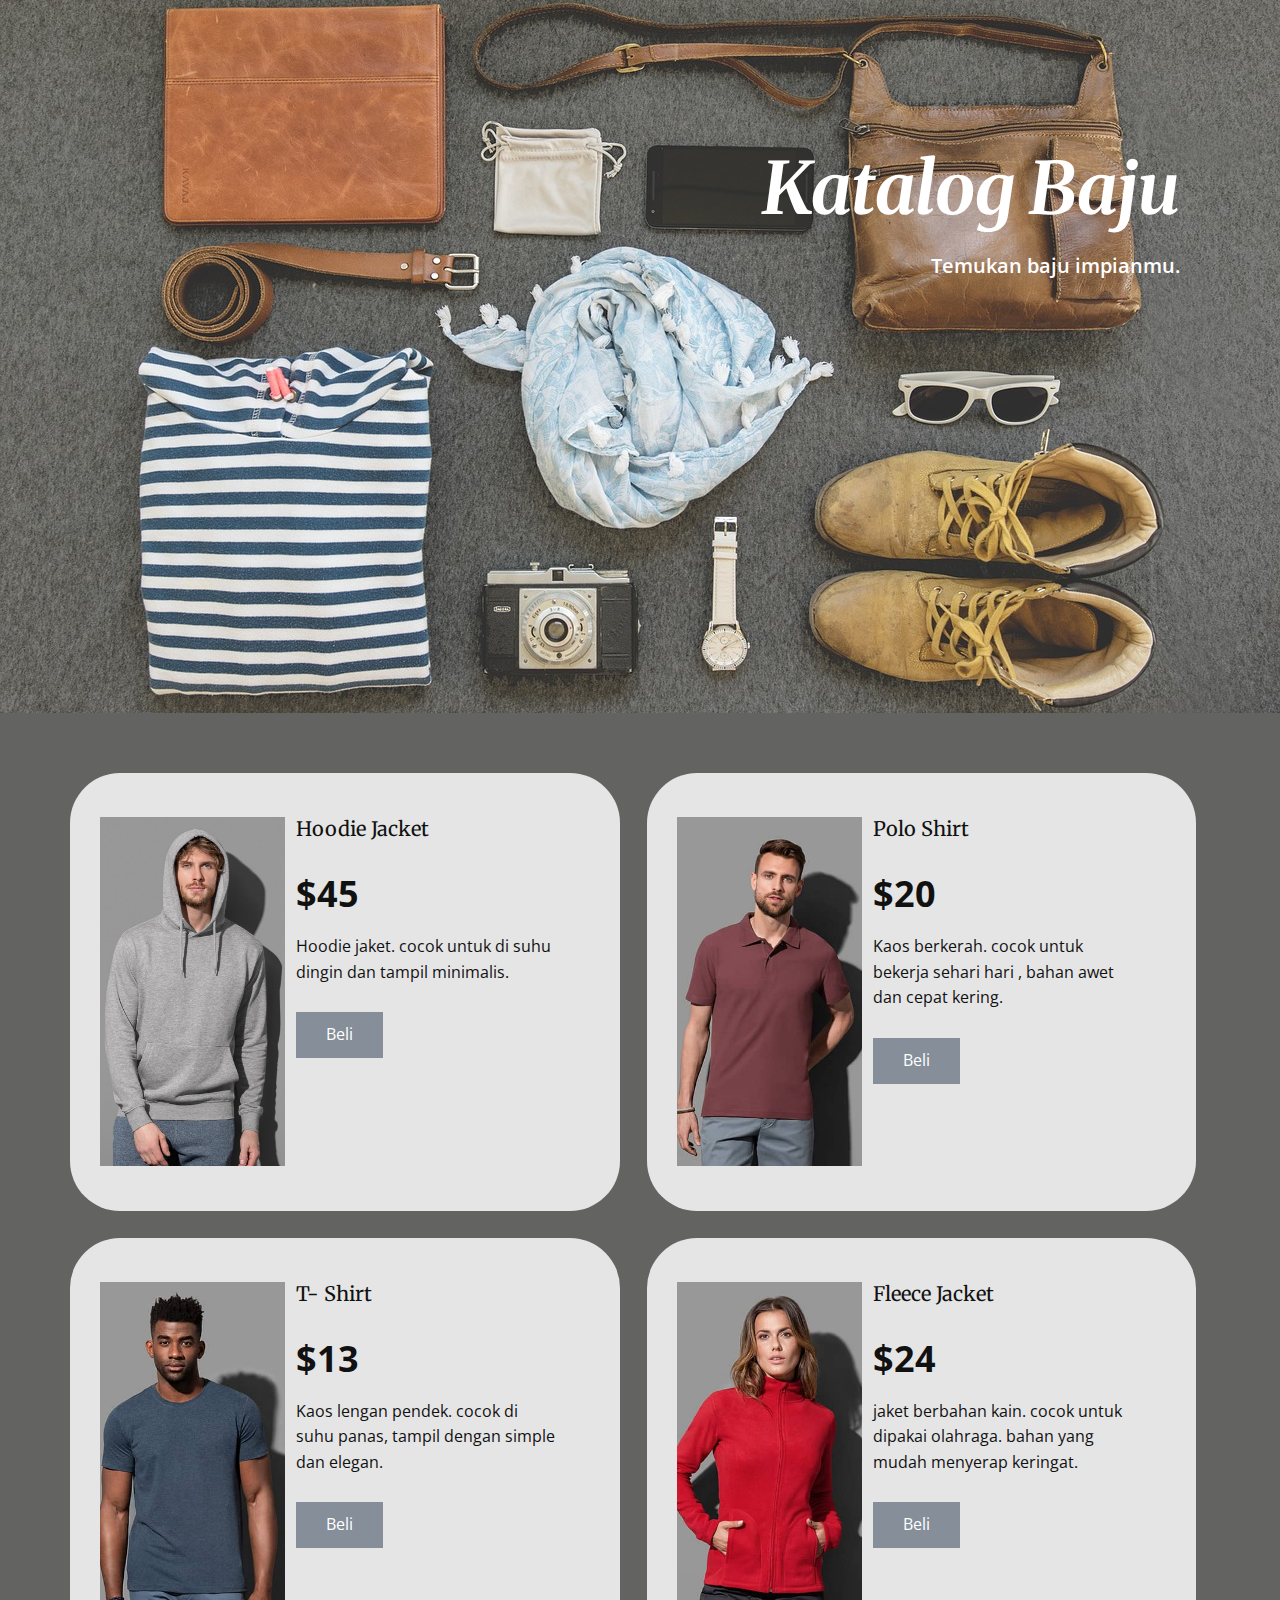
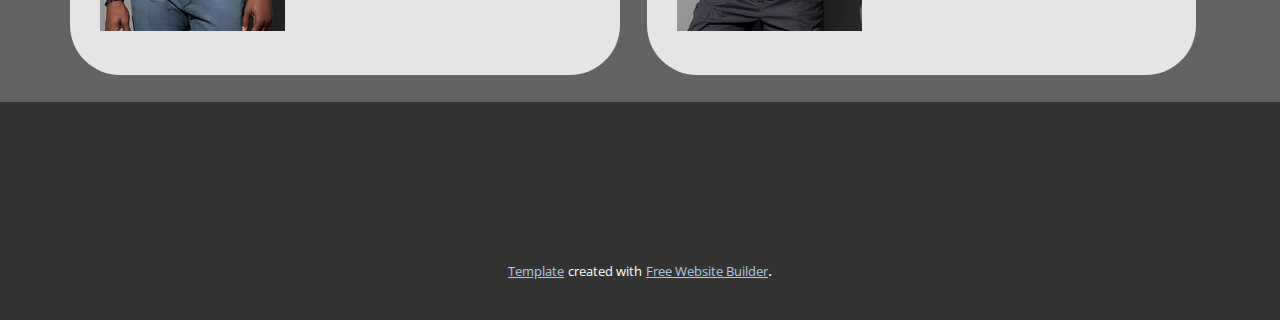
==== Site1/index.html @ a23b6764 "commit" ====
<!DOCTYPE html>
<html style="font-size: 16px;">
  <head>
    <meta name="viewport" content="width=device-width, initial-scale=1.0">
    <meta charset="utf-8">
    <meta name="keywords" content="Natural Food, Healthy Evening, Learn&nbsp;Cooking&nbsp;Online, Our Ice Cream, 30%off, ​100% Organic Goodness, Subscribe And Follow Us">
    <meta name="description" content="">
    <meta name="page_type" content="np-template-header-footer-from-plugin">
    <title>Home</title>
    <link rel="stylesheet" href="nicepage.css" media="screen">
<link rel="stylesheet" href="Home.css" media="screen">
    <script class="u-script" type="text/javascript" src="jquery.js" defer=""></script>
    <script class="u-script" type="text/javascript" src="nicepage.js" defer=""></script>
    <meta name="generator" content="Nicepage 3.30.2, nicepage.com">
    <link id="u-theme-google-font" rel="stylesheet" href="https://fonts.googleapis.com/css?family=Roboto:100,100i,300,300i,400,400i,500,500i,700,700i,900,900i|Open+Sans:300,300i,400,400i,600,600i,700,700i,800,800i">
    <link id="u-page-google-font" rel="stylesheet" href="https://fonts.googleapis.com/css?family=Merriweather:300,300i,400,400i,700,700i,900,900i">
    
    
    
    <script type="application/ld+json">{
		"@context": "http://schema.org",
		"@type": "Organization",
		"name": ""
}</script>
    <meta name="theme-color" content="#478ac9">
    <meta property="og:title" content="Home">
    <meta property="og:type" content="website">
  </head>
  <body data-home-page="Home.html" data-home-page-title="Home" class="u-body u-gradient u-overlap" style="background-image: linear-gradient(#478ac9, #e5b837);"><header class="u-align-center-xs u-clearfix u-header u-header" id="sec-68ea"><div class="u-clearfix u-sheet u-sheet-1">
        <nav class="u-align-left u-menu u-menu-dropdown u-nav-spacing-25 u-offcanvas u-menu-1" data-responsive-from="XL">
          <div class="menu-collapse">
            <a class="u-button-style u-nav-link u-text-body-alt-color" href="#" style="padding: 4px 0px; font-size: calc(1em + 8px);">
              <svg class="u-svg-link" preserveAspectRatio="xMidYMin slice" viewBox="0 0 302 302" style=""><use xmlns:xlink="http://www.w3.org/1999/xlink" xlink:href="#svg-7b92"></use></svg>
              <svg xmlns="http://www.w3.org/2000/svg" xmlns:xlink="http://www.w3.org/1999/xlink" version="1.1" id="svg-7b92" x="0px" y="0px" viewBox="0 0 302 302" style="enable-background:new 0 0 302 302;" xml:space="preserve" class="u-svg-content"><g><rect y="36" width="302" height="30"></rect><rect y="236" width="302" height="30"></rect><rect y="136" width="302" height="30"></rect>
</g><g></g><g></g><g></g><g></g><g></g><g></g><g></g><g></g><g></g><g></g><g></g><g></g><g></g><g></g><g></g></svg>
            </a>
          </div>
          <div class="u-nav-container">
            <ul class="u-nav u-unstyled u-nav-1"><li class="u-nav-item"><a class="u-button-style u-nav-link u-text-active-palette-1-base u-text-hover-palette-2-base" href="Home.html" style="padding: 10px 20px;">Home</a>
</li><li class="u-nav-item"><a class="u-button-style u-nav-link u-text-active-palette-1-base u-text-hover-palette-2-base" href="About.html" style="padding: 10px 20px;">About</a>
</li><li class="u-nav-item"><a class="u-button-style u-nav-link u-text-active-palette-1-base u-text-hover-palette-2-base" href="Contact.html" style="padding: 10px 20px;">Contact</a>
</li></ul>
          </div>
          <div class="u-custom-menu u-nav-container-collapse">
            <div class="u-align-center u-black u-container-style u-inner-container-layout u-opacity u-opacity-95 u-sidenav">
              <div class="u-inner-container-layout u-sidenav-overflow">
                <div class="u-menu-close"></div>
                <ul class="u-align-center u-nav u-popupmenu-items u-unstyled u-nav-2"><li class="u-nav-item"><a class="u-button-style u-nav-link" href="Home.html">Home</a>
</li><li class="u-nav-item"><a class="u-button-style u-nav-link" href="About.html">About</a>
</li><li class="u-nav-item"><a class="u-button-style u-nav-link" href="Contact.html">Contact</a>
</li><li class="u-nav-item"><a class="u-button-style u-nav-link" href="Home.html">Home</a>
</li></ul>
              </div>
            </div>
            <div class="u-black u-menu-overlay u-opacity u-opacity-70"></div>
          </div>
        </nav>
      </div></header>
    <section class="u-align-center u-clearfix u-image u-section-1" id="carousel_6a40" data-image-width="150" data-image-height="99">
      <div class="u-clearfix u-sheet u-sheet-1">
        <div class="u-align-right u-container-style u-expanded-width-xs u-group u-group-1">
          <div class="u-container-layout u-valign-middle u-container-layout-1">
            <h1 class="u-custom-font u-font-merriweather u-text u-text-body-alt-color u-text-1">Katalog Baju</h1>
            <p class="u-text u-text-body-alt-color u-text-2">Temukan baju impianmu.</p>
          </div>
        </div>
      </div>
    </section>
    <section class="u-align-center u-clearfix u-custom-color-1 u-section-2" id="carousel_4df5">
      <div class="u-clearfix u-sheet u-sheet-1">
        <div class="u-list u-list-1">
          <div class="u-repeater u-repeater-1">
            <div class="u-container-style u-grey-10 u-list-item u-radius-50 u-repeater-item u-shape-round u-list-item-1">
              <div class="u-container-layout u-similar-container u-container-layout-1">
                <h5 class="u-align-left u-custom-font u-font-merriweather u-text u-text-1">Hoodie Jacket</h5>
                <img class="u-image u-image-default u-image-1" src="images/ST4100_model.jpg" alt="" data-image-width="800" data-image-height="1200">
                <h6 class="u-align-center u-custom-font u-text u-text-default u-text-font u-text-2">$45</h6>
                <p class="u-align-left u-text u-text-3">Hoodie jaket. cocok untuk di suhu dingin dan tampil minimalis.</p>
                <a href="https://api.whatsapp.com/send/?phone=123456789" class="u-border-none u-btn u-button-style u-palette-5-dark-1 u-btn-1">Beli</a>
              </div>
            </div>
            <div class="u-container-style u-grey-10 u-list-item u-radius-50 u-repeater-item u-shape-round u-list-item-2">
              <div class="u-container-layout u-similar-container u-container-layout-2">
                <h5 class="u-align-left u-custom-font u-font-merriweather u-text u-text-4">Polo Shirt</h5>
                <img class="u-image u-image-default u-image-2" src="images/ST3000_model.jpg" alt="" data-image-width="390" data-image-height="585">
                <h6 class="u-align-center u-custom-font u-text u-text-default u-text-font u-text-5">$20</h6>
                <p class="u-align-left u-text u-text-6">Kaos berkerah. cocok untuk bekerja sehari hari , bahan awet dan cepat kering.</p>
                <a href="https://nicepage.com/k/offer-html-templates" class="u-border-none u-btn u-button-style u-palette-5-dark-1 u-btn-2">Beli</a>
              </div>
            </div>
            <div class="u-container-style u-grey-10 u-list-item u-radius-50 u-repeater-item u-shape-round u-list-item-3">
              <div class="u-container-layout u-similar-container u-container-layout-3">
                <h5 class="u-align-left u-custom-font u-font-merriweather u-text u-text-7"> T- Shirt</h5>
                <img class="u-image u-image-default u-image-3" src="images/ST9800_model.jpg" alt="" data-image-width="390" data-image-height="585">
                <h6 class="u-align-center u-custom-font u-text u-text-default u-text-font u-text-8">$13</h6>
                <p class="u-align-left u-text u-text-9">Kaos lengan pendek. cocok di suhu panas, tampil dengan simple dan elegan.</p>
                <a href="https://api.whatsapp.com/send/?phone=123456789" class="u-border-none u-btn u-button-style u-palette-5-dark-1 u-btn-3">Beli</a>
              </div>
            </div>
            <div class="u-container-style u-grey-10 u-list-item u-radius-50 u-repeater-item u-shape-round u-list-item-4">
              <div class="u-container-layout u-similar-container u-container-layout-4">
                <h5 class="u-align-left u-custom-font u-font-merriweather u-text u-text-10">Fleece Jacket</h5>
                <img class="u-image u-image-default u-image-4" src="images/ST5100_model.jpg" alt="" data-image-width="390" data-image-height="585">
                <h6 class="u-align-center u-custom-font u-text u-text-default u-text-font u-text-11">$24</h6>
                <p class="u-align-left u-text u-text-12">jaket berbahan kain. cocok untuk dipakai olahraga. bahan yang mudah menyerap keringat.</p>
                <a href="https://nicepage.com/k/offer-html-templates" class="u-border-none u-btn u-button-style u-palette-5-dark-1 u-btn-4">Beli</a>
              </div>
            </div>
          </div>
        </div>
      </div>
    </section>
    
    
    <footer class="u-align-center u-clearfix u-footer u-grey-80 u-footer" id="sec-aee1"><div class="u-align-left u-clearfix u-sheet u-sheet-1"></div></footer>
    <section class="u-backlink u-clearfix u-grey-80">
      <a class="u-link" href="https://nicepage.com/templates" target="_blank">
        <span>Template</span>
      </a>
      <p class="u-text">
        <span>created with</span>
      </p>
      <a class="u-link" href="https://nicepage.com/website-builder" target="_blank">
        <span>Free Website Builder</span>
      </a>. 
    </section>
  </body>
</html>
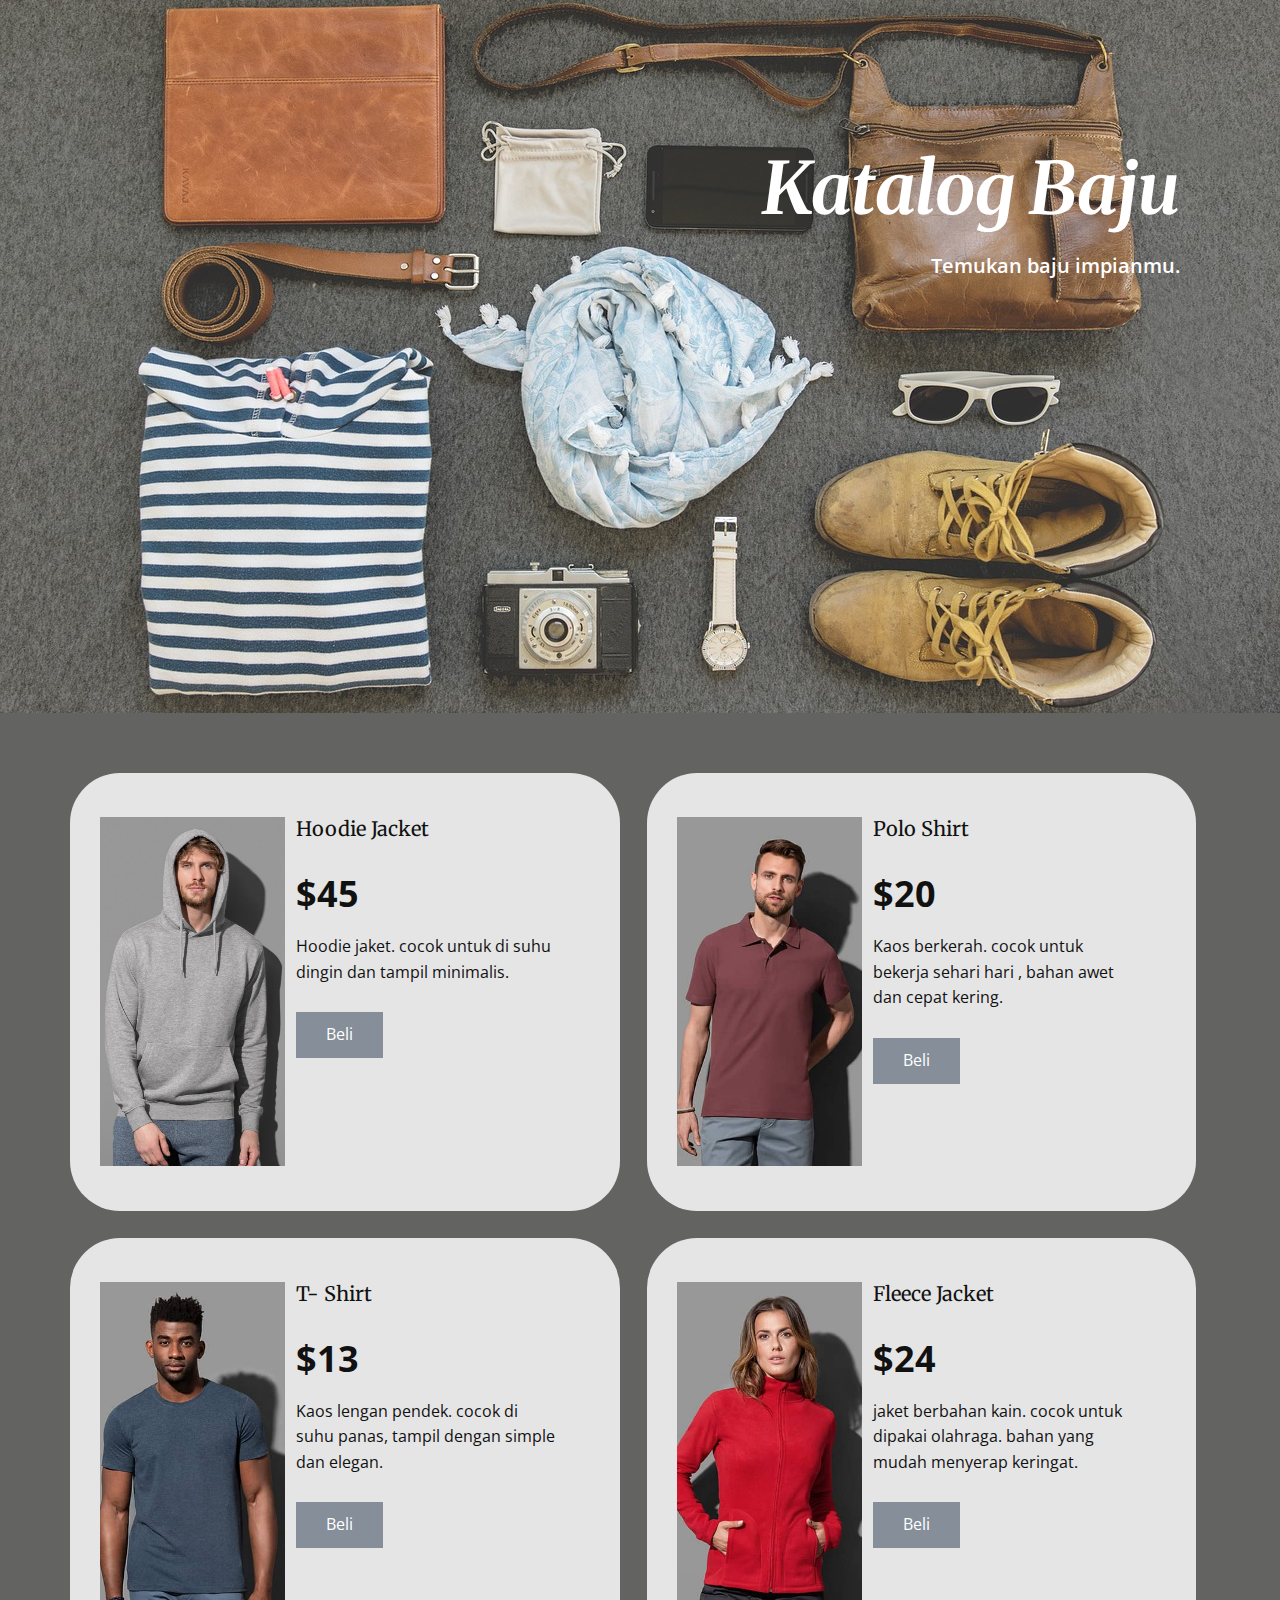
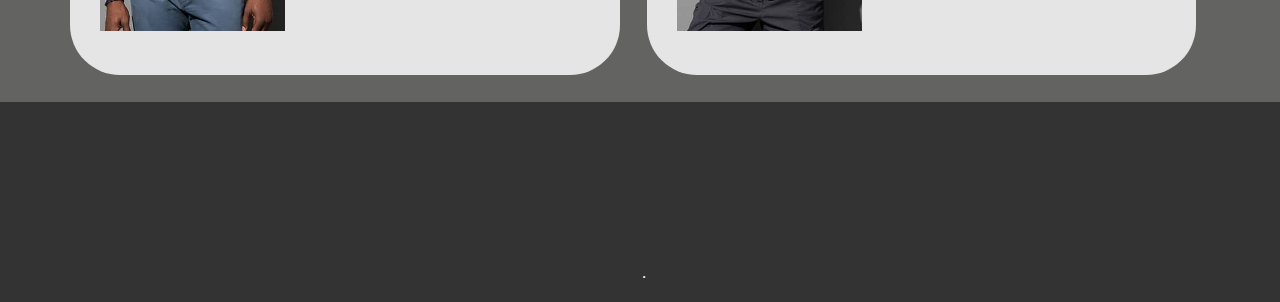
==== commit 67f9ed07: "update" ====
--- a/Site1/index.html
+++ b/Site1/index.html
@@ -3,25 +3,18 @@
   <head>
     <meta name="viewport" content="width=device-width, initial-scale=1.0">
     <meta charset="utf-8">
-    <meta name="keywords" content="Natural Food, Healthy Evening, Learn&nbsp;Cooking&nbsp;Online, Our Ice Cream, 30%off, ​100% Organic Goodness, Subscribe And Follow Us">
+    <meta name="keywords" content="">
     <meta name="description" content="">
     <meta name="page_type" content="np-template-header-footer-from-plugin">
     <title>Home</title>
-    <link rel="stylesheet" href="nicepage.css" media="screen">
+    <link rel="stylesheet" href="style.css" media="screen">
 <link rel="stylesheet" href="Home.css" media="screen">
-    <script class="u-script" type="text/javascript" src="jquery.js" defer=""></script>
-    <script class="u-script" type="text/javascript" src="nicepage.js" defer=""></script>
-    <meta name="generator" content="Nicepage 3.30.2, nicepage.com">
     <link id="u-theme-google-font" rel="stylesheet" href="https://fonts.googleapis.com/css?family=Roboto:100,100i,300,300i,400,400i,500,500i,700,700i,900,900i|Open+Sans:300,300i,400,400i,600,600i,700,700i,800,800i">
     <link id="u-page-google-font" rel="stylesheet" href="https://fonts.googleapis.com/css?family=Merriweather:300,300i,400,400i,700,700i,900,900i">
     
     
     
-    <script type="application/ld+json">{
-		"@context": "http://schema.org",
-		"@type": "Organization",
-		"name": ""
-}</script>
+
     <meta name="theme-color" content="#478ac9">
     <meta property="og:title" content="Home">
     <meta property="og:type" content="website">
@@ -37,8 +30,8 @@
           </div>
           <div class="u-nav-container">
             <ul class="u-nav u-unstyled u-nav-1"><li class="u-nav-item"><a class="u-button-style u-nav-link u-text-active-palette-1-base u-text-hover-palette-2-base" href="Home.html" style="padding: 10px 20px;">Home</a>
-</li><li class="u-nav-item"><a class="u-button-style u-nav-link u-text-active-palette-1-base u-text-hover-palette-2-base" href="About.html" style="padding: 10px 20px;">About</a>
-</li><li class="u-nav-item"><a class="u-button-style u-nav-link u-text-active-palette-1-base u-text-hover-palette-2-base" href="Contact.html" style="padding: 10px 20px;">Contact</a>
+</li><li class="u-nav-item"><a class="u-button-style u-nav-link u-text-active-palette-1-base u-text-hover-palette-2-base" href="" style="padding: 10px 20px;">About</a>
+</li><li class="u-nav-item"><a class="u-button-style u-nav-link u-text-active-palette-1-base u-text-hover-palette-2-base" href="" style="padding: 10px 20px;">Contact</a>
 </li></ul>
           </div>
           <div class="u-custom-menu u-nav-container-collapse">
@@ -46,9 +39,7 @@
               <div class="u-inner-container-layout u-sidenav-overflow">
                 <div class="u-menu-close"></div>
                 <ul class="u-align-center u-nav u-popupmenu-items u-unstyled u-nav-2"><li class="u-nav-item"><a class="u-button-style u-nav-link" href="Home.html">Home</a>
-</li><li class="u-nav-item"><a class="u-button-style u-nav-link" href="About.html">About</a>
-</li><li class="u-nav-item"><a class="u-button-style u-nav-link" href="Contact.html">Contact</a>
-</li><li class="u-nav-item"><a class="u-button-style u-nav-link" href="Home.html">Home</a>
+
 </li></ul>
               </div>
             </div>
@@ -85,7 +76,7 @@
                 <img class="u-image u-image-default u-image-2" src="images/ST3000_model.jpg" alt="" data-image-width="390" data-image-height="585">
                 <h6 class="u-align-center u-custom-font u-text u-text-default u-text-font u-text-5">$20</h6>
                 <p class="u-align-left u-text u-text-6">Kaos berkerah. cocok untuk bekerja sehari hari , bahan awet dan cepat kering.</p>
-                <a href="https://nicepage.com/k/offer-html-templates" class="u-border-none u-btn u-button-style u-palette-5-dark-1 u-btn-2">Beli</a>
+                <a href="https://api.whatsapp.com/send/?phone=123456789" class="u-border-none u-btn u-button-style u-palette-5-dark-1 u-btn-2">Beli</a>
               </div>
             </div>
             <div class="u-container-style u-grey-10 u-list-item u-radius-50 u-repeater-item u-shape-round u-list-item-3">
@@ -103,7 +94,7 @@
                 <img class="u-image u-image-default u-image-4" src="images/ST5100_model.jpg" alt="" data-image-width="390" data-image-height="585">
                 <h6 class="u-align-center u-custom-font u-text u-text-default u-text-font u-text-11">$24</h6>
                 <p class="u-align-left u-text u-text-12">jaket berbahan kain. cocok untuk dipakai olahraga. bahan yang mudah menyerap keringat.</p>
-                <a href="https://nicepage.com/k/offer-html-templates" class="u-border-none u-btn u-button-style u-palette-5-dark-1 u-btn-4">Beli</a>
+                <a href="https://api.whatsapp.com/send/?phone=123456789" class="u-border-none u-btn u-button-style u-palette-5-dark-1 u-btn-4">Beli</a>
               </div>
             </div>
           </div>
@@ -114,14 +105,14 @@
     
     <footer class="u-align-center u-clearfix u-footer u-grey-80 u-footer" id="sec-aee1"><div class="u-align-left u-clearfix u-sheet u-sheet-1"></div></footer>
     <section class="u-backlink u-clearfix u-grey-80">
-      <a class="u-link" href="https://nicepage.com/templates" target="_blank">
-        <span>Template</span>
+      <a class="u-link" href="" target="_blank">
+        <span></span>
       </a>
       <p class="u-text">
-        <span>created with</span>
+        <span></span>
       </p>
-      <a class="u-link" href="https://nicepage.com/website-builder" target="_blank">
-        <span>Free Website Builder</span>
+      <a class="u-link" href="" target="_blank">
+        <span></span>
       </a>. 
     </section>
   </body>
--- a/Site1/style.css
+++ b/Site1/style.css
@@ -0,0 +1,34861 @@
+/*begin-commonstyles library*//*!
+ * froala_editor v3.2.3 (https://www.froala.com/wysiwyg-editor)
+ * License https://froala.com/wysiwyg-editor/terms/
+ * Copyright 2014-2020 Froala Labs
+ */
+
+.fr-clearfix::after {
+  clear: both;
+  display: block;
+  content: "";
+  height: 0; }
+
+.fr-hide-by-clipping {
+  position: absolute;
+  width: 1px;
+  height: 1px;
+  padding: 0;
+  margin: -1px;
+  overflow: hidden;
+  clip: rect(0, 0, 0, 0);
+  border: 0; }
+
+.fr-view img.fr-rounded, .fr-view .fr-img-caption.fr-rounded img {
+  border-radius: 10px;
+  -moz-border-radius: 10px;
+  -webkit-border-radius: 10px;
+  -moz-background-clip: padding;
+  -webkit-background-clip: padding-box;
+  background-clip: padding-box; }
+
+.fr-view img.fr-shadow, .fr-view .fr-img-caption.fr-shadow img {
+  -webkit-box-shadow: 10px 10px 5px 0px #cccccc;
+  -moz-box-shadow: 10px 10px 5px 0px #cccccc;
+  box-shadow: 10px 10px 5px 0px #cccccc; }
+
+.fr-view img.fr-bordered, .fr-view .fr-img-caption.fr-bordered img {
+  border: solid 5px #CCC; }
+
+.fr-view img.fr-bordered {
+  -webkit-box-sizing: content-box;
+  -moz-box-sizing: content-box;
+  box-sizing: content-box; }
+
+.fr-view .fr-img-caption.fr-bordered img {
+  -webkit-box-sizing: border-box;
+  -moz-box-sizing: border-box;
+  box-sizing: border-box; }
+
+.fr-view {
+  word-wrap: break-word; }
+  .fr-view span[style~="color:"] a {
+    color: inherit; }
+  .fr-view strong {
+    font-weight: 700; }
+  .fr-view table {
+    border: none;
+    border-collapse: collapse;
+    empty-cells: show;
+    max-width: 100%; }
+    .fr-view table td {
+      min-width: 5px; }
+    .fr-view table.fr-dashed-borders td, .fr-view table.fr-dashed-borders th {
+      border-style: dashed; }
+    .fr-view table.fr-alternate-rows tbody tr:nth-child(2n) {
+      background: whitesmoke; }
+    .fr-view table td, .fr-view table th {
+      border: 1px solid #DDD; }
+      .fr-view table td:empty, .fr-view table th:empty {
+        height: 20px; }
+      .fr-view table td.fr-highlighted, .fr-view table th.fr-highlighted {
+        border: 1px double red; }
+      .fr-view table td.fr-thick, .fr-view table th.fr-thick {
+        border-width: 2px; }
+    .fr-view table th {
+      background: #ececec; }
+  .fr-view hr {
+    clear: both;
+    user-select: none;
+    -o-user-select: none;
+    -moz-user-select: none;
+    -khtml-user-select: none;
+    -webkit-user-select: none;
+    -ms-user-select: none;
+    break-after: always;
+    page-break-after: always; }
+  .fr-view .fr-file {
+    position: relative; }
+    .fr-view .fr-file::after {
+      position: relative;
+      content: "\1F4CE";
+      font-weight: normal; }
+  .fr-view pre {
+    white-space: pre-wrap;
+    word-wrap: break-word;
+    overflow: visible; }
+/*.fr-view[dir="rtl"] blockquote {
+  border-left: none;
+  border-right: solid 2px #5E35B1;
+  margin-right: 0;
+  padding-right: 5px;
+  padding-left: 0; }
+  .fr-view[dir="rtl"] blockquote blockquote {
+    border-color: #00BCD4; }
+    .fr-view[dir="rtl"] blockquote blockquote blockquote {
+      border-color: #43A047; }
+.fr-view blockquote {
+  border-left: solid 2px #5E35B1;
+  margin-left: 0;
+  padding-left: 5px;
+  color: #5E35B1; }
+  .fr-view blockquote blockquote {
+    border-color: #00BCD4;
+    color: #00BCD4; }
+    .fr-view blockquote blockquote blockquote {
+      border-color: #43A047;
+      color: #43A047; }*/
+  .fr-view span.fr-emoticon {
+    font-weight: normal;
+    font-family: "Apple Color Emoji","Segoe UI Emoji","NotoColorEmoji","Segoe UI Symbol","Android Emoji","EmojiSymbols";
+    display: inline;
+    line-height: 0; }
+    .fr-view span.fr-emoticon.fr-emoticon-img {
+      background-repeat: no-repeat !important;
+      font-size: inherit;
+      height: 1em;
+      width: 1em;
+      min-height: 20px;
+      min-width: 20px;
+      display: inline-block;
+      margin: -.1em .1em .1em;
+      line-height: 1;
+      vertical-align: middle; }
+  .fr-view .fr-text-gray {
+    color: #AAA !important; }
+  .fr-view .fr-text-bordered {
+    border-top: solid 1px #222;
+    border-bottom: solid 1px #222;
+    padding: 10px 0; }
+  .fr-view .fr-text-spaced {
+    letter-spacing: 1px; }
+  .fr-view .fr-text-uppercase {
+    text-transform: uppercase; }
+  .fr-view .fr-class-highlighted {
+    background-color: #ffff00; }
+  .fr-view .fr-class-code {
+    border-color: #cccccc;
+    border-radius: 2px;
+    -moz-border-radius: 2px;
+    -webkit-border-radius: 2px;
+    -moz-background-clip: padding;
+    -webkit-background-clip: padding-box;
+    background-clip: padding-box;
+    background: #f5f5f5;
+    padding: 10px;
+    font-family: "Courier New", Courier, monospace; }
+  .fr-view .fr-class-transparency {
+    opacity: 0.5; }
+  .fr-view img {
+    position: relative;
+    max-width: 100%; }
+    .fr-view img.fr-dib {
+      margin: 10px auto;
+      display: block;
+      float: none;
+      vertical-align: top; }
+      .fr-view img.fr-dib.fr-fil {
+        margin-left: 0;
+        text-align: left; }
+      .fr-view img.fr-dib.fr-fir {
+        margin-right: 0;
+        text-align: right; }
+    .fr-view img.fr-dii {
+      display: inline-block;
+      float: none;
+      vertical-align: bottom;
+      margin-left: 5px;
+      margin-right: 5px;
+      max-width: calc(100% - (2 * 5px)); }
+      .fr-view img.fr-dii.fr-fil {
+        float: left;
+        margin: 10px 15px 10px 0;
+        max-width: calc(100% - 5px); }
+      .fr-view img.fr-dii.fr-fir {
+        float: right;
+        margin: 10px 0 10px 15px;
+        max-width: calc(100% - 5px); }
+  .fr-view span.fr-img-caption {
+    position: relative;
+    max-width: 100%; }
+    .fr-view span.fr-img-caption.fr-dib {
+      margin: 5px auto;
+      display: block;
+      float: none;
+      vertical-align: top; }
+      .fr-view span.fr-img-caption.fr-dib.fr-fil {
+        margin-left: 0;
+        text-align: left; }
+      .fr-view span.fr-img-caption.fr-dib.fr-fir {
+        margin-right: 0;
+        text-align: right; }
+    .fr-view span.fr-img-caption.fr-dii {
+      display: inline-block;
+      float: none;
+      vertical-align: bottom;
+      margin-left: 5px;
+      margin-right: 5px;
+      max-width: calc(100% - (2 * 5px)); }
+      .fr-view span.fr-img-caption.fr-dii.fr-fil {
+        float: left;
+        margin: 5px 5px 5px 0;
+        max-width: calc(100% - 5px); }
+      .fr-view span.fr-img-caption.fr-dii.fr-fir {
+        float: right;
+        margin: 5px 0 5px 5px;
+        max-width: calc(100% - 5px); }
+  .fr-view .fr-video {
+    text-align: center;
+    position: relative; }
+    .fr-view .fr-video.fr-rv {
+      padding-bottom: 56.25%;
+      padding-top: 30px;
+      height: 0;
+      overflow: hidden; }
+      .fr-view .fr-video.fr-rv > iframe, .fr-view .fr-video.fr-rv object, .fr-view .fr-video.fr-rv embed {
+        position: absolute !important;
+        top: 0;
+        left: 0;
+        width: 100%;
+        height: 100%; }
+    .fr-view .fr-video > * {
+      -webkit-box-sizing: content-box;
+      -moz-box-sizing: content-box;
+      box-sizing: content-box;
+      max-width: 100%;
+      border: none; }
+    .fr-view .fr-video.fr-dvb {
+      display: block;
+      clear: both; }
+      .fr-view .fr-video.fr-dvb.fr-fvl {
+        text-align: left; }
+      .fr-view .fr-video.fr-dvb.fr-fvr {
+        text-align: right; }
+    .fr-view .fr-video.fr-dvi {
+      display: inline-block; }
+      .fr-view .fr-video.fr-dvi.fr-fvl {
+        float: left; }
+      .fr-view .fr-video.fr-dvi.fr-fvr {
+        float: right; }
+  .fr-view a.fr-strong {
+    font-weight: 700; }
+  .fr-view a.fr-green {
+    color: green; }
+  .fr-view .fr-img-caption {
+    text-align: center; }
+    .fr-view .fr-img-caption .fr-img-wrap {
+      padding: 0;
+      margin: auto;
+      text-align: center;
+      width: 100%; }
+      .fr-view .fr-img-caption .fr-img-wrap a {
+        display: block; }
+      .fr-view .fr-img-caption .fr-img-wrap img {
+        display: block;
+        margin: auto;
+        width: 100%; }
+      .fr-view .fr-img-caption .fr-img-wrap > span {
+        margin: auto;
+        display: block;
+        padding: 5px 5px 10px;
+        font-size: 14px;
+        font-weight: initial;
+        -webkit-box-sizing: border-box;
+        -moz-box-sizing: border-box;
+        box-sizing: border-box;
+        -webkit-opacity: 0.9;
+        -moz-opacity: 0.9;
+        opacity: 0.9;
+        -ms-filter: "progid:DXImageTransform.Microsoft.Alpha(Opacity=0)";
+        width: 100%;
+        text-align: center; }
+  .fr-view button.fr-rounded, .fr-view input.fr-rounded, .fr-view textarea.fr-rounded {
+    border-radius: 10px;
+    -moz-border-radius: 10px;
+    -webkit-border-radius: 10px;
+    -moz-background-clip: padding;
+    -webkit-background-clip: padding-box;
+    background-clip: padding-box; }
+  .fr-view button.fr-large, .fr-view input.fr-large, .fr-view textarea.fr-large {
+    font-size: 24px; }
+  .fr-view ul, .fr-view ol {
+    list-style-position: inside; }
+
+/**
+ * Image style.
+ */
+a.fr-view.fr-strong {
+  font-weight: 700; }
+a.fr-view.fr-green {
+  color: green; }
+
+/**
+ * Link style.
+ */
+img.fr-view {
+  position: relative;
+  max-width: 100%; }
+  img.fr-view.fr-dib {
+    margin: 5px auto;
+    display: block;
+    float: none;
+    vertical-align: top; }
+    img.fr-view.fr-dib.fr-fil {
+      margin-left: 0;
+      text-align: left; }
+    img.fr-view.fr-dib.fr-fir {
+      margin-right: 0;
+      text-align: right; }
+  img.fr-view.fr-dii {
+    display: inline-block;
+    float: none;
+    vertical-align: bottom;
+    margin-left: 5px;
+    margin-right: 5px;
+    max-width: calc(100% - (2 * 5px)); }
+    img.fr-view.fr-dii.fr-fil {
+      float: left;
+      margin: 5px 5px 5px 0;
+      max-width: calc(100% - 5px); }
+    img.fr-view.fr-dii.fr-fir {
+      float: right;
+      margin: 5px 0 5px 5px;
+      max-width: calc(100% - 5px); }
+
+span.fr-img-caption.fr-view {
+  position: relative;
+  max-width: 100%; }
+  span.fr-img-caption.fr-view.fr-dib {
+    margin: 5px auto;
+    display: block;
+    float: none;
+    vertical-align: top; }
+    span.fr-img-caption.fr-view.fr-dib.fr-fil {
+      margin-left: 0;
+      text-align: left; }
+    span.fr-img-caption.fr-view.fr-dib.fr-fir {
+      margin-right: 0;
+      text-align: right; }
+  span.fr-img-caption.fr-view.fr-dii {
+    display: inline-block;
+    float: none;
+    vertical-align: bottom;
+    margin-left: 5px;
+    margin-right: 5px;
+    max-width: calc(100% - (2 * 5px)); }
+    span.fr-img-caption.fr-view.fr-dii.fr-fil {
+      float: left;
+      margin: 5px 5px 5px 0;
+      max-width: calc(100% - 5px); }
+    span.fr-img-caption.fr-view.fr-dii.fr-fir {
+      float: right;
+      margin: 5px 0 5px 5px;
+      max-width: calc(100% - 5px); }
+/*end-commonstyles library*//*begin-commonstyles library*/@charset "UTF-8";
+
+/*!
+ * animate.css -https://daneden.github.io/animate.css/
+ * Version - 3.7.2
+ * Licensed under the MIT license - http://opensource.org/licenses/MIT
+ *
+ * Copyright (c) 2019 Daniel Eden
+ */
+
+@-webkit-keyframes bounce {
+  from,
+  20%,
+  53%,
+  80%,
+  to {
+    -webkit-animation-timing-function: cubic-bezier(0.215, 0.61, 0.355, 1);
+    animation-timing-function: cubic-bezier(0.215, 0.61, 0.355, 1);
+    -webkit-transform: translate3d(0, 0, 0);
+    transform: translate3d(0, 0, 0);
+  }
+
+  40%,
+  43% {
+    -webkit-animation-timing-function: cubic-bezier(0.755, 0.05, 0.855, 0.06);
+    animation-timing-function: cubic-bezier(0.755, 0.05, 0.855, 0.06);
+    -webkit-transform: translate3d(0, -30px, 0);
+    transform: translate3d(0, -30px, 0);
+  }
+
+  70% {
+    -webkit-animation-timing-function: cubic-bezier(0.755, 0.05, 0.855, 0.06);
+    animation-timing-function: cubic-bezier(0.755, 0.05, 0.855, 0.06);
+    -webkit-transform: translate3d(0, -15px, 0);
+    transform: translate3d(0, -15px, 0);
+  }
+
+  90% {
+    -webkit-transform: translate3d(0, -4px, 0);
+    transform: translate3d(0, -4px, 0);
+  }
+}
+
+@keyframes bounce {
+  from,
+  20%,
+  53%,
+  80%,
+  to {
+    -webkit-animation-timing-function: cubic-bezier(0.215, 0.61, 0.355, 1);
+    animation-timing-function: cubic-bezier(0.215, 0.61, 0.355, 1);
+    -webkit-transform: translate3d(0, 0, 0);
+    transform: translate3d(0, 0, 0);
+  }
+
+  40%,
+  43% {
+    -webkit-animation-timing-function: cubic-bezier(0.755, 0.05, 0.855, 0.06);
+    animation-timing-function: cubic-bezier(0.755, 0.05, 0.855, 0.06);
+    -webkit-transform: translate3d(0, -30px, 0);
+    transform: translate3d(0, -30px, 0);
+  }
+
+  70% {
+    -webkit-animation-timing-function: cubic-bezier(0.755, 0.05, 0.855, 0.06);
+    animation-timing-function: cubic-bezier(0.755, 0.05, 0.855, 0.06);
+    -webkit-transform: translate3d(0, -15px, 0);
+    transform: translate3d(0, -15px, 0);
+  }
+
+  90% {
+    -webkit-transform: translate3d(0, -4px, 0);
+    transform: translate3d(0, -4px, 0);
+  }
+}
+
+.bounce {
+  -webkit-animation-name: bounce;
+  animation-name: bounce;
+  -webkit-transform-origin: center bottom;
+  transform-origin: center bottom;
+}
+
+@-webkit-keyframes flash {
+  from,
+  50%,
+  to {
+    opacity: 1;
+  }
+
+  25%,
+  75% {
+    opacity: 0;
+  }
+}
+
+@keyframes flash {
+  from,
+  50%,
+  to {
+    opacity: 1;
+  }
+
+  25%,
+  75% {
+    opacity: 0;
+  }
+}
+
+.flash {
+  -webkit-animation-name: flash;
+  animation-name: flash;
+}
+
+
+
+@-webkit-keyframes pulse {
+  from {
+    -webkit-transform: scale3d(1, 1, 1);
+    transform: scale3d(1, 1, 1);
+  }
+
+  50% {
+    -webkit-transform: scale3d(1.05, 1.05, 1.05);
+    transform: scale3d(1.05, 1.05, 1.05);
+  }
+
+  to {
+    -webkit-transform: scale3d(1, 1, 1);
+    transform: scale3d(1, 1, 1);
+  }
+}
+
+@keyframes pulse {
+  from {
+    -webkit-transform: scale3d(1, 1, 1);
+    transform: scale3d(1, 1, 1);
+  }
+
+  50% {
+    -webkit-transform: scale3d(1.05, 1.05, 1.05);
+    transform: scale3d(1.05, 1.05, 1.05);
+  }
+
+  to {
+    -webkit-transform: scale3d(1, 1, 1);
+    transform: scale3d(1, 1, 1);
+  }
+}
+
+.pulse {
+  -webkit-animation-name: pulse;
+  animation-name: pulse;
+}
+
+@-webkit-keyframes rubberBand {
+  from {
+    -webkit-transform: scale3d(1, 1, 1);
+    transform: scale3d(1, 1, 1);
+  }
+
+  30% {
+    -webkit-transform: scale3d(1.25, 0.75, 1);
+    transform: scale3d(1.25, 0.75, 1);
+  }
+
+  40% {
+    -webkit-transform: scale3d(0.75, 1.25, 1);
+    transform: scale3d(0.75, 1.25, 1);
+  }
+
+  50% {
+    -webkit-transform: scale3d(1.15, 0.85, 1);
+    transform: scale3d(1.15, 0.85, 1);
+  }
+
+  65% {
+    -webkit-transform: scale3d(0.95, 1.05, 1);
+    transform: scale3d(0.95, 1.05, 1);
+  }
+
+  75% {
+    -webkit-transform: scale3d(1.05, 0.95, 1);
+    transform: scale3d(1.05, 0.95, 1);
+  }
+
+  to {
+    -webkit-transform: scale3d(1, 1, 1);
+    transform: scale3d(1, 1, 1);
+  }
+}
+
+@keyframes rubberBand {
+  from {
+    -webkit-transform: scale3d(1, 1, 1);
+    transform: scale3d(1, 1, 1);
+  }
+
+  30% {
+    -webkit-transform: scale3d(1.25, 0.75, 1);
+    transform: scale3d(1.25, 0.75, 1);
+  }
+
+  40% {
+    -webkit-transform: scale3d(0.75, 1.25, 1);
+    transform: scale3d(0.75, 1.25, 1);
+  }
+
+  50% {
+    -webkit-transform: scale3d(1.15, 0.85, 1);
+    transform: scale3d(1.15, 0.85, 1);
+  }
+
+  65% {
+    -webkit-transform: scale3d(0.95, 1.05, 1);
+    transform: scale3d(0.95, 1.05, 1);
+  }
+
+  75% {
+    -webkit-transform: scale3d(1.05, 0.95, 1);
+    transform: scale3d(1.05, 0.95, 1);
+  }
+
+  to {
+    -webkit-transform: scale3d(1, 1, 1);
+    transform: scale3d(1, 1, 1);
+  }
+}
+
+.rubberBand {
+  -webkit-animation-name: rubberBand;
+  animation-name: rubberBand;
+}
+
+@-webkit-keyframes shake {
+  from,
+  to {
+    -webkit-transform: translate3d(0, 0, 0);
+    transform: translate3d(0, 0, 0);
+  }
+
+  10%,
+  30%,
+  50%,
+  70%,
+  90% {
+    -webkit-transform: translate3d(-10px, 0, 0);
+    transform: translate3d(-10px, 0, 0);
+  }
+
+  20%,
+  40%,
+  60%,
+  80% {
+    -webkit-transform: translate3d(10px, 0, 0);
+    transform: translate3d(10px, 0, 0);
+  }
+}
+
+@keyframes shake {
+  from,
+  to {
+    -webkit-transform: translate3d(0, 0, 0);
+    transform: translate3d(0, 0, 0);
+  }
+
+  10%,
+  30%,
+  50%,
+  70%,
+  90% {
+    -webkit-transform: translate3d(-10px, 0, 0);
+    transform: translate3d(-10px, 0, 0);
+  }
+
+  20%,
+  40%,
+  60%,
+  80% {
+    -webkit-transform: translate3d(10px, 0, 0);
+    transform: translate3d(10px, 0, 0);
+  }
+}
+
+.shake {
+  -webkit-animation-name: shake;
+  animation-name: shake;
+}
+
+@-webkit-keyframes headShake {
+  0% {
+    -webkit-transform: translateX(0);
+    transform: translateX(0);
+  }
+
+  6.5% {
+    -webkit-transform: translateX(-6px) rotateY(-9deg);
+    transform: translateX(-6px) rotateY(-9deg);
+  }
+
+  18.5% {
+    -webkit-transform: translateX(5px) rotateY(7deg);
+    transform: translateX(5px) rotateY(7deg);
+  }
+
+  31.5% {
+    -webkit-transform: translateX(-3px) rotateY(-5deg);
+    transform: translateX(-3px) rotateY(-5deg);
+  }
+
+  43.5% {
+    -webkit-transform: translateX(2px) rotateY(3deg);
+    transform: translateX(2px) rotateY(3deg);
+  }
+
+  50% {
+    -webkit-transform: translateX(0);
+    transform: translateX(0);
+  }
+}
+
+@keyframes headShake {
+  0% {
+    -webkit-transform: translateX(0);
+    transform: translateX(0);
+  }
+
+  6.5% {
+    -webkit-transform: translateX(-6px) rotateY(-9deg);
+    transform: translateX(-6px) rotateY(-9deg);
+  }
+
+  18.5% {
+    -webkit-transform: translateX(5px) rotateY(7deg);
+    transform: translateX(5px) rotateY(7deg);
+  }
+
+  31.5% {
+    -webkit-transform: translateX(-3px) rotateY(-5deg);
+    transform: translateX(-3px) rotateY(-5deg);
+  }
+
+  43.5% {
+    -webkit-transform: translateX(2px) rotateY(3deg);
+    transform: translateX(2px) rotateY(3deg);
+  }
+
+  50% {
+    -webkit-transform: translateX(0);
+    transform: translateX(0);
+  }
+}
+
+.headShake {
+  -webkit-animation-timing-function: ease-in-out;
+  animation-timing-function: ease-in-out;
+  -webkit-animation-name: headShake;
+  animation-name: headShake;
+}
+
+@-webkit-keyframes swing {
+  20% {
+    -webkit-transform: rotate3d(0, 0, 1, 15deg);
+    transform: rotate3d(0, 0, 1, 15deg);
+  }
+
+  40% {
+    -webkit-transform: rotate3d(0, 0, 1, -10deg);
+    transform: rotate3d(0, 0, 1, -10deg);
+  }
+
+  60% {
+    -webkit-transform: rotate3d(0, 0, 1, 5deg);
+    transform: rotate3d(0, 0, 1, 5deg);
+  }
+
+  80% {
+    -webkit-transform: rotate3d(0, 0, 1, -5deg);
+    transform: rotate3d(0, 0, 1, -5deg);
+  }
+
+  to {
+    -webkit-transform: rotate3d(0, 0, 1, 0deg);
+    transform: rotate3d(0, 0, 1, 0deg);
+  }
+}
+
+@keyframes swing {
+  20% {
+    -webkit-transform: rotate3d(0, 0, 1, 15deg);
+    transform: rotate3d(0, 0, 1, 15deg);
+  }
+
+  40% {
+    -webkit-transform: rotate3d(0, 0, 1, -10deg);
+    transform: rotate3d(0, 0, 1, -10deg);
+  }
+
+  60% {
+    -webkit-transform: rotate3d(0, 0, 1, 5deg);
+    transform: rotate3d(0, 0, 1, 5deg);
+  }
+
+  80% {
+    -webkit-transform: rotate3d(0, 0, 1, -5deg);
+    transform: rotate3d(0, 0, 1, -5deg);
+  }
+
+  to {
+    -webkit-transform: rotate3d(0, 0, 1, 0deg);
+    transform: rotate3d(0, 0, 1, 0deg);
+  }
+}
+
+.swing {
+  -webkit-transform-origin: top center;
+  transform-origin: top center;
+  -webkit-animation-name: swing;
+  animation-name: swing;
+}
+
+@-webkit-keyframes tada {
+  from {
+    -webkit-transform: scale3d(1, 1, 1);
+    transform: scale3d(1, 1, 1);
+  }
+
+  10%,
+  20% {
+    -webkit-transform: scale3d(0.9, 0.9, 0.9) rotate3d(0, 0, 1, -3deg);
+    transform: scale3d(0.9, 0.9, 0.9) rotate3d(0, 0, 1, -3deg);
+  }
+
+  30%,
+  50%,
+  70%,
+  90% {
+    -webkit-transform: scale3d(1.1, 1.1, 1.1) rotate3d(0, 0, 1, 3deg);
+    transform: scale3d(1.1, 1.1, 1.1) rotate3d(0, 0, 1, 3deg);
+  }
+
+  40%,
+  60%,
+  80% {
+    -webkit-transform: scale3d(1.1, 1.1, 1.1) rotate3d(0, 0, 1, -3deg);
+    transform: scale3d(1.1, 1.1, 1.1) rotate3d(0, 0, 1, -3deg);
+  }
+
+  to {
+    -webkit-transform: scale3d(1, 1, 1);
+    transform: scale3d(1, 1, 1);
+  }
+}
+
+@keyframes tada {
+  from {
+    -webkit-transform: scale3d(1, 1, 1);
+    transform: scale3d(1, 1, 1);
+  }
+
+  10%,
+  20% {
+    -webkit-transform: scale3d(0.9, 0.9, 0.9) rotate3d(0, 0, 1, -3deg);
+    transform: scale3d(0.9, 0.9, 0.9) rotate3d(0, 0, 1, -3deg);
+  }
+
+  30%,
+  50%,
+  70%,
+  90% {
+    -webkit-transform: scale3d(1.1, 1.1, 1.1) rotate3d(0, 0, 1, 3deg);
+    transform: scale3d(1.1, 1.1, 1.1) rotate3d(0, 0, 1, 3deg);
+  }
+
+  40%,
+  60%,
+  80% {
+    -webkit-transform: scale3d(1.1, 1.1, 1.1) rotate3d(0, 0, 1, -3deg);
+    transform: scale3d(1.1, 1.1, 1.1) rotate3d(0, 0, 1, -3deg);
+  }
+
+  to {
+    -webkit-transform: scale3d(1, 1, 1);
+    transform: scale3d(1, 1, 1);
+  }
+}
+
+.tada {
+  -webkit-animation-name: tada;
+  animation-name: tada;
+}
+
+/* originally authored by Nick Pettit - https://github.com/nickpettit/glide */
+
+@-webkit-keyframes wobble {
+  from {
+    -webkit-transform: translate3d(0, 0, 0);
+    transform: translate3d(0, 0, 0);
+  }
+
+  15% {
+    -webkit-transform: translate3d(-25%, 0, 0) rotate3d(0, 0, 1, -5deg);
+    transform: translate3d(-25%, 0, 0) rotate3d(0, 0, 1, -5deg);
+  }
+
+  30% {
+    -webkit-transform: translate3d(20%, 0, 0) rotate3d(0, 0, 1, 3deg);
+    transform: translate3d(20%, 0, 0) rotate3d(0, 0, 1, 3deg);
+  }
+
+  45% {
+    -webkit-transform: translate3d(-15%, 0, 0) rotate3d(0, 0, 1, -3deg);
+    transform: translate3d(-15%, 0, 0) rotate3d(0, 0, 1, -3deg);
+  }
+
+  60% {
+    -webkit-transform: translate3d(10%, 0, 0) rotate3d(0, 0, 1, 2deg);
+    transform: translate3d(10%, 0, 0) rotate3d(0, 0, 1, 2deg);
+  }
+
+  75% {
+    -webkit-transform: translate3d(-5%, 0, 0) rotate3d(0, 0, 1, -1deg);
+    transform: translate3d(-5%, 0, 0) rotate3d(0, 0, 1, -1deg);
+  }
+
+  to {
+    -webkit-transform: translate3d(0, 0, 0);
+    transform: translate3d(0, 0, 0);
+  }
+}
+
+@keyframes wobble {
+  from {
+    -webkit-transform: translate3d(0, 0, 0);
+    transform: translate3d(0, 0, 0);
+  }
+
+  15% {
+    -webkit-transform: translate3d(-25%, 0, 0) rotate3d(0, 0, 1, -5deg);
+    transform: translate3d(-25%, 0, 0) rotate3d(0, 0, 1, -5deg);
+  }
+
+  30% {
+    -webkit-transform: translate3d(20%, 0, 0) rotate3d(0, 0, 1, 3deg);
+    transform: translate3d(20%, 0, 0) rotate3d(0, 0, 1, 3deg);
+  }
+
+  45% {
+    -webkit-transform: translate3d(-15%, 0, 0) rotate3d(0, 0, 1, -3deg);
+    transform: translate3d(-15%, 0, 0) rotate3d(0, 0, 1, -3deg);
+  }
+
+  60% {
+    -webkit-transform: translate3d(10%, 0, 0) rotate3d(0, 0, 1, 2deg);
+    transform: translate3d(10%, 0, 0) rotate3d(0, 0, 1, 2deg);
+  }
+
+  75% {
+    -webkit-transform: translate3d(-5%, 0, 0) rotate3d(0, 0, 1, -1deg);
+    transform: translate3d(-5%, 0, 0) rotate3d(0, 0, 1, -1deg);
+  }
+
+  to {
+    -webkit-transform: translate3d(0, 0, 0);
+    transform: translate3d(0, 0, 0);
+  }
+}
+
+.wobble {
+  -webkit-animation-name: wobble;
+  animation-name: wobble;
+}
+
+@-webkit-keyframes jello {
+  from,
+  11.1%,
+  to {
+    -webkit-transform: translate3d(0, 0, 0);
+    transform: translate3d(0, 0, 0);
+  }
+
+  22.2% {
+    -webkit-transform: skewX(-12.5deg) skewY(-12.5deg);
+    transform: skewX(-12.5deg) skewY(-12.5deg);
+  }
+
+  33.3% {
+    -webkit-transform: skewX(6.25deg) skewY(6.25deg);
+    transform: skewX(6.25deg) skewY(6.25deg);
+  }
+
+  44.4% {
+    -webkit-transform: skewX(-3.125deg) skewY(-3.125deg);
+    transform: skewX(-3.125deg) skewY(-3.125deg);
+  }
+
+  55.5% {
+    -webkit-transform: skewX(1.5625deg) skewY(1.5625deg);
+    transform: skewX(1.5625deg) skewY(1.5625deg);
+  }
+
+  66.6% {
+    -webkit-transform: skewX(-0.78125deg) skewY(-0.78125deg);
+    transform: skewX(-0.78125deg) skewY(-0.78125deg);
+  }
+
+  77.7% {
+    -webkit-transform: skewX(0.390625deg) skewY(0.390625deg);
+    transform: skewX(0.390625deg) skewY(0.390625deg);
+  }
+
+  88.8% {
+    -webkit-transform: skewX(-0.1953125deg) skewY(-0.1953125deg);
+    transform: skewX(-0.1953125deg) skewY(-0.1953125deg);
+  }
+}
+
+@keyframes jello {
+  from,
+  11.1%,
+  to {
+    -webkit-transform: translate3d(0, 0, 0);
+    transform: translate3d(0, 0, 0);
+  }
+
+  22.2% {
+    -webkit-transform: skewX(-12.5deg) skewY(-12.5deg);
+    transform: skewX(-12.5deg) skewY(-12.5deg);
+  }
+
+  33.3% {
+    -webkit-transform: skewX(6.25deg) skewY(6.25deg);
+    transform: skewX(6.25deg) skewY(6.25deg);
+  }
+
+  44.4% {
+    -webkit-transform: skewX(-3.125deg) skewY(-3.125deg);
+    transform: skewX(-3.125deg) skewY(-3.125deg);
+  }
+
+  55.5% {
+    -webkit-transform: skewX(1.5625deg) skewY(1.5625deg);
+    transform: skewX(1.5625deg) skewY(1.5625deg);
+  }
+
+  66.6% {
+    -webkit-transform: skewX(-0.78125deg) skewY(-0.78125deg);
+    transform: skewX(-0.78125deg) skewY(-0.78125deg);
+  }
+
+  77.7% {
+    -webkit-transform: skewX(0.390625deg) skewY(0.390625deg);
+    transform: skewX(0.390625deg) skewY(0.390625deg);
+  }
+
+  88.8% {
+    -webkit-transform: skewX(-0.1953125deg) skewY(-0.1953125deg);
+    transform: skewX(-0.1953125deg) skewY(-0.1953125deg);
+  }
+}
+
+.jello {
+  -webkit-animation-name: jello;
+  animation-name: jello;
+  -webkit-transform-origin: center;
+  transform-origin: center;
+}
+
+@-webkit-keyframes heartBeat {
+  0% {
+    -webkit-transform: scale(1);
+    transform: scale(1);
+  }
+
+  14% {
+    -webkit-transform: scale(1.3);
+    transform: scale(1.3);
+  }
+
+  28% {
+    -webkit-transform: scale(1);
+    transform: scale(1);
+  }
+
+  42% {
+    -webkit-transform: scale(1.3);
+    transform: scale(1.3);
+  }
+
+  70% {
+    -webkit-transform: scale(1);
+    transform: scale(1);
+  }
+}
+
+@keyframes heartBeat {
+  0% {
+    -webkit-transform: scale(1);
+    transform: scale(1);
+  }
+
+  14% {
+    -webkit-transform: scale(1.3);
+    transform: scale(1.3);
+  }
+
+  28% {
+    -webkit-transform: scale(1);
+    transform: scale(1);
+  }
+
+  42% {
+    -webkit-transform: scale(1.3);
+    transform: scale(1.3);
+  }
+
+  70% {
+    -webkit-transform: scale(1);
+    transform: scale(1);
+  }
+}
+
+.heartBeat {
+  -webkit-animation-name: heartBeat;
+  animation-name: heartBeat;
+  -webkit-animation-duration: 1.3s;
+  animation-duration: 1.3s;
+  -webkit-animation-timing-function: ease-in-out;
+  animation-timing-function: ease-in-out;
+}
+
+@-webkit-keyframes bounceIn {
+  from,
+  20%,
+  40%,
+  60%,
+  80%,
+  to {
+    -webkit-animation-timing-function: cubic-bezier(0.215, 0.61, 0.355, 1);
+    animation-timing-function: cubic-bezier(0.215, 0.61, 0.355, 1);
+  }
+
+  0% {
+    opacity: 0;
+    -webkit-transform: scale3d(0.3, 0.3, 0.3);
+    transform: scale3d(0.3, 0.3, 0.3);
+  }
+
+  20% {
+    -webkit-transform: scale3d(1.1, 1.1, 1.1);
+    transform: scale3d(1.1, 1.1, 1.1);
+  }
+
+  40% {
+    -webkit-transform: scale3d(0.9, 0.9, 0.9);
+    transform: scale3d(0.9, 0.9, 0.9);
+  }
+
+  60% {
+    opacity: 1;
+    -webkit-transform: scale3d(1.03, 1.03, 1.03);
+    transform: scale3d(1.03, 1.03, 1.03);
+  }
+
+  80% {
+    -webkit-transform: scale3d(0.97, 0.97, 0.97);
+    transform: scale3d(0.97, 0.97, 0.97);
+  }
+
+  to {
+    opacity: 1;
+    -webkit-transform: scale3d(1, 1, 1);
+    transform: scale3d(1, 1, 1);
+  }
+}
+
+@keyframes bounceIn {
+  from,
+  20%,
+  40%,
+  60%,
+  80%,
+  to {
+    -webkit-animation-timing-function: cubic-bezier(0.215, 0.61, 0.355, 1);
+    animation-timing-function: cubic-bezier(0.215, 0.61, 0.355, 1);
+  }
+
+  0% {
+    opacity: 0;
+    -webkit-transform: scale3d(0.3, 0.3, 0.3);
+    transform: scale3d(0.3, 0.3, 0.3);
+  }
+
+  20% {
+    -webkit-transform: scale3d(1.1, 1.1, 1.1);
+    transform: scale3d(1.1, 1.1, 1.1);
+  }
+
+  40% {
+    -webkit-transform: scale3d(0.9, 0.9, 0.9);
+    transform: scale3d(0.9, 0.9, 0.9);
+  }
+
+  60% {
+    opacity: 1;
+    -webkit-transform: scale3d(1.03, 1.03, 1.03);
+    transform: scale3d(1.03, 1.03, 1.03);
+  }
+
+  80% {
+    -webkit-transform: scale3d(0.97, 0.97, 0.97);
+    transform: scale3d(0.97, 0.97, 0.97);
+  }
+
+  to {
+    opacity: 1;
+    -webkit-transform: scale3d(1, 1, 1);
+    transform: scale3d(1, 1, 1);
+  }
+}
+
+.bounceIn {
+  -webkit-animation-duration: 0.75s;
+  animation-duration: 0.75s;
+  -webkit-animation-name: bounceIn;
+  animation-name: bounceIn;
+}
+
+@-webkit-keyframes bounceInDown {
+  from,
+  60%,
+  75%,
+  90%,
+  to {
+    -webkit-animation-timing-function: cubic-bezier(0.215, 0.61, 0.355, 1);
+    animation-timing-function: cubic-bezier(0.215, 0.61, 0.355, 1);
+  }
+
+  0% {
+    opacity: 0;
+    -webkit-transform: translate3d(0, -3000px, 0);
+    transform: translate3d(0, -3000px, 0);
+  }
+
+  60% {
+    opacity: 1;
+    -webkit-transform: translate3d(0, 25px, 0);
+    transform: translate3d(0, 25px, 0);
+  }
+
+  75% {
+    -webkit-transform: translate3d(0, -10px, 0);
+    transform: translate3d(0, -10px, 0);
+  }
+
+  90% {
+    -webkit-transform: translate3d(0, 5px, 0);
+    transform: translate3d(0, 5px, 0);
+  }
+
+  to {
+    -webkit-transform: translate3d(0, 0, 0);
+    transform: translate3d(0, 0, 0);
+  }
+}
+
+@keyframes bounceInDown {
+  from,
+  60%,
+  75%,
+  90%,
+  to {
+    -webkit-animation-timing-function: cubic-bezier(0.215, 0.61, 0.355, 1);
+    animation-timing-function: cubic-bezier(0.215, 0.61, 0.355, 1);
+  }
+
+  0% {
+    opacity: 0;
+    -webkit-transform: translate3d(0, -3000px, 0);
+    transform: translate3d(0, -3000px, 0);
+  }
+
+  60% {
+    opacity: 1;
+    -webkit-transform: translate3d(0, 25px, 0);
+    transform: translate3d(0, 25px, 0);
+  }
+
+  75% {
+    -webkit-transform: translate3d(0, -10px, 0);
+    transform: translate3d(0, -10px, 0);
+  }
+
+  90% {
+    -webkit-transform: translate3d(0, 5px, 0);
+    transform: translate3d(0, 5px, 0);
+  }
+
+  to {
+    -webkit-transform: translate3d(0, 0, 0);
+    transform: translate3d(0, 0, 0);
+  }
+}
+
+.bounceInDown {
+  -webkit-animation-name: bounceInDown;
+  animation-name: bounceInDown;
+}
+
+@-webkit-keyframes bounceInLeft {
+  from,
+  60%,
+  75%,
+  90%,
+  to {
+    -webkit-animation-timing-function: cubic-bezier(0.215, 0.61, 0.355, 1);
+    animation-timing-function: cubic-bezier(0.215, 0.61, 0.355, 1);
+  }
+
+  0% {
+    opacity: 0;
+    -webkit-transform: translate3d(-3000px, 0, 0);
+    transform: translate3d(-3000px, 0, 0);
+  }
+
+  60% {
+    opacity: 1;
+    -webkit-transform: translate3d(25px, 0, 0);
+    transform: translate3d(25px, 0, 0);
+  }
+
+  75% {
+    -webkit-transform: translate3d(-10px, 0, 0);
+    transform: translate3d(-10px, 0, 0);
+  }
+
+  90% {
+    -webkit-transform: translate3d(5px, 0, 0);
+    transform: translate3d(5px, 0, 0);
+  }
+
+  to {
+    -webkit-transform: translate3d(0, 0, 0);
+    transform: translate3d(0, 0, 0);
+  }
+}
+
+@keyframes bounceInLeft {
+  from,
+  60%,
+  75%,
+  90%,
+  to {
+    -webkit-animation-timing-function: cubic-bezier(0.215, 0.61, 0.355, 1);
+    animation-timing-function: cubic-bezier(0.215, 0.61, 0.355, 1);
+  }
+
+  0% {
+    opacity: 0;
+    -webkit-transform: translate3d(-3000px, 0, 0);
+    transform: translate3d(-3000px, 0, 0);
+  }
+
+  60% {
+    opacity: 1;
+    -webkit-transform: translate3d(25px, 0, 0);
+    transform: translate3d(25px, 0, 0);
+  }
+
+  75% {
+    -webkit-transform: translate3d(-10px, 0, 0);
+    transform: translate3d(-10px, 0, 0);
+  }
+
+  90% {
+    -webkit-transform: translate3d(5px, 0, 0);
+    transform: translate3d(5px, 0, 0);
+  }
+
+  to {
+    -webkit-transform: translate3d(0, 0, 0);
+    transform: translate3d(0, 0, 0);
+  }
+}
+
+.bounceInLeft {
+  -webkit-animation-name: bounceInLeft;
+  animation-name: bounceInLeft;
+}
+
+@-webkit-keyframes bounceInRight {
+  from,
+  60%,
+  75%,
+  90%,
+  to {
+    -webkit-animation-timing-function: cubic-bezier(0.215, 0.61, 0.355, 1);
+    animation-timing-function: cubic-bezier(0.215, 0.61, 0.355, 1);
+  }
+
+  from {
+    opacity: 0;
+    -webkit-transform: translate3d(3000px, 0, 0);
+    transform: translate3d(3000px, 0, 0);
+  }
+
+  60% {
+    opacity: 1;
+    -webkit-transform: translate3d(-25px, 0, 0);
+    transform: translate3d(-25px, 0, 0);
+  }
+
+  75% {
+    -webkit-transform: translate3d(10px, 0, 0);
+    transform: translate3d(10px, 0, 0);
+  }
+
+  90% {
+    -webkit-transform: translate3d(-5px, 0, 0);
+    transform: translate3d(-5px, 0, 0);
+  }
+
+  to {
+    -webkit-transform: translate3d(0, 0, 0);
+    transform: translate3d(0, 0, 0);
+  }
+}
+
+@keyframes bounceInRight {
+  from,
+  60%,
+  75%,
+  90%,
+  to {
+    -webkit-animation-timing-function: cubic-bezier(0.215, 0.61, 0.355, 1);
+    animation-timing-function: cubic-bezier(0.215, 0.61, 0.355, 1);
+  }
+
+  from {
+    opacity: 0;
+    -webkit-transform: translate3d(3000px, 0, 0);
+    transform: translate3d(3000px, 0, 0);
+  }
+
+  60% {
+    opacity: 1;
+    -webkit-transform: translate3d(-25px, 0, 0);
+    transform: translate3d(-25px, 0, 0);
+  }
+
+  75% {
+    -webkit-transform: translate3d(10px, 0, 0);
+    transform: translate3d(10px, 0, 0);
+  }
+
+  90% {
+    -webkit-transform: translate3d(-5px, 0, 0);
+    transform: translate3d(-5px, 0, 0);
+  }
+
+  to {
+    -webkit-transform: translate3d(0, 0, 0);
+    transform: translate3d(0, 0, 0);
+  }
+}
+
+.bounceInRight {
+  -webkit-animation-name: bounceInRight;
+  animation-name: bounceInRight;
+}
+
+@-webkit-keyframes bounceInUp {
+  from,
+  60%,
+  75%,
+  90%,
+  to {
+    -webkit-animation-timing-function: cubic-bezier(0.215, 0.61, 0.355, 1);
+    animation-timing-function: cubic-bezier(0.215, 0.61, 0.355, 1);
+  }
+
+  from {
+    opacity: 0;
+    -webkit-transform: translate3d(0, 3000px, 0);
+    transform: translate3d(0, 3000px, 0);
+  }
+
+  60% {
+    opacity: 1;
+    -webkit-transform: translate3d(0, -20px, 0);
+    transform: translate3d(0, -20px, 0);
+  }
+
+  75% {
+    -webkit-transform: translate3d(0, 10px, 0);
+    transform: translate3d(0, 10px, 0);
+  }
+
+  90% {
+    -webkit-transform: translate3d(0, -5px, 0);
+    transform: translate3d(0, -5px, 0);
+  }
+
+  to {
+    -webkit-transform: translate3d(0, 0, 0);
+    transform: translate3d(0, 0, 0);
+  }
+}
+
+@keyframes bounceInUp {
+  from,
+  60%,
+  75%,
+  90%,
+  to {
+    -webkit-animation-timing-function: cubic-bezier(0.215, 0.61, 0.355, 1);
+    animation-timing-function: cubic-bezier(0.215, 0.61, 0.355, 1);
+  }
+
+  from {
+    opacity: 0;
+    -webkit-transform: translate3d(0, 3000px, 0);
+    transform: translate3d(0, 3000px, 0);
+  }
+
+  60% {
+    opacity: 1;
+    -webkit-transform: translate3d(0, -20px, 0);
+    transform: translate3d(0, -20px, 0);
+  }
+
+  75% {
+    -webkit-transform: translate3d(0, 10px, 0);
+    transform: translate3d(0, 10px, 0);
+  }
+
+  90% {
+    -webkit-transform: translate3d(0, -5px, 0);
+    transform: translate3d(0, -5px, 0);
+  }
+
+  to {
+    -webkit-transform: translate3d(0, 0, 0);
+    transform: translate3d(0, 0, 0);
+  }
+}
+
+.bounceInUp {
+  -webkit-animation-name: bounceInUp;
+  animation-name: bounceInUp;
+}
+
+@-webkit-keyframes bounceOut {
+  20% {
+    -webkit-transform: scale3d(0.9, 0.9, 0.9);
+    transform: scale3d(0.9, 0.9, 0.9);
+  }
+
+  50%,
+  55% {
+    opacity: 1;
+    -webkit-transform: scale3d(1.1, 1.1, 1.1);
+    transform: scale3d(1.1, 1.1, 1.1);
+  }
+
+  to {
+    opacity: 0;
+    -webkit-transform: scale3d(0.3, 0.3, 0.3);
+    transform: scale3d(0.3, 0.3, 0.3);
+  }
+}
+
+@keyframes bounceOut {
+  20% {
+    -webkit-transform: scale3d(0.9, 0.9, 0.9);
+    transform: scale3d(0.9, 0.9, 0.9);
+  }
+
+  50%,
+  55% {
+    opacity: 1;
+    -webkit-transform: scale3d(1.1, 1.1, 1.1);
+    transform: scale3d(1.1, 1.1, 1.1);
+  }
+
+  to {
+    opacity: 0;
+    -webkit-transform: scale3d(0.3, 0.3, 0.3);
+    transform: scale3d(0.3, 0.3, 0.3);
+  }
+}
+
+.bounceOut {
+  -webkit-animation-duration: 0.75s;
+  animation-duration: 0.75s;
+  -webkit-animation-name: bounceOut;
+  animation-name: bounceOut;
+}
+
+@-webkit-keyframes bounceOutDown {
+  20% {
+    -webkit-transform: translate3d(0, 10px, 0);
+    transform: translate3d(0, 10px, 0);
+  }
+
+  40%,
+  45% {
+    opacity: 1;
+    -webkit-transform: translate3d(0, -20px, 0);
+    transform: translate3d(0, -20px, 0);
+  }
+
+  to {
+    opacity: 0;
+    -webkit-transform: translate3d(0, 2000px, 0);
+    transform: translate3d(0, 2000px, 0);
+  }
+}
+
+@keyframes bounceOutDown {
+  20% {
+    -webkit-transform: translate3d(0, 10px, 0);
+    transform: translate3d(0, 10px, 0);
+  }
+
+  40%,
+  45% {
+    opacity: 1;
+    -webkit-transform: translate3d(0, -20px, 0);
+    transform: translate3d(0, -20px, 0);
+  }
+
+  to {
+    opacity: 0;
+    -webkit-transform: translate3d(0, 2000px, 0);
+    transform: translate3d(0, 2000px, 0);
+  }
+}
+
+.bounceOutDown {
+  -webkit-animation-name: bounceOutDown;
+  animation-name: bounceOutDown;
+}
+
+@-webkit-keyframes bounceOutLeft {
+  20% {
+    opacity: 1;
+    -webkit-transform: translate3d(20px, 0, 0);
+    transform: translate3d(20px, 0, 0);
+  }
+
+  to {
+    opacity: 0;
+    -webkit-transform: translate3d(-2000px, 0, 0);
+    transform: translate3d(-2000px, 0, 0);
+  }
+}
+
+@keyframes bounceOutLeft {
+  20% {
+    opacity: 1;
+    -webkit-transform: translate3d(20px, 0, 0);
+    transform: translate3d(20px, 0, 0);
+  }
+
+  to {
+    opacity: 0;
+    -webkit-transform: translate3d(-2000px, 0, 0);
+    transform: translate3d(-2000px, 0, 0);
+  }
+}
+
+.bounceOutLeft {
+  -webkit-animation-name: bounceOutLeft;
+  animation-name: bounceOutLeft;
+}
+
+@-webkit-keyframes bounceOutRight {
+  20% {
+    opacity: 1;
+    -webkit-transform: translate3d(-20px, 0, 0);
+    transform: translate3d(-20px, 0, 0);
+  }
+
+  to {
+    opacity: 0;
+    -webkit-transform: translate3d(2000px, 0, 0);
+    transform: translate3d(2000px, 0, 0);
+  }
+}
+
+@keyframes bounceOutRight {
+  20% {
+    opacity: 1;
+    -webkit-transform: translate3d(-20px, 0, 0);
+    transform: translate3d(-20px, 0, 0);
+  }
+
+  to {
+    opacity: 0;
+    -webkit-transform: translate3d(2000px, 0, 0);
+    transform: translate3d(2000px, 0, 0);
+  }
+}
+
+.bounceOutRight {
+  -webkit-animation-name: bounceOutRight;
+  animation-name: bounceOutRight;
+}
+
+@-webkit-keyframes bounceOutUp {
+  20% {
+    -webkit-transform: translate3d(0, -10px, 0);
+    transform: translate3d(0, -10px, 0);
+  }
+
+  40%,
+  45% {
+    opacity: 1;
+    -webkit-transform: translate3d(0, 20px, 0);
+    transform: translate3d(0, 20px, 0);
+  }
+
+  to {
+    opacity: 0;
+    -webkit-transform: translate3d(0, -2000px, 0);
+    transform: translate3d(0, -2000px, 0);
+  }
+}
+
+@keyframes bounceOutUp {
+  20% {
+    -webkit-transform: translate3d(0, -10px, 0);
+    transform: translate3d(0, -10px, 0);
+  }
+
+  40%,
+  45% {
+    opacity: 1;
+    -webkit-transform: translate3d(0, 20px, 0);
+    transform: translate3d(0, 20px, 0);
+  }
+
+  to {
+    opacity: 0;
+    -webkit-transform: translate3d(0, -2000px, 0);
+    transform: translate3d(0, -2000px, 0);
+  }
+}
+
+.bounceOutUp {
+  -webkit-animation-name: bounceOutUp;
+  animation-name: bounceOutUp;
+}
+
+@-webkit-keyframes fadeIn {
+  from {
+    opacity: 0;
+  }
+
+  to {
+    opacity: 1;
+  }
+}
+
+@keyframes fadeIn {
+  from {
+    opacity: 0;
+  }
+
+  to {
+    opacity: 1;
+  }
+}
+
+.fadeIn {
+  -webkit-animation-name: fadeIn;
+  animation-name: fadeIn;
+}
+
+@-webkit-keyframes fadeInDown {
+  from {
+    opacity: 0;
+    -webkit-transform: translate3d(0, -100%, 0);
+    transform: translate3d(0, -100%, 0);
+  }
+
+  to {
+    opacity: 1;
+    -webkit-transform: translate3d(0, 0, 0);
+    transform: translate3d(0, 0, 0);
+  }
+}
+
+@keyframes fadeInDown {
+  from {
+    opacity: 0;
+    -webkit-transform: translate3d(0, -100%, 0);
+    transform: translate3d(0, -100%, 0);
+  }
+
+  to {
+    opacity: 1;
+    -webkit-transform: translate3d(0, 0, 0);
+    transform: translate3d(0, 0, 0);
+  }
+}
+
+.fadeInDown {
+  -webkit-animation-name: fadeInDown;
+  animation-name: fadeInDown;
+}
+
+@-webkit-keyframes fadeInDownBig {
+  from {
+    opacity: 0;
+    -webkit-transform: translate3d(0, -2000px, 0);
+    transform: translate3d(0, -2000px, 0);
+  }
+
+  to {
+    opacity: 1;
+    -webkit-transform: translate3d(0, 0, 0);
+    transform: translate3d(0, 0, 0);
+  }
+}
+
+@keyframes fadeInDownBig {
+  from {
+    opacity: 0;
+    -webkit-transform: translate3d(0, -2000px, 0);
+    transform: translate3d(0, -2000px, 0);
+  }
+
+  to {
+    opacity: 1;
+    -webkit-transform: translate3d(0, 0, 0);
+    transform: translate3d(0, 0, 0);
+  }
+}
+
+.fadeInDownBig {
+  -webkit-animation-name: fadeInDownBig;
+  animation-name: fadeInDownBig;
+}
+
+@-webkit-keyframes fadeInLeft {
+  from {
+    opacity: 0;
+    -webkit-transform: translate3d(-100%, 0, 0);
+    transform: translate3d(-100%, 0, 0);
+  }
+
+  to {
+    opacity: 1;
+    -webkit-transform: translate3d(0, 0, 0);
+    transform: translate3d(0, 0, 0);
+  }
+}
+
+@keyframes fadeInLeft {
+  from {
+    opacity: 0;
+    -webkit-transform: translate3d(-100%, 0, 0);
+    transform: translate3d(-100%, 0, 0);
+  }
+
+  to {
+    opacity: 1;
+    -webkit-transform: translate3d(0, 0, 0);
+    transform: translate3d(0, 0, 0);
+  }
+}
+
+.fadeInLeft {
+  -webkit-animation-name: fadeInLeft;
+  animation-name: fadeInLeft;
+}
+
+@-webkit-keyframes fadeInLeftBig {
+  from {
+    opacity: 0;
+    -webkit-transform: translate3d(-2000px, 0, 0);
+    transform: translate3d(-2000px, 0, 0);
+  }
+
+  to {
+    opacity: 1;
+    -webkit-transform: translate3d(0, 0, 0);
+    transform: translate3d(0, 0, 0);
+  }
+}
+
+@keyframes fadeInLeftBig {
+  from {
+    opacity: 0;
+    -webkit-transform: translate3d(-2000px, 0, 0);
+    transform: translate3d(-2000px, 0, 0);
+  }
+
+  to {
+    opacity: 1;
+    -webkit-transform: translate3d(0, 0, 0);
+    transform: translate3d(0, 0, 0);
+  }
+}
+
+.fadeInLeftBig {
+  -webkit-animation-name: fadeInLeftBig;
+  animation-name: fadeInLeftBig;
+}
+
+@-webkit-keyframes fadeInRight {
+  from {
+    opacity: 0;
+    -webkit-transform: translate3d(100%, 0, 0);
+    transform: translate3d(100%, 0, 0);
+  }
+
+  to {
+    opacity: 1;
+    -webkit-transform: translate3d(0, 0, 0);
+    transform: translate3d(0, 0, 0);
+  }
+}
+
+@keyframes fadeInRight {
+  from {
+    opacity: 0;
+    -webkit-transform: translate3d(100%, 0, 0);
+    transform: translate3d(100%, 0, 0);
+  }
+
+  to {
+    opacity: 1;
+    -webkit-transform: translate3d(0, 0, 0);
+    transform: translate3d(0, 0, 0);
+  }
+}
+
+.fadeInRight {
+  -webkit-animation-name: fadeInRight;
+  animation-name: fadeInRight;
+}
+
+@-webkit-keyframes fadeInRightBig {
+  from {
+    opacity: 0;
+    -webkit-transform: translate3d(2000px, 0, 0);
+    transform: translate3d(2000px, 0, 0);
+  }
+
+  to {
+    opacity: 1;
+    -webkit-transform: translate3d(0, 0, 0);
+    transform: translate3d(0, 0, 0);
+  }
+}
+
+@keyframes fadeInRightBig {
+  from {
+    opacity: 0;
+    -webkit-transform: translate3d(2000px, 0, 0);
+    transform: translate3d(2000px, 0, 0);
+  }
+
+  to {
+    opacity: 1;
+    -webkit-transform: translate3d(0, 0, 0);
+    transform: translate3d(0, 0, 0);
+  }
+}
+
+.fadeInRightBig {
+  -webkit-animation-name: fadeInRightBig;
+  animation-name: fadeInRightBig;
+}
+
+@-webkit-keyframes fadeInUp {
+  from {
+    opacity: 0;
+    -webkit-transform: translate3d(0, 100%, 0);
+    transform: translate3d(0, 100%, 0);
+  }
+
+  to {
+    opacity: 1;
+    -webkit-transform: translate3d(0, 0, 0);
+    transform: translate3d(0, 0, 0);
+  }
+}
+
+@keyframes fadeInUp {
+  from {
+    opacity: 0;
+    -webkit-transform: translate3d(0, 100%, 0);
+    transform: translate3d(0, 100%, 0);
+  }
+
+  to {
+    opacity: 1;
+    -webkit-transform: translate3d(0, 0, 0);
+    transform: translate3d(0, 0, 0);
+  }
+}
+
+.fadeInUp {
+  -webkit-animation-name: fadeInUp;
+  animation-name: fadeInUp;
+}
+
+@-webkit-keyframes fadeInUpBig {
+  from {
+    opacity: 0;
+    -webkit-transform: translate3d(0, 2000px, 0);
+    transform: translate3d(0, 2000px, 0);
+  }
+
+  to {
+    opacity: 1;
+    -webkit-transform: translate3d(0, 0, 0);
+    transform: translate3d(0, 0, 0);
+  }
+}
+
+@keyframes fadeInUpBig {
+  from {
+    opacity: 0;
+    -webkit-transform: translate3d(0, 2000px, 0);
+    transform: translate3d(0, 2000px, 0);
+  }
+
+  to {
+    opacity: 1;
+    -webkit-transform: translate3d(0, 0, 0);
+    transform: translate3d(0, 0, 0);
+  }
+}
+
+.fadeInUpBig {
+  -webkit-animation-name: fadeInUpBig;
+  animation-name: fadeInUpBig;
+}
+
+@-webkit-keyframes fadeOut {
+  from {
+    opacity: 1;
+  }
+
+  to {
+    opacity: 0;
+  }
+}
+
+@keyframes fadeOut {
+  from {
+    opacity: 1;
+  }
+
+  to {
+    opacity: 0;
+  }
+}
+
+.fadeOut {
+  -webkit-animation-name: fadeOut;
+  animation-name: fadeOut;
+}
+
+@-webkit-keyframes fadeOutDown {
+  from {
+    opacity: 1;
+  }
+
+  to {
+    opacity: 0;
+    -webkit-transform: translate3d(0, 100%, 0);
+    transform: translate3d(0, 100%, 0);
+  }
+}
+
+@keyframes fadeOutDown {
+  from {
+    opacity: 1;
+  }
+
+  to {
+    opacity: 0;
+    -webkit-transform: translate3d(0, 100%, 0);
+    transform: translate3d(0, 100%, 0);
+  }
+}
+
+.fadeOutDown {
+  -webkit-animation-name: fadeOutDown;
+  animation-name: fadeOutDown;
+}
+
+@-webkit-keyframes fadeOutDownBig {
+  from {
+    opacity: 1;
+  }
+
+  to {
+    opacity: 0;
+    -webkit-transform: translate3d(0, 2000px, 0);
+    transform: translate3d(0, 2000px, 0);
+  }
+}
+
+@keyframes fadeOutDownBig {
+  from {
+    opacity: 1;
+  }
+
+  to {
+    opacity: 0;
+    -webkit-transform: translate3d(0, 2000px, 0);
+    transform: translate3d(0, 2000px, 0);
+  }
+}
+
+.fadeOutDownBig {
+  -webkit-animation-name: fadeOutDownBig;
+  animation-name: fadeOutDownBig;
+}
+
+@-webkit-keyframes fadeOutLeft {
+  from {
+    opacity: 1;
+  }
+
+  to {
+    opacity: 0;
+    -webkit-transform: translate3d(-100%, 0, 0);
+    transform: translate3d(-100%, 0, 0);
+  }
+}
+
+@keyframes fadeOutLeft {
+  from {
+    opacity: 1;
+  }
+
+  to {
+    opacity: 0;
+    -webkit-transform: translate3d(-100%, 0, 0);
+    transform: translate3d(-100%, 0, 0);
+  }
+}
+
+.fadeOutLeft {
+  -webkit-animation-name: fadeOutLeft;
+  animation-name: fadeOutLeft;
+}
+
+@-webkit-keyframes fadeOutLeftBig {
+  from {
+    opacity: 1;
+  }
+
+  to {
+    opacity: 0;
+    -webkit-transform: translate3d(-2000px, 0, 0);
+    transform: translate3d(-2000px, 0, 0);
+  }
+}
+
+@keyframes fadeOutLeftBig {
+  from {
+    opacity: 1;
+  }
+
+  to {
+    opacity: 0;
+    -webkit-transform: translate3d(-2000px, 0, 0);
+    transform: translate3d(-2000px, 0, 0);
+  }
+}
+
+.fadeOutLeftBig {
+  -webkit-animation-name: fadeOutLeftBig;
+  animation-name: fadeOutLeftBig;
+}
+
+@-webkit-keyframes fadeOutRight {
+  from {
+    opacity: 1;
+  }
+
+  to {
+    opacity: 0;
+    -webkit-transform: translate3d(100%, 0, 0);
+    transform: translate3d(100%, 0, 0);
+  }
+}
+
+@keyframes fadeOutRight {
+  from {
+    opacity: 1;
+  }
+
+  to {
+    opacity: 0;
+    -webkit-transform: translate3d(100%, 0, 0);
+    transform: translate3d(100%, 0, 0);
+  }
+}
+
+.fadeOutRight {
+  -webkit-animation-name: fadeOutRight;
+  animation-name: fadeOutRight;
+}
+
+@-webkit-keyframes fadeOutRightBig {
+  from {
+    opacity: 1;
+  }
+
+  to {
+    opacity: 0;
+    -webkit-transform: translate3d(2000px, 0, 0);
+    transform: translate3d(2000px, 0, 0);
+  }
+}
+
+@keyframes fadeOutRightBig {
+  from {
+    opacity: 1;
+  }
+
+  to {
+    opacity: 0;
+    -webkit-transform: translate3d(2000px, 0, 0);
+    transform: translate3d(2000px, 0, 0);
+  }
+}
+
+.fadeOutRightBig {
+  -webkit-animation-name: fadeOutRightBig;
+  animation-name: fadeOutRightBig;
+}
+
+@-webkit-keyframes fadeOutUp {
+  from {
+    opacity: 1;
+  }
+
+  to {
+    opacity: 0;
+    -webkit-transform: translate3d(0, -100%, 0);
+    transform: translate3d(0, -100%, 0);
+  }
+}
+
+@keyframes fadeOutUp {
+  from {
+    opacity: 1;
+  }
+
+  to {
+    opacity: 0;
+    -webkit-transform: translate3d(0, -100%, 0);
+    transform: translate3d(0, -100%, 0);
+  }
+}
+
+.fadeOutUp {
+  -webkit-animation-name: fadeOutUp;
+  animation-name: fadeOutUp;
+}
+
+@-webkit-keyframes fadeOutUpBig {
+  from {
+    opacity: 1;
+  }
+
+  to {
+    opacity: 0;
+    -webkit-transform: translate3d(0, -2000px, 0);
+    transform: translate3d(0, -2000px, 0);
+  }
+}
+
+@keyframes fadeOutUpBig {
+  from {
+    opacity: 1;
+  }
+
+  to {
+    opacity: 0;
+    -webkit-transform: translate3d(0, -2000px, 0);
+    transform: translate3d(0, -2000px, 0);
+  }
+}
+
+.fadeOutUpBig {
+  -webkit-animation-name: fadeOutUpBig;
+  animation-name: fadeOutUpBig;
+}
+
+@-webkit-keyframes flip {
+  from {
+    -webkit-transform: perspective(400px) scale3d(1, 1, 1) translate3d(0, 0, 0)
+      rotate3d(0, 1, 0, -360deg);
+    transform: perspective(400px) scale3d(1, 1, 1) translate3d(0, 0, 0) rotate3d(0, 1, 0, -360deg);
+    -webkit-animation-timing-function: ease-out;
+    animation-timing-function: ease-out;
+  }
+
+  40% {
+    -webkit-transform: perspective(400px) scale3d(1, 1, 1) translate3d(0, 0, 150px)
+      rotate3d(0, 1, 0, -190deg);
+    transform: perspective(400px) scale3d(1, 1, 1) translate3d(0, 0, 150px)
+      rotate3d(0, 1, 0, -190deg);
+    -webkit-animation-timing-function: ease-out;
+    animation-timing-function: ease-out;
+  }
+
+  50% {
+    -webkit-transform: perspective(400px) scale3d(1, 1, 1) translate3d(0, 0, 150px)
+      rotate3d(0, 1, 0, -170deg);
+    transform: perspective(400px) scale3d(1, 1, 1) translate3d(0, 0, 150px)
+      rotate3d(0, 1, 0, -170deg);
+    -webkit-animation-timing-function: ease-in;
+    animation-timing-function: ease-in;
+  }
+
+  80% {
+    -webkit-transform: perspective(400px) scale3d(0.95, 0.95, 0.95) translate3d(0, 0, 0)
+      rotate3d(0, 1, 0, 0deg);
+    transform: perspective(400px) scale3d(0.95, 0.95, 0.95) translate3d(0, 0, 0)
+      rotate3d(0, 1, 0, 0deg);
+    -webkit-animation-timing-function: ease-in;
+    animation-timing-function: ease-in;
+  }
+
+  to {
+    -webkit-transform: perspective(400px) scale3d(1, 1, 1) translate3d(0, 0, 0)
+      rotate3d(0, 1, 0, 0deg);
+    transform: perspective(400px) scale3d(1, 1, 1) translate3d(0, 0, 0) rotate3d(0, 1, 0, 0deg);
+    -webkit-animation-timing-function: ease-in;
+    animation-timing-function: ease-in;
+  }
+}
+
+@keyframes flip {
+  from {
+    -webkit-transform: perspective(400px) scale3d(1, 1, 1) translate3d(0, 0, 0)
+      rotate3d(0, 1, 0, -360deg);
+    transform: perspective(400px) scale3d(1, 1, 1) translate3d(0, 0, 0) rotate3d(0, 1, 0, -360deg);
+    -webkit-animation-timing-function: ease-out;
+    animation-timing-function: ease-out;
+  }
+
+  40% {
+    -webkit-transform: perspective(400px) scale3d(1, 1, 1) translate3d(0, 0, 150px)
+      rotate3d(0, 1, 0, -190deg);
+    transform: perspective(400px) scale3d(1, 1, 1) translate3d(0, 0, 150px)
+      rotate3d(0, 1, 0, -190deg);
+    -webkit-animation-timing-function: ease-out;
+    animation-timing-function: ease-out;
+  }
+
+  50% {
+    -webkit-transform: perspective(400px) scale3d(1, 1, 1) translate3d(0, 0, 150px)
+      rotate3d(0, 1, 0, -170deg);
+    transform: perspective(400px) scale3d(1, 1, 1) translate3d(0, 0, 150px)
+      rotate3d(0, 1, 0, -170deg);
+    -webkit-animation-timing-function: ease-in;
+    animation-timing-function: ease-in;
+  }
+
+  80% {
+    -webkit-transform: perspective(400px) scale3d(0.95, 0.95, 0.95) translate3d(0, 0, 0)
+      rotate3d(0, 1, 0, 0deg);
+    transform: perspective(400px) scale3d(0.95, 0.95, 0.95) translate3d(0, 0, 0)
+      rotate3d(0, 1, 0, 0deg);
+    -webkit-animation-timing-function: ease-in;
+    animation-timing-function: ease-in;
+  }
+
+  to {
+    -webkit-transform: perspective(400px) scale3d(1, 1, 1) translate3d(0, 0, 0)
+      rotate3d(0, 1, 0, 0deg);
+    transform: perspective(400px) scale3d(1, 1, 1) translate3d(0, 0, 0) rotate3d(0, 1, 0, 0deg);
+    -webkit-animation-timing-function: ease-in;
+    animation-timing-function: ease-in;
+  }
+}
+
+.animated.flip {
+  -webkit-backface-visibility: visible;
+  backface-visibility: visible;
+  -webkit-animation-name: flip;
+  animation-name: flip;
+}
+
+@-webkit-keyframes flipInX {
+  from {
+    -webkit-transform: perspective(400px) rotate3d(1, 0, 0, 90deg);
+    transform: perspective(400px) rotate3d(1, 0, 0, 90deg);
+    -webkit-animation-timing-function: ease-in;
+    animation-timing-function: ease-in;
+    opacity: 0;
+  }
+
+  40% {
+    -webkit-transform: perspective(400px) rotate3d(1, 0, 0, -20deg);
+    transform: perspective(400px) rotate3d(1, 0, 0, -20deg);
+    -webkit-animation-timing-function: ease-in;
+    animation-timing-function: ease-in;
+  }
+
+  60% {
+    -webkit-transform: perspective(400px) rotate3d(1, 0, 0, 10deg);
+    transform: perspective(400px) rotate3d(1, 0, 0, 10deg);
+    opacity: 1;
+  }
+
+  80% {
+    -webkit-transform: perspective(400px) rotate3d(1, 0, 0, -5deg);
+    transform: perspective(400px) rotate3d(1, 0, 0, -5deg);
+  }
+
+  to {
+    -webkit-transform: perspective(400px);
+    transform: perspective(400px);
+  }
+}
+
+@keyframes flipInX {
+  from {
+    -webkit-transform: perspective(400px) rotate3d(1, 0, 0, 90deg);
+    transform: perspective(400px) rotate3d(1, 0, 0, 90deg);
+    -webkit-animation-timing-function: ease-in;
+    animation-timing-function: ease-in;
+    opacity: 0;
+  }
+
+  40% {
+    -webkit-transform: perspective(400px) rotate3d(1, 0, 0, -20deg);
+    transform: perspective(400px) rotate3d(1, 0, 0, -20deg);
+    -webkit-animation-timing-function: ease-in;
+    animation-timing-function: ease-in;
+  }
+
+  60% {
+    -webkit-transform: perspective(400px) rotate3d(1, 0, 0, 10deg);
+    transform: perspective(400px) rotate3d(1, 0, 0, 10deg);
+    opacity: 1;
+  }
+
+  80% {
+    -webkit-transform: perspective(400px) rotate3d(1, 0, 0, -5deg);
+    transform: perspective(400px) rotate3d(1, 0, 0, -5deg);
+  }
+
+  to {
+    -webkit-transform: perspective(400px);
+    transform: perspective(400px);
+  }
+}
+
+.flipInX {
+  -webkit-backface-visibility: visible !important;
+  backface-visibility: visible !important;
+  -webkit-animation-name: flipInX;
+  animation-name: flipInX;
+}
+
+@-webkit-keyframes flipInY {
+  from {
+    -webkit-transform: perspective(400px) rotate3d(0, 1, 0, 90deg);
+    transform: perspective(400px) rotate3d(0, 1, 0, 90deg);
+    -webkit-animation-timing-function: ease-in;
+    animation-timing-function: ease-in;
+    opacity: 0;
+  }
+
+  40% {
+    -webkit-transform: perspective(400px) rotate3d(0, 1, 0, -20deg);
+    transform: perspective(400px) rotate3d(0, 1, 0, -20deg);
+    -webkit-animation-timing-function: ease-in;
+    animation-timing-function: ease-in;
+  }
+
+  60% {
+    -webkit-transform: perspective(400px) rotate3d(0, 1, 0, 10deg);
+    transform: perspective(400px) rotate3d(0, 1, 0, 10deg);
+    opacity: 1;
+  }
+
+  80% {
+    -webkit-transform: perspective(400px) rotate3d(0, 1, 0, -5deg);
+    transform: perspective(400px) rotate3d(0, 1, 0, -5deg);
+  }
+
+  to {
+    -webkit-transform: perspective(400px);
+    transform: perspective(400px);
+  }
+}
+
+@keyframes flipInY {
+  from {
+    -webkit-transform: perspective(400px) rotate3d(0, 1, 0, 90deg);
+    transform: perspective(400px) rotate3d(0, 1, 0, 90deg);
+    -webkit-animation-timing-function: ease-in;
+    animation-timing-function: ease-in;
+    opacity: 0;
+  }
+
+  40% {
+    -webkit-transform: perspective(400px) rotate3d(0, 1, 0, -20deg);
+    transform: perspective(400px) rotate3d(0, 1, 0, -20deg);
+    -webkit-animation-timing-function: ease-in;
+    animation-timing-function: ease-in;
+  }
+
+  60% {
+    -webkit-transform: perspective(400px) rotate3d(0, 1, 0, 10deg);
+    transform: perspective(400px) rotate3d(0, 1, 0, 10deg);
+    opacity: 1;
+  }
+
+  80% {
+    -webkit-transform: perspective(400px) rotate3d(0, 1, 0, -5deg);
+    transform: perspective(400px) rotate3d(0, 1, 0, -5deg);
+  }
+
+  to {
+    -webkit-transform: perspective(400px);
+    transform: perspective(400px);
+  }
+}
+
+.flipInY {
+  -webkit-backface-visibility: visible !important;
+  backface-visibility: visible !important;
+  -webkit-animation-name: flipInY;
+  animation-name: flipInY;
+}
+
+@-webkit-keyframes flipOutX {
+  from {
+    -webkit-transform: perspective(400px);
+    transform: perspective(400px);
+  }
+
+  30% {
+    -webkit-transform: perspective(400px) rotate3d(1, 0, 0, -20deg);
+    transform: perspective(400px) rotate3d(1, 0, 0, -20deg);
+    opacity: 1;
+  }
+
+  to {
+    -webkit-transform: perspective(400px) rotate3d(1, 0, 0, 90deg);
+    transform: perspective(400px) rotate3d(1, 0, 0, 90deg);
+    opacity: 0;
+  }
+}
+
+@keyframes flipOutX {
+  from {
+    -webkit-transform: perspective(400px);
+    transform: perspective(400px);
+  }
+
+  30% {
+    -webkit-transform: perspective(400px) rotate3d(1, 0, 0, -20deg);
+    transform: perspective(400px) rotate3d(1, 0, 0, -20deg);
+    opacity: 1;
+  }
+
+  to {
+    -webkit-transform: perspective(400px) rotate3d(1, 0, 0, 90deg);
+    transform: perspective(400px) rotate3d(1, 0, 0, 90deg);
+    opacity: 0;
+  }
+}
+
+.flipOutX {
+  -webkit-animation-duration: 0.75s;
+  animation-duration: 0.75s;
+  -webkit-animation-name: flipOutX;
+  animation-name: flipOutX;
+  -webkit-backface-visibility: visible !important;
+  backface-visibility: visible !important;
+}
+
+@-webkit-keyframes flipOutY {
+  from {
+    -webkit-transform: perspective(400px);
+    transform: perspective(400px);
+  }
+
+  30% {
+    -webkit-transform: perspective(400px) rotate3d(0, 1, 0, -15deg);
+    transform: perspective(400px) rotate3d(0, 1, 0, -15deg);
+    opacity: 1;
+  }
+
+  to {
+    -webkit-transform: perspective(400px) rotate3d(0, 1, 0, 90deg);
+    transform: perspective(400px) rotate3d(0, 1, 0, 90deg);
+    opacity: 0;
+  }
+}
+
+@keyframes flipOutY {
+  from {
+    -webkit-transform: perspective(400px);
+    transform: perspective(400px);
+  }
+
+  30% {
+    -webkit-transform: perspective(400px) rotate3d(0, 1, 0, -15deg);
+    transform: perspective(400px) rotate3d(0, 1, 0, -15deg);
+    opacity: 1;
+  }
+
+  to {
+    -webkit-transform: perspective(400px) rotate3d(0, 1, 0, 90deg);
+    transform: perspective(400px) rotate3d(0, 1, 0, 90deg);
+    opacity: 0;
+  }
+}
+
+.flipOutY {
+  -webkit-animation-duration: 0.75s;
+  animation-duration: 0.75s;
+  -webkit-backface-visibility: visible !important;
+  backface-visibility: visible !important;
+  -webkit-animation-name: flipOutY;
+  animation-name: flipOutY;
+}
+
+@-webkit-keyframes lightSpeedIn {
+  from {
+    -webkit-transform: translate3d(100%, 0, 0) skewX(-30deg);
+    transform: translate3d(100%, 0, 0) skewX(-30deg);
+    opacity: 0;
+  }
+
+  60% {
+    -webkit-transform: skewX(20deg);
+    transform: skewX(20deg);
+    opacity: 1;
+  }
+
+  80% {
+    -webkit-transform: skewX(-5deg);
+    transform: skewX(-5deg);
+  }
+
+  to {
+    -webkit-transform: translate3d(0, 0, 0);
+    transform: translate3d(0, 0, 0);
+  }
+}
+
+@keyframes lightSpeedIn {
+  from {
+    -webkit-transform: translate3d(100%, 0, 0) skewX(-30deg);
+    transform: translate3d(100%, 0, 0) skewX(-30deg);
+    opacity: 0;
+  }
+
+  60% {
+    -webkit-transform: skewX(20deg);
+    transform: skewX(20deg);
+    opacity: 1;
+  }
+
+  80% {
+    -webkit-transform: skewX(-5deg);
+    transform: skewX(-5deg);
+  }
+
+  to {
+    -webkit-transform: translate3d(0, 0, 0);
+    transform: translate3d(0, 0, 0);
+  }
+}
+
+.lightSpeedIn {
+  -webkit-animation-name: lightSpeedIn;
+  animation-name: lightSpeedIn;
+  -webkit-animation-timing-function: ease-out;
+  animation-timing-function: ease-out;
+}
+
+@-webkit-keyframes lightSpeedOut {
+  from {
+    opacity: 1;
+  }
+
+  to {
+    -webkit-transform: translate3d(100%, 0, 0) skewX(30deg);
+    transform: translate3d(100%, 0, 0) skewX(30deg);
+    opacity: 0;
+  }
+}
+
+@keyframes lightSpeedOut {
+  from {
+    opacity: 1;
+  }
+
+  to {
+    -webkit-transform: translate3d(100%, 0, 0) skewX(30deg);
+    transform: translate3d(100%, 0, 0) skewX(30deg);
+    opacity: 0;
+  }
+}
+
+.lightSpeedOut {
+  -webkit-animation-name: lightSpeedOut;
+  animation-name: lightSpeedOut;
+  -webkit-animation-timing-function: ease-in;
+  animation-timing-function: ease-in;
+}
+
+@-webkit-keyframes rotateIn {
+  from {
+    -webkit-transform-origin: center;
+    transform-origin: center;
+    -webkit-transform: rotate3d(0, 0, 1, -200deg);
+    transform: rotate3d(0, 0, 1, -200deg);
+    opacity: 0;
+  }
+
+  to {
+    -webkit-transform-origin: center;
+    transform-origin: center;
+    -webkit-transform: translate3d(0, 0, 0);
+    transform: translate3d(0, 0, 0);
+    opacity: 1;
+  }
+}
+
+@keyframes rotateIn {
+  from {
+    -webkit-transform-origin: center;
+    transform-origin: center;
+    -webkit-transform: rotate3d(0, 0, 1, -200deg);
+    transform: rotate3d(0, 0, 1, -200deg);
+    opacity: 0;
+  }
+
+  to {
+    -webkit-transform-origin: center;
+    transform-origin: center;
+    -webkit-transform: translate3d(0, 0, 0);
+    transform: translate3d(0, 0, 0);
+    opacity: 1;
+  }
+}
+
+.rotateIn {
+  -webkit-animation-name: rotateIn;
+  animation-name: rotateIn;
+}
+
+@-webkit-keyframes rotateInDownLeft {
+  from {
+    -webkit-transform-origin: left bottom;
+    transform-origin: left bottom;
+    -webkit-transform: rotate3d(0, 0, 1, -45deg);
+    transform: rotate3d(0, 0, 1, -45deg);
+    opacity: 0;
+  }
+
+  to {
+    -webkit-transform-origin: left bottom;
+    transform-origin: left bottom;
+    -webkit-transform: translate3d(0, 0, 0);
+    transform: translate3d(0, 0, 0);
+    opacity: 1;
+  }
+}
+
+@keyframes rotateInDownLeft {
+  from {
+    -webkit-transform-origin: left bottom;
+    transform-origin: left bottom;
+    -webkit-transform: rotate3d(0, 0, 1, -45deg);
+    transform: rotate3d(0, 0, 1, -45deg);
+    opacity: 0;
+  }
+
+  to {
+    -webkit-transform-origin: left bottom;
+    transform-origin: left bottom;
+    -webkit-transform: translate3d(0, 0, 0);
+    transform: translate3d(0, 0, 0);
+    opacity: 1;
+  }
+}
+
+.rotateInDownLeft {
+  -webkit-animation-name: rotateInDownLeft;
+  animation-name: rotateInDownLeft;
+}
+
+@-webkit-keyframes rotateInDownRight {
+  from {
+    -webkit-transform-origin: right bottom;
+    transform-origin: right bottom;
+    -webkit-transform: rotate3d(0, 0, 1, 45deg);
+    transform: rotate3d(0, 0, 1, 45deg);
+    opacity: 0;
+  }
+
+  to {
+    -webkit-transform-origin: right bottom;
+    transform-origin: right bottom;
+    -webkit-transform: translate3d(0, 0, 0);
+    transform: translate3d(0, 0, 0);
+    opacity: 1;
+  }
+}
+
+@keyframes rotateInDownRight {
+  from {
+    -webkit-transform-origin: right bottom;
+    transform-origin: right bottom;
+    -webkit-transform: rotate3d(0, 0, 1, 45deg);
+    transform: rotate3d(0, 0, 1, 45deg);
+    opacity: 0;
+  }
+
+  to {
+    -webkit-transform-origin: right bottom;
+    transform-origin: right bottom;
+    -webkit-transform: translate3d(0, 0, 0);
+    transform: translate3d(0, 0, 0);
+    opacity: 1;
+  }
+}
+
+.rotateInDownRight {
+  -webkit-animation-name: rotateInDownRight;
+  animation-name: rotateInDownRight;
+}
+
+@-webkit-keyframes rotateInUpLeft {
+  from {
+    -webkit-transform-origin: left bottom;
+    transform-origin: left bottom;
+    -webkit-transform: rotate3d(0, 0, 1, 45deg);
+    transform: rotate3d(0, 0, 1, 45deg);
+    opacity: 0;
+  }
+
+  to {
+    -webkit-transform-origin: left bottom;
+    transform-origin: left bottom;
+    -webkit-transform: translate3d(0, 0, 0);
+    transform: translate3d(0, 0, 0);
+    opacity: 1;
+  }
+}
+
+@keyframes rotateInUpLeft {
+  from {
+    -webkit-transform-origin: left bottom;
+    transform-origin: left bottom;
+    -webkit-transform: rotate3d(0, 0, 1, 45deg);
+    transform: rotate3d(0, 0, 1, 45deg);
+    opacity: 0;
+  }
+
+  to {
+    -webkit-transform-origin: left bottom;
+    transform-origin: left bottom;
+    -webkit-transform: translate3d(0, 0, 0);
+    transform: translate3d(0, 0, 0);
+    opacity: 1;
+  }
+}
+
+.rotateInUpLeft {
+  -webkit-animation-name: rotateInUpLeft;
+  animation-name: rotateInUpLeft;
+}
+
+@-webkit-keyframes rotateInUpRight {
+  from {
+    -webkit-transform-origin: right bottom;
+    transform-origin: right bottom;
+    -webkit-transform: rotate3d(0, 0, 1, -90deg);
+    transform: rotate3d(0, 0, 1, -90deg);
+    opacity: 0;
+  }
+
+  to {
+    -webkit-transform-origin: right bottom;
+    transform-origin: right bottom;
+    -webkit-transform: translate3d(0, 0, 0);
+    transform: translate3d(0, 0, 0);
+    opacity: 1;
+  }
+}
+
+@keyframes rotateInUpRight {
+  from {
+    -webkit-transform-origin: right bottom;
+    transform-origin: right bottom;
+    -webkit-transform: rotate3d(0, 0, 1, -90deg);
+    transform: rotate3d(0, 0, 1, -90deg);
+    opacity: 0;
+  }
+
+  to {
+    -webkit-transform-origin: right bottom;
+    transform-origin: right bottom;
+    -webkit-transform: translate3d(0, 0, 0);
+    transform: translate3d(0, 0, 0);
+    opacity: 1;
+  }
+}
+
+.rotateInUpRight {
+  -webkit-animation-name: rotateInUpRight;
+  animation-name: rotateInUpRight;
+}
+
+@-webkit-keyframes rotateOut {
+  from {
+    -webkit-transform-origin: center;
+    transform-origin: center;
+    opacity: 1;
+  }
+
+  to {
+    -webkit-transform-origin: center;
+    transform-origin: center;
+    -webkit-transform: rotate3d(0, 0, 1, 200deg);
+    transform: rotate3d(0, 0, 1, 200deg);
+    opacity: 0;
+  }
+}
+
+@keyframes rotateOut {
+  from {
+    -webkit-transform-origin: center;
+    transform-origin: center;
+    opacity: 1;
+  }
+
+  to {
+    -webkit-transform-origin: center;
+    transform-origin: center;
+    -webkit-transform: rotate3d(0, 0, 1, 200deg);
+    transform: rotate3d(0, 0, 1, 200deg);
+    opacity: 0;
+  }
+}
+
+.rotateOut {
+  -webkit-animation-name: rotateOut;
+  animation-name: rotateOut;
+}
+
+@-webkit-keyframes rotateOutDownLeft {
+  from {
+    -webkit-transform-origin: left bottom;
+    transform-origin: left bottom;
+    opacity: 1;
+  }
+
+  to {
+    -webkit-transform-origin: left bottom;
+    transform-origin: left bottom;
+    -webkit-transform: rotate3d(0, 0, 1, 45deg);
+    transform: rotate3d(0, 0, 1, 45deg);
+    opacity: 0;
+  }
+}
+
+@keyframes rotateOutDownLeft {
+  from {
+    -webkit-transform-origin: left bottom;
+    transform-origin: left bottom;
+    opacity: 1;
+  }
+
+  to {
+    -webkit-transform-origin: left bottom;
+    transform-origin: left bottom;
+    -webkit-transform: rotate3d(0, 0, 1, 45deg);
+    transform: rotate3d(0, 0, 1, 45deg);
+    opacity: 0;
+  }
+}
+
+.rotateOutDownLeft {
+  -webkit-animation-name: rotateOutDownLeft;
+  animation-name: rotateOutDownLeft;
+}
+
+@-webkit-keyframes rotateOutDownRight {
+  from {
+    -webkit-transform-origin: right bottom;
+    transform-origin: right bottom;
+    opacity: 1;
+  }
+
+  to {
+    -webkit-transform-origin: right bottom;
+    transform-origin: right bottom;
+    -webkit-transform: rotate3d(0, 0, 1, -45deg);
+    transform: rotate3d(0, 0, 1, -45deg);
+    opacity: 0;
+  }
+}
+
+@keyframes rotateOutDownRight {
+  from {
+    -webkit-transform-origin: right bottom;
+    transform-origin: right bottom;
+    opacity: 1;
+  }
+
+  to {
+    -webkit-transform-origin: right bottom;
+    transform-origin: right bottom;
+    -webkit-transform: rotate3d(0, 0, 1, -45deg);
+    transform: rotate3d(0, 0, 1, -45deg);
+    opacity: 0;
+  }
+}
+
+.rotateOutDownRight {
+  -webkit-animation-name: rotateOutDownRight;
+  animation-name: rotateOutDownRight;
+}
+
+@-webkit-keyframes rotateOutUpLeft {
+  from {
+    -webkit-transform-origin: left bottom;
+    transform-origin: left bottom;
+    opacity: 1;
+  }
+
+  to {
+    -webkit-transform-origin: left bottom;
+    transform-origin: left bottom;
+    -webkit-transform: rotate3d(0, 0, 1, -45deg);
+    transform: rotate3d(0, 0, 1, -45deg);
+    opacity: 0;
+  }
+}
+
+@keyframes rotateOutUpLeft {
+  from {
+    -webkit-transform-origin: left bottom;
+    transform-origin: left bottom;
+    opacity: 1;
+  }
+
+  to {
+    -webkit-transform-origin: left bottom;
+    transform-origin: left bottom;
+    -webkit-transform: rotate3d(0, 0, 1, -45deg);
+    transform: rotate3d(0, 0, 1, -45deg);
+    opacity: 0;
+  }
+}
+
+.rotateOutUpLeft {
+  -webkit-animation-name: rotateOutUpLeft;
+  animation-name: rotateOutUpLeft;
+}
+
+@-webkit-keyframes rotateOutUpRight {
+  from {
+    -webkit-transform-origin: right bottom;
+    transform-origin: right bottom;
+    opacity: 1;
+  }
+
+  to {
+    -webkit-transform-origin: right bottom;
+    transform-origin: right bottom;
+    -webkit-transform: rotate3d(0, 0, 1, 90deg);
+    transform: rotate3d(0, 0, 1, 90deg);
+    opacity: 0;
+  }
+}
+
+@keyframes rotateOutUpRight {
+  from {
+    -webkit-transform-origin: right bottom;
+    transform-origin: right bottom;
+    opacity: 1;
+  }
+
+  to {
+    -webkit-transform-origin: right bottom;
+    transform-origin: right bottom;
+    -webkit-transform: rotate3d(0, 0, 1, 90deg);
+    transform: rotate3d(0, 0, 1, 90deg);
+    opacity: 0;
+  }
+}
+
+.rotateOutUpRight {
+  -webkit-animation-name: rotateOutUpRight;
+  animation-name: rotateOutUpRight;
+}
+
+@-webkit-keyframes hinge {
+  0% {
+    -webkit-transform-origin: top left;
+    transform-origin: top left;
+    -webkit-animation-timing-function: ease-in-out;
+    animation-timing-function: ease-in-out;
+  }
+
+  20%,
+  60% {
+    -webkit-transform: rotate3d(0, 0, 1, 80deg);
+    transform: rotate3d(0, 0, 1, 80deg);
+    -webkit-transform-origin: top left;
+    transform-origin: top left;
+    -webkit-animation-timing-function: ease-in-out;
+    animation-timing-function: ease-in-out;
+  }
+
+  40%,
+  80% {
+    -webkit-transform: rotate3d(0, 0, 1, 60deg);
+    transform: rotate3d(0, 0, 1, 60deg);
+    -webkit-transform-origin: top left;
+    transform-origin: top left;
+    -webkit-animation-timing-function: ease-in-out;
+    animation-timing-function: ease-in-out;
+    opacity: 1;
+  }
+
+  to {
+    -webkit-transform: translate3d(0, 700px, 0);
+    transform: translate3d(0, 700px, 0);
+    opacity: 0;
+  }
+}
+
+@keyframes hinge {
+  0% {
+    -webkit-transform-origin: top left;
+    transform-origin: top left;
+    -webkit-animation-timing-function: ease-in-out;
+    animation-timing-function: ease-in-out;
+  }
+
+  20%,
+  60% {
+    -webkit-transform: rotate3d(0, 0, 1, 80deg);
+    transform: rotate3d(0, 0, 1, 80deg);
+    -webkit-transform-origin: top left;
+    transform-origin: top left;
+    -webkit-animation-timing-function: ease-in-out;
+    animation-timing-function: ease-in-out;
+  }
+
+  40%,
+  80% {
+    -webkit-transform: rotate3d(0, 0, 1, 60deg);
+    transform: rotate3d(0, 0, 1, 60deg);
+    -webkit-transform-origin: top left;
+    transform-origin: top left;
+    -webkit-animation-timing-function: ease-in-out;
+    animation-timing-function: ease-in-out;
+    opacity: 1;
+  }
+
+  to {
+    -webkit-transform: translate3d(0, 700px, 0);
+    transform: translate3d(0, 700px, 0);
+    opacity: 0;
+  }
+}
+
+.hinge {
+  -webkit-animation-duration: 2s;
+  animation-duration: 2s;
+  -webkit-animation-name: hinge;
+  animation-name: hinge;
+}
+
+@-webkit-keyframes jackInTheBox {
+  from {
+    opacity: 0;
+    -webkit-transform: scale(0.1) rotate(30deg);
+    transform: scale(0.1) rotate(30deg);
+    -webkit-transform-origin: center bottom;
+    transform-origin: center bottom;
+  }
+
+  50% {
+    -webkit-transform: rotate(-10deg);
+    transform: rotate(-10deg);
+  }
+
+  70% {
+    -webkit-transform: rotate(3deg);
+    transform: rotate(3deg);
+  }
+
+  to {
+    opacity: 1;
+    -webkit-transform: scale(1);
+    transform: scale(1);
+  }
+}
+
+@keyframes jackInTheBox {
+  from {
+    opacity: 0;
+    -webkit-transform: scale(0.1) rotate(30deg);
+    transform: scale(0.1) rotate(30deg);
+    -webkit-transform-origin: center bottom;
+    transform-origin: center bottom;
+  }
+
+  50% {
+    -webkit-transform: rotate(-10deg);
+    transform: rotate(-10deg);
+  }
+
+  70% {
+    -webkit-transform: rotate(3deg);
+    transform: rotate(3deg);
+  }
+
+  to {
+    opacity: 1;
+    -webkit-transform: scale(1);
+    transform: scale(1);
+  }
+}
+
+.jackInTheBox {
+  -webkit-animation-name: jackInTheBox;
+  animation-name: jackInTheBox;
+}
+
+/* originally authored by Nick Pettit - https://github.com/nickpettit/glide */
+
+@-webkit-keyframes rollIn {
+  from {
+    opacity: 0;
+    -webkit-transform: translate3d(-100%, 0, 0) rotate3d(0, 0, 1, -120deg);
+    transform: translate3d(-100%, 0, 0) rotate3d(0, 0, 1, -120deg);
+  }
+
+  to {
+    opacity: 1;
+    -webkit-transform: translate3d(0, 0, 0);
+    transform: translate3d(0, 0, 0);
+  }
+}
+
+@keyframes rollIn {
+  from {
+    opacity: 0;
+    -webkit-transform: translate3d(-100%, 0, 0) rotate3d(0, 0, 1, -120deg);
+    transform: translate3d(-100%, 0, 0) rotate3d(0, 0, 1, -120deg);
+  }
+
+  to {
+    opacity: 1;
+    -webkit-transform: translate3d(0, 0, 0);
+    transform: translate3d(0, 0, 0);
+  }
+}
+
+.rollIn {
+  -webkit-animation-name: rollIn;
+  animation-name: rollIn;
+}
+
+/* originally authored by Nick Pettit - https://github.com/nickpettit/glide */
+
+@-webkit-keyframes rollOut {
+  from {
+    opacity: 1;
+  }
+
+  to {
+    opacity: 0;
+    -webkit-transform: translate3d(100%, 0, 0) rotate3d(0, 0, 1, 120deg);
+    transform: translate3d(100%, 0, 0) rotate3d(0, 0, 1, 120deg);
+  }
+}
+
+@keyframes rollOut {
+  from {
+    opacity: 1;
+  }
+
+  to {
+    opacity: 0;
+    -webkit-transform: translate3d(100%, 0, 0) rotate3d(0, 0, 1, 120deg);
+    transform: translate3d(100%, 0, 0) rotate3d(0, 0, 1, 120deg);
+  }
+}
+
+.rollOut {
+  -webkit-animation-name: rollOut;
+  animation-name: rollOut;
+}
+
+@-webkit-keyframes zoomIn {
+  from {
+    opacity: 0;
+    -webkit-transform: scale3d(0.3, 0.3, 0.3);
+    transform: scale3d(0.3, 0.3, 0.3);
+  }
+
+  50% {
+    opacity: 1;
+  }
+}
+
+@keyframes zoomIn {
+  from {
+    opacity: 0;
+    -webkit-transform: scale3d(0.3, 0.3, 0.3);
+    transform: scale3d(0.3, 0.3, 0.3);
+  }
+
+  50% {
+    opacity: 1;
+  }
+}
+
+.zoomIn {
+  -webkit-animation-name: zoomIn;
+  animation-name: zoomIn;
+}
+
+@-webkit-keyframes zoomInDown {
+  from {
+    opacity: 0;
+    -webkit-transform: scale3d(0.1, 0.1, 0.1) translate3d(0, -1000px, 0);
+    transform: scale3d(0.1, 0.1, 0.1) translate3d(0, -1000px, 0);
+    -webkit-animation-timing-function: cubic-bezier(0.55, 0.055, 0.675, 0.19);
+    animation-timing-function: cubic-bezier(0.55, 0.055, 0.675, 0.19);
+  }
+
+  60% {
+    opacity: 1;
+    -webkit-transform: scale3d(0.475, 0.475, 0.475) translate3d(0, 60px, 0);
+    transform: scale3d(0.475, 0.475, 0.475) translate3d(0, 60px, 0);
+    -webkit-animation-timing-function: cubic-bezier(0.175, 0.885, 0.32, 1);
+    animation-timing-function: cubic-bezier(0.175, 0.885, 0.32, 1);
+  }
+}
+
+@keyframes zoomInDown {
+  from {
+    opacity: 0;
+    -webkit-transform: scale3d(0.1, 0.1, 0.1) translate3d(0, -1000px, 0);
+    transform: scale3d(0.1, 0.1, 0.1) translate3d(0, -1000px, 0);
+    -webkit-animation-timing-function: cubic-bezier(0.55, 0.055, 0.675, 0.19);
+    animation-timing-function: cubic-bezier(0.55, 0.055, 0.675, 0.19);
+  }
+
+  60% {
+    opacity: 1;
+    -webkit-transform: scale3d(0.475, 0.475, 0.475) translate3d(0, 60px, 0);
+    transform: scale3d(0.475, 0.475, 0.475) translate3d(0, 60px, 0);
+    -webkit-animation-timing-function: cubic-bezier(0.175, 0.885, 0.32, 1);
+    animation-timing-function: cubic-bezier(0.175, 0.885, 0.32, 1);
+  }
+}
+
+.zoomInDown {
+  -webkit-animation-name: zoomInDown;
+  animation-name: zoomInDown;
+}
+
+@-webkit-keyframes zoomInLeft {
+  from {
+    opacity: 0;
+    -webkit-transform: scale3d(0.1, 0.1, 0.1) translate3d(-1000px, 0, 0);
+    transform: scale3d(0.1, 0.1, 0.1) translate3d(-1000px, 0, 0);
+    -webkit-animation-timing-function: cubic-bezier(0.55, 0.055, 0.675, 0.19);
+    animation-timing-function: cubic-bezier(0.55, 0.055, 0.675, 0.19);
+  }
+
+  60% {
+    opacity: 1;
+    -webkit-transform: scale3d(0.475, 0.475, 0.475) translate3d(10px, 0, 0);
+    transform: scale3d(0.475, 0.475, 0.475) translate3d(10px, 0, 0);
+    -webkit-animation-timing-function: cubic-bezier(0.175, 0.885, 0.32, 1);
+    animation-timing-function: cubic-bezier(0.175, 0.885, 0.32, 1);
+  }
+}
+
+@keyframes zoomInLeft {
+  from {
+    opacity: 0;
+    -webkit-transform: scale3d(0.1, 0.1, 0.1) translate3d(-1000px, 0, 0);
+    transform: scale3d(0.1, 0.1, 0.1) translate3d(-1000px, 0, 0);
+    -webkit-animation-timing-function: cubic-bezier(0.55, 0.055, 0.675, 0.19);
+    animation-timing-function: cubic-bezier(0.55, 0.055, 0.675, 0.19);
+  }
+
+  60% {
+    opacity: 1;
+    -webkit-transform: scale3d(0.475, 0.475, 0.475) translate3d(10px, 0, 0);
+    transform: scale3d(0.475, 0.475, 0.475) translate3d(10px, 0, 0);
+    -webkit-animation-timing-function: cubic-bezier(0.175, 0.885, 0.32, 1);
+    animation-timing-function: cubic-bezier(0.175, 0.885, 0.32, 1);
+  }
+}
+
+.zoomInLeft {
+  -webkit-animation-name: zoomInLeft;
+  animation-name: zoomInLeft;
+}
+
+@-webkit-keyframes zoomInRight {
+  from {
+    opacity: 0;
+    -webkit-transform: scale3d(0.1, 0.1, 0.1) translate3d(1000px, 0, 0);
+    transform: scale3d(0.1, 0.1, 0.1) translate3d(1000px, 0, 0);
+    -webkit-animation-timing-function: cubic-bezier(0.55, 0.055, 0.675, 0.19);
+    animation-timing-function: cubic-bezier(0.55, 0.055, 0.675, 0.19);
+  }
+
+  60% {
+    opacity: 1;
+    -webkit-transform: scale3d(0.475, 0.475, 0.475) translate3d(-10px, 0, 0);
+    transform: scale3d(0.475, 0.475, 0.475) translate3d(-10px, 0, 0);
+    -webkit-animation-timing-function: cubic-bezier(0.175, 0.885, 0.32, 1);
+    animation-timing-function: cubic-bezier(0.175, 0.885, 0.32, 1);
+  }
+}
+
+@keyframes zoomInRight {
+  from {
+    opacity: 0;
+    -webkit-transform: scale3d(0.1, 0.1, 0.1) translate3d(1000px, 0, 0);
+    transform: scale3d(0.1, 0.1, 0.1) translate3d(1000px, 0, 0);
+    -webkit-animation-timing-function: cubic-bezier(0.55, 0.055, 0.675, 0.19);
+    animation-timing-function: cubic-bezier(0.55, 0.055, 0.675, 0.19);
+  }
+
+  60% {
+    opacity: 1;
+    -webkit-transform: scale3d(0.475, 0.475, 0.475) translate3d(-10px, 0, 0);
+    transform: scale3d(0.475, 0.475, 0.475) translate3d(-10px, 0, 0);
+    -webkit-animation-timing-function: cubic-bezier(0.175, 0.885, 0.32, 1);
+    animation-timing-function: cubic-bezier(0.175, 0.885, 0.32, 1);
+  }
+}
+
+.zoomInRight {
+  -webkit-animation-name: zoomInRight;
+  animation-name: zoomInRight;
+}
+
+@-webkit-keyframes zoomInUp {
+  from {
+    opacity: 0;
+    -webkit-transform: scale3d(0.1, 0.1, 0.1) translate3d(0, 1000px, 0);
+    transform: scale3d(0.1, 0.1, 0.1) translate3d(0, 1000px, 0);
+    -webkit-animation-timing-function: cubic-bezier(0.55, 0.055, 0.675, 0.19);
+    animation-timing-function: cubic-bezier(0.55, 0.055, 0.675, 0.19);
+  }
+
+  60% {
+    opacity: 1;
+    -webkit-transform: scale3d(0.475, 0.475, 0.475) translate3d(0, -60px, 0);
+    transform: scale3d(0.475, 0.475, 0.475) translate3d(0, -60px, 0);
+    -webkit-animation-timing-function: cubic-bezier(0.175, 0.885, 0.32, 1);
+    animation-timing-function: cubic-bezier(0.175, 0.885, 0.32, 1);
+  }
+}
+
+@keyframes zoomInUp {
+  from {
+    opacity: 0;
+    -webkit-transform: scale3d(0.1, 0.1, 0.1) translate3d(0, 1000px, 0);
+    transform: scale3d(0.1, 0.1, 0.1) translate3d(0, 1000px, 0);
+    -webkit-animation-timing-function: cubic-bezier(0.55, 0.055, 0.675, 0.19);
+    animation-timing-function: cubic-bezier(0.55, 0.055, 0.675, 0.19);
+  }
+
+  60% {
+    opacity: 1;
+    -webkit-transform: scale3d(0.475, 0.475, 0.475) translate3d(0, -60px, 0);
+    transform: scale3d(0.475, 0.475, 0.475) translate3d(0, -60px, 0);
+    -webkit-animation-timing-function: cubic-bezier(0.175, 0.885, 0.32, 1);
+    animation-timing-function: cubic-bezier(0.175, 0.885, 0.32, 1);
+  }
+}
+
+.zoomInUp {
+  -webkit-animation-name: zoomInUp;
+  animation-name: zoomInUp;
+}
+
+@-webkit-keyframes zoomOut {
+  from {
+    opacity: 1;
+  }
+
+  50% {
+    opacity: 0;
+    -webkit-transform: scale3d(0.3, 0.3, 0.3);
+    transform: scale3d(0.3, 0.3, 0.3);
+  }
+
+  to {
+    opacity: 0;
+  }
+}
+
+@keyframes zoomOut {
+  from {
+    opacity: 1;
+  }
+
+  50% {
+    opacity: 0;
+    -webkit-transform: scale3d(0.3, 0.3, 0.3);
+    transform: scale3d(0.3, 0.3, 0.3);
+  }
+
+  to {
+    opacity: 0;
+  }
+}
+
+.zoomOut {
+  -webkit-animation-name: zoomOut;
+  animation-name: zoomOut;
+}
+
+@-webkit-keyframes zoomOutDown {
+  40% {
+    opacity: 1;
+    -webkit-transform: scale3d(0.475, 0.475, 0.475) translate3d(0, -60px, 0);
+    transform: scale3d(0.475, 0.475, 0.475) translate3d(0, -60px, 0);
+    -webkit-animation-timing-function: cubic-bezier(0.55, 0.055, 0.675, 0.19);
+    animation-timing-function: cubic-bezier(0.55, 0.055, 0.675, 0.19);
+  }
+
+  to {
+    opacity: 0;
+    -webkit-transform: scale3d(0.1, 0.1, 0.1) translate3d(0, 2000px, 0);
+    transform: scale3d(0.1, 0.1, 0.1) translate3d(0, 2000px, 0);
+    -webkit-transform-origin: center bottom;
+    transform-origin: center bottom;
+    -webkit-animation-timing-function: cubic-bezier(0.175, 0.885, 0.32, 1);
+    animation-timing-function: cubic-bezier(0.175, 0.885, 0.32, 1);
+  }
+}
+
+@keyframes zoomOutDown {
+  40% {
+    opacity: 1;
+    -webkit-transform: scale3d(0.475, 0.475, 0.475) translate3d(0, -60px, 0);
+    transform: scale3d(0.475, 0.475, 0.475) translate3d(0, -60px, 0);
+    -webkit-animation-timing-function: cubic-bezier(0.55, 0.055, 0.675, 0.19);
+    animation-timing-function: cubic-bezier(0.55, 0.055, 0.675, 0.19);
+  }
+
+  to {
+    opacity: 0;
+    -webkit-transform: scale3d(0.1, 0.1, 0.1) translate3d(0, 2000px, 0);
+    transform: scale3d(0.1, 0.1, 0.1) translate3d(0, 2000px, 0);
+    -webkit-transform-origin: center bottom;
+    transform-origin: center bottom;
+    -webkit-animation-timing-function: cubic-bezier(0.175, 0.885, 0.32, 1);
+    animation-timing-function: cubic-bezier(0.175, 0.885, 0.32, 1);
+  }
+}
+
+.zoomOutDown {
+  -webkit-animation-name: zoomOutDown;
+  animation-name: zoomOutDown;
+}
+
+@-webkit-keyframes zoomOutLeft {
+  40% {
+    opacity: 1;
+    -webkit-transform: scale3d(0.475, 0.475, 0.475) translate3d(42px, 0, 0);
+    transform: scale3d(0.475, 0.475, 0.475) translate3d(42px, 0, 0);
+  }
+
+  to {
+    opacity: 0;
+    -webkit-transform: scale(0.1) translate3d(-2000px, 0, 0);
+    transform: scale(0.1) translate3d(-2000px, 0, 0);
+    -webkit-transform-origin: left center;
+    transform-origin: left center;
+  }
+}
+
+@keyframes zoomOutLeft {
+  40% {
+    opacity: 1;
+    -webkit-transform: scale3d(0.475, 0.475, 0.475) translate3d(42px, 0, 0);
+    transform: scale3d(0.475, 0.475, 0.475) translate3d(42px, 0, 0);
+  }
+
+  to {
+    opacity: 0;
+    -webkit-transform: scale(0.1) translate3d(-2000px, 0, 0);
+    transform: scale(0.1) translate3d(-2000px, 0, 0);
+    -webkit-transform-origin: left center;
+    transform-origin: left center;
+  }
+}
+
+.zoomOutLeft {
+  -webkit-animation-name: zoomOutLeft;
+  animation-name: zoomOutLeft;
+}
+
+@-webkit-keyframes zoomOutRight {
+  40% {
+    opacity: 1;
+    -webkit-transform: scale3d(0.475, 0.475, 0.475) translate3d(-42px, 0, 0);
+    transform: scale3d(0.475, 0.475, 0.475) translate3d(-42px, 0, 0);
+  }
+
+  to {
+    opacity: 0;
+    -webkit-transform: scale(0.1) translate3d(2000px, 0, 0);
+    transform: scale(0.1) translate3d(2000px, 0, 0);
+    -webkit-transform-origin: right center;
+    transform-origin: right center;
+  }
+}
+
+@keyframes zoomOutRight {
+  40% {
+    opacity: 1;
+    -webkit-transform: scale3d(0.475, 0.475, 0.475) translate3d(-42px, 0, 0);
+    transform: scale3d(0.475, 0.475, 0.475) translate3d(-42px, 0, 0);
+  }
+
+  to {
+    opacity: 0;
+    -webkit-transform: scale(0.1) translate3d(2000px, 0, 0);
+    transform: scale(0.1) translate3d(2000px, 0, 0);
+    -webkit-transform-origin: right center;
+    transform-origin: right center;
+  }
+}
+
+.zoomOutRight {
+  -webkit-animation-name: zoomOutRight;
+  animation-name: zoomOutRight;
+}
+
+@-webkit-keyframes zoomOutUp {
+  40% {
+    opacity: 1;
+    -webkit-transform: scale3d(0.475, 0.475, 0.475) translate3d(0, 60px, 0);
+    transform: scale3d(0.475, 0.475, 0.475) translate3d(0, 60px, 0);
+    -webkit-animation-timing-function: cubic-bezier(0.55, 0.055, 0.675, 0.19);
+    animation-timing-function: cubic-bezier(0.55, 0.055, 0.675, 0.19);
+  }
+
+  to {
+    opacity: 0;
+    -webkit-transform: scale3d(0.1, 0.1, 0.1) translate3d(0, -2000px, 0);
+    transform: scale3d(0.1, 0.1, 0.1) translate3d(0, -2000px, 0);
+    -webkit-transform-origin: center bottom;
+    transform-origin: center bottom;
+    -webkit-animation-timing-function: cubic-bezier(0.175, 0.885, 0.32, 1);
+    animation-timing-function: cubic-bezier(0.175, 0.885, 0.32, 1);
+  }
+}
+
+@keyframes zoomOutUp {
+  40% {
+    opacity: 1;
+    -webkit-transform: scale3d(0.475, 0.475, 0.475) translate3d(0, 60px, 0);
+    transform: scale3d(0.475, 0.475, 0.475) translate3d(0, 60px, 0);
+    -webkit-animation-timing-function: cubic-bezier(0.55, 0.055, 0.675, 0.19);
+    animation-timing-function: cubic-bezier(0.55, 0.055, 0.675, 0.19);
+  }
+
+  to {
+    opacity: 0;
+    -webkit-transform: scale3d(0.1, 0.1, 0.1) translate3d(0, -2000px, 0);
+    transform: scale3d(0.1, 0.1, 0.1) translate3d(0, -2000px, 0);
+    -webkit-transform-origin: center bottom;
+    transform-origin: center bottom;
+    -webkit-animation-timing-function: cubic-bezier(0.175, 0.885, 0.32, 1);
+    animation-timing-function: cubic-bezier(0.175, 0.885, 0.32, 1);
+  }
+}
+
+.zoomOutUp {
+  -webkit-animation-name: zoomOutUp;
+  animation-name: zoomOutUp;
+}
+
+@-webkit-keyframes slideInDown {
+  from {
+    -webkit-transform: translate3d(0, -100%, 0);
+    transform: translate3d(0, -100%, 0);
+    visibility: visible;
+  }
+
+  to {
+    -webkit-transform: translate3d(0, 0, 0);
+    transform: translate3d(0, 0, 0);
+  }
+}
+
+@keyframes slideInDown {
+  from {
+    -webkit-transform: translate3d(0, -100%, 0);
+    transform: translate3d(0, -100%, 0);
+    visibility: visible;
+  }
+
+  to {
+    -webkit-transform: translate3d(0, 0, 0);
+    transform: translate3d(0, 0, 0);
+  }
+}
+
+.slideInDown {
+  -webkit-animation-name: slideInDown;
+  animation-name: slideInDown;
+}
+
+@-webkit-keyframes slideInLeft {
+  from {
+    -webkit-transform: translate3d(-100%, 0, 0);
+    transform: translate3d(-100%, 0, 0);
+    visibility: visible;
+  }
+
+  to {
+    -webkit-transform: translate3d(0, 0, 0);
+    transform: translate3d(0, 0, 0);
+  }
+}
+
+@keyframes slideInLeft {
+  from {
+    -webkit-transform: translate3d(-100%, 0, 0);
+    transform: translate3d(-100%, 0, 0);
+    visibility: visible;
+  }
+
+  to {
+    -webkit-transform: translate3d(0, 0, 0);
+    transform: translate3d(0, 0, 0);
+  }
+}
+
+.slideInLeft {
+  -webkit-animation-name: slideInLeft;
+  animation-name: slideInLeft;
+}
+
+@-webkit-keyframes slideInRight {
+  from {
+    -webkit-transform: translate3d(100%, 0, 0);
+    transform: translate3d(100%, 0, 0);
+    visibility: visible;
+  }
+
+  to {
+    -webkit-transform: translate3d(0, 0, 0);
+    transform: translate3d(0, 0, 0);
+  }
+}
+
+@keyframes slideInRight {
+  from {
+    -webkit-transform: translate3d(100%, 0, 0);
+    transform: translate3d(100%, 0, 0);
+    visibility: visible;
+  }
+
+  to {
+    -webkit-transform: translate3d(0, 0, 0);
+    transform: translate3d(0, 0, 0);
+  }
+}
+
+.slideInRight {
+  -webkit-animation-name: slideInRight;
+  animation-name: slideInRight;
+}
+
+@-webkit-keyframes slideInUp {
+  from {
+    -webkit-transform: translate3d(0, 100%, 0);
+    transform: translate3d(0, 100%, 0);
+    visibility: visible;
+  }
+
+  to {
+    -webkit-transform: translate3d(0, 0, 0);
+    transform: translate3d(0, 0, 0);
+  }
+}
+
+@keyframes slideInUp {
+  from {
+    -webkit-transform: translate3d(0, 100%, 0);
+    transform: translate3d(0, 100%, 0);
+    visibility: visible;
+  }
+
+  to {
+    -webkit-transform: translate3d(0, 0, 0);
+    transform: translate3d(0, 0, 0);
+  }
+}
+
+.slideInUp {
+  -webkit-animation-name: slideInUp;
+  animation-name: slideInUp;
+}
+
+@-webkit-keyframes slideOutDown {
+  from {
+    -webkit-transform: translate3d(0, 0, 0);
+    transform: translate3d(0, 0, 0);
+  }
+
+  to {
+    visibility: hidden;
+    -webkit-transform: translate3d(0, 100%, 0);
+    transform: translate3d(0, 100%, 0);
+  }
+}
+
+@keyframes slideOutDown {
+  from {
+    -webkit-transform: translate3d(0, 0, 0);
+    transform: translate3d(0, 0, 0);
+  }
+
+  to {
+    visibility: hidden;
+    -webkit-transform: translate3d(0, 100%, 0);
+    transform: translate3d(0, 100%, 0);
+  }
+}
+
+.slideOutDown {
+  -webkit-animation-name: slideOutDown;
+  animation-name: slideOutDown;
+}
+
+@-webkit-keyframes slideOutLeft {
+  from {
+    -webkit-transform: translate3d(0, 0, 0);
+    transform: translate3d(0, 0, 0);
+  }
+
+  to {
+    visibility: hidden;
+    -webkit-transform: translate3d(-100%, 0, 0);
+    transform: translate3d(-100%, 0, 0);
+  }
+}
+
+@keyframes slideOutLeft {
+  from {
+    -webkit-transform: translate3d(0, 0, 0);
+    transform: translate3d(0, 0, 0);
+  }
+
+  to {
+    visibility: hidden;
+    -webkit-transform: translate3d(-100%, 0, 0);
+    transform: translate3d(-100%, 0, 0);
+  }
+}
+
+.slideOutLeft {
+  -webkit-animation-name: slideOutLeft;
+  animation-name: slideOutLeft;
+}
+
+@-webkit-keyframes slideOutRight {
+  from {
+    -webkit-transform: translate3d(0, 0, 0);
+    transform: translate3d(0, 0, 0);
+  }
+
+  to {
+    visibility: hidden;
+    -webkit-transform: translate3d(100%, 0, 0);
+    transform: translate3d(100%, 0, 0);
+  }
+}
+
+@keyframes slideOutRight {
+  from {
+    -webkit-transform: translate3d(0, 0, 0);
+    transform: translate3d(0, 0, 0);
+  }
+
+  to {
+    visibility: hidden;
+    -webkit-transform: translate3d(100%, 0, 0);
+    transform: translate3d(100%, 0, 0);
+  }
+}
+
+.slideOutRight {
+  -webkit-animation-name: slideOutRight;
+  animation-name: slideOutRight;
+}
+
+@-webkit-keyframes slideOutUp {
+  from {
+    -webkit-transform: translate3d(0, 0, 0);
+    transform: translate3d(0, 0, 0);
+  }
+
+  to {
+    visibility: hidden;
+    -webkit-transform: translate3d(0, -100%, 0);
+    transform: translate3d(0, -100%, 0);
+  }
+}
+
+@keyframes slideOutUp {
+  from {
+    -webkit-transform: translate3d(0, 0, 0);
+    transform: translate3d(0, 0, 0);
+  }
+
+  to {
+    visibility: hidden;
+    -webkit-transform: translate3d(0, -100%, 0);
+    transform: translate3d(0, -100%, 0);
+  }
+}
+
+.slideOutUp {
+  -webkit-animation-name: slideOutUp;
+  animation-name: slideOutUp;
+}
+
+.animated {
+  -webkit-animation-duration: 1s;
+  animation-duration: 1s;
+  -webkit-animation-fill-mode: both;
+  animation-fill-mode: both;
+}
+
+.animated.infinite {
+  -webkit-animation-iteration-count: infinite;
+  animation-iteration-count: infinite;
+}
+
+.animated.delay-1s {
+  -webkit-animation-delay: 1s;
+  animation-delay: 1s;
+}
+
+.animated.delay-2s {
+  -webkit-animation-delay: 2s;
+  animation-delay: 2s;
+}
+
+.animated.delay-3s {
+  -webkit-animation-delay: 3s;
+  animation-delay: 3s;
+}
+
+.animated.delay-4s {
+  -webkit-animation-delay: 4s;
+  animation-delay: 4s;
+}
+
+.animated.delay-5s {
+  -webkit-animation-delay: 5s;
+  animation-delay: 5s;
+}
+
+.animated.fast {
+  -webkit-animation-duration: 800ms;
+  animation-duration: 800ms;
+}
+
+.animated.faster {
+  -webkit-animation-duration: 500ms;
+  animation-duration: 500ms;
+}
+
+.animated.slow {
+  -webkit-animation-duration: 2s;
+  animation-duration: 2s;
+}
+
+.animated.slower {
+  -webkit-animation-duration: 3s;
+  animation-duration: 3s;
+}
+
+@media (print), (prefers-reduced-motion: reduce) {
+  .animated {
+    -webkit-animation-duration: 1ms !important;
+    animation-duration: 1ms !important;
+    -webkit-transition-duration: 1ms !important;
+    transition-duration: 1ms !important;
+    -webkit-animation-iteration-count: 1 !important;
+    animation-iteration-count: 1 !important;
+  }
+}
+/*end-commonstyles library*//*! normalize.css v4.1.1 | MIT License | github.com/necolas/normalize.css */
+html {
+  font-family: sans-serif;
+  -ms-text-size-adjust: 100%;
+  -webkit-text-size-adjust: 100%;
+}
+body {
+  margin: 0;
+}
+article,
+aside,
+details,
+figcaption,
+figure,
+footer,
+header,
+main,
+menu,
+nav,
+section,
+summary {
+  display: block;
+}
+audio,
+canvas,
+progress,
+video {
+  display: inline-block;
+}
+audio:not([controls]) {
+  display: none;
+  height: 0;
+}
+progress {
+  vertical-align: baseline;
+}
+template,
+[hidden] {
+  display: none;
+}
+a {
+  background-color: transparent;
+  -webkit-text-decoration-skip: objects;
+}
+a:active,
+a:hover {
+  outline-width: 0;
+}
+abbr[title] {
+  border-bottom: none;
+  text-decoration: underline;
+}
+b,
+strong {
+  font-weight: inherit;
+  font-weight: bold;
+}
+dfn {
+  font-style: italic;
+}
+h1 {
+  font-size: 2em;
+  margin: 0.67em 0;
+}
+mark {
+  background-color: #ff0;
+  color: #000;
+}
+small {
+  font-size: 80%;
+}
+sub,
+sup {
+  font-size: 75%;
+  line-height: 0;
+  position: relative;
+  vertical-align: baseline;
+}
+sub {
+  bottom: -0.25em;
+}
+sup {
+  top: -0.5em;
+}
+img {
+  border-style: none;
+}
+svg:not(:root) {
+  overflow: hidden;
+}
+code,
+kbd,
+pre,
+samp {
+  font-family: monospace,monospace;
+  font-size: 1em;
+}
+hr {
+  box-sizing: content-box;
+  height: 0;
+  overflow: visible;
+}
+button,
+input,
+optgroup,
+select,
+textarea {
+  color: inherit;
+  font: inherit;
+  margin: 0;
+}
+optgroup {
+  font-weight: 700;
+}
+button,
+input {
+  overflow: visible;
+}
+button,
+select {
+  text-transform: none;
+}
+button,
+html [type="button"],
+[type="reset"],
+[type="submit"] {
+  -webkit-appearance: button;
+}
+button::-moz-focus-inner,
+[type="button"]::-moz-focus-inner,
+[type="reset"]::-moz-focus-inner,
+[type="submit"]::-moz-focus-inner {
+  border-style: none;
+  padding: 0;
+}
+button:-moz-focusring,
+[type="button"]:-moz-focusring,
+[type="reset"]:-moz-focusring,
+[type="submit"]:-moz-focusring {
+  outline: 1px dotted ButtonText;
+}
+fieldset {
+  border: 1px solid silver;
+  margin: 0 2px;
+  padding: 0.35em 0.625em 0.75em;
+}
+legend {
+  box-sizing: border-box;
+  color: inherit;
+  display: table;
+  max-width: 100%;
+  padding: 0;
+  white-space: normal;
+}
+textarea {
+  overflow: auto;
+}
+[type="checkbox"],
+[type="radio"] {
+  box-sizing: border-box;
+  padding: 0;
+}
+[type="number"]::-webkit-inner-spin-button,
+[type="number"]::-webkit-outer-spin-button {
+  height: auto;
+}
+[type="search"] {
+  -webkit-appearance: textfield;
+  outline-offset: -2px;
+}
+[type="search"]::-webkit-search-cancel-button,
+[type="search"]::-webkit-search-decoration {
+  -webkit-appearance: none;
+}
+::-webkit-input-placeholder {
+  color: inherit;
+  opacity: 0.54;
+}
+::-webkit-file-upload-button {
+  -webkit-appearance: button;
+  font: inherit;
+}
+ul,
+ol {
+  padding-left: 20px;
+}
+/* Fade effect */
+/* Over effect */
+/* Slide effect */
+/* Over and Slide effect */
+/* Flip Left effect */
+/* Flip Right effect */
+/* Flip Top effect */
+/* Flip Bottom effect */
+/* Wobble Left effect */
+/* Wobble Right effect */
+/* Wobble top effect */
+/* Wobble bottom effect */
+/* Zoom and Rotate Effects */
+/* Utility */
+.u-over-slide {
+  position: absolute;
+  left: 0;
+  top: 0;
+  width: 100%;
+  height: 100%;
+}
+.u-background-effect {
+  overflow: hidden;
+}
+.u-background-effect ~ .u-container-layout {
+  cursor: pointer;
+}
+/* Fade effect */
+.u-effect-fade .u-over-slide {
+  opacity: 0;
+  transition: all 500ms ease;
+}
+.u-effect-fade:hover .u-over-slide,
+.u-effect-fade.u-effect-active .u-over-slide {
+  opacity: 1;
+}
+/* Over effect */
+.u-effect-over-left .u-over-slide {
+  transform: translate(-100%, 0);
+  transition: all 500ms ease;
+}
+.u-effect-over-left:hover .u-over-slide,
+.u-effect-over-left.u-effect-active .u-over-slide {
+  transform: translate(0, 0);
+}
+.u-effect-over-right .u-over-slide {
+  transform: translate(100%, 0);
+  transition: all 500ms ease;
+}
+.u-effect-over-right:hover .u-over-slide,
+.u-effect-over-right.u-effect-active .u-over-slide {
+  transform: translate(0, 0);
+}
+.u-effect-over-top .u-over-slide {
+  transform: translate(0, -100%);
+  transition: all 500ms ease;
+}
+.u-effect-over-top:hover .u-over-slide,
+.u-effect-over-top.u-effect-active .u-over-slide {
+  transform: translate(0, 0);
+}
+.u-effect-over-bottom .u-over-slide {
+  transform: translate(0, 100%);
+  transition: all 500ms ease;
+}
+.u-effect-over-bottom:hover .u-over-slide,
+.u-effect-over-bottom.u-effect-active .u-over-slide {
+  transform: translate(0, 0);
+}
+.u-effect-over-topleft .u-over-slide {
+  transform: translate(-100%, -100%);
+  transition: all 500ms ease;
+}
+.u-effect-over-topleft:hover .u-over-slide,
+.u-effect-over-topleft.u-effect-active .u-over-slide {
+  transform: translate(0, 0);
+}
+.u-effect-over-topright .u-over-slide {
+  transform: translate(100%, -100%);
+  transition: all 500ms ease;
+}
+.u-effect-over-topright:hover .u-over-slide,
+.u-effect-over-topright.u-effect-active .u-over-slide {
+  transform: translate(0, 0);
+}
+.u-effect-over-bottomleft .u-over-slide {
+  transform: translate(-100%, 100%);
+  transition: all 500ms ease;
+}
+.u-effect-over-bottomleft:hover .u-over-slide,
+.u-effect-over-bottomleft.u-effect-active .u-over-slide {
+  transform: translate(0, 0);
+}
+.u-effect-over-bottomright .u-over-slide {
+  transform: translate(100%, 100%);
+  transition: all 500ms ease;
+}
+.u-effect-over-bottomright:hover .u-over-slide,
+.u-effect-over-bottomright.u-effect-active .u-over-slide {
+  transform: translate(0, 0);
+}
+/* Slide effect */
+.u-effect-slide-left .u-over-slide {
+  transform: translate(-100%, 0);
+  transition: all 500ms ease;
+}
+.u-effect-slide-left:hover .u-over-slide,
+.u-effect-slide-left.u-effect-active .u-over-slide {
+  transform: translate(0, 0);
+}
+.u-effect-slide-left .u-back-slide {
+  transition: all 500ms ease;
+}
+.u-effect-slide-left:hover .u-back-slide,
+.u-effect-slide-left.u-effect-active .u-back-slide {
+  transform: translate(100%, 0);
+}
+.u-effect-slide-right .u-over-slide {
+  transform: translate(100%, 0);
+  transition: all 500ms ease;
+}
+.u-effect-slide-right:hover .u-over-slide,
+.u-effect-slide-right.u-effect-active .u-over-slide {
+  transform: translate(0, 0);
+}
+.u-effect-slide-right .u-back-slide {
+  transition: all 500ms ease;
+}
+.u-effect-slide-right:hover .u-back-slide,
+.u-effect-slide-right.u-effect-active .u-back-slide {
+  transform: translate(-100%, 0);
+}
+.u-effect-slide-top .u-over-slide {
+  transform: translate(0, -100%);
+  transition: all 500ms ease;
+}
+.u-effect-slide-top:hover .u-over-slide,
+.u-effect-slide-top.u-effect-active .u-over-slide {
+  transform: translate(0, 0);
+}
+.u-effect-slide-top .u-back-slide {
+  transition: all 500ms ease;
+}
+.u-effect-slide-top:hover .u-back-slide,
+.u-effect-slide-top.u-effect-active .u-back-slide {
+  transform: translate(0, 100%);
+}
+.u-effect-slide-bottom .u-over-slide {
+  transform: translate(0, 100%);
+  transition: all 500ms ease;
+}
+.u-effect-slide-bottom:hover .u-over-slide,
+.u-effect-slide-bottom.u-effect-active .u-over-slide {
+  transform: translate(0, 0);
+}
+.u-effect-slide-bottom .u-back-slide {
+  transition: all 500ms ease;
+}
+.u-effect-slide-bottom:hover .u-back-slide,
+.u-effect-slide-bottom.u-effect-active .u-back-slide {
+  transform: translate(0, -100%);
+}
+.u-effect-slide-topleft .u-over-slide {
+  transform: translate(-100%, -100%);
+  transition: all 500ms ease;
+}
+.u-effect-slide-topleft:hover .u-over-slide,
+.u-effect-slide-topleft.u-effect-active .u-over-slide {
+  transform: translate(0, 0);
+}
+.u-effect-slide-topleft .u-back-slide {
+  transition: all 500ms ease;
+}
+.u-effect-slide-topleft:hover .u-back-slide,
+.u-effect-slide-topleft.u-effect-active .u-back-slide {
+  transform: translate(100%, 100%);
+}
+.u-effect-slide-topright .u-over-slide {
+  transform: translate(100%, -100%);
+  transition: all 500ms ease;
+}
+.u-effect-slide-topright:hover .u-over-slide,
+.u-effect-slide-topright.u-effect-active .u-over-slide {
+  transform: translate(0, 0);
+}
+.u-effect-slide-topright .u-back-slide {
+  transition: all 500ms ease;
+}
+.u-effect-slide-topright:hover .u-back-slide,
+.u-effect-slide-topright.u-effect-active .u-back-slide {
+  transform: translate(-100%, 100%);
+}
+.u-effect-slide-bottomleft .u-over-slide {
+  transform: translate(-100%, 100%);
+  transition: all 500ms ease;
+}
+.u-effect-slide-bottomleft:hover .u-over-slide,
+.u-effect-slide-bottomleft.u-effect-active .u-over-slide {
+  transform: translate(0, 0);
+}
+.u-effect-slide-bottomleft .u-back-slide {
+  transition: all 500ms ease;
+}
+.u-effect-slide-bottomleft:hover .u-back-slide,
+.u-effect-slide-bottomleft.u-effect-active .u-back-slide {
+  transform: translate(100%, -100%);
+}
+.u-effect-slide-bottomright .u-over-slide {
+  transform: translate(100%, 100%);
+  transition: all 500ms ease;
+}
+.u-effect-slide-bottomright:hover .u-over-slide,
+.u-effect-slide-bottomright.u-effect-active .u-over-slide {
+  transform: translate(0, 0);
+}
+.u-effect-slide-bottomright .u-back-slide {
+  transition: all 500ms ease;
+}
+.u-effect-slide-bottomright:hover .u-back-slide,
+.u-effect-slide-bottomright.u-effect-active .u-back-slide {
+  transform: translate(-100%, -100%);
+}
+/* Flip */
+.u-effect-flip-left,
+.u-effect-flip-left .u-slidesWrapper {
+  perspective: 300px;
+}
+.u-effect-flip-left .u-over-slide {
+  opacity: 0;
+  transform: rotateY(130deg);
+  transform-origin: center left;
+  transition: transform 500ms ease, transform-origin 500ms ease, opacity 0ms ease 500ms;
+}
+.u-effect-flip-left:hover .u-over-slide,
+.u-effect-flip-left.u-effect-active .u-over-slide {
+  opacity: 1;
+  transform: rotateY(0deg);
+  transition: transform 500ms ease, transform-origin 500ms ease;
+}
+.u-effect-flip-right,
+.u-effect-flip-right .u-slidesWrapper {
+  perspective: 300px;
+}
+.u-effect-flip-right .u-over-slide {
+  opacity: 0;
+  transform: rotateY(-130deg);
+  transform-origin: center right;
+  transition: transform 500ms ease, transform-origin 500ms ease, opacity 0ms ease 500ms;
+}
+.u-effect-flip-right:hover .u-over-slide,
+.u-effect-flip-right.u-effect-active .u-over-slide {
+  opacity: 1;
+  transform: rotateY(0deg);
+  transition: transform 500ms ease, transform-origin 500ms ease;
+}
+.u-effect-flip-top,
+.u-effect-flip-top .u-slidesWrapper {
+  perspective: 300px;
+}
+.u-effect-flip-top .u-over-slide {
+  opacity: 0;
+  transform: rotateX(-130deg);
+  transform-origin: center top;
+  transition: transform 500ms ease, transform-origin 500ms ease, opacity 0ms ease 500ms;
+}
+.u-effect-flip-top:hover .u-over-slide,
+.u-effect-flip-top.u-effect-active .u-over-slide {
+  opacity: 1;
+  transform: rotateX(0deg);
+  transition: transform 500ms ease, transform-origin 500ms ease;
+}
+.u-effect-flip-bottom,
+.u-effect-flip-bottom .u-slidesWrapper {
+  perspective: 300px;
+}
+.u-effect-flip-bottom .u-over-slide {
+  opacity: 0;
+  transform: rotateX(130deg);
+  transform-origin: center bottom;
+  transition: transform 500ms ease, transform-origin 500ms ease, opacity 0ms ease 500ms;
+}
+.u-effect-flip-bottom:hover .u-over-slide,
+.u-effect-flip-bottom.u-effect-active .u-over-slide {
+  opacity: 1;
+  transform: rotateX(0deg);
+  transition: transform 500ms ease, transform-origin 500ms ease;
+}
+/* Wooble */
+.u-effect-wobble-left,
+.u-effect-wobble-left .u-slidesWrapper {
+  perspective: 300px;
+}
+.u-effect-wobble-left .u-over-slide {
+  opacity: 0;
+  transform: rotateY(130deg);
+  transform-origin: center left;
+  transition: transform 500ms ease, transform-origin 500ms ease, opacity 0ms ease 500ms;
+}
+.u-effect-wobble-left:hover .u-over-slide,
+.u-effect-wobble-left.u-effect-active .u-over-slide {
+  opacity: 1;
+  transform: rotateY(0deg);
+  transform-origin: center right;
+  transition: transform 500ms ease, transform-origin 500ms ease;
+}
+.u-effect-wobble-right,
+.u-effect-wobble-right .u-slidesWrapper {
+  perspective: 300px;
+}
+.u-effect-wobble-right .u-over-slide {
+  opacity: 0;
+  transform: rotateY(-130deg);
+  transform-origin: center right;
+  transition: transform 500ms ease, transform-origin 500ms ease, opacity 0ms ease 500ms;
+}
+.u-effect-wobble-right:hover .u-over-slide,
+.u-effect-wobble-right.u-effect-active .u-over-slide {
+  opacity: 1;
+  transform: rotateY(0deg);
+  transform-origin: center left;
+  transition: transform 500ms ease, transform-origin 500ms ease;
+}
+.u-effect-wobble-top,
+.u-effect-wobble-top .u-slidesWrapper {
+  perspective: 300px;
+}
+.u-effect-wobble-top .u-over-slide {
+  opacity: 0;
+  transform: rotateX(-130deg);
+  transform-origin: center top;
+  transition: transform 500ms ease, transform-origin 500ms ease, opacity 0ms ease 500ms;
+}
+.u-effect-wobble-top:hover .u-over-slide,
+.u-effect-wobble-top.u-effect-active .u-over-slide {
+  opacity: 1;
+  transform: rotateX(0deg);
+  transform-origin: center bottom;
+  transition: transform 500ms ease, transform-origin 500ms ease;
+}
+.u-effect-wobble-bottom,
+.u-effect-wobble-bottom .u-slidesWrapper {
+  perspective: 300px;
+}
+.u-effect-wobble-bottom .u-over-slide {
+  opacity: 0;
+  transform: rotateX(130deg);
+  transform-origin: center bottom;
+  transition: transform 500ms ease, transform-origin 500ms ease, opacity 0ms ease 500ms;
+}
+.u-effect-wobble-bottom:hover .u-over-slide,
+.u-effect-wobble-bottom.u-effect-active .u-over-slide {
+  opacity: 1;
+  transform: rotateX(0deg);
+  transform-origin: center top;
+  transition: transform 500ms ease, transform-origin 500ms ease;
+}
+/* Zoom */
+.u-effect-zoom .u-over-slide {
+  transition: transform 500ms ease;
+  transform: scale(0, 0);
+}
+.u-effect-zoom:hover .u-over-slide,
+.u-effect-zoom.u-effect-active .u-over-slide {
+  transform: scale(1, 1);
+}
+.u-effect-hover-zoom .u-back-slide,
+.u-effect-hover-zoom .u-background-effect-image {
+  transition: transform 500ms ease;
+  transform: scale(1);
+}
+.u-effect-hover-zoom:hover .u-back-slide,
+.u-effect-hover-zoom:hover .u-background-effect-image,
+.u-effect-hover-zoom.u-effect-active .u-back-slide,
+.u-effect-hover-zoom.u-effect-active .u-background-effect-image {
+  transform: scale(1.1);
+}
+.u-effect-hover-zoomOut .u-back-slide,
+.u-effect-hover-zoomOut .u-background-effect-image {
+  transition: transform 500ms ease;
+  transform: scale(1.1);
+}
+.u-effect-hover-zoomOut:hover .u-back-slide,
+.u-effect-hover-zoomOut:hover .u-background-effect-image,
+.u-effect-hover-zoomOut.u-effect-active .u-back-slide,
+.u-effect-hover-zoomOut.u-effect-active .u-background-effect-image {
+  transform: scale(1);
+}
+.u-effect-hover-liftUp {
+  transition: transform 500ms ease;
+  transform: scale(1);
+}
+.u-effect-hover-liftUp:hover,
+.u-effect-hover-liftUp.u-effect-active {
+  transform: scale(1.03);
+  z-index: 1;
+}
+.u-effect-zoom-rotate .u-over-slide {
+  transition: transform 500ms ease;
+  transform: rotate(0deg) scale(0, 0);
+}
+.u-effect-zoom-rotate:hover .u-over-slide,
+.u-effect-zoom-rotate.u-effect-active .u-over-slide {
+  transform: rotate(360deg) scale(1, 1);
+}
+.u-effect-zoom-rotateX .u-over-slide {
+  transition: transform 500ms ease;
+  transform: rotateX(0deg) scale(0, 0);
+}
+.u-effect-zoom-rotateX:hover .u-over-slide,
+.u-effect-zoom-rotateX.u-effect-active .u-over-slide {
+  transform: rotateX(360deg) scale(1, 1);
+}
+.u-effect-zoom-rotateY .u-over-slide {
+  transition: transform 500ms ease;
+  transform: rotateY(0deg) scale(0, 0);
+}
+.u-effect-zoom-rotateY:hover .u-over-slide,
+.u-effect-zoom-rotateY.u-effect-active .u-over-slide {
+  transform: rotateY(360deg) scale(1, 1);
+}
+.u-btn {
+  /*display: inline-block;*/
+  display: table;
+  /*TODO maye need another solution for negative marin*/
+  cursor: pointer;
+  color: inherit;
+  font-size: inherit;
+  font-family: inherit;
+  line-height: inherit;
+  letter-spacing: inherit;
+  text-transform: inherit;
+  font-style: inherit;
+  font-weight: inherit;
+  text-decoration: none;
+  border: 0 none transparent;
+  outline-width: 0;
+  background-color: transparent;
+  margin: 0;
+  -webkit-text-decoration-skip: objects;
+  font-style: initial;
+  white-space: nowrap;
+  -webkit-user-select: none;
+      -ms-user-select: none;
+          user-select: none;
+  vertical-align: middle;
+  text-align: center;
+  padding: 10px 30px;
+  border-radius: 0;
+  align-self: flex-start;
+}
+.u-btn:focus,
+.u-btn:active:focus,
+.u-btn.active:focus {
+  outline: thin dotted;
+  outline: 5px auto -webkit-focus-ring-color;
+  outline-offset: -2px;
+}
+.u-btn:hover,
+.u-btn:focus {
+  text-decoration: none;
+}
+.u-btn:active,
+.u-btn.active {
+  outline: 0;
+  background-image: none;
+}
+.u-btn.disabled,
+.u-btn[disabled] {
+  opacity: 0.6;
+}
+.u-btn-circle {
+  border-radius: 50%;
+}
+.u-btn-round {
+  border-radius: 4px;
+}
+.u-btn-rectangle {
+  border-radius: 0 !important;
+}
+.u-text a,
+.u-post-content a,
+.u-tab-item a,
+.u-nav-item a {
+  font-size: inherit;
+  font-family: inherit;
+  line-height: inherit;
+  letter-spacing: inherit;
+  text-transform: inherit;
+}
+.u-text:not(ul):not(ol):not(p):not(.u-post-content):not(.u-block-content):not(.u-product-desc):not(.u-cart-block-content) a {
+  color: inherit;
+}
+.u-text:not(ul):not(ol):not(p):not(.u-post-content):not(.u-block-content):not(.u-product-desc):not(.u-cart-block-content) a,
+.u-text:not(ul):not(ol):not(p):not(.u-post-content):not(.u-block-content):not(.u-product-desc):not(.u-cart-block-content) a:hover {
+  text-decoration: none;
+}
+.u-link,
+a {
+  border-top-width: 0;
+  border-left-width: 0;
+  border-right-width: 0;
+}
+.u-link {
+  display: table;
+  border-style: solid;
+  border-bottom-width: 0;
+  white-space: nowrap;
+  align-self: flex-start;
+}
+.u-link,
+.u-link:hover,
+.u-link:focus {
+  text-decoration: none;
+}
+.u-link:focus,
+.u-link:active:focus,
+.u-link.active:focus {
+  outline: thin dotted;
+  outline: 5px auto -webkit-focus-ring-color;
+  outline-offset: -2px;
+}
+.u-underline,
+.u-underline:hover {
+  text-decoration: underline;
+  border-bottom-width: 0;
+}
+.u-no-underline,
+.u-no-underline:hover {
+  text-decoration: none;
+  border-bottom-width: 0;
+}
+.u-block-content > :first-child,
+.u-product-desc > :first-child,
+.u-product-tab-pane > :first-child,
+.u-post-content > :first-child {
+  margin-top: 0;
+}
+.u-block-content > :last-child,
+.u-product-desc > :last-child,
+.u-product-tab-pane > :last-child,
+.u-post-content > :last-child {
+  margin-bottom: 0;
+}
+.u-block-content p,
+.u-product-desc p,
+.u-product-tab-pane p,
+.u-post-content p {
+  text-decoration: inherit !important;
+  color: inherit !important;
+  font-style: inherit !important;
+  font-size: inherit !important;
+  font-weight: inherit !important;
+  font-family: inherit !important;
+  line-height: inherit !important;
+  letter-spacing: inherit !important;
+  text-transform: inherit !important;
+}
+.u-logo {
+  color: inherit;
+  font-size: inherit;
+  font-family: inherit;
+  line-height: inherit;
+  letter-spacing: inherit;
+  text-transform: inherit;
+  font-style: inherit;
+  font-weight: inherit;
+  text-decoration: none;
+  border: 0 none transparent;
+  outline-width: 0;
+  background-color: transparent;
+  margin: 0;
+  -webkit-text-decoration-skip: objects;
+}
+.u-image.u-logo {
+  display: table;
+  white-space: nowrap;
+}
+.u-image.u-logo img {
+  display: block;
+}
+.u-form-horizontal {
+  display: flex;
+  flex-flow: row;
+  align-items: center;
+  flex-grow: 1;
+}
+.u-input {
+  display: block;
+  width: 100%;
+  padding: 10px 12px;
+  background-image: none;
+  background-clip: padding-box;
+  border: none;
+  border-radius: 3px;
+  transition: border-color ease-in-out 0.15s, box-shadow ease-in-out 0.15s;
+  background-color: transparent;
+  color: inherit;
+  height: auto;
+}
+.u-form-horizontal label,
+.u-form-horizontal input,
+.u-form-horizontal .u-form-select-wrapper,
+.u-form-horizontal .u-form-radio-button-wrapper {
+  display: flex;
+  align-items: center;
+  justify-content: center;
+  margin-bottom: 0;
+  flex-grow: 1;
+}
+.u-form-vertical {
+  display: flex;
+  flex-wrap: wrap;
+  align-items: flex-end;
+}
+.u-form-vertical.u-form-spacing-50 {
+  margin-left: -50px;
+  width: calc(100% +  50px);
+}
+.u-form-vertical.u-form-spacing-50 .u-form-group {
+  margin-bottom: 50px;
+  padding-left: 50px;
+}
+.u-form-vertical.u-form-spacing-49 {
+  margin-left: -49px;
+  width: calc(100% +  49px);
+}
+.u-form-vertical.u-form-spacing-49 .u-form-group {
+  margin-bottom: 49px;
+  padding-left: 49px;
+}
+.u-form-vertical.u-form-spacing-48 {
+  margin-left: -48px;
+  width: calc(100% +  48px);
+}
+.u-form-vertical.u-form-spacing-48 .u-form-group {
+  margin-bottom: 48px;
+  padding-left: 48px;
+}
+.u-form-vertical.u-form-spacing-47 {
+  margin-left: -47px;
+  width: calc(100% +  47px);
+}
+.u-form-vertical.u-form-spacing-47 .u-form-group {
+  margin-bottom: 47px;
+  padding-left: 47px;
+}
+.u-form-vertical.u-form-spacing-46 {
+  margin-left: -46px;
+  width: calc(100% +  46px);
+}
+.u-form-vertical.u-form-spacing-46 .u-form-group {
+  margin-bottom: 46px;
+  padding-left: 46px;
+}
+.u-form-vertical.u-form-spacing-45 {
+  margin-left: -45px;
+  width: calc(100% +  45px);
+}
+.u-form-vertical.u-form-spacing-45 .u-form-group {
+  margin-bottom: 45px;
+  padding-left: 45px;
+}
+.u-form-vertical.u-form-spacing-44 {
+  margin-left: -44px;
+  width: calc(100% +  44px);
+}
+.u-form-vertical.u-form-spacing-44 .u-form-group {
+  margin-bottom: 44px;
+  padding-left: 44px;
+}
+.u-form-vertical.u-form-spacing-43 {
+  margin-left: -43px;
+  width: calc(100% +  43px);
+}
+.u-form-vertical.u-form-spacing-43 .u-form-group {
+  margin-bottom: 43px;
+  padding-left: 43px;
+}
+.u-form-vertical.u-form-spacing-42 {
+  margin-left: -42px;
+  width: calc(100% +  42px);
+}
+.u-form-vertical.u-form-spacing-42 .u-form-group {
+  margin-bottom: 42px;
+  padding-left: 42px;
+}
+.u-form-vertical.u-form-spacing-41 {
+  margin-left: -41px;
+  width: calc(100% +  41px);
+}
+.u-form-vertical.u-form-spacing-41 .u-form-group {
+  margin-bottom: 41px;
+  padding-left: 41px;
+}
+.u-form-vertical.u-form-spacing-40 {
+  margin-left: -40px;
+  width: calc(100% +  40px);
+}
+.u-form-vertical.u-form-spacing-40 .u-form-group {
+  margin-bottom: 40px;
+  padding-left: 40px;
+}
+.u-form-vertical.u-form-spacing-39 {
+  margin-left: -39px;
+  width: calc(100% +  39px);
+}
+.u-form-vertical.u-form-spacing-39 .u-form-group {
+  margin-bottom: 39px;
+  padding-left: 39px;
+}
+.u-form-vertical.u-form-spacing-38 {
+  margin-left: -38px;
+  width: calc(100% +  38px);
+}
+.u-form-vertical.u-form-spacing-38 .u-form-group {
+  margin-bottom: 38px;
+  padding-left: 38px;
+}
+.u-form-vertical.u-form-spacing-37 {
+  margin-left: -37px;
+  width: calc(100% +  37px);
+}
+.u-form-vertical.u-form-spacing-37 .u-form-group {
+  margin-bottom: 37px;
+  padding-left: 37px;
+}
+.u-form-vertical.u-form-spacing-36 {
+  margin-left: -36px;
+  width: calc(100% +  36px);
+}
+.u-form-vertical.u-form-spacing-36 .u-form-group {
+  margin-bottom: 36px;
+  padding-left: 36px;
+}
+.u-form-vertical.u-form-spacing-35 {
+  margin-left: -35px;
+  width: calc(100% +  35px);
+}
+.u-form-vertical.u-form-spacing-35 .u-form-group {
+  margin-bottom: 35px;
+  padding-left: 35px;
+}
+.u-form-vertical.u-form-spacing-34 {
+  margin-left: -34px;
+  width: calc(100% +  34px);
+}
+.u-form-vertical.u-form-spacing-34 .u-form-group {
+  margin-bottom: 34px;
+  padding-left: 34px;
+}
+.u-form-vertical.u-form-spacing-33 {
+  margin-left: -33px;
+  width: calc(100% +  33px);
+}
+.u-form-vertical.u-form-spacing-33 .u-form-group {
+  margin-bottom: 33px;
+  padding-left: 33px;
+}
+.u-form-vertical.u-form-spacing-32 {
+  margin-left: -32px;
+  width: calc(100% +  32px);
+}
+.u-form-vertical.u-form-spacing-32 .u-form-group {
+  margin-bottom: 32px;
+  padding-left: 32px;
+}
+.u-form-vertical.u-form-spacing-31 {
+  margin-left: -31px;
+  width: calc(100% +  31px);
+}
+.u-form-vertical.u-form-spacing-31 .u-form-group {
+  margin-bottom: 31px;
+  padding-left: 31px;
+}
+.u-form-vertical.u-form-spacing-30 {
+  margin-left: -30px;
+  width: calc(100% +  30px);
+}
+.u-form-vertical.u-form-spacing-30 .u-form-group {
+  margin-bottom: 30px;
+  padding-left: 30px;
+}
+.u-form-vertical.u-form-spacing-29 {
+  margin-left: -29px;
+  width: calc(100% +  29px);
+}
+.u-form-vertical.u-form-spacing-29 .u-form-group {
+  margin-bottom: 29px;
+  padding-left: 29px;
+}
+.u-form-vertical.u-form-spacing-28 {
+  margin-left: -28px;
+  width: calc(100% +  28px);
+}
+.u-form-vertical.u-form-spacing-28 .u-form-group {
+  margin-bottom: 28px;
+  padding-left: 28px;
+}
+.u-form-vertical.u-form-spacing-27 {
+  margin-left: -27px;
+  width: calc(100% +  27px);
+}
+.u-form-vertical.u-form-spacing-27 .u-form-group {
+  margin-bottom: 27px;
+  padding-left: 27px;
+}
+.u-form-vertical.u-form-spacing-26 {
+  margin-left: -26px;
+  width: calc(100% +  26px);
+}
+.u-form-vertical.u-form-spacing-26 .u-form-group {
+  margin-bottom: 26px;
+  padding-left: 26px;
+}
+.u-form-vertical.u-form-spacing-25 {
+  margin-left: -25px;
+  width: calc(100% +  25px);
+}
+.u-form-vertical.u-form-spacing-25 .u-form-group {
+  margin-bottom: 25px;
+  padding-left: 25px;
+}
+.u-form-vertical.u-form-spacing-24 {
+  margin-left: -24px;
+  width: calc(100% +  24px);
+}
+.u-form-vertical.u-form-spacing-24 .u-form-group {
+  margin-bottom: 24px;
+  padding-left: 24px;
+}
+.u-form-vertical.u-form-spacing-23 {
+  margin-left: -23px;
+  width: calc(100% +  23px);
+}
+.u-form-vertical.u-form-spacing-23 .u-form-group {
+  margin-bottom: 23px;
+  padding-left: 23px;
+}
+.u-form-vertical.u-form-spacing-22 {
+  margin-left: -22px;
+  width: calc(100% +  22px);
+}
+.u-form-vertical.u-form-spacing-22 .u-form-group {
+  margin-bottom: 22px;
+  padding-left: 22px;
+}
+.u-form-vertical.u-form-spacing-21 {
+  margin-left: -21px;
+  width: calc(100% +  21px);
+}
+.u-form-vertical.u-form-spacing-21 .u-form-group {
+  margin-bottom: 21px;
+  padding-left: 21px;
+}
+.u-form-vertical.u-form-spacing-20 {
+  margin-left: -20px;
+  width: calc(100% +  20px);
+}
+.u-form-vertical.u-form-spacing-20 .u-form-group {
+  margin-bottom: 20px;
+  padding-left: 20px;
+}
+.u-form-vertical.u-form-spacing-19 {
+  margin-left: -19px;
+  width: calc(100% +  19px);
+}
+.u-form-vertical.u-form-spacing-19 .u-form-group {
+  margin-bottom: 19px;
+  padding-left: 19px;
+}
+.u-form-vertical.u-form-spacing-18 {
+  margin-left: -18px;
+  width: calc(100% +  18px);
+}
+.u-form-vertical.u-form-spacing-18 .u-form-group {
+  margin-bottom: 18px;
+  padding-left: 18px;
+}
+.u-form-vertical.u-form-spacing-17 {
+  margin-left: -17px;
+  width: calc(100% +  17px);
+}
+.u-form-vertical.u-form-spacing-17 .u-form-group {
+  margin-bottom: 17px;
+  padding-left: 17px;
+}
+.u-form-vertical.u-form-spacing-16 {
+  margin-left: -16px;
+  width: calc(100% +  16px);
+}
+.u-form-vertical.u-form-spacing-16 .u-form-group {
+  margin-bottom: 16px;
+  padding-left: 16px;
+}
+.u-form-vertical.u-form-spacing-15 {
+  margin-left: -15px;
+  width: calc(100% +  15px);
+}
+.u-form-vertical.u-form-spacing-15 .u-form-group {
+  margin-bottom: 15px;
+  padding-left: 15px;
+}
+.u-form-vertical.u-form-spacing-14 {
+  margin-left: -14px;
+  width: calc(100% +  14px);
+}
+.u-form-vertical.u-form-spacing-14 .u-form-group {
+  margin-bottom: 14px;
+  padding-left: 14px;
+}
+.u-form-vertical.u-form-spacing-13 {
+  margin-left: -13px;
+  width: calc(100% +  13px);
+}
+.u-form-vertical.u-form-spacing-13 .u-form-group {
+  margin-bottom: 13px;
+  padding-left: 13px;
+}
+.u-form-vertical.u-form-spacing-12 {
+  margin-left: -12px;
+  width: calc(100% +  12px);
+}
+.u-form-vertical.u-form-spacing-12 .u-form-group {
+  margin-bottom: 12px;
+  padding-left: 12px;
+}
+.u-form-vertical.u-form-spacing-11 {
+  margin-left: -11px;
+  width: calc(100% +  11px);
+}
+.u-form-vertical.u-form-spacing-11 .u-form-group {
+  margin-bottom: 11px;
+  padding-left: 11px;
+}
+.u-form-vertical.u-form-spacing-10 {
+  margin-left: -10px;
+  width: calc(100% +  10px);
+}
+.u-form-vertical.u-form-spacing-10 .u-form-group {
+  margin-bottom: 10px;
+  padding-left: 10px;
+}
+.u-form-vertical.u-form-spacing-9 {
+  margin-left: -9px;
+  width: calc(100% +  9px);
+}
+.u-form-vertical.u-form-spacing-9 .u-form-group {
+  margin-bottom: 9px;
+  padding-left: 9px;
+}
+.u-form-vertical.u-form-spacing-8 {
+  margin-left: -8px;
+  width: calc(100% +  8px);
+}
+.u-form-vertical.u-form-spacing-8 .u-form-group {
+  margin-bottom: 8px;
+  padding-left: 8px;
+}
+.u-form-vertical.u-form-spacing-7 {
+  margin-left: -7px;
+  width: calc(100% +  7px);
+}
+.u-form-vertical.u-form-spacing-7 .u-form-group {
+  margin-bottom: 7px;
+  padding-left: 7px;
+}
+.u-form-vertical.u-form-spacing-6 {
+  margin-left: -6px;
+  width: calc(100% +  6px);
+}
+.u-form-vertical.u-form-spacing-6 .u-form-group {
+  margin-bottom: 6px;
+  padding-left: 6px;
+}
+.u-form-vertical.u-form-spacing-5 {
+  margin-left: -5px;
+  width: calc(100% +  5px);
+}
+.u-form-vertical.u-form-spacing-5 .u-form-group {
+  margin-bottom: 5px;
+  padding-left: 5px;
+}
+.u-form-vertical.u-form-spacing-4 {
+  margin-left: -4px;
+  width: calc(100% +  4px);
+}
+.u-form-vertical.u-form-spacing-4 .u-form-group {
+  margin-bottom: 4px;
+  padding-left: 4px;
+}
+.u-form-vertical.u-form-spacing-3 {
+  margin-left: -3px;
+  width: calc(100% +  3px);
+}
+.u-form-vertical.u-form-spacing-3 .u-form-group {
+  margin-bottom: 3px;
+  padding-left: 3px;
+}
+.u-form-vertical.u-form-spacing-2 {
+  margin-left: -2px;
+  width: calc(100% +  2px);
+}
+.u-form-vertical.u-form-spacing-2 .u-form-group {
+  margin-bottom: 2px;
+  padding-left: 2px;
+}
+.u-form-vertical.u-form-spacing-1 {
+  margin-left: -1px;
+  width: calc(100% +  1px);
+}
+.u-form-vertical.u-form-spacing-1 .u-form-group {
+  margin-bottom: 1px;
+  padding-left: 1px;
+}
+.u-form-vertical.u-form-spacing-0 {
+  margin-left: 0px;
+  width: calc(100% +  0px);
+}
+.u-form-vertical.u-form-spacing-0 .u-form-group {
+  margin-bottom: 0px;
+  padding-left: 0px;
+}
+.u-form-vertical .u-form-group {
+  width: 100%;
+}
+.u-form-vertical .u-form-partition-factor-10 {
+  width: 10%;
+}
+.u-form-vertical .u-form-partition-factor-9 {
+  width: 11.11111111%;
+}
+.u-form-vertical .u-form-partition-factor-8 {
+  width: 12.5%;
+}
+.u-form-vertical .u-form-partition-factor-7 {
+  width: 14.28571429%;
+}
+.u-form-vertical .u-form-partition-factor-6 {
+  width: 16.66666667%;
+}
+.u-form-vertical .u-form-partition-factor-5 {
+  width: 20%;
+}
+.u-form-vertical .u-form-partition-factor-4 {
+  width: 25%;
+}
+.u-form-vertical .u-form-partition-factor-3 {
+  width: 33.33333333%;
+}
+.u-form-vertical .u-form-partition-factor-2 {
+  width: 50%;
+}
+.u-form-vertical .u-form-partition-factor-1 {
+  width: 100%;
+}
+@media (max-width: 575px) {
+  .u-form-vertical .u-form-group {
+    width: 100%;
+  }
+}
+.u-form-horizontal .u-form-group {
+  display: flex;
+  flex: 0 0 auto;
+  flex-flow: row nowrap;
+  align-items: center;
+  margin-bottom: 0;
+  flex-grow: 1;
+}
+.u-form-horizontal .u-form-submit {
+  display: flex;
+  flex-grow: 0;
+}
+.u-form-horizontal .u-form-group label {
+  display: flex;
+  flex-grow: 0;
+  margin-right: 10px;
+}
+.u-form-horizontal .u-input {
+  display: flex;
+  width: 0;
+  vertical-align: middle;
+  flex-grow: 1;
+  flex-shrink: 1;
+  min-width: 0px;
+}
+.u-form-horizontal .input-group {
+  width: auto;
+}
+.u-form-control-hidden {
+  display: none !important;
+}
+.u-form-horizontal .u-btn-submit,
+.u-form-vertical .u-btn-submit {
+  margin-top: 1px;
+  margin-bottom: 1px;
+  position: relative;
+}
+.u-form-horizontal .u-form-group {
+  flex-shrink: 1;
+  min-width: 0;
+}
+/* ********  spacing ******** */
+.u-form-horizontal.u-form-spacing-50 .u-form-group {
+  margin-right: 50px;
+}
+.u-form-horizontal.u-form-spacing-49 .u-form-group {
+  margin-right: 49px;
+}
+.u-form-horizontal.u-form-spacing-48 .u-form-group {
+  margin-right: 48px;
+}
+.u-form-horizontal.u-form-spacing-47 .u-form-group {
+  margin-right: 47px;
+}
+.u-form-horizontal.u-form-spacing-46 .u-form-group {
+  margin-right: 46px;
+}
+.u-form-horizontal.u-form-spacing-45 .u-form-group {
+  margin-right: 45px;
+}
+.u-form-horizontal.u-form-spacing-44 .u-form-group {
+  margin-right: 44px;
+}
+.u-form-horizontal.u-form-spacing-43 .u-form-group {
+  margin-right: 43px;
+}
+.u-form-horizontal.u-form-spacing-42 .u-form-group {
+  margin-right: 42px;
+}
+.u-form-horizontal.u-form-spacing-41 .u-form-group {
+  margin-right: 41px;
+}
+.u-form-horizontal.u-form-spacing-40 .u-form-group {
+  margin-right: 40px;
+}
+.u-form-horizontal.u-form-spacing-39 .u-form-group {
+  margin-right: 39px;
+}
+.u-form-horizontal.u-form-spacing-38 .u-form-group {
+  margin-right: 38px;
+}
+.u-form-horizontal.u-form-spacing-37 .u-form-group {
+  margin-right: 37px;
+}
+.u-form-horizontal.u-form-spacing-36 .u-form-group {
+  margin-right: 36px;
+}
+.u-form-horizontal.u-form-spacing-35 .u-form-group {
+  margin-right: 35px;
+}
+.u-form-horizontal.u-form-spacing-34 .u-form-group {
+  margin-right: 34px;
+}
+.u-form-horizontal.u-form-spacing-33 .u-form-group {
+  margin-right: 33px;
+}
+.u-form-horizontal.u-form-spacing-32 .u-form-group {
+  margin-right: 32px;
+}
+.u-form-horizontal.u-form-spacing-31 .u-form-group {
+  margin-right: 31px;
+}
+.u-form-horizontal.u-form-spacing-30 .u-form-group {
+  margin-right: 30px;
+}
+.u-form-horizontal.u-form-spacing-29 .u-form-group {
+  margin-right: 29px;
+}
+.u-form-horizontal.u-form-spacing-28 .u-form-group {
+  margin-right: 28px;
+}
+.u-form-horizontal.u-form-spacing-27 .u-form-group {
+  margin-right: 27px;
+}
+.u-form-horizontal.u-form-spacing-26 .u-form-group {
+  margin-right: 26px;
+}
+.u-form-horizontal.u-form-spacing-25 .u-form-group {
+  margin-right: 25px;
+}
+.u-form-horizontal.u-form-spacing-24 .u-form-group {
+  margin-right: 24px;
+}
+.u-form-horizontal.u-form-spacing-23 .u-form-group {
+  margin-right: 23px;
+}
+.u-form-horizontal.u-form-spacing-22 .u-form-group {
+  margin-right: 22px;
+}
+.u-form-horizontal.u-form-spacing-21 .u-form-group {
+  margin-right: 21px;
+}
+.u-form-horizontal.u-form-spacing-20 .u-form-group {
+  margin-right: 20px;
+}
+.u-form-horizontal.u-form-spacing-19 .u-form-group {
+  margin-right: 19px;
+}
+.u-form-horizontal.u-form-spacing-18 .u-form-group {
+  margin-right: 18px;
+}
+.u-form-horizontal.u-form-spacing-17 .u-form-group {
+  margin-right: 17px;
+}
+.u-form-horizontal.u-form-spacing-16 .u-form-group {
+  margin-right: 16px;
+}
+.u-form-horizontal.u-form-spacing-15 .u-form-group {
+  margin-right: 15px;
+}
+.u-form-horizontal.u-form-spacing-14 .u-form-group {
+  margin-right: 14px;
+}
+.u-form-horizontal.u-form-spacing-13 .u-form-group {
+  margin-right: 13px;
+}
+.u-form-horizontal.u-form-spacing-12 .u-form-group {
+  margin-right: 12px;
+}
+.u-form-horizontal.u-form-spacing-11 .u-form-group {
+  margin-right: 11px;
+}
+.u-form-horizontal.u-form-spacing-10 .u-form-group {
+  margin-right: 10px;
+}
+.u-form-horizontal.u-form-spacing-9 .u-form-group {
+  margin-right: 9px;
+}
+.u-form-horizontal.u-form-spacing-8 .u-form-group {
+  margin-right: 8px;
+}
+.u-form-horizontal.u-form-spacing-7 .u-form-group {
+  margin-right: 7px;
+}
+.u-form-horizontal.u-form-spacing-6 .u-form-group {
+  margin-right: 6px;
+}
+.u-form-horizontal.u-form-spacing-5 .u-form-group {
+  margin-right: 5px;
+}
+.u-form-horizontal.u-form-spacing-4 .u-form-group {
+  margin-right: 4px;
+}
+.u-form-horizontal.u-form-spacing-3 .u-form-group {
+  margin-right: 3px;
+}
+.u-form-horizontal.u-form-spacing-2 .u-form-group {
+  margin-right: 2px;
+}
+.u-form-horizontal.u-form-spacing-1 .u-form-group {
+  margin-right: 1px;
+}
+.u-form-horizontal.u-form-spacing-0 .u-form-group {
+  margin-right: 0px;
+}
+/* ********  end of spacing ******** */
+.u-form-horizontal .u-form-group.u-form-submit {
+  margin-right: 0;
+}
+.u-form div.u-form-send-error,
+.u-form div.u-form-send-success {
+  display: none;
+  position: absolute;
+  bottom: 0px;
+  left: 0px;
+  width: 100%;
+  text-align: center;
+  color: #fff;
+  padding: 20px 0px 20px 0px;
+  border: none;
+}
+.u-form .u-form-group.u-form-checkbox,
+.u-form .u-form-group.u-form-agree {
+  display: flex;
+}
+.u-form .u-form-group.u-form-checkbox input[type="checkbox"],
+.u-form .u-form-group.u-form-agree input[type="checkbox"] {
+  float: left;
+  flex-shrink: 0;
+}
+.u-form .u-form-group.u-form-checkbox label.u-label,
+.u-form .u-form-group.u-form-agree label.u-label {
+  margin-left: 5px;
+}
+.u-form .u-form-group.u-form-checkbox label.u-label a,
+.u-form .u-form-group.u-form-agree label.u-label a {
+  margin-top: 0;
+  margin-bottom: 0;
+}
+.u-form .u-form-horizontal .u-form-group.u-form-checkbox,
+.u-form .u-form-horizontal .u-form-group.u-form-agree {
+  align-items: center;
+}
+.u-form .u-form-horizontal input[type="checkbox"] {
+  width: 13px;
+  max-width: 13px;
+  margin-bottom: 3px;
+  min-width: 13px;
+}
+.u-form .u-form-vertical .u-form-group.u-form-checkbox,
+.u-form .u-form-vertical .u-form-group.u-form-agree {
+  align-items: baseline;
+}
+.u-form-send-message {
+  z-index: 1;
+}
+.u-form-send-error {
+  background: #F95D51;
+}
+.u-form-send-success {
+  background: #62C584;
+}
+.u-form {
+  position: relative;
+  font-size: 1rem;
+  height: auto !important;
+}
+.u-form-group {
+  text-align: start;
+}
+.u-btn-submit {
+  display: inline-block;
+}
+.u-label {
+  font-weight: normal;
+}
+.u-form ::placeholder {
+  opacity: 0.5;
+}
+.u-form :-ms-input-placeholder {
+  opacity: 1;
+}
+.u-form-horizontal .u-form-submit {
+  margin-right: 0 !important;
+}
+.u-form-vertical .u-form-submit {
+  margin-bottom: 0 !important;
+}
+@media (max-width: 767px) {
+  .u-form-horizontal {
+    flex-direction: column;
+    align-items: stretch;
+    margin: -0.5rem !important;
+  }
+  .u-form-horizontal .u-form-group {
+    border: 0.5rem solid transparent !important;
+    margin-right: 0 !important;
+  }
+  .u-form-horizontal label {
+    display: none;
+  }
+  .u-form-horizontal .u-btn-submit {
+    flex-grow: 1;
+  }
+}
+.u-input-round {
+  border-radius: 4px;
+}
+.u-input-rectangle {
+  border-radius: 0;
+}
+.u-form-select-wrapper {
+  position: relative;
+}
+.u-form-select-wrapper select {
+  -webkit-appearance: none;
+     -moz-appearance: none;
+          appearance: none;
+}
+.u-form-select-wrapper .u-caret {
+  position: absolute;
+  top: 50%;
+  transform: translateY(-50%);
+  right: 10px;
+  pointer-events: none;
+}
+.u-form-select-wrapper select[size] ~ .u-caret {
+  display: none;
+}
+*,
+*:before,
+*:after {
+  box-sizing: border-box;
+}
+html {
+  height: 100%;
+  overflow-y: auto;
+  overflow-x: hidden;
+}
+body {
+  height: auto;
+  min-height: 100%;
+}
+body,
+aside,
+.u-sidebar-block,
+section,
+header,
+footer {
+  position: relative;
+}
+section > *,
+header > *,
+footer > *,
+.u-sheet > * {
+  position: relative;
+}
+base {
+  display: none;
+}
+a {
+  color: #259bca;
+  text-decoration: none;
+}
+a:hover {
+  color: #0676a4;
+}
+a:focus {
+  outline: thin dotted;
+  outline: 5px auto -webkit-focus-ring-color;
+  outline-offset: -2px;
+}
+.u-sheet-left {
+  left: calc((100% - 1140px) / 2);
+}
+.u-sheet-right {
+  right: calc((100% - 1140px) / 2);
+}
+.u-clearfix:after,
+.u-clearfix:before {
+  content: '';
+  display: table;
+}
+.u-clearfix:after {
+  clear: both;
+}
+.u-textlink,
+.u-textlink:hover,
+.u-textlink:focus,
+.u-textlink:active {
+  color: inherit;
+}
+:not(.u-effect-fade) > .u-opacity-100,
+.u-opacity-100:before {
+  opacity: 1;
+}
+:not(.u-effect-fade) > .u-opacity-95,
+.u-opacity-95:before {
+  opacity: 0.95;
+}
+:not(.u-effect-fade) > .u-opacity-90,
+.u-opacity-90:before {
+  opacity: 0.9;
+}
+:not(.u-effect-fade) > .u-opacity-85,
+.u-opacity-85:before {
+  opacity: 0.85;
+}
+:not(.u-effect-fade) > .u-opacity-80,
+.u-opacity-80:before {
+  opacity: 0.8;
+}
+:not(.u-effect-fade) > .u-opacity-75,
+.u-opacity-75:before {
+  opacity: 0.75;
+}
+:not(.u-effect-fade) > .u-opacity-70,
+.u-opacity-70:before {
+  opacity: 0.7;
+}
+:not(.u-effect-fade) > .u-opacity-65,
+.u-opacity-65:before {
+  opacity: 0.65;
+}
+:not(.u-effect-fade) > .u-opacity-60,
+.u-opacity-60:before {
+  opacity: 0.6;
+}
+:not(.u-effect-fade) > .u-opacity-55,
+.u-opacity-55:before {
+  opacity: 0.55;
+}
+:not(.u-effect-fade) > .u-opacity-50,
+.u-opacity-50:before {
+  opacity: 0.5;
+}
+:not(.u-effect-fade) > .u-opacity-45,
+.u-opacity-45:before {
+  opacity: 0.45;
+}
+:not(.u-effect-fade) > .u-opacity-40,
+.u-opacity-40:before {
+  opacity: 0.4;
+}
+:not(.u-effect-fade) > .u-opacity-35,
+.u-opacity-35:before {
+  opacity: 0.35;
+}
+:not(.u-effect-fade) > .u-opacity-30,
+.u-opacity-30:before {
+  opacity: 0.3;
+}
+:not(.u-effect-fade) > .u-opacity-25,
+.u-opacity-25:before {
+  opacity: 0.25;
+}
+:not(.u-effect-fade) > .u-opacity-20,
+.u-opacity-20:before {
+  opacity: 0.2;
+}
+:not(.u-effect-fade) > .u-opacity-15,
+.u-opacity-15:before {
+  opacity: 0.15;
+}
+:not(.u-effect-fade) > .u-opacity-10,
+.u-opacity-10:before {
+  opacity: 0.1;
+}
+:not(.u-effect-fade) > .u-opacity-5,
+.u-opacity-5:before {
+  opacity: 0.05;
+}
+:not(.u-effect-fade) > .u-opacity-0,
+.u-opacity-0:before {
+  opacity: 0;
+}
+.u-text.u-spacing-100 li {
+  margin-bottom: 100px;
+}
+.u-text.u-indent-100,
+.u-text.u-indent-100 ul,
+.u-text.u-indent-100 ol {
+  padding-left: 120px;
+}
+.u-spacing-100.u-price-wrapper > div + div,
+.u-spacing-100 .u-social-url + .u-social-url {
+  margin-left: 100px;
+}
+.u-spacing-100.u-icon,
+.u-spacing-100.u-search-icon,
+.u-spacing-100.u-gallery-nav,
+.u-spacing-100.u-carousel-control {
+  padding: 100px;
+}
+blockquote.u-text.u-indent-100 {
+  padding-left: 100px;
+}
+.u-text.u-spacing-99 li {
+  margin-bottom: 99px;
+}
+.u-text.u-indent-99,
+.u-text.u-indent-99 ul,
+.u-text.u-indent-99 ol {
+  padding-left: 119px;
+}
+.u-spacing-99.u-price-wrapper > div + div,
+.u-spacing-99 .u-social-url + .u-social-url {
+  margin-left: 99px;
+}
+.u-spacing-99.u-icon,
+.u-spacing-99.u-search-icon,
+.u-spacing-99.u-gallery-nav,
+.u-spacing-99.u-carousel-control {
+  padding: 99px;
+}
+blockquote.u-text.u-indent-99 {
+  padding-left: 99px;
+}
+.u-text.u-spacing-98 li {
+  margin-bottom: 98px;
+}
+.u-text.u-indent-98,
+.u-text.u-indent-98 ul,
+.u-text.u-indent-98 ol {
+  padding-left: 118px;
+}
+.u-spacing-98.u-price-wrapper > div + div,
+.u-spacing-98 .u-social-url + .u-social-url {
+  margin-left: 98px;
+}
+.u-spacing-98.u-icon,
+.u-spacing-98.u-search-icon,
+.u-spacing-98.u-gallery-nav,
+.u-spacing-98.u-carousel-control {
+  padding: 98px;
+}
+blockquote.u-text.u-indent-98 {
+  padding-left: 98px;
+}
+.u-text.u-spacing-97 li {
+  margin-bottom: 97px;
+}
+.u-text.u-indent-97,
+.u-text.u-indent-97 ul,
+.u-text.u-indent-97 ol {
+  padding-left: 117px;
+}
+.u-spacing-97.u-price-wrapper > div + div,
+.u-spacing-97 .u-social-url + .u-social-url {
+  margin-left: 97px;
+}
+.u-spacing-97.u-icon,
+.u-spacing-97.u-search-icon,
+.u-spacing-97.u-gallery-nav,
+.u-spacing-97.u-carousel-control {
+  padding: 97px;
+}
+blockquote.u-text.u-indent-97 {
+  padding-left: 97px;
+}
+.u-text.u-spacing-96 li {
+  margin-bottom: 96px;
+}
+.u-text.u-indent-96,
+.u-text.u-indent-96 ul,
+.u-text.u-indent-96 ol {
+  padding-left: 116px;
+}
+.u-spacing-96.u-price-wrapper > div + div,
+.u-spacing-96 .u-social-url + .u-social-url {
+  margin-left: 96px;
+}
+.u-spacing-96.u-icon,
+.u-spacing-96.u-search-icon,
+.u-spacing-96.u-gallery-nav,
+.u-spacing-96.u-carousel-control {
+  padding: 96px;
+}
+blockquote.u-text.u-indent-96 {
+  padding-left: 96px;
+}
+.u-text.u-spacing-95 li {
+  margin-bottom: 95px;
+}
+.u-text.u-indent-95,
+.u-text.u-indent-95 ul,
+.u-text.u-indent-95 ol {
+  padding-left: 115px;
+}
+.u-spacing-95.u-price-wrapper > div + div,
+.u-spacing-95 .u-social-url + .u-social-url {
+  margin-left: 95px;
+}
+.u-spacing-95.u-icon,
+.u-spacing-95.u-search-icon,
+.u-spacing-95.u-gallery-nav,
+.u-spacing-95.u-carousel-control {
+  padding: 95px;
+}
+blockquote.u-text.u-indent-95 {
+  padding-left: 95px;
+}
+.u-text.u-spacing-94 li {
+  margin-bottom: 94px;
+}
+.u-text.u-indent-94,
+.u-text.u-indent-94 ul,
+.u-text.u-indent-94 ol {
+  padding-left: 114px;
+}
+.u-spacing-94.u-price-wrapper > div + div,
+.u-spacing-94 .u-social-url + .u-social-url {
+  margin-left: 94px;
+}
+.u-spacing-94.u-icon,
+.u-spacing-94.u-search-icon,
+.u-spacing-94.u-gallery-nav,
+.u-spacing-94.u-carousel-control {
+  padding: 94px;
+}
+blockquote.u-text.u-indent-94 {
+  padding-left: 94px;
+}
+.u-text.u-spacing-93 li {
+  margin-bottom: 93px;
+}
+.u-text.u-indent-93,
+.u-text.u-indent-93 ul,
+.u-text.u-indent-93 ol {
+  padding-left: 113px;
+}
+.u-spacing-93.u-price-wrapper > div + div,
+.u-spacing-93 .u-social-url + .u-social-url {
+  margin-left: 93px;
+}
+.u-spacing-93.u-icon,
+.u-spacing-93.u-search-icon,
+.u-spacing-93.u-gallery-nav,
+.u-spacing-93.u-carousel-control {
+  padding: 93px;
+}
+blockquote.u-text.u-indent-93 {
+  padding-left: 93px;
+}
+.u-text.u-spacing-92 li {
+  margin-bottom: 92px;
+}
+.u-text.u-indent-92,
+.u-text.u-indent-92 ul,
+.u-text.u-indent-92 ol {
+  padding-left: 112px;
+}
+.u-spacing-92.u-price-wrapper > div + div,
+.u-spacing-92 .u-social-url + .u-social-url {
+  margin-left: 92px;
+}
+.u-spacing-92.u-icon,
+.u-spacing-92.u-search-icon,
+.u-spacing-92.u-gallery-nav,
+.u-spacing-92.u-carousel-control {
+  padding: 92px;
+}
+blockquote.u-text.u-indent-92 {
+  padding-left: 92px;
+}
+.u-text.u-spacing-91 li {
+  margin-bottom: 91px;
+}
+.u-text.u-indent-91,
+.u-text.u-indent-91 ul,
+.u-text.u-indent-91 ol {
+  padding-left: 111px;
+}
+.u-spacing-91.u-price-wrapper > div + div,
+.u-spacing-91 .u-social-url + .u-social-url {
+  margin-left: 91px;
+}
+.u-spacing-91.u-icon,
+.u-spacing-91.u-search-icon,
+.u-spacing-91.u-gallery-nav,
+.u-spacing-91.u-carousel-control {
+  padding: 91px;
+}
+blockquote.u-text.u-indent-91 {
+  padding-left: 91px;
+}
+.u-text.u-spacing-90 li {
+  margin-bottom: 90px;
+}
+.u-text.u-indent-90,
+.u-text.u-indent-90 ul,
+.u-text.u-indent-90 ol {
+  padding-left: 110px;
+}
+.u-spacing-90.u-price-wrapper > div + div,
+.u-spacing-90 .u-social-url + .u-social-url {
+  margin-left: 90px;
+}
+.u-spacing-90.u-icon,
+.u-spacing-90.u-search-icon,
+.u-spacing-90.u-gallery-nav,
+.u-spacing-90.u-carousel-control {
+  padding: 90px;
+}
+blockquote.u-text.u-indent-90 {
+  padding-left: 90px;
+}
+.u-text.u-spacing-89 li {
+  margin-bottom: 89px;
+}
+.u-text.u-indent-89,
+.u-text.u-indent-89 ul,
+.u-text.u-indent-89 ol {
+  padding-left: 109px;
+}
+.u-spacing-89.u-price-wrapper > div + div,
+.u-spacing-89 .u-social-url + .u-social-url {
+  margin-left: 89px;
+}
+.u-spacing-89.u-icon,
+.u-spacing-89.u-search-icon,
+.u-spacing-89.u-gallery-nav,
+.u-spacing-89.u-carousel-control {
+  padding: 89px;
+}
+blockquote.u-text.u-indent-89 {
+  padding-left: 89px;
+}
+.u-text.u-spacing-88 li {
+  margin-bottom: 88px;
+}
+.u-text.u-indent-88,
+.u-text.u-indent-88 ul,
+.u-text.u-indent-88 ol {
+  padding-left: 108px;
+}
+.u-spacing-88.u-price-wrapper > div + div,
+.u-spacing-88 .u-social-url + .u-social-url {
+  margin-left: 88px;
+}
+.u-spacing-88.u-icon,
+.u-spacing-88.u-search-icon,
+.u-spacing-88.u-gallery-nav,
+.u-spacing-88.u-carousel-control {
+  padding: 88px;
+}
+blockquote.u-text.u-indent-88 {
+  padding-left: 88px;
+}
+.u-text.u-spacing-87 li {
+  margin-bottom: 87px;
+}
+.u-text.u-indent-87,
+.u-text.u-indent-87 ul,
+.u-text.u-indent-87 ol {
+  padding-left: 107px;
+}
+.u-spacing-87.u-price-wrapper > div + div,
+.u-spacing-87 .u-social-url + .u-social-url {
+  margin-left: 87px;
+}
+.u-spacing-87.u-icon,
+.u-spacing-87.u-search-icon,
+.u-spacing-87.u-gallery-nav,
+.u-spacing-87.u-carousel-control {
+  padding: 87px;
+}
+blockquote.u-text.u-indent-87 {
+  padding-left: 87px;
+}
+.u-text.u-spacing-86 li {
+  margin-bottom: 86px;
+}
+.u-text.u-indent-86,
+.u-text.u-indent-86 ul,
+.u-text.u-indent-86 ol {
+  padding-left: 106px;
+}
+.u-spacing-86.u-price-wrapper > div + div,
+.u-spacing-86 .u-social-url + .u-social-url {
+  margin-left: 86px;
+}
+.u-spacing-86.u-icon,
+.u-spacing-86.u-search-icon,
+.u-spacing-86.u-gallery-nav,
+.u-spacing-86.u-carousel-control {
+  padding: 86px;
+}
+blockquote.u-text.u-indent-86 {
+  padding-left: 86px;
+}
+.u-text.u-spacing-85 li {
+  margin-bottom: 85px;
+}
+.u-text.u-indent-85,
+.u-text.u-indent-85 ul,
+.u-text.u-indent-85 ol {
+  padding-left: 105px;
+}
+.u-spacing-85.u-price-wrapper > div + div,
+.u-spacing-85 .u-social-url + .u-social-url {
+  margin-left: 85px;
+}
+.u-spacing-85.u-icon,
+.u-spacing-85.u-search-icon,
+.u-spacing-85.u-gallery-nav,
+.u-spacing-85.u-carousel-control {
+  padding: 85px;
+}
+blockquote.u-text.u-indent-85 {
+  padding-left: 85px;
+}
+.u-text.u-spacing-84 li {
+  margin-bottom: 84px;
+}
+.u-text.u-indent-84,
+.u-text.u-indent-84 ul,
+.u-text.u-indent-84 ol {
+  padding-left: 104px;
+}
+.u-spacing-84.u-price-wrapper > div + div,
+.u-spacing-84 .u-social-url + .u-social-url {
+  margin-left: 84px;
+}
+.u-spacing-84.u-icon,
+.u-spacing-84.u-search-icon,
+.u-spacing-84.u-gallery-nav,
+.u-spacing-84.u-carousel-control {
+  padding: 84px;
+}
+blockquote.u-text.u-indent-84 {
+  padding-left: 84px;
+}
+.u-text.u-spacing-83 li {
+  margin-bottom: 83px;
+}
+.u-text.u-indent-83,
+.u-text.u-indent-83 ul,
+.u-text.u-indent-83 ol {
+  padding-left: 103px;
+}
+.u-spacing-83.u-price-wrapper > div + div,
+.u-spacing-83 .u-social-url + .u-social-url {
+  margin-left: 83px;
+}
+.u-spacing-83.u-icon,
+.u-spacing-83.u-search-icon,
+.u-spacing-83.u-gallery-nav,
+.u-spacing-83.u-carousel-control {
+  padding: 83px;
+}
+blockquote.u-text.u-indent-83 {
+  padding-left: 83px;
+}
+.u-text.u-spacing-82 li {
+  margin-bottom: 82px;
+}
+.u-text.u-indent-82,
+.u-text.u-indent-82 ul,
+.u-text.u-indent-82 ol {
+  padding-left: 102px;
+}
+.u-spacing-82.u-price-wrapper > div + div,
+.u-spacing-82 .u-social-url + .u-social-url {
+  margin-left: 82px;
+}
+.u-spacing-82.u-icon,
+.u-spacing-82.u-search-icon,
+.u-spacing-82.u-gallery-nav,
+.u-spacing-82.u-carousel-control {
+  padding: 82px;
+}
+blockquote.u-text.u-indent-82 {
+  padding-left: 82px;
+}
+.u-text.u-spacing-81 li {
+  margin-bottom: 81px;
+}
+.u-text.u-indent-81,
+.u-text.u-indent-81 ul,
+.u-text.u-indent-81 ol {
+  padding-left: 101px;
+}
+.u-spacing-81.u-price-wrapper > div + div,
+.u-spacing-81 .u-social-url + .u-social-url {
+  margin-left: 81px;
+}
+.u-spacing-81.u-icon,
+.u-spacing-81.u-search-icon,
+.u-spacing-81.u-gallery-nav,
+.u-spacing-81.u-carousel-control {
+  padding: 81px;
+}
+blockquote.u-text.u-indent-81 {
+  padding-left: 81px;
+}
+.u-text.u-spacing-80 li {
+  margin-bottom: 80px;
+}
+.u-text.u-indent-80,
+.u-text.u-indent-80 ul,
+.u-text.u-indent-80 ol {
+  padding-left: 100px;
+}
+.u-spacing-80.u-price-wrapper > div + div,
+.u-spacing-80 .u-social-url + .u-social-url {
+  margin-left: 80px;
+}
+.u-spacing-80.u-icon,
+.u-spacing-80.u-search-icon,
+.u-spacing-80.u-gallery-nav,
+.u-spacing-80.u-carousel-control {
+  padding: 80px;
+}
+blockquote.u-text.u-indent-80 {
+  padding-left: 80px;
+}
+.u-text.u-spacing-79 li {
+  margin-bottom: 79px;
+}
+.u-text.u-indent-79,
+.u-text.u-indent-79 ul,
+.u-text.u-indent-79 ol {
+  padding-left: 99px;
+}
+.u-spacing-79.u-price-wrapper > div + div,
+.u-spacing-79 .u-social-url + .u-social-url {
+  margin-left: 79px;
+}
+.u-spacing-79.u-icon,
+.u-spacing-79.u-search-icon,
+.u-spacing-79.u-gallery-nav,
+.u-spacing-79.u-carousel-control {
+  padding: 79px;
+}
+blockquote.u-text.u-indent-79 {
+  padding-left: 79px;
+}
+.u-text.u-spacing-78 li {
+  margin-bottom: 78px;
+}
+.u-text.u-indent-78,
+.u-text.u-indent-78 ul,
+.u-text.u-indent-78 ol {
+  padding-left: 98px;
+}
+.u-spacing-78.u-price-wrapper > div + div,
+.u-spacing-78 .u-social-url + .u-social-url {
+  margin-left: 78px;
+}
+.u-spacing-78.u-icon,
+.u-spacing-78.u-search-icon,
+.u-spacing-78.u-gallery-nav,
+.u-spacing-78.u-carousel-control {
+  padding: 78px;
+}
+blockquote.u-text.u-indent-78 {
+  padding-left: 78px;
+}
+.u-text.u-spacing-77 li {
+  margin-bottom: 77px;
+}
+.u-text.u-indent-77,
+.u-text.u-indent-77 ul,
+.u-text.u-indent-77 ol {
+  padding-left: 97px;
+}
+.u-spacing-77.u-price-wrapper > div + div,
+.u-spacing-77 .u-social-url + .u-social-url {
+  margin-left: 77px;
+}
+.u-spacing-77.u-icon,
+.u-spacing-77.u-search-icon,
+.u-spacing-77.u-gallery-nav,
+.u-spacing-77.u-carousel-control {
+  padding: 77px;
+}
+blockquote.u-text.u-indent-77 {
+  padding-left: 77px;
+}
+.u-text.u-spacing-76 li {
+  margin-bottom: 76px;
+}
+.u-text.u-indent-76,
+.u-text.u-indent-76 ul,
+.u-text.u-indent-76 ol {
+  padding-left: 96px;
+}
+.u-spacing-76.u-price-wrapper > div + div,
+.u-spacing-76 .u-social-url + .u-social-url {
+  margin-left: 76px;
+}
+.u-spacing-76.u-icon,
+.u-spacing-76.u-search-icon,
+.u-spacing-76.u-gallery-nav,
+.u-spacing-76.u-carousel-control {
+  padding: 76px;
+}
+blockquote.u-text.u-indent-76 {
+  padding-left: 76px;
+}
+.u-text.u-spacing-75 li {
+  margin-bottom: 75px;
+}
+.u-text.u-indent-75,
+.u-text.u-indent-75 ul,
+.u-text.u-indent-75 ol {
+  padding-left: 95px;
+}
+.u-spacing-75.u-price-wrapper > div + div,
+.u-spacing-75 .u-social-url + .u-social-url {
+  margin-left: 75px;
+}
+.u-spacing-75.u-icon,
+.u-spacing-75.u-search-icon,
+.u-spacing-75.u-gallery-nav,
+.u-spacing-75.u-carousel-control {
+  padding: 75px;
+}
+blockquote.u-text.u-indent-75 {
+  padding-left: 75px;
+}
+.u-text.u-spacing-74 li {
+  margin-bottom: 74px;
+}
+.u-text.u-indent-74,
+.u-text.u-indent-74 ul,
+.u-text.u-indent-74 ol {
+  padding-left: 94px;
+}
+.u-spacing-74.u-price-wrapper > div + div,
+.u-spacing-74 .u-social-url + .u-social-url {
+  margin-left: 74px;
+}
+.u-spacing-74.u-icon,
+.u-spacing-74.u-search-icon,
+.u-spacing-74.u-gallery-nav,
+.u-spacing-74.u-carousel-control {
+  padding: 74px;
+}
+blockquote.u-text.u-indent-74 {
+  padding-left: 74px;
+}
+.u-text.u-spacing-73 li {
+  margin-bottom: 73px;
+}
+.u-text.u-indent-73,
+.u-text.u-indent-73 ul,
+.u-text.u-indent-73 ol {
+  padding-left: 93px;
+}
+.u-spacing-73.u-price-wrapper > div + div,
+.u-spacing-73 .u-social-url + .u-social-url {
+  margin-left: 73px;
+}
+.u-spacing-73.u-icon,
+.u-spacing-73.u-search-icon,
+.u-spacing-73.u-gallery-nav,
+.u-spacing-73.u-carousel-control {
+  padding: 73px;
+}
+blockquote.u-text.u-indent-73 {
+  padding-left: 73px;
+}
+.u-text.u-spacing-72 li {
+  margin-bottom: 72px;
+}
+.u-text.u-indent-72,
+.u-text.u-indent-72 ul,
+.u-text.u-indent-72 ol {
+  padding-left: 92px;
+}
+.u-spacing-72.u-price-wrapper > div + div,
+.u-spacing-72 .u-social-url + .u-social-url {
+  margin-left: 72px;
+}
+.u-spacing-72.u-icon,
+.u-spacing-72.u-search-icon,
+.u-spacing-72.u-gallery-nav,
+.u-spacing-72.u-carousel-control {
+  padding: 72px;
+}
+blockquote.u-text.u-indent-72 {
+  padding-left: 72px;
+}
+.u-text.u-spacing-71 li {
+  margin-bottom: 71px;
+}
+.u-text.u-indent-71,
+.u-text.u-indent-71 ul,
+.u-text.u-indent-71 ol {
+  padding-left: 91px;
+}
+.u-spacing-71.u-price-wrapper > div + div,
+.u-spacing-71 .u-social-url + .u-social-url {
+  margin-left: 71px;
+}
+.u-spacing-71.u-icon,
+.u-spacing-71.u-search-icon,
+.u-spacing-71.u-gallery-nav,
+.u-spacing-71.u-carousel-control {
+  padding: 71px;
+}
+blockquote.u-text.u-indent-71 {
+  padding-left: 71px;
+}
+.u-text.u-spacing-70 li {
+  margin-bottom: 70px;
+}
+.u-text.u-indent-70,
+.u-text.u-indent-70 ul,
+.u-text.u-indent-70 ol {
+  padding-left: 90px;
+}
+.u-spacing-70.u-price-wrapper > div + div,
+.u-spacing-70 .u-social-url + .u-social-url {
+  margin-left: 70px;
+}
+.u-spacing-70.u-icon,
+.u-spacing-70.u-search-icon,
+.u-spacing-70.u-gallery-nav,
+.u-spacing-70.u-carousel-control {
+  padding: 70px;
+}
+blockquote.u-text.u-indent-70 {
+  padding-left: 70px;
+}
+.u-text.u-spacing-69 li {
+  margin-bottom: 69px;
+}
+.u-text.u-indent-69,
+.u-text.u-indent-69 ul,
+.u-text.u-indent-69 ol {
+  padding-left: 89px;
+}
+.u-spacing-69.u-price-wrapper > div + div,
+.u-spacing-69 .u-social-url + .u-social-url {
+  margin-left: 69px;
+}
+.u-spacing-69.u-icon,
+.u-spacing-69.u-search-icon,
+.u-spacing-69.u-gallery-nav,
+.u-spacing-69.u-carousel-control {
+  padding: 69px;
+}
+blockquote.u-text.u-indent-69 {
+  padding-left: 69px;
+}
+.u-text.u-spacing-68 li {
+  margin-bottom: 68px;
+}
+.u-text.u-indent-68,
+.u-text.u-indent-68 ul,
+.u-text.u-indent-68 ol {
+  padding-left: 88px;
+}
+.u-spacing-68.u-price-wrapper > div + div,
+.u-spacing-68 .u-social-url + .u-social-url {
+  margin-left: 68px;
+}
+.u-spacing-68.u-icon,
+.u-spacing-68.u-search-icon,
+.u-spacing-68.u-gallery-nav,
+.u-spacing-68.u-carousel-control {
+  padding: 68px;
+}
+blockquote.u-text.u-indent-68 {
+  padding-left: 68px;
+}
+.u-text.u-spacing-67 li {
+  margin-bottom: 67px;
+}
+.u-text.u-indent-67,
+.u-text.u-indent-67 ul,
+.u-text.u-indent-67 ol {
+  padding-left: 87px;
+}
+.u-spacing-67.u-price-wrapper > div + div,
+.u-spacing-67 .u-social-url + .u-social-url {
+  margin-left: 67px;
+}
+.u-spacing-67.u-icon,
+.u-spacing-67.u-search-icon,
+.u-spacing-67.u-gallery-nav,
+.u-spacing-67.u-carousel-control {
+  padding: 67px;
+}
+blockquote.u-text.u-indent-67 {
+  padding-left: 67px;
+}
+.u-text.u-spacing-66 li {
+  margin-bottom: 66px;
+}
+.u-text.u-indent-66,
+.u-text.u-indent-66 ul,
+.u-text.u-indent-66 ol {
+  padding-left: 86px;
+}
+.u-spacing-66.u-price-wrapper > div + div,
+.u-spacing-66 .u-social-url + .u-social-url {
+  margin-left: 66px;
+}
+.u-spacing-66.u-icon,
+.u-spacing-66.u-search-icon,
+.u-spacing-66.u-gallery-nav,
+.u-spacing-66.u-carousel-control {
+  padding: 66px;
+}
+blockquote.u-text.u-indent-66 {
+  padding-left: 66px;
+}
+.u-text.u-spacing-65 li {
+  margin-bottom: 65px;
+}
+.u-text.u-indent-65,
+.u-text.u-indent-65 ul,
+.u-text.u-indent-65 ol {
+  padding-left: 85px;
+}
+.u-spacing-65.u-price-wrapper > div + div,
+.u-spacing-65 .u-social-url + .u-social-url {
+  margin-left: 65px;
+}
+.u-spacing-65.u-icon,
+.u-spacing-65.u-search-icon,
+.u-spacing-65.u-gallery-nav,
+.u-spacing-65.u-carousel-control {
+  padding: 65px;
+}
+blockquote.u-text.u-indent-65 {
+  padding-left: 65px;
+}
+.u-text.u-spacing-64 li {
+  margin-bottom: 64px;
+}
+.u-text.u-indent-64,
+.u-text.u-indent-64 ul,
+.u-text.u-indent-64 ol {
+  padding-left: 84px;
+}
+.u-spacing-64.u-price-wrapper > div + div,
+.u-spacing-64 .u-social-url + .u-social-url {
+  margin-left: 64px;
+}
+.u-spacing-64.u-icon,
+.u-spacing-64.u-search-icon,
+.u-spacing-64.u-gallery-nav,
+.u-spacing-64.u-carousel-control {
+  padding: 64px;
+}
+blockquote.u-text.u-indent-64 {
+  padding-left: 64px;
+}
+.u-text.u-spacing-63 li {
+  margin-bottom: 63px;
+}
+.u-text.u-indent-63,
+.u-text.u-indent-63 ul,
+.u-text.u-indent-63 ol {
+  padding-left: 83px;
+}
+.u-spacing-63.u-price-wrapper > div + div,
+.u-spacing-63 .u-social-url + .u-social-url {
+  margin-left: 63px;
+}
+.u-spacing-63.u-icon,
+.u-spacing-63.u-search-icon,
+.u-spacing-63.u-gallery-nav,
+.u-spacing-63.u-carousel-control {
+  padding: 63px;
+}
+blockquote.u-text.u-indent-63 {
+  padding-left: 63px;
+}
+.u-text.u-spacing-62 li {
+  margin-bottom: 62px;
+}
+.u-text.u-indent-62,
+.u-text.u-indent-62 ul,
+.u-text.u-indent-62 ol {
+  padding-left: 82px;
+}
+.u-spacing-62.u-price-wrapper > div + div,
+.u-spacing-62 .u-social-url + .u-social-url {
+  margin-left: 62px;
+}
+.u-spacing-62.u-icon,
+.u-spacing-62.u-search-icon,
+.u-spacing-62.u-gallery-nav,
+.u-spacing-62.u-carousel-control {
+  padding: 62px;
+}
+blockquote.u-text.u-indent-62 {
+  padding-left: 62px;
+}
+.u-text.u-spacing-61 li {
+  margin-bottom: 61px;
+}
+.u-text.u-indent-61,
+.u-text.u-indent-61 ul,
+.u-text.u-indent-61 ol {
+  padding-left: 81px;
+}
+.u-spacing-61.u-price-wrapper > div + div,
+.u-spacing-61 .u-social-url + .u-social-url {
+  margin-left: 61px;
+}
+.u-spacing-61.u-icon,
+.u-spacing-61.u-search-icon,
+.u-spacing-61.u-gallery-nav,
+.u-spacing-61.u-carousel-control {
+  padding: 61px;
+}
+blockquote.u-text.u-indent-61 {
+  padding-left: 61px;
+}
+.u-text.u-spacing-60 li {
+  margin-bottom: 60px;
+}
+.u-text.u-indent-60,
+.u-text.u-indent-60 ul,
+.u-text.u-indent-60 ol {
+  padding-left: 80px;
+}
+.u-spacing-60.u-price-wrapper > div + div,
+.u-spacing-60 .u-social-url + .u-social-url {
+  margin-left: 60px;
+}
+.u-spacing-60.u-icon,
+.u-spacing-60.u-search-icon,
+.u-spacing-60.u-gallery-nav,
+.u-spacing-60.u-carousel-control {
+  padding: 60px;
+}
+blockquote.u-text.u-indent-60 {
+  padding-left: 60px;
+}
+.u-text.u-spacing-59 li {
+  margin-bottom: 59px;
+}
+.u-text.u-indent-59,
+.u-text.u-indent-59 ul,
+.u-text.u-indent-59 ol {
+  padding-left: 79px;
+}
+.u-spacing-59.u-price-wrapper > div + div,
+.u-spacing-59 .u-social-url + .u-social-url {
+  margin-left: 59px;
+}
+.u-spacing-59.u-icon,
+.u-spacing-59.u-search-icon,
+.u-spacing-59.u-gallery-nav,
+.u-spacing-59.u-carousel-control {
+  padding: 59px;
+}
+blockquote.u-text.u-indent-59 {
+  padding-left: 59px;
+}
+.u-text.u-spacing-58 li {
+  margin-bottom: 58px;
+}
+.u-text.u-indent-58,
+.u-text.u-indent-58 ul,
+.u-text.u-indent-58 ol {
+  padding-left: 78px;
+}
+.u-spacing-58.u-price-wrapper > div + div,
+.u-spacing-58 .u-social-url + .u-social-url {
+  margin-left: 58px;
+}
+.u-spacing-58.u-icon,
+.u-spacing-58.u-search-icon,
+.u-spacing-58.u-gallery-nav,
+.u-spacing-58.u-carousel-control {
+  padding: 58px;
+}
+blockquote.u-text.u-indent-58 {
+  padding-left: 58px;
+}
+.u-text.u-spacing-57 li {
+  margin-bottom: 57px;
+}
+.u-text.u-indent-57,
+.u-text.u-indent-57 ul,
+.u-text.u-indent-57 ol {
+  padding-left: 77px;
+}
+.u-spacing-57.u-price-wrapper > div + div,
+.u-spacing-57 .u-social-url + .u-social-url {
+  margin-left: 57px;
+}
+.u-spacing-57.u-icon,
+.u-spacing-57.u-search-icon,
+.u-spacing-57.u-gallery-nav,
+.u-spacing-57.u-carousel-control {
+  padding: 57px;
+}
+blockquote.u-text.u-indent-57 {
+  padding-left: 57px;
+}
+.u-text.u-spacing-56 li {
+  margin-bottom: 56px;
+}
+.u-text.u-indent-56,
+.u-text.u-indent-56 ul,
+.u-text.u-indent-56 ol {
+  padding-left: 76px;
+}
+.u-spacing-56.u-price-wrapper > div + div,
+.u-spacing-56 .u-social-url + .u-social-url {
+  margin-left: 56px;
+}
+.u-spacing-56.u-icon,
+.u-spacing-56.u-search-icon,
+.u-spacing-56.u-gallery-nav,
+.u-spacing-56.u-carousel-control {
+  padding: 56px;
+}
+blockquote.u-text.u-indent-56 {
+  padding-left: 56px;
+}
+.u-text.u-spacing-55 li {
+  margin-bottom: 55px;
+}
+.u-text.u-indent-55,
+.u-text.u-indent-55 ul,
+.u-text.u-indent-55 ol {
+  padding-left: 75px;
+}
+.u-spacing-55.u-price-wrapper > div + div,
+.u-spacing-55 .u-social-url + .u-social-url {
+  margin-left: 55px;
+}
+.u-spacing-55.u-icon,
+.u-spacing-55.u-search-icon,
+.u-spacing-55.u-gallery-nav,
+.u-spacing-55.u-carousel-control {
+  padding: 55px;
+}
+blockquote.u-text.u-indent-55 {
+  padding-left: 55px;
+}
+.u-text.u-spacing-54 li {
+  margin-bottom: 54px;
+}
+.u-text.u-indent-54,
+.u-text.u-indent-54 ul,
+.u-text.u-indent-54 ol {
+  padding-left: 74px;
+}
+.u-spacing-54.u-price-wrapper > div + div,
+.u-spacing-54 .u-social-url + .u-social-url {
+  margin-left: 54px;
+}
+.u-spacing-54.u-icon,
+.u-spacing-54.u-search-icon,
+.u-spacing-54.u-gallery-nav,
+.u-spacing-54.u-carousel-control {
+  padding: 54px;
+}
+blockquote.u-text.u-indent-54 {
+  padding-left: 54px;
+}
+.u-text.u-spacing-53 li {
+  margin-bottom: 53px;
+}
+.u-text.u-indent-53,
+.u-text.u-indent-53 ul,
+.u-text.u-indent-53 ol {
+  padding-left: 73px;
+}
+.u-spacing-53.u-price-wrapper > div + div,
+.u-spacing-53 .u-social-url + .u-social-url {
+  margin-left: 53px;
+}
+.u-spacing-53.u-icon,
+.u-spacing-53.u-search-icon,
+.u-spacing-53.u-gallery-nav,
+.u-spacing-53.u-carousel-control {
+  padding: 53px;
+}
+blockquote.u-text.u-indent-53 {
+  padding-left: 53px;
+}
+.u-text.u-spacing-52 li {
+  margin-bottom: 52px;
+}
+.u-text.u-indent-52,
+.u-text.u-indent-52 ul,
+.u-text.u-indent-52 ol {
+  padding-left: 72px;
+}
+.u-spacing-52.u-price-wrapper > div + div,
+.u-spacing-52 .u-social-url + .u-social-url {
+  margin-left: 52px;
+}
+.u-spacing-52.u-icon,
+.u-spacing-52.u-search-icon,
+.u-spacing-52.u-gallery-nav,
+.u-spacing-52.u-carousel-control {
+  padding: 52px;
+}
+blockquote.u-text.u-indent-52 {
+  padding-left: 52px;
+}
+.u-text.u-spacing-51 li {
+  margin-bottom: 51px;
+}
+.u-text.u-indent-51,
+.u-text.u-indent-51 ul,
+.u-text.u-indent-51 ol {
+  padding-left: 71px;
+}
+.u-spacing-51.u-price-wrapper > div + div,
+.u-spacing-51 .u-social-url + .u-social-url {
+  margin-left: 51px;
+}
+.u-spacing-51.u-icon,
+.u-spacing-51.u-search-icon,
+.u-spacing-51.u-gallery-nav,
+.u-spacing-51.u-carousel-control {
+  padding: 51px;
+}
+blockquote.u-text.u-indent-51 {
+  padding-left: 51px;
+}
+.u-text.u-spacing-50 li {
+  margin-bottom: 50px;
+}
+.u-text.u-indent-50,
+.u-text.u-indent-50 ul,
+.u-text.u-indent-50 ol {
+  padding-left: 70px;
+}
+.u-spacing-50.u-price-wrapper > div + div,
+.u-spacing-50 .u-social-url + .u-social-url {
+  margin-left: 50px;
+}
+.u-spacing-50.u-icon,
+.u-spacing-50.u-search-icon,
+.u-spacing-50.u-gallery-nav,
+.u-spacing-50.u-carousel-control {
+  padding: 50px;
+}
+blockquote.u-text.u-indent-50 {
+  padding-left: 50px;
+}
+.u-text.u-spacing-49 li {
+  margin-bottom: 49px;
+}
+.u-text.u-indent-49,
+.u-text.u-indent-49 ul,
+.u-text.u-indent-49 ol {
+  padding-left: 69px;
+}
+.u-spacing-49.u-price-wrapper > div + div,
+.u-spacing-49 .u-social-url + .u-social-url {
+  margin-left: 49px;
+}
+.u-spacing-49.u-icon,
+.u-spacing-49.u-search-icon,
+.u-spacing-49.u-gallery-nav,
+.u-spacing-49.u-carousel-control {
+  padding: 49px;
+}
+blockquote.u-text.u-indent-49 {
+  padding-left: 49px;
+}
+.u-text.u-spacing-48 li {
+  margin-bottom: 48px;
+}
+.u-text.u-indent-48,
+.u-text.u-indent-48 ul,
+.u-text.u-indent-48 ol {
+  padding-left: 68px;
+}
+.u-spacing-48.u-price-wrapper > div + div,
+.u-spacing-48 .u-social-url + .u-social-url {
+  margin-left: 48px;
+}
+.u-spacing-48.u-icon,
+.u-spacing-48.u-search-icon,
+.u-spacing-48.u-gallery-nav,
+.u-spacing-48.u-carousel-control {
+  padding: 48px;
+}
+blockquote.u-text.u-indent-48 {
+  padding-left: 48px;
+}
+.u-text.u-spacing-47 li {
+  margin-bottom: 47px;
+}
+.u-text.u-indent-47,
+.u-text.u-indent-47 ul,
+.u-text.u-indent-47 ol {
+  padding-left: 67px;
+}
+.u-spacing-47.u-price-wrapper > div + div,
+.u-spacing-47 .u-social-url + .u-social-url {
+  margin-left: 47px;
+}
+.u-spacing-47.u-icon,
+.u-spacing-47.u-search-icon,
+.u-spacing-47.u-gallery-nav,
+.u-spacing-47.u-carousel-control {
+  padding: 47px;
+}
+blockquote.u-text.u-indent-47 {
+  padding-left: 47px;
+}
+.u-text.u-spacing-46 li {
+  margin-bottom: 46px;
+}
+.u-text.u-indent-46,
+.u-text.u-indent-46 ul,
+.u-text.u-indent-46 ol {
+  padding-left: 66px;
+}
+.u-spacing-46.u-price-wrapper > div + div,
+.u-spacing-46 .u-social-url + .u-social-url {
+  margin-left: 46px;
+}
+.u-spacing-46.u-icon,
+.u-spacing-46.u-search-icon,
+.u-spacing-46.u-gallery-nav,
+.u-spacing-46.u-carousel-control {
+  padding: 46px;
+}
+blockquote.u-text.u-indent-46 {
+  padding-left: 46px;
+}
+.u-text.u-spacing-45 li {
+  margin-bottom: 45px;
+}
+.u-text.u-indent-45,
+.u-text.u-indent-45 ul,
+.u-text.u-indent-45 ol {
+  padding-left: 65px;
+}
+.u-spacing-45.u-price-wrapper > div + div,
+.u-spacing-45 .u-social-url + .u-social-url {
+  margin-left: 45px;
+}
+.u-spacing-45.u-icon,
+.u-spacing-45.u-search-icon,
+.u-spacing-45.u-gallery-nav,
+.u-spacing-45.u-carousel-control {
+  padding: 45px;
+}
+blockquote.u-text.u-indent-45 {
+  padding-left: 45px;
+}
+.u-text.u-spacing-44 li {
+  margin-bottom: 44px;
+}
+.u-text.u-indent-44,
+.u-text.u-indent-44 ul,
+.u-text.u-indent-44 ol {
+  padding-left: 64px;
+}
+.u-spacing-44.u-price-wrapper > div + div,
+.u-spacing-44 .u-social-url + .u-social-url {
+  margin-left: 44px;
+}
+.u-spacing-44.u-icon,
+.u-spacing-44.u-search-icon,
+.u-spacing-44.u-gallery-nav,
+.u-spacing-44.u-carousel-control {
+  padding: 44px;
+}
+blockquote.u-text.u-indent-44 {
+  padding-left: 44px;
+}
+.u-text.u-spacing-43 li {
+  margin-bottom: 43px;
+}
+.u-text.u-indent-43,
+.u-text.u-indent-43 ul,
+.u-text.u-indent-43 ol {
+  padding-left: 63px;
+}
+.u-spacing-43.u-price-wrapper > div + div,
+.u-spacing-43 .u-social-url + .u-social-url {
+  margin-left: 43px;
+}
+.u-spacing-43.u-icon,
+.u-spacing-43.u-search-icon,
+.u-spacing-43.u-gallery-nav,
+.u-spacing-43.u-carousel-control {
+  padding: 43px;
+}
+blockquote.u-text.u-indent-43 {
+  padding-left: 43px;
+}
+.u-text.u-spacing-42 li {
+  margin-bottom: 42px;
+}
+.u-text.u-indent-42,
+.u-text.u-indent-42 ul,
+.u-text.u-indent-42 ol {
+  padding-left: 62px;
+}
+.u-spacing-42.u-price-wrapper > div + div,
+.u-spacing-42 .u-social-url + .u-social-url {
+  margin-left: 42px;
+}
+.u-spacing-42.u-icon,
+.u-spacing-42.u-search-icon,
+.u-spacing-42.u-gallery-nav,
+.u-spacing-42.u-carousel-control {
+  padding: 42px;
+}
+blockquote.u-text.u-indent-42 {
+  padding-left: 42px;
+}
+.u-text.u-spacing-41 li {
+  margin-bottom: 41px;
+}
+.u-text.u-indent-41,
+.u-text.u-indent-41 ul,
+.u-text.u-indent-41 ol {
+  padding-left: 61px;
+}
+.u-spacing-41.u-price-wrapper > div + div,
+.u-spacing-41 .u-social-url + .u-social-url {
+  margin-left: 41px;
+}
+.u-spacing-41.u-icon,
+.u-spacing-41.u-search-icon,
+.u-spacing-41.u-gallery-nav,
+.u-spacing-41.u-carousel-control {
+  padding: 41px;
+}
+blockquote.u-text.u-indent-41 {
+  padding-left: 41px;
+}
+.u-text.u-spacing-40 li {
+  margin-bottom: 40px;
+}
+.u-text.u-indent-40,
+.u-text.u-indent-40 ul,
+.u-text.u-indent-40 ol {
+  padding-left: 60px;
+}
+.u-spacing-40.u-price-wrapper > div + div,
+.u-spacing-40 .u-social-url + .u-social-url {
+  margin-left: 40px;
+}
+.u-spacing-40.u-icon,
+.u-spacing-40.u-search-icon,
+.u-spacing-40.u-gallery-nav,
+.u-spacing-40.u-carousel-control {
+  padding: 40px;
+}
+blockquote.u-text.u-indent-40 {
+  padding-left: 40px;
+}
+.u-text.u-spacing-39 li {
+  margin-bottom: 39px;
+}
+.u-text.u-indent-39,
+.u-text.u-indent-39 ul,
+.u-text.u-indent-39 ol {
+  padding-left: 59px;
+}
+.u-spacing-39.u-price-wrapper > div + div,
+.u-spacing-39 .u-social-url + .u-social-url {
+  margin-left: 39px;
+}
+.u-spacing-39.u-icon,
+.u-spacing-39.u-search-icon,
+.u-spacing-39.u-gallery-nav,
+.u-spacing-39.u-carousel-control {
+  padding: 39px;
+}
+blockquote.u-text.u-indent-39 {
+  padding-left: 39px;
+}
+.u-text.u-spacing-38 li {
+  margin-bottom: 38px;
+}
+.u-text.u-indent-38,
+.u-text.u-indent-38 ul,
+.u-text.u-indent-38 ol {
+  padding-left: 58px;
+}
+.u-spacing-38.u-price-wrapper > div + div,
+.u-spacing-38 .u-social-url + .u-social-url {
+  margin-left: 38px;
+}
+.u-spacing-38.u-icon,
+.u-spacing-38.u-search-icon,
+.u-spacing-38.u-gallery-nav,
+.u-spacing-38.u-carousel-control {
+  padding: 38px;
+}
+blockquote.u-text.u-indent-38 {
+  padding-left: 38px;
+}
+.u-text.u-spacing-37 li {
+  margin-bottom: 37px;
+}
+.u-text.u-indent-37,
+.u-text.u-indent-37 ul,
+.u-text.u-indent-37 ol {
+  padding-left: 57px;
+}
+.u-spacing-37.u-price-wrapper > div + div,
+.u-spacing-37 .u-social-url + .u-social-url {
+  margin-left: 37px;
+}
+.u-spacing-37.u-icon,
+.u-spacing-37.u-search-icon,
+.u-spacing-37.u-gallery-nav,
+.u-spacing-37.u-carousel-control {
+  padding: 37px;
+}
+blockquote.u-text.u-indent-37 {
+  padding-left: 37px;
+}
+.u-text.u-spacing-36 li {
+  margin-bottom: 36px;
+}
+.u-text.u-indent-36,
+.u-text.u-indent-36 ul,
+.u-text.u-indent-36 ol {
+  padding-left: 56px;
+}
+.u-spacing-36.u-price-wrapper > div + div,
+.u-spacing-36 .u-social-url + .u-social-url {
+  margin-left: 36px;
+}
+.u-spacing-36.u-icon,
+.u-spacing-36.u-search-icon,
+.u-spacing-36.u-gallery-nav,
+.u-spacing-36.u-carousel-control {
+  padding: 36px;
+}
+blockquote.u-text.u-indent-36 {
+  padding-left: 36px;
+}
+.u-text.u-spacing-35 li {
+  margin-bottom: 35px;
+}
+.u-text.u-indent-35,
+.u-text.u-indent-35 ul,
+.u-text.u-indent-35 ol {
+  padding-left: 55px;
+}
+.u-spacing-35.u-price-wrapper > div + div,
+.u-spacing-35 .u-social-url + .u-social-url {
+  margin-left: 35px;
+}
+.u-spacing-35.u-icon,
+.u-spacing-35.u-search-icon,
+.u-spacing-35.u-gallery-nav,
+.u-spacing-35.u-carousel-control {
+  padding: 35px;
+}
+blockquote.u-text.u-indent-35 {
+  padding-left: 35px;
+}
+.u-text.u-spacing-34 li {
+  margin-bottom: 34px;
+}
+.u-text.u-indent-34,
+.u-text.u-indent-34 ul,
+.u-text.u-indent-34 ol {
+  padding-left: 54px;
+}
+.u-spacing-34.u-price-wrapper > div + div,
+.u-spacing-34 .u-social-url + .u-social-url {
+  margin-left: 34px;
+}
+.u-spacing-34.u-icon,
+.u-spacing-34.u-search-icon,
+.u-spacing-34.u-gallery-nav,
+.u-spacing-34.u-carousel-control {
+  padding: 34px;
+}
+blockquote.u-text.u-indent-34 {
+  padding-left: 34px;
+}
+.u-text.u-spacing-33 li {
+  margin-bottom: 33px;
+}
+.u-text.u-indent-33,
+.u-text.u-indent-33 ul,
+.u-text.u-indent-33 ol {
+  padding-left: 53px;
+}
+.u-spacing-33.u-price-wrapper > div + div,
+.u-spacing-33 .u-social-url + .u-social-url {
+  margin-left: 33px;
+}
+.u-spacing-33.u-icon,
+.u-spacing-33.u-search-icon,
+.u-spacing-33.u-gallery-nav,
+.u-spacing-33.u-carousel-control {
+  padding: 33px;
+}
+blockquote.u-text.u-indent-33 {
+  padding-left: 33px;
+}
+.u-text.u-spacing-32 li {
+  margin-bottom: 32px;
+}
+.u-text.u-indent-32,
+.u-text.u-indent-32 ul,
+.u-text.u-indent-32 ol {
+  padding-left: 52px;
+}
+.u-spacing-32.u-price-wrapper > div + div,
+.u-spacing-32 .u-social-url + .u-social-url {
+  margin-left: 32px;
+}
+.u-spacing-32.u-icon,
+.u-spacing-32.u-search-icon,
+.u-spacing-32.u-gallery-nav,
+.u-spacing-32.u-carousel-control {
+  padding: 32px;
+}
+blockquote.u-text.u-indent-32 {
+  padding-left: 32px;
+}
+.u-text.u-spacing-31 li {
+  margin-bottom: 31px;
+}
+.u-text.u-indent-31,
+.u-text.u-indent-31 ul,
+.u-text.u-indent-31 ol {
+  padding-left: 51px;
+}
+.u-spacing-31.u-price-wrapper > div + div,
+.u-spacing-31 .u-social-url + .u-social-url {
+  margin-left: 31px;
+}
+.u-spacing-31.u-icon,
+.u-spacing-31.u-search-icon,
+.u-spacing-31.u-gallery-nav,
+.u-spacing-31.u-carousel-control {
+  padding: 31px;
+}
+blockquote.u-text.u-indent-31 {
+  padding-left: 31px;
+}
+.u-text.u-spacing-30 li {
+  margin-bottom: 30px;
+}
+.u-text.u-indent-30,
+.u-text.u-indent-30 ul,
+.u-text.u-indent-30 ol {
+  padding-left: 50px;
+}
+.u-spacing-30.u-price-wrapper > div + div,
+.u-spacing-30 .u-social-url + .u-social-url {
+  margin-left: 30px;
+}
+.u-spacing-30.u-icon,
+.u-spacing-30.u-search-icon,
+.u-spacing-30.u-gallery-nav,
+.u-spacing-30.u-carousel-control {
+  padding: 30px;
+}
+blockquote.u-text.u-indent-30 {
+  padding-left: 30px;
+}
+.u-text.u-spacing-29 li {
+  margin-bottom: 29px;
+}
+.u-text.u-indent-29,
+.u-text.u-indent-29 ul,
+.u-text.u-indent-29 ol {
+  padding-left: 49px;
+}
+.u-spacing-29.u-price-wrapper > div + div,
+.u-spacing-29 .u-social-url + .u-social-url {
+  margin-left: 29px;
+}
+.u-spacing-29.u-icon,
+.u-spacing-29.u-search-icon,
+.u-spacing-29.u-gallery-nav,
+.u-spacing-29.u-carousel-control {
+  padding: 29px;
+}
+blockquote.u-text.u-indent-29 {
+  padding-left: 29px;
+}
+.u-text.u-spacing-28 li {
+  margin-bottom: 28px;
+}
+.u-text.u-indent-28,
+.u-text.u-indent-28 ul,
+.u-text.u-indent-28 ol {
+  padding-left: 48px;
+}
+.u-spacing-28.u-price-wrapper > div + div,
+.u-spacing-28 .u-social-url + .u-social-url {
+  margin-left: 28px;
+}
+.u-spacing-28.u-icon,
+.u-spacing-28.u-search-icon,
+.u-spacing-28.u-gallery-nav,
+.u-spacing-28.u-carousel-control {
+  padding: 28px;
+}
+blockquote.u-text.u-indent-28 {
+  padding-left: 28px;
+}
+.u-text.u-spacing-27 li {
+  margin-bottom: 27px;
+}
+.u-text.u-indent-27,
+.u-text.u-indent-27 ul,
+.u-text.u-indent-27 ol {
+  padding-left: 47px;
+}
+.u-spacing-27.u-price-wrapper > div + div,
+.u-spacing-27 .u-social-url + .u-social-url {
+  margin-left: 27px;
+}
+.u-spacing-27.u-icon,
+.u-spacing-27.u-search-icon,
+.u-spacing-27.u-gallery-nav,
+.u-spacing-27.u-carousel-control {
+  padding: 27px;
+}
+blockquote.u-text.u-indent-27 {
+  padding-left: 27px;
+}
+.u-text.u-spacing-26 li {
+  margin-bottom: 26px;
+}
+.u-text.u-indent-26,
+.u-text.u-indent-26 ul,
+.u-text.u-indent-26 ol {
+  padding-left: 46px;
+}
+.u-spacing-26.u-price-wrapper > div + div,
+.u-spacing-26 .u-social-url + .u-social-url {
+  margin-left: 26px;
+}
+.u-spacing-26.u-icon,
+.u-spacing-26.u-search-icon,
+.u-spacing-26.u-gallery-nav,
+.u-spacing-26.u-carousel-control {
+  padding: 26px;
+}
+blockquote.u-text.u-indent-26 {
+  padding-left: 26px;
+}
+.u-text.u-spacing-25 li {
+  margin-bottom: 25px;
+}
+.u-text.u-indent-25,
+.u-text.u-indent-25 ul,
+.u-text.u-indent-25 ol {
+  padding-left: 45px;
+}
+.u-spacing-25.u-price-wrapper > div + div,
+.u-spacing-25 .u-social-url + .u-social-url {
+  margin-left: 25px;
+}
+.u-spacing-25.u-icon,
+.u-spacing-25.u-search-icon,
+.u-spacing-25.u-gallery-nav,
+.u-spacing-25.u-carousel-control {
+  padding: 25px;
+}
+blockquote.u-text.u-indent-25 {
+  padding-left: 25px;
+}
+.u-text.u-spacing-24 li {
+  margin-bottom: 24px;
+}
+.u-text.u-indent-24,
+.u-text.u-indent-24 ul,
+.u-text.u-indent-24 ol {
+  padding-left: 44px;
+}
+.u-spacing-24.u-price-wrapper > div + div,
+.u-spacing-24 .u-social-url + .u-social-url {
+  margin-left: 24px;
+}
+.u-spacing-24.u-icon,
+.u-spacing-24.u-search-icon,
+.u-spacing-24.u-gallery-nav,
+.u-spacing-24.u-carousel-control {
+  padding: 24px;
+}
+blockquote.u-text.u-indent-24 {
+  padding-left: 24px;
+}
+.u-text.u-spacing-23 li {
+  margin-bottom: 23px;
+}
+.u-text.u-indent-23,
+.u-text.u-indent-23 ul,
+.u-text.u-indent-23 ol {
+  padding-left: 43px;
+}
+.u-spacing-23.u-price-wrapper > div + div,
+.u-spacing-23 .u-social-url + .u-social-url {
+  margin-left: 23px;
+}
+.u-spacing-23.u-icon,
+.u-spacing-23.u-search-icon,
+.u-spacing-23.u-gallery-nav,
+.u-spacing-23.u-carousel-control {
+  padding: 23px;
+}
+blockquote.u-text.u-indent-23 {
+  padding-left: 23px;
+}
+.u-text.u-spacing-22 li {
+  margin-bottom: 22px;
+}
+.u-text.u-indent-22,
+.u-text.u-indent-22 ul,
+.u-text.u-indent-22 ol {
+  padding-left: 42px;
+}
+.u-spacing-22.u-price-wrapper > div + div,
+.u-spacing-22 .u-social-url + .u-social-url {
+  margin-left: 22px;
+}
+.u-spacing-22.u-icon,
+.u-spacing-22.u-search-icon,
+.u-spacing-22.u-gallery-nav,
+.u-spacing-22.u-carousel-control {
+  padding: 22px;
+}
+blockquote.u-text.u-indent-22 {
+  padding-left: 22px;
+}
+.u-text.u-spacing-21 li {
+  margin-bottom: 21px;
+}
+.u-text.u-indent-21,
+.u-text.u-indent-21 ul,
+.u-text.u-indent-21 ol {
+  padding-left: 41px;
+}
+.u-spacing-21.u-price-wrapper > div + div,
+.u-spacing-21 .u-social-url + .u-social-url {
+  margin-left: 21px;
+}
+.u-spacing-21.u-icon,
+.u-spacing-21.u-search-icon,
+.u-spacing-21.u-gallery-nav,
+.u-spacing-21.u-carousel-control {
+  padding: 21px;
+}
+blockquote.u-text.u-indent-21 {
+  padding-left: 21px;
+}
+.u-text.u-spacing-20 li {
+  margin-bottom: 20px;
+}
+.u-text.u-indent-20,
+.u-text.u-indent-20 ul,
+.u-text.u-indent-20 ol {
+  padding-left: 40px;
+}
+.u-spacing-20.u-price-wrapper > div + div,
+.u-spacing-20 .u-social-url + .u-social-url {
+  margin-left: 20px;
+}
+.u-spacing-20.u-icon,
+.u-spacing-20.u-search-icon,
+.u-spacing-20.u-gallery-nav,
+.u-spacing-20.u-carousel-control {
+  padding: 20px;
+}
+blockquote.u-text.u-indent-20 {
+  padding-left: 20px;
+}
+.u-text.u-spacing-19 li {
+  margin-bottom: 19px;
+}
+.u-text.u-indent-19,
+.u-text.u-indent-19 ul,
+.u-text.u-indent-19 ol {
+  padding-left: 39px;
+}
+.u-spacing-19.u-price-wrapper > div + div,
+.u-spacing-19 .u-social-url + .u-social-url {
+  margin-left: 19px;
+}
+.u-spacing-19.u-icon,
+.u-spacing-19.u-search-icon,
+.u-spacing-19.u-gallery-nav,
+.u-spacing-19.u-carousel-control {
+  padding: 19px;
+}
+blockquote.u-text.u-indent-19 {
+  padding-left: 19px;
+}
+.u-text.u-spacing-18 li {
+  margin-bottom: 18px;
+}
+.u-text.u-indent-18,
+.u-text.u-indent-18 ul,
+.u-text.u-indent-18 ol {
+  padding-left: 38px;
+}
+.u-spacing-18.u-price-wrapper > div + div,
+.u-spacing-18 .u-social-url + .u-social-url {
+  margin-left: 18px;
+}
+.u-spacing-18.u-icon,
+.u-spacing-18.u-search-icon,
+.u-spacing-18.u-gallery-nav,
+.u-spacing-18.u-carousel-control {
+  padding: 18px;
+}
+blockquote.u-text.u-indent-18 {
+  padding-left: 18px;
+}
+.u-text.u-spacing-17 li {
+  margin-bottom: 17px;
+}
+.u-text.u-indent-17,
+.u-text.u-indent-17 ul,
+.u-text.u-indent-17 ol {
+  padding-left: 37px;
+}
+.u-spacing-17.u-price-wrapper > div + div,
+.u-spacing-17 .u-social-url + .u-social-url {
+  margin-left: 17px;
+}
+.u-spacing-17.u-icon,
+.u-spacing-17.u-search-icon,
+.u-spacing-17.u-gallery-nav,
+.u-spacing-17.u-carousel-control {
+  padding: 17px;
+}
+blockquote.u-text.u-indent-17 {
+  padding-left: 17px;
+}
+.u-text.u-spacing-16 li {
+  margin-bottom: 16px;
+}
+.u-text.u-indent-16,
+.u-text.u-indent-16 ul,
+.u-text.u-indent-16 ol {
+  padding-left: 36px;
+}
+.u-spacing-16.u-price-wrapper > div + div,
+.u-spacing-16 .u-social-url + .u-social-url {
+  margin-left: 16px;
+}
+.u-spacing-16.u-icon,
+.u-spacing-16.u-search-icon,
+.u-spacing-16.u-gallery-nav,
+.u-spacing-16.u-carousel-control {
+  padding: 16px;
+}
+blockquote.u-text.u-indent-16 {
+  padding-left: 16px;
+}
+.u-text.u-spacing-15 li {
+  margin-bottom: 15px;
+}
+.u-text.u-indent-15,
+.u-text.u-indent-15 ul,
+.u-text.u-indent-15 ol {
+  padding-left: 35px;
+}
+.u-spacing-15.u-price-wrapper > div + div,
+.u-spacing-15 .u-social-url + .u-social-url {
+  margin-left: 15px;
+}
+.u-spacing-15.u-icon,
+.u-spacing-15.u-search-icon,
+.u-spacing-15.u-gallery-nav,
+.u-spacing-15.u-carousel-control {
+  padding: 15px;
+}
+blockquote.u-text.u-indent-15 {
+  padding-left: 15px;
+}
+.u-text.u-spacing-14 li {
+  margin-bottom: 14px;
+}
+.u-text.u-indent-14,
+.u-text.u-indent-14 ul,
+.u-text.u-indent-14 ol {
+  padding-left: 34px;
+}
+.u-spacing-14.u-price-wrapper > div + div,
+.u-spacing-14 .u-social-url + .u-social-url {
+  margin-left: 14px;
+}
+.u-spacing-14.u-icon,
+.u-spacing-14.u-search-icon,
+.u-spacing-14.u-gallery-nav,
+.u-spacing-14.u-carousel-control {
+  padding: 14px;
+}
+blockquote.u-text.u-indent-14 {
+  padding-left: 14px;
+}
+.u-text.u-spacing-13 li {
+  margin-bottom: 13px;
+}
+.u-text.u-indent-13,
+.u-text.u-indent-13 ul,
+.u-text.u-indent-13 ol {
+  padding-left: 33px;
+}
+.u-spacing-13.u-price-wrapper > div + div,
+.u-spacing-13 .u-social-url + .u-social-url {
+  margin-left: 13px;
+}
+.u-spacing-13.u-icon,
+.u-spacing-13.u-search-icon,
+.u-spacing-13.u-gallery-nav,
+.u-spacing-13.u-carousel-control {
+  padding: 13px;
+}
+blockquote.u-text.u-indent-13 {
+  padding-left: 13px;
+}
+.u-text.u-spacing-12 li {
+  margin-bottom: 12px;
+}
+.u-text.u-indent-12,
+.u-text.u-indent-12 ul,
+.u-text.u-indent-12 ol {
+  padding-left: 32px;
+}
+.u-spacing-12.u-price-wrapper > div + div,
+.u-spacing-12 .u-social-url + .u-social-url {
+  margin-left: 12px;
+}
+.u-spacing-12.u-icon,
+.u-spacing-12.u-search-icon,
+.u-spacing-12.u-gallery-nav,
+.u-spacing-12.u-carousel-control {
+  padding: 12px;
+}
+blockquote.u-text.u-indent-12 {
+  padding-left: 12px;
+}
+.u-text.u-spacing-11 li {
+  margin-bottom: 11px;
+}
+.u-text.u-indent-11,
+.u-text.u-indent-11 ul,
+.u-text.u-indent-11 ol {
+  padding-left: 31px;
+}
+.u-spacing-11.u-price-wrapper > div + div,
+.u-spacing-11 .u-social-url + .u-social-url {
+  margin-left: 11px;
+}
+.u-spacing-11.u-icon,
+.u-spacing-11.u-search-icon,
+.u-spacing-11.u-gallery-nav,
+.u-spacing-11.u-carousel-control {
+  padding: 11px;
+}
+blockquote.u-text.u-indent-11 {
+  padding-left: 11px;
+}
+.u-text.u-spacing-10 li {
+  margin-bottom: 10px;
+}
+.u-text.u-indent-10,
+.u-text.u-indent-10 ul,
+.u-text.u-indent-10 ol {
+  padding-left: 30px;
+}
+.u-spacing-10.u-price-wrapper > div + div,
+.u-spacing-10 .u-social-url + .u-social-url {
+  margin-left: 10px;
+}
+.u-spacing-10.u-icon,
+.u-spacing-10.u-search-icon,
+.u-spacing-10.u-gallery-nav,
+.u-spacing-10.u-carousel-control {
+  padding: 10px;
+}
+blockquote.u-text.u-indent-10 {
+  padding-left: 10px;
+}
+.u-text.u-spacing-9 li {
+  margin-bottom: 9px;
+}
+.u-text.u-indent-9,
+.u-text.u-indent-9 ul,
+.u-text.u-indent-9 ol {
+  padding-left: 29px;
+}
+.u-spacing-9.u-price-wrapper > div + div,
+.u-spacing-9 .u-social-url + .u-social-url {
+  margin-left: 9px;
+}
+.u-spacing-9.u-icon,
+.u-spacing-9.u-search-icon,
+.u-spacing-9.u-gallery-nav,
+.u-spacing-9.u-carousel-control {
+  padding: 9px;
+}
+blockquote.u-text.u-indent-9 {
+  padding-left: 9px;
+}
+.u-text.u-spacing-8 li {
+  margin-bottom: 8px;
+}
+.u-text.u-indent-8,
+.u-text.u-indent-8 ul,
+.u-text.u-indent-8 ol {
+  padding-left: 28px;
+}
+.u-spacing-8.u-price-wrapper > div + div,
+.u-spacing-8 .u-social-url + .u-social-url {
+  margin-left: 8px;
+}
+.u-spacing-8.u-icon,
+.u-spacing-8.u-search-icon,
+.u-spacing-8.u-gallery-nav,
+.u-spacing-8.u-carousel-control {
+  padding: 8px;
+}
+blockquote.u-text.u-indent-8 {
+  padding-left: 8px;
+}
+.u-text.u-spacing-7 li {
+  margin-bottom: 7px;
+}
+.u-text.u-indent-7,
+.u-text.u-indent-7 ul,
+.u-text.u-indent-7 ol {
+  padding-left: 27px;
+}
+.u-spacing-7.u-price-wrapper > div + div,
+.u-spacing-7 .u-social-url + .u-social-url {
+  margin-left: 7px;
+}
+.u-spacing-7.u-icon,
+.u-spacing-7.u-search-icon,
+.u-spacing-7.u-gallery-nav,
+.u-spacing-7.u-carousel-control {
+  padding: 7px;
+}
+blockquote.u-text.u-indent-7 {
+  padding-left: 7px;
+}
+.u-text.u-spacing-6 li {
+  margin-bottom: 6px;
+}
+.u-text.u-indent-6,
+.u-text.u-indent-6 ul,
+.u-text.u-indent-6 ol {
+  padding-left: 26px;
+}
+.u-spacing-6.u-price-wrapper > div + div,
+.u-spacing-6 .u-social-url + .u-social-url {
+  margin-left: 6px;
+}
+.u-spacing-6.u-icon,
+.u-spacing-6.u-search-icon,
+.u-spacing-6.u-gallery-nav,
+.u-spacing-6.u-carousel-control {
+  padding: 6px;
+}
+blockquote.u-text.u-indent-6 {
+  padding-left: 6px;
+}
+.u-text.u-spacing-5 li {
+  margin-bottom: 5px;
+}
+.u-text.u-indent-5,
+.u-text.u-indent-5 ul,
+.u-text.u-indent-5 ol {
+  padding-left: 25px;
+}
+.u-spacing-5.u-price-wrapper > div + div,
+.u-spacing-5 .u-social-url + .u-social-url {
+  margin-left: 5px;
+}
+.u-spacing-5.u-icon,
+.u-spacing-5.u-search-icon,
+.u-spacing-5.u-gallery-nav,
+.u-spacing-5.u-carousel-control {
+  padding: 5px;
+}
+blockquote.u-text.u-indent-5 {
+  padding-left: 5px;
+}
+.u-text.u-spacing-4 li {
+  margin-bottom: 4px;
+}
+.u-text.u-indent-4,
+.u-text.u-indent-4 ul,
+.u-text.u-indent-4 ol {
+  padding-left: 24px;
+}
+.u-spacing-4.u-price-wrapper > div + div,
+.u-spacing-4 .u-social-url + .u-social-url {
+  margin-left: 4px;
+}
+.u-spacing-4.u-icon,
+.u-spacing-4.u-search-icon,
+.u-spacing-4.u-gallery-nav,
+.u-spacing-4.u-carousel-control {
+  padding: 4px;
+}
+blockquote.u-text.u-indent-4 {
+  padding-left: 4px;
+}
+.u-text.u-spacing-3 li {
+  margin-bottom: 3px;
+}
+.u-text.u-indent-3,
+.u-text.u-indent-3 ul,
+.u-text.u-indent-3 ol {
+  padding-left: 23px;
+}
+.u-spacing-3.u-price-wrapper > div + div,
+.u-spacing-3 .u-social-url + .u-social-url {
+  margin-left: 3px;
+}
+.u-spacing-3.u-icon,
+.u-spacing-3.u-search-icon,
+.u-spacing-3.u-gallery-nav,
+.u-spacing-3.u-carousel-control {
+  padding: 3px;
+}
+blockquote.u-text.u-indent-3 {
+  padding-left: 3px;
+}
+.u-text.u-spacing-2 li {
+  margin-bottom: 2px;
+}
+.u-text.u-indent-2,
+.u-text.u-indent-2 ul,
+.u-text.u-indent-2 ol {
+  padding-left: 22px;
+}
+.u-spacing-2.u-price-wrapper > div + div,
+.u-spacing-2 .u-social-url + .u-social-url {
+  margin-left: 2px;
+}
+.u-spacing-2.u-icon,
+.u-spacing-2.u-search-icon,
+.u-spacing-2.u-gallery-nav,
+.u-spacing-2.u-carousel-control {
+  padding: 2px;
+}
+blockquote.u-text.u-indent-2 {
+  padding-left: 2px;
+}
+.u-text.u-spacing-1 li {
+  margin-bottom: 1px;
+}
+.u-text.u-indent-1,
+.u-text.u-indent-1 ul,
+.u-text.u-indent-1 ol {
+  padding-left: 21px;
+}
+.u-spacing-1.u-price-wrapper > div + div,
+.u-spacing-1 .u-social-url + .u-social-url {
+  margin-left: 1px;
+}
+.u-spacing-1.u-icon,
+.u-spacing-1.u-search-icon,
+.u-spacing-1.u-gallery-nav,
+.u-spacing-1.u-carousel-control {
+  padding: 1px;
+}
+blockquote.u-text.u-indent-1 {
+  padding-left: 1px;
+}
+.u-text.u-spacing-0 li {
+  margin-bottom: 0px;
+}
+.u-text.u-indent-0,
+.u-text.u-indent-0 ul,
+.u-text.u-indent-0 ol {
+  padding-left: 20px;
+}
+.u-spacing-0.u-price-wrapper > div + div,
+.u-spacing-0 .u-social-url + .u-social-url {
+  margin-left: 0px;
+}
+.u-spacing-0.u-icon,
+.u-spacing-0.u-search-icon,
+.u-spacing-0.u-gallery-nav,
+.u-spacing-0.u-carousel-control {
+  padding: 0px;
+}
+blockquote.u-text.u-indent-0 {
+  padding-left: 0px;
+}
+ul.u-text li:last-child {
+  margin-bottom: 0;
+}
+.u-vertical-spacing.u-spacing-100 > li:not(:last-child) {
+  margin-right: 0 !important;
+  margin-bottom: 100px;
+}
+.u-vertical-spacing.u-spacing-99 > li:not(:last-child) {
+  margin-right: 0 !important;
+  margin-bottom: 99px;
+}
+.u-vertical-spacing.u-spacing-98 > li:not(:last-child) {
+  margin-right: 0 !important;
+  margin-bottom: 98px;
+}
+.u-vertical-spacing.u-spacing-97 > li:not(:last-child) {
+  margin-right: 0 !important;
+  margin-bottom: 97px;
+}
+.u-vertical-spacing.u-spacing-96 > li:not(:last-child) {
+  margin-right: 0 !important;
+  margin-bottom: 96px;
+}
+.u-vertical-spacing.u-spacing-95 > li:not(:last-child) {
+  margin-right: 0 !important;
+  margin-bottom: 95px;
+}
+.u-vertical-spacing.u-spacing-94 > li:not(:last-child) {
+  margin-right: 0 !important;
+  margin-bottom: 94px;
+}
+.u-vertical-spacing.u-spacing-93 > li:not(:last-child) {
+  margin-right: 0 !important;
+  margin-bottom: 93px;
+}
+.u-vertical-spacing.u-spacing-92 > li:not(:last-child) {
+  margin-right: 0 !important;
+  margin-bottom: 92px;
+}
+.u-vertical-spacing.u-spacing-91 > li:not(:last-child) {
+  margin-right: 0 !important;
+  margin-bottom: 91px;
+}
+.u-vertical-spacing.u-spacing-90 > li:not(:last-child) {
+  margin-right: 0 !important;
+  margin-bottom: 90px;
+}
+.u-vertical-spacing.u-spacing-89 > li:not(:last-child) {
+  margin-right: 0 !important;
+  margin-bottom: 89px;
+}
+.u-vertical-spacing.u-spacing-88 > li:not(:last-child) {
+  margin-right: 0 !important;
+  margin-bottom: 88px;
+}
+.u-vertical-spacing.u-spacing-87 > li:not(:last-child) {
+  margin-right: 0 !important;
+  margin-bottom: 87px;
+}
+.u-vertical-spacing.u-spacing-86 > li:not(:last-child) {
+  margin-right: 0 !important;
+  margin-bottom: 86px;
+}
+.u-vertical-spacing.u-spacing-85 > li:not(:last-child) {
+  margin-right: 0 !important;
+  margin-bottom: 85px;
+}
+.u-vertical-spacing.u-spacing-84 > li:not(:last-child) {
+  margin-right: 0 !important;
+  margin-bottom: 84px;
+}
+.u-vertical-spacing.u-spacing-83 > li:not(:last-child) {
+  margin-right: 0 !important;
+  margin-bottom: 83px;
+}
+.u-vertical-spacing.u-spacing-82 > li:not(:last-child) {
+  margin-right: 0 !important;
+  margin-bottom: 82px;
+}
+.u-vertical-spacing.u-spacing-81 > li:not(:last-child) {
+  margin-right: 0 !important;
+  margin-bottom: 81px;
+}
+.u-vertical-spacing.u-spacing-80 > li:not(:last-child) {
+  margin-right: 0 !important;
+  margin-bottom: 80px;
+}
+.u-vertical-spacing.u-spacing-79 > li:not(:last-child) {
+  margin-right: 0 !important;
+  margin-bottom: 79px;
+}
+.u-vertical-spacing.u-spacing-78 > li:not(:last-child) {
+  margin-right: 0 !important;
+  margin-bottom: 78px;
+}
+.u-vertical-spacing.u-spacing-77 > li:not(:last-child) {
+  margin-right: 0 !important;
+  margin-bottom: 77px;
+}
+.u-vertical-spacing.u-spacing-76 > li:not(:last-child) {
+  margin-right: 0 !important;
+  margin-bottom: 76px;
+}
+.u-vertical-spacing.u-spacing-75 > li:not(:last-child) {
+  margin-right: 0 !important;
+  margin-bottom: 75px;
+}
+.u-vertical-spacing.u-spacing-74 > li:not(:last-child) {
+  margin-right: 0 !important;
+  margin-bottom: 74px;
+}
+.u-vertical-spacing.u-spacing-73 > li:not(:last-child) {
+  margin-right: 0 !important;
+  margin-bottom: 73px;
+}
+.u-vertical-spacing.u-spacing-72 > li:not(:last-child) {
+  margin-right: 0 !important;
+  margin-bottom: 72px;
+}
+.u-vertical-spacing.u-spacing-71 > li:not(:last-child) {
+  margin-right: 0 !important;
+  margin-bottom: 71px;
+}
+.u-vertical-spacing.u-spacing-70 > li:not(:last-child) {
+  margin-right: 0 !important;
+  margin-bottom: 70px;
+}
+.u-vertical-spacing.u-spacing-69 > li:not(:last-child) {
+  margin-right: 0 !important;
+  margin-bottom: 69px;
+}
+.u-vertical-spacing.u-spacing-68 > li:not(:last-child) {
+  margin-right: 0 !important;
+  margin-bottom: 68px;
+}
+.u-vertical-spacing.u-spacing-67 > li:not(:last-child) {
+  margin-right: 0 !important;
+  margin-bottom: 67px;
+}
+.u-vertical-spacing.u-spacing-66 > li:not(:last-child) {
+  margin-right: 0 !important;
+  margin-bottom: 66px;
+}
+.u-vertical-spacing.u-spacing-65 > li:not(:last-child) {
+  margin-right: 0 !important;
+  margin-bottom: 65px;
+}
+.u-vertical-spacing.u-spacing-64 > li:not(:last-child) {
+  margin-right: 0 !important;
+  margin-bottom: 64px;
+}
+.u-vertical-spacing.u-spacing-63 > li:not(:last-child) {
+  margin-right: 0 !important;
+  margin-bottom: 63px;
+}
+.u-vertical-spacing.u-spacing-62 > li:not(:last-child) {
+  margin-right: 0 !important;
+  margin-bottom: 62px;
+}
+.u-vertical-spacing.u-spacing-61 > li:not(:last-child) {
+  margin-right: 0 !important;
+  margin-bottom: 61px;
+}
+.u-vertical-spacing.u-spacing-60 > li:not(:last-child) {
+  margin-right: 0 !important;
+  margin-bottom: 60px;
+}
+.u-vertical-spacing.u-spacing-59 > li:not(:last-child) {
+  margin-right: 0 !important;
+  margin-bottom: 59px;
+}
+.u-vertical-spacing.u-spacing-58 > li:not(:last-child) {
+  margin-right: 0 !important;
+  margin-bottom: 58px;
+}
+.u-vertical-spacing.u-spacing-57 > li:not(:last-child) {
+  margin-right: 0 !important;
+  margin-bottom: 57px;
+}
+.u-vertical-spacing.u-spacing-56 > li:not(:last-child) {
+  margin-right: 0 !important;
+  margin-bottom: 56px;
+}
+.u-vertical-spacing.u-spacing-55 > li:not(:last-child) {
+  margin-right: 0 !important;
+  margin-bottom: 55px;
+}
+.u-vertical-spacing.u-spacing-54 > li:not(:last-child) {
+  margin-right: 0 !important;
+  margin-bottom: 54px;
+}
+.u-vertical-spacing.u-spacing-53 > li:not(:last-child) {
+  margin-right: 0 !important;
+  margin-bottom: 53px;
+}
+.u-vertical-spacing.u-spacing-52 > li:not(:last-child) {
+  margin-right: 0 !important;
+  margin-bottom: 52px;
+}
+.u-vertical-spacing.u-spacing-51 > li:not(:last-child) {
+  margin-right: 0 !important;
+  margin-bottom: 51px;
+}
+.u-vertical-spacing.u-spacing-50 > li:not(:last-child) {
+  margin-right: 0 !important;
+  margin-bottom: 50px;
+}
+.u-vertical-spacing.u-spacing-49 > li:not(:last-child) {
+  margin-right: 0 !important;
+  margin-bottom: 49px;
+}
+.u-vertical-spacing.u-spacing-48 > li:not(:last-child) {
+  margin-right: 0 !important;
+  margin-bottom: 48px;
+}
+.u-vertical-spacing.u-spacing-47 > li:not(:last-child) {
+  margin-right: 0 !important;
+  margin-bottom: 47px;
+}
+.u-vertical-spacing.u-spacing-46 > li:not(:last-child) {
+  margin-right: 0 !important;
+  margin-bottom: 46px;
+}
+.u-vertical-spacing.u-spacing-45 > li:not(:last-child) {
+  margin-right: 0 !important;
+  margin-bottom: 45px;
+}
+.u-vertical-spacing.u-spacing-44 > li:not(:last-child) {
+  margin-right: 0 !important;
+  margin-bottom: 44px;
+}
+.u-vertical-spacing.u-spacing-43 > li:not(:last-child) {
+  margin-right: 0 !important;
+  margin-bottom: 43px;
+}
+.u-vertical-spacing.u-spacing-42 > li:not(:last-child) {
+  margin-right: 0 !important;
+  margin-bottom: 42px;
+}
+.u-vertical-spacing.u-spacing-41 > li:not(:last-child) {
+  margin-right: 0 !important;
+  margin-bottom: 41px;
+}
+.u-vertical-spacing.u-spacing-40 > li:not(:last-child) {
+  margin-right: 0 !important;
+  margin-bottom: 40px;
+}
+.u-vertical-spacing.u-spacing-39 > li:not(:last-child) {
+  margin-right: 0 !important;
+  margin-bottom: 39px;
+}
+.u-vertical-spacing.u-spacing-38 > li:not(:last-child) {
+  margin-right: 0 !important;
+  margin-bottom: 38px;
+}
+.u-vertical-spacing.u-spacing-37 > li:not(:last-child) {
+  margin-right: 0 !important;
+  margin-bottom: 37px;
+}
+.u-vertical-spacing.u-spacing-36 > li:not(:last-child) {
+  margin-right: 0 !important;
+  margin-bottom: 36px;
+}
+.u-vertical-spacing.u-spacing-35 > li:not(:last-child) {
+  margin-right: 0 !important;
+  margin-bottom: 35px;
+}
+.u-vertical-spacing.u-spacing-34 > li:not(:last-child) {
+  margin-right: 0 !important;
+  margin-bottom: 34px;
+}
+.u-vertical-spacing.u-spacing-33 > li:not(:last-child) {
+  margin-right: 0 !important;
+  margin-bottom: 33px;
+}
+.u-vertical-spacing.u-spacing-32 > li:not(:last-child) {
+  margin-right: 0 !important;
+  margin-bottom: 32px;
+}
+.u-vertical-spacing.u-spacing-31 > li:not(:last-child) {
+  margin-right: 0 !important;
+  margin-bottom: 31px;
+}
+.u-vertical-spacing.u-spacing-30 > li:not(:last-child) {
+  margin-right: 0 !important;
+  margin-bottom: 30px;
+}
+.u-vertical-spacing.u-spacing-29 > li:not(:last-child) {
+  margin-right: 0 !important;
+  margin-bottom: 29px;
+}
+.u-vertical-spacing.u-spacing-28 > li:not(:last-child) {
+  margin-right: 0 !important;
+  margin-bottom: 28px;
+}
+.u-vertical-spacing.u-spacing-27 > li:not(:last-child) {
+  margin-right: 0 !important;
+  margin-bottom: 27px;
+}
+.u-vertical-spacing.u-spacing-26 > li:not(:last-child) {
+  margin-right: 0 !important;
+  margin-bottom: 26px;
+}
+.u-vertical-spacing.u-spacing-25 > li:not(:last-child) {
+  margin-right: 0 !important;
+  margin-bottom: 25px;
+}
+.u-vertical-spacing.u-spacing-24 > li:not(:last-child) {
+  margin-right: 0 !important;
+  margin-bottom: 24px;
+}
+.u-vertical-spacing.u-spacing-23 > li:not(:last-child) {
+  margin-right: 0 !important;
+  margin-bottom: 23px;
+}
+.u-vertical-spacing.u-spacing-22 > li:not(:last-child) {
+  margin-right: 0 !important;
+  margin-bottom: 22px;
+}
+.u-vertical-spacing.u-spacing-21 > li:not(:last-child) {
+  margin-right: 0 !important;
+  margin-bottom: 21px;
+}
+.u-vertical-spacing.u-spacing-20 > li:not(:last-child) {
+  margin-right: 0 !important;
+  margin-bottom: 20px;
+}
+.u-vertical-spacing.u-spacing-19 > li:not(:last-child) {
+  margin-right: 0 !important;
+  margin-bottom: 19px;
+}
+.u-vertical-spacing.u-spacing-18 > li:not(:last-child) {
+  margin-right: 0 !important;
+  margin-bottom: 18px;
+}
+.u-vertical-spacing.u-spacing-17 > li:not(:last-child) {
+  margin-right: 0 !important;
+  margin-bottom: 17px;
+}
+.u-vertical-spacing.u-spacing-16 > li:not(:last-child) {
+  margin-right: 0 !important;
+  margin-bottom: 16px;
+}
+.u-vertical-spacing.u-spacing-15 > li:not(:last-child) {
+  margin-right: 0 !important;
+  margin-bottom: 15px;
+}
+.u-vertical-spacing.u-spacing-14 > li:not(:last-child) {
+  margin-right: 0 !important;
+  margin-bottom: 14px;
+}
+.u-vertical-spacing.u-spacing-13 > li:not(:last-child) {
+  margin-right: 0 !important;
+  margin-bottom: 13px;
+}
+.u-vertical-spacing.u-spacing-12 > li:not(:last-child) {
+  margin-right: 0 !important;
+  margin-bottom: 12px;
+}
+.u-vertical-spacing.u-spacing-11 > li:not(:last-child) {
+  margin-right: 0 !important;
+  margin-bottom: 11px;
+}
+.u-vertical-spacing.u-spacing-10 > li:not(:last-child) {
+  margin-right: 0 !important;
+  margin-bottom: 10px;
+}
+.u-vertical-spacing.u-spacing-9 > li:not(:last-child) {
+  margin-right: 0 !important;
+  margin-bottom: 9px;
+}
+.u-vertical-spacing.u-spacing-8 > li:not(:last-child) {
+  margin-right: 0 !important;
+  margin-bottom: 8px;
+}
+.u-vertical-spacing.u-spacing-7 > li:not(:last-child) {
+  margin-right: 0 !important;
+  margin-bottom: 7px;
+}
+.u-vertical-spacing.u-spacing-6 > li:not(:last-child) {
+  margin-right: 0 !important;
+  margin-bottom: 6px;
+}
+.u-vertical-spacing.u-spacing-5 > li:not(:last-child) {
+  margin-right: 0 !important;
+  margin-bottom: 5px;
+}
+.u-vertical-spacing.u-spacing-4 > li:not(:last-child) {
+  margin-right: 0 !important;
+  margin-bottom: 4px;
+}
+.u-vertical-spacing.u-spacing-3 > li:not(:last-child) {
+  margin-right: 0 !important;
+  margin-bottom: 3px;
+}
+.u-vertical-spacing.u-spacing-2 > li:not(:last-child) {
+  margin-right: 0 !important;
+  margin-bottom: 2px;
+}
+.u-vertical-spacing.u-spacing-1 > li:not(:last-child) {
+  margin-right: 0 !important;
+  margin-bottom: 1px;
+}
+.u-vertical-spacing.u-spacing-0 > li:not(:last-child) {
+  margin-right: 0 !important;
+  margin-bottom: 0px;
+}
+.u-backlink {
+  position: relative;
+  text-align: center;
+  padding: 1em;
+}
+.u-backlink a:first-letter {
+  text-transform: capitalize;
+}
+.u-backlink a,
+.u-backlink p {
+  display: inline-block;
+}
+.u-backlink span {
+  font-size: 0.8rem;
+}
+.u-backlink .u-link {
+  text-decoration: underline;
+}
+.u-backlink span,
+.u-backlink .u-link:hover {
+  text-decoration: none;
+}
+.u-hidden {
+  display: none !important;
+}
+@media (min-width: 1200px) {
+  .u-hidden-xl {
+    display: none !important;
+  }
+}
+@media (min-width: 992px) and (max-width: 1199px) {
+  .u-hidden-lg {
+    display: none !important;
+  }
+}
+@media (min-width: 768px) and (max-width: 991px) {
+  .u-hidden-md {
+    display: none !important;
+  }
+}
+@media (min-width: 576px) and (max-width: 767px) {
+  .u-hidden-sm {
+    display: none !important;
+  }
+}
+@media (max-width: 575px) {
+  .u-hidden-xs {
+    display: none !important;
+  }
+}
+.u-invisible {
+  visibility: hidden;
+}
+.u-border-none {
+  border-width: 0 !important;
+}
+[class*="u-border-"].u-border-no-top {
+  border-top-width: 0;
+  border-top-style: none;
+}
+[class*="u-border-"].u-border-no-right {
+  border-right-width: 0;
+  border-right-style: none;
+}
+[class*="u-border-"].u-border-no-bottom {
+  border-bottom-width: 0;
+  border-bottom-style: none;
+}
+[class*="u-border-"].u-border-no-left {
+  border-left-width: 0;
+  border-left-style: none;
+}
+.u-border-color-none {
+  background-color: transparent;
+}
+.u-text.u-indent-none {
+  padding-left: 0 !important;
+}
+.u-text-default {
+  display: table;
+  align-self: flex-start;
+}
+.u-text-default:empty {
+  display: block;
+  width: 15px;
+}
+@media (min-width: 1200px) {
+  .u-text-default-xl {
+    display: table;
+    align-self: flex-start;
+  }
+  .u-text-default-xl:empty {
+    display: block;
+    width: 15px;
+  }
+}
+@media (min-width: 992px) and (max-width: 1199px) {
+  .u-text-default-lg {
+    display: table;
+    align-self: flex-start;
+  }
+  .u-text-default-lg:empty {
+    display: block;
+    width: 15px;
+  }
+}
+@media (min-width: 768px) and (max-width: 991px) {
+  .u-text-default-md {
+    display: table;
+    align-self: flex-start;
+  }
+  .u-text-default-md:empty {
+    display: block;
+    width: 15px;
+  }
+}
+@media (min-width: 576px) and (max-width: 767px) {
+  .u-text-default-sm {
+    display: table;
+    align-self: flex-start;
+  }
+  .u-text-default-sm:empty {
+    display: block;
+    width: 15px;
+  }
+}
+@media (max-width: 575px) {
+  .u-text-default-xs {
+    display: table;
+    align-self: flex-start;
+  }
+  .u-text-default-xs:empty {
+    display: block;
+    width: 15px;
+  }
+}
+.u-image,
+.u-background-effect-image,
+.u-video-poster {
+  object-fit: cover;
+  display: block;
+  vertical-align: middle;
+  background-size: cover;
+  background-position: 50% 50%;
+  background-repeat: no-repeat;
+}
+img.u-image,
+.u-video-poster {
+  overflow: hidden;
+}
+.u-back-image.u-image-contain,
+.u-image.u-image-contain {
+  object-fit: contain;
+  background-size: contain;
+}
+.u-back-image.u-image-tiles,
+.u-image.u-image-tiles {
+  background-size: initial;
+  background-repeat: repeat;
+  background-position: top left !important;
+}
+section.u-image,
+.u-sheet.u-image,
+.u-group.u-image,
+.u-layout-cell.u-image {
+  overflow: visible;
+}
+.u-text .u-image {
+  display: inline-block;
+}
+.u-post-content .u-image {
+  margin-bottom: 0.5rem;
+}
+.u-image-circle.u-image {
+  border-radius: 50% !important;
+}
+.u-image-round {
+  border-radius: 10px;
+}
+.u-image-square {
+  border-radius: 0;
+}
+[data-post-link],
+[data-href] {
+  cursor: pointer;
+}
+.u-sheet {
+  position: relative;
+  width: 1140px;
+  margin: 0 auto;
+}
+@media (min-width: 1200px) {
+  .u-sheet {
+    width: 1140px;
+  }
+}
+@media (min-width: 992px) and (max-width: 1199px) {
+  .u-sheet {
+    width: 940px;
+  }
+}
+@media (min-width: 768px) and (max-width: 991px) {
+  .u-sheet {
+    width: 720px;
+  }
+}
+@media (min-width: 576px) and (max-width: 767px) {
+  .u-sheet {
+    width: 540px;
+  }
+}
+@media (max-width: 575px) {
+  .u-sheet {
+    width: 340px;
+  }
+}
+.u-sheet .u-sheet {
+  width: 100%;
+}
+.u-container-layout {
+  position: relative;
+  flex: 1;
+  max-width: 100%;
+}
+.u-inner-container-layout,
+.u-container-layout > * {
+  position: relative;
+}
+.u-expanded {
+  position: absolute !important;
+  left: 0;
+  top: 0;
+  width: 100%;
+  height: 100%;
+}
+.u-expanded-width {
+  width: 100% !important;
+  margin-left: 0 !important;
+  margin-right: 0 !important;
+}
+@media (min-width: 1200px) {
+  .u-expanded-width-xl {
+    width: 100% !important;
+    margin-left: 0 !important;
+    margin-right: 0 !important;
+  }
+}
+@media (min-width: 992px) and (max-width: 1199px) {
+  .u-expanded-width-lg {
+    width: 100% !important;
+    margin-left: 0 !important;
+    margin-right: 0 !important;
+  }
+}
+@media (min-width: 768px) and (max-width: 991px) {
+  .u-expanded-width-md {
+    width: 100% !important;
+    margin-left: 0 !important;
+    margin-right: 0 !important;
+  }
+}
+@media (min-width: 576px) and (max-width: 767px) {
+  .u-expanded-width-sm {
+    width: 100% !important;
+    margin-left: 0 !important;
+    margin-right: 0 !important;
+  }
+}
+@media (max-width: 575px) {
+  .u-expanded-width-xs {
+    width: 100% !important;
+    margin-left: 0 !important;
+    margin-right: 0 !important;
+  }
+}
+.u-preserve-proportions.u-expanded-width > * {
+  position: absolute !important;
+}
+.u-preserve-proportions.u-expanded-width-xl > * {
+  position: absolute !important;
+}
+.u-preserve-proportions.u-expanded-width-lg > * {
+  position: absolute !important;
+}
+.u-preserve-proportions.u-expanded-width-md > * {
+  position: absolute !important;
+}
+.u-preserve-proportions.u-expanded-width-sm > * {
+  position: absolute !important;
+}
+.u-preserve-proportions.u-expanded-width-xs > * {
+  position: absolute !important;
+}
+.u-preserve-proportions.u-expanded-width > .u-preserve-proportions-child {
+  position: relative !important;
+}
+.u-preserve-proportions.u-expanded-width-xl > .u-preserve-proportions-child {
+  position: relative !important;
+}
+.u-preserve-proportions.u-expanded-width-lg > .u-preserve-proportions-child {
+  position: relative !important;
+}
+.u-preserve-proportions.u-expanded-width-md > .u-preserve-proportions-child {
+  position: relative !important;
+}
+.u-preserve-proportions.u-expanded-width-sm > .u-preserve-proportions-child {
+  position: relative !important;
+}
+.u-preserve-proportions.u-expanded-width-xs > .u-preserve-proportions-child {
+  position: relative !important;
+}
+.u-expanded-height {
+  position: absolute !important;
+  height: 100% !important;
+  top: 0 !important;
+}
+@media (min-width: 1200px) {
+  .u-expanded-height-xl {
+    position: absolute !important;
+    height: 100% !important;
+    top: 0 !important;
+  }
+}
+@media (min-width: 992px) and (max-width: 1199px) {
+  .u-expanded-height-lg {
+    position: absolute !important;
+    height: 100% !important;
+    top: 0 !important;
+  }
+}
+@media (min-width: 768px) and (max-width: 991px) {
+  .u-expanded-height-md {
+    position: absolute !important;
+    height: 100% !important;
+    top: 0 !important;
+  }
+}
+@media (min-width: 576px) and (max-width: 767px) {
+  .u-expanded-height-sm {
+    position: absolute !important;
+    height: 100% !important;
+    top: 0 !important;
+  }
+}
+@media (max-width: 575px) {
+  .u-expanded-height-xs {
+    position: absolute !important;
+    height: 100% !important;
+    top: 0 !important;
+  }
+}
+.u-valign-middle,
+.u-valign-top,
+.u-valign-bottom {
+  display: flex;
+  flex-direction: column;
+}
+@media (min-width: 1200px) {
+  .u-valign-middle-xl,
+  .u-valign-top-xl,
+  .u-valign-bottom-xl {
+    display: flex;
+    flex-direction: column;
+  }
+}
+@media (min-width: 992px) and (max-width: 1199px) {
+  .u-valign-middle-lg,
+  .u-valign-top-lg,
+  .u-valign-bottom-lg {
+    display: flex;
+    flex-direction: column;
+  }
+}
+@media (min-width: 768px) and (max-width: 991px) {
+  .u-valign-middle-md,
+  .u-valign-top-md,
+  .u-valign-bottom-md {
+    display: flex;
+    flex-direction: column;
+  }
+}
+@media (min-width: 576px) and (max-width: 767px) {
+  .u-valign-middle-sm,
+  .u-valign-top-sm,
+  .u-valign-bottom-sm {
+    display: flex;
+    flex-direction: column;
+  }
+}
+@media (max-width: 575px) {
+  .u-valign-middle-xs,
+  .u-valign-top-xs,
+  .u-valign-bottom-xs {
+    display: flex;
+    flex-direction: column;
+  }
+}
+.u-valign-middle > *,
+.u-valign-top > *,
+.u-valign-bottom > * {
+  flex-shrink: 0;
+}
+.u-valign-middle {
+  justify-content: center;
+}
+@media (min-width: 1200px) {
+  .u-valign-middle-xl {
+    justify-content: center;
+  }
+}
+@media (min-width: 992px) and (max-width: 1199px) {
+  .u-valign-middle-lg {
+    justify-content: center;
+  }
+}
+@media (min-width: 768px) and (max-width: 991px) {
+  .u-valign-middle-md {
+    justify-content: center;
+  }
+}
+@media (min-width: 576px) and (max-width: 767px) {
+  .u-valign-middle-sm {
+    justify-content: center;
+  }
+}
+@media (max-width: 575px) {
+  .u-valign-middle-xs {
+    justify-content: center;
+  }
+}
+.u-valign-top {
+  justify-content: flex-start;
+}
+@media (min-width: 1200px) {
+  .u-valign-top-xl {
+    justify-content: flex-start;
+  }
+}
+@media (min-width: 992px) and (max-width: 1199px) {
+  .u-valign-top-lg {
+    justify-content: flex-start;
+  }
+}
+@media (min-width: 768px) and (max-width: 991px) {
+  .u-valign-top-md {
+    justify-content: flex-start;
+  }
+}
+@media (min-width: 576px) and (max-width: 767px) {
+  .u-valign-top-sm {
+    justify-content: flex-start;
+  }
+}
+@media (max-width: 575px) {
+  .u-valign-top-xs {
+    justify-content: flex-start;
+  }
+}
+.u-valign-bottom {
+  justify-content: flex-end;
+}
+@media (min-width: 1200px) {
+  .u-valign-bottom-xl {
+    justify-content: flex-end;
+  }
+}
+@media (min-width: 992px) and (max-width: 1199px) {
+  .u-valign-bottom-lg {
+    justify-content: flex-end;
+  }
+}
+@media (min-width: 768px) and (max-width: 991px) {
+  .u-valign-bottom-md {
+    justify-content: flex-end;
+  }
+}
+@media (min-width: 576px) and (max-width: 767px) {
+  .u-valign-bottom-sm {
+    justify-content: flex-end;
+  }
+}
+@media (max-width: 575px) {
+  .u-valign-bottom-xs {
+    justify-content: flex-end;
+  }
+}
+@media (max-width: 767px) {
+  :not(.u-sheet) > [class*="u-gutter-"]:not(.u-gutter-0).u-expanded-width {
+    overflow: hidden;
+  }
+}
+@media (min-width: 576px) and (max-width: 767px) {
+  .u-layout-wrap:not(.u-layout-custom-sm) .u-layout-row > * {
+    min-width: 100%;
+  }
+  .u-layout-wrap:not(.u-layout-custom-sm) .u-layout {
+    margin-left: 0 !important;
+    margin-right: 0 !important;
+  }
+  .u-layout-wrap:not(.u-layout-custom-sm) .u-layout .u-layout-cell {
+    border-left: 0 !important;
+    border-right: 0 !important;
+  }
+  .u-absolute-hcenter,
+  .u-absolute-hcenter-sm {
+    max-width: 100%;
+  }
+}
+@media (max-width: 575px) {
+  .u-layout-wrap:not(.u-layout-custom-xs) .u-layout-row > * {
+    min-width: 100%;
+  }
+  .u-layout-wrap:not(.u-layout-custom-xs) .u-layout {
+    margin-left: 0 !important;
+    margin-right: 0 !important;
+  }
+  .u-layout-wrap:not(.u-layout-custom-xs) .u-layout .u-layout-cell {
+    border-left: 0 !important;
+    border-right: 0 !important;
+  }
+  .u-absolute-hcenter,
+  .u-absolute-hcenter-xs {
+    max-width: 100%;
+  }
+}
+.u-layout-row > .u-size-60 {
+  flex: 0 0 100%;
+  max-width: 100%;
+  min-width: 100%;
+}
+.u-layout-col > .u-size-60 {
+  flex: 60 0 100%;
+}
+.u-layout-row > .u-size-59 {
+  flex: 0 0 98.33333333%;
+  max-width: 98.33333333%;
+  min-width: 98.33333333%;
+}
+.u-layout-col > .u-size-59 {
+  flex: 59 0 98.33333333%;
+}
+.u-layout-row > .u-size-58 {
+  flex: 0 0 96.66666667%;
+  max-width: 96.66666667%;
+  min-width: 96.66666667%;
+}
+.u-layout-col > .u-size-58 {
+  flex: 58 0 96.66666667%;
+}
+.u-layout-row > .u-size-57 {
+  flex: 0 0 95%;
+  max-width: 95%;
+  min-width: 95%;
+}
+.u-layout-col > .u-size-57 {
+  flex: 57 0 95%;
+}
+.u-layout-row > .u-size-56 {
+  flex: 0 0 93.33333333%;
+  max-width: 93.33333333%;
+  min-width: 93.33333333%;
+}
+.u-layout-col > .u-size-56 {
+  flex: 56 0 93.33333333%;
+}
+.u-layout-row > .u-size-55 {
+  flex: 0 0 91.66666667%;
+  max-width: 91.66666667%;
+  min-width: 91.66666667%;
+}
+.u-layout-col > .u-size-55 {
+  flex: 55 0 91.66666667%;
+}
+.u-layout-row > .u-size-54 {
+  flex: 0 0 90%;
+  max-width: 90%;
+  min-width: 90%;
+}
+.u-layout-col > .u-size-54 {
+  flex: 54 0 90%;
+}
+.u-layout-row > .u-size-53 {
+  flex: 0 0 88.33333333%;
+  max-width: 88.33333333%;
+  min-width: 88.33333333%;
+}
+.u-layout-col > .u-size-53 {
+  flex: 53 0 88.33333333%;
+}
+.u-layout-row > .u-size-52 {
+  flex: 0 0 86.66666667%;
+  max-width: 86.66666667%;
+  min-width: 86.66666667%;
+}
+.u-layout-col > .u-size-52 {
+  flex: 52 0 86.66666667%;
+}
+.u-layout-row > .u-size-51 {
+  flex: 0 0 85%;
+  max-width: 85%;
+  min-width: 85%;
+}
+.u-layout-col > .u-size-51 {
+  flex: 51 0 85%;
+}
+.u-layout-row > .u-size-50 {
+  flex: 0 0 83.33333333%;
+  max-width: 83.33333333%;
+  min-width: 83.33333333%;
+}
+.u-layout-col > .u-size-50 {
+  flex: 50 0 83.33333333%;
+}
+.u-layout-row > .u-size-49 {
+  flex: 0 0 81.66666667%;
+  max-width: 81.66666667%;
+  min-width: 81.66666667%;
+}
+.u-layout-col > .u-size-49 {
+  flex: 49 0 81.66666667%;
+}
+.u-layout-row > .u-size-48 {
+  flex: 0 0 80%;
+  max-width: 80%;
+  min-width: 80%;
+}
+.u-layout-col > .u-size-48 {
+  flex: 48 0 80%;
+}
+.u-layout-row > .u-size-47 {
+  flex: 0 0 78.33333333%;
+  max-width: 78.33333333%;
+  min-width: 78.33333333%;
+}
+.u-layout-col > .u-size-47 {
+  flex: 47 0 78.33333333%;
+}
+.u-layout-row > .u-size-46 {
+  flex: 0 0 76.66666667%;
+  max-width: 76.66666667%;
+  min-width: 76.66666667%;
+}
+.u-layout-col > .u-size-46 {
+  flex: 46 0 76.66666667%;
+}
+.u-layout-row > .u-size-45 {
+  flex: 0 0 75%;
+  max-width: 75%;
+  min-width: 75%;
+}
+.u-layout-col > .u-size-45 {
+  flex: 45 0 75%;
+}
+.u-layout-row > .u-size-44 {
+  flex: 0 0 73.33333333%;
+  max-width: 73.33333333%;
+  min-width: 73.33333333%;
+}
+.u-layout-col > .u-size-44 {
+  flex: 44 0 73.33333333%;
+}
+.u-layout-row > .u-size-43 {
+  flex: 0 0 71.66666667%;
+  max-width: 71.66666667%;
+  min-width: 71.66666667%;
+}
+.u-layout-col > .u-size-43 {
+  flex: 43 0 71.66666667%;
+}
+.u-layout-row > .u-size-42 {
+  flex: 0 0 70%;
+  max-width: 70%;
+  min-width: 70%;
+}
+.u-layout-col > .u-size-42 {
+  flex: 42 0 70%;
+}
+.u-layout-row > .u-size-41 {
+  flex: 0 0 68.33333333%;
+  max-width: 68.33333333%;
+  min-width: 68.33333333%;
+}
+.u-layout-col > .u-size-41 {
+  flex: 41 0 68.33333333%;
+}
+.u-layout-row > .u-size-40 {
+  flex: 0 0 66.66666667%;
+  max-width: 66.66666667%;
+  min-width: 66.66666667%;
+}
+.u-layout-col > .u-size-40 {
+  flex: 40 0 66.66666667%;
+}
+.u-layout-row > .u-size-39 {
+  flex: 0 0 65%;
+  max-width: 65%;
+  min-width: 65%;
+}
+.u-layout-col > .u-size-39 {
+  flex: 39 0 65%;
+}
+.u-layout-row > .u-size-38 {
+  flex: 0 0 63.33333333%;
+  max-width: 63.33333333%;
+  min-width: 63.33333333%;
+}
+.u-layout-col > .u-size-38 {
+  flex: 38 0 63.33333333%;
+}
+.u-layout-row > .u-size-37 {
+  flex: 0 0 61.66666667%;
+  max-width: 61.66666667%;
+  min-width: 61.66666667%;
+}
+.u-layout-col > .u-size-37 {
+  flex: 37 0 61.66666667%;
+}
+.u-layout-row > .u-size-36 {
+  flex: 0 0 60%;
+  max-width: 60%;
+  min-width: 60%;
+}
+.u-layout-col > .u-size-36 {
+  flex: 36 0 60%;
+}
+.u-layout-row > .u-size-35 {
+  flex: 0 0 58.33333333%;
+  max-width: 58.33333333%;
+  min-width: 58.33333333%;
+}
+.u-layout-col > .u-size-35 {
+  flex: 35 0 58.33333333%;
+}
+.u-layout-row > .u-size-34 {
+  flex: 0 0 56.66666667%;
+  max-width: 56.66666667%;
+  min-width: 56.66666667%;
+}
+.u-layout-col > .u-size-34 {
+  flex: 34 0 56.66666667%;
+}
+.u-layout-row > .u-size-33 {
+  flex: 0 0 55%;
+  max-width: 55%;
+  min-width: 55%;
+}
+.u-layout-col > .u-size-33 {
+  flex: 33 0 55%;
+}
+.u-layout-row > .u-size-32 {
+  flex: 0 0 53.33333333%;
+  max-width: 53.33333333%;
+  min-width: 53.33333333%;
+}
+.u-layout-col > .u-size-32 {
+  flex: 32 0 53.33333333%;
+}
+.u-layout-row > .u-size-31 {
+  flex: 0 0 51.66666667%;
+  max-width: 51.66666667%;
+  min-width: 51.66666667%;
+}
+.u-layout-col > .u-size-31 {
+  flex: 31 0 51.66666667%;
+}
+.u-layout-row > .u-size-30 {
+  flex: 0 0 50%;
+  max-width: 50%;
+  min-width: 50%;
+}
+.u-layout-col > .u-size-30 {
+  flex: 30 0 50%;
+}
+.u-layout-row > .u-size-29 {
+  flex: 0 0 48.33333333%;
+  max-width: 48.33333333%;
+  min-width: 48.33333333%;
+}
+.u-layout-col > .u-size-29 {
+  flex: 29 0 48.33333333%;
+}
+.u-layout-row > .u-size-28 {
+  flex: 0 0 46.66666667%;
+  max-width: 46.66666667%;
+  min-width: 46.66666667%;
+}
+.u-layout-col > .u-size-28 {
+  flex: 28 0 46.66666667%;
+}
+.u-layout-row > .u-size-27 {
+  flex: 0 0 45%;
+  max-width: 45%;
+  min-width: 45%;
+}
+.u-layout-col > .u-size-27 {
+  flex: 27 0 45%;
+}
+.u-layout-row > .u-size-26 {
+  flex: 0 0 43.33333333%;
+  max-width: 43.33333333%;
+  min-width: 43.33333333%;
+}
+.u-layout-col > .u-size-26 {
+  flex: 26 0 43.33333333%;
+}
+.u-layout-row > .u-size-25 {
+  flex: 0 0 41.66666667%;
+  max-width: 41.66666667%;
+  min-width: 41.66666667%;
+}
+.u-layout-col > .u-size-25 {
+  flex: 25 0 41.66666667%;
+}
+.u-layout-row > .u-size-24 {
+  flex: 0 0 40%;
+  max-width: 40%;
+  min-width: 40%;
+}
+.u-layout-col > .u-size-24 {
+  flex: 24 0 40%;
+}
+.u-layout-row > .u-size-23 {
+  flex: 0 0 38.33333333%;
+  max-width: 38.33333333%;
+  min-width: 38.33333333%;
+}
+.u-layout-col > .u-size-23 {
+  flex: 23 0 38.33333333%;
+}
+.u-layout-row > .u-size-22 {
+  flex: 0 0 36.66666667%;
+  max-width: 36.66666667%;
+  min-width: 36.66666667%;
+}
+.u-layout-col > .u-size-22 {
+  flex: 22 0 36.66666667%;
+}
+.u-layout-row > .u-size-21 {
+  flex: 0 0 35%;
+  max-width: 35%;
+  min-width: 35%;
+}
+.u-layout-col > .u-size-21 {
+  flex: 21 0 35%;
+}
+.u-layout-row > .u-size-20 {
+  flex: 0 0 33.33333333%;
+  max-width: 33.33333333%;
+  min-width: 33.33333333%;
+}
+.u-layout-col > .u-size-20 {
+  flex: 20 0 33.33333333%;
+}
+.u-layout-row > .u-size-19 {
+  flex: 0 0 31.66666667%;
+  max-width: 31.66666667%;
+  min-width: 31.66666667%;
+}
+.u-layout-col > .u-size-19 {
+  flex: 19 0 31.66666667%;
+}
+.u-layout-row > .u-size-18 {
+  flex: 0 0 30%;
+  max-width: 30%;
+  min-width: 30%;
+}
+.u-layout-col > .u-size-18 {
+  flex: 18 0 30%;
+}
+.u-layout-row > .u-size-17 {
+  flex: 0 0 28.33333333%;
+  max-width: 28.33333333%;
+  min-width: 28.33333333%;
+}
+.u-layout-col > .u-size-17 {
+  flex: 17 0 28.33333333%;
+}
+.u-layout-row > .u-size-16 {
+  flex: 0 0 26.66666667%;
+  max-width: 26.66666667%;
+  min-width: 26.66666667%;
+}
+.u-layout-col > .u-size-16 {
+  flex: 16 0 26.66666667%;
+}
+.u-layout-row > .u-size-15 {
+  flex: 0 0 25%;
+  max-width: 25%;
+  min-width: 25%;
+}
+.u-layout-col > .u-size-15 {
+  flex: 15 0 25%;
+}
+.u-layout-row > .u-size-14 {
+  flex: 0 0 23.33333333%;
+  max-width: 23.33333333%;
+  min-width: 23.33333333%;
+}
+.u-layout-col > .u-size-14 {
+  flex: 14 0 23.33333333%;
+}
+.u-layout-row > .u-size-13 {
+  flex: 0 0 21.66666667%;
+  max-width: 21.66666667%;
+  min-width: 21.66666667%;
+}
+.u-layout-col > .u-size-13 {
+  flex: 13 0 21.66666667%;
+}
+.u-layout-row > .u-size-12 {
+  flex: 0 0 20%;
+  max-width: 20%;
+  min-width: 20%;
+}
+.u-layout-col > .u-size-12 {
+  flex: 12 0 20%;
+}
+.u-layout-row > .u-size-11 {
+  flex: 0 0 18.33333333%;
+  max-width: 18.33333333%;
+  min-width: 18.33333333%;
+}
+.u-layout-col > .u-size-11 {
+  flex: 11 0 18.33333333%;
+}
+.u-layout-row > .u-size-10 {
+  flex: 0 0 16.66666667%;
+  max-width: 16.66666667%;
+  min-width: 16.66666667%;
+}
+.u-layout-col > .u-size-10 {
+  flex: 10 0 16.66666667%;
+}
+.u-layout-row > .u-size-9 {
+  flex: 0 0 15%;
+  max-width: 15%;
+  min-width: 15%;
+}
+.u-layout-col > .u-size-9 {
+  flex: 9 0 15%;
+}
+.u-layout-row > .u-size-8 {
+  flex: 0 0 13.33333333%;
+  max-width: 13.33333333%;
+  min-width: 13.33333333%;
+}
+.u-layout-col > .u-size-8 {
+  flex: 8 0 13.33333333%;
+}
+.u-layout-row > .u-size-7 {
+  flex: 0 0 11.66666667%;
+  max-width: 11.66666667%;
+  min-width: 11.66666667%;
+}
+.u-layout-col > .u-size-7 {
+  flex: 7 0 11.66666667%;
+}
+.u-layout-row > .u-size-6 {
+  flex: 0 0 10%;
+  max-width: 10%;
+  min-width: 10%;
+}
+.u-layout-col > .u-size-6 {
+  flex: 6 0 10%;
+}
+.u-layout-row > .u-size-5 {
+  flex: 0 0 8.33333333%;
+  max-width: 8.33333333%;
+  min-width: 8.33333333%;
+}
+.u-layout-col > .u-size-5 {
+  flex: 5 0 8.33333333%;
+}
+.u-layout-row > .u-size-4 {
+  flex: 0 0 6.66666667%;
+  max-width: 6.66666667%;
+  min-width: 6.66666667%;
+}
+.u-layout-col > .u-size-4 {
+  flex: 4 0 6.66666667%;
+}
+.u-layout-row > .u-size-3 {
+  flex: 0 0 5%;
+  max-width: 5%;
+  min-width: 5%;
+}
+.u-layout-col > .u-size-3 {
+  flex: 3 0 5%;
+}
+.u-layout-row > .u-size-2 {
+  flex: 0 0 3.33333333%;
+  max-width: 3.33333333%;
+  min-width: 3.33333333%;
+}
+.u-layout-col > .u-size-2 {
+  flex: 2 0 3.33333333%;
+}
+.u-layout-row > .u-size-1 {
+  flex: 0 0 1.66666667%;
+  max-width: 1.66666667%;
+  min-width: 1.66666667%;
+}
+.u-layout-col > .u-size-1 {
+  flex: 1 0 1.66666667%;
+}
+.u-layout-row > .u-size-0 {
+  flex: 0 0 0%;
+  max-width: 0%;
+  min-width: 0%;
+}
+.u-layout-col > .u-size-0 {
+  flex: 0 0 0%;
+}
+@media (min-width: 1200px) {
+  .u-layout-row > .u-size-60-xl {
+    flex: 0 0 100%;
+    max-width: 100%;
+    min-width: 100%;
+  }
+  .u-layout-col > .u-size-60-xl {
+    flex: 60 0 100%;
+  }
+  .u-layout-row > .u-size-59-xl {
+    flex: 0 0 98.33333333%;
+    max-width: 98.33333333%;
+    min-width: 98.33333333%;
+  }
+  .u-layout-col > .u-size-59-xl {
+    flex: 59 0 98.33333333%;
+  }
+  .u-layout-row > .u-size-58-xl {
+    flex: 0 0 96.66666667%;
+    max-width: 96.66666667%;
+    min-width: 96.66666667%;
+  }
+  .u-layout-col > .u-size-58-xl {
+    flex: 58 0 96.66666667%;
+  }
+  .u-layout-row > .u-size-57-xl {
+    flex: 0 0 95%;
+    max-width: 95%;
+    min-width: 95%;
+  }
+  .u-layout-col > .u-size-57-xl {
+    flex: 57 0 95%;
+  }
+  .u-layout-row > .u-size-56-xl {
+    flex: 0 0 93.33333333%;
+    max-width: 93.33333333%;
+    min-width: 93.33333333%;
+  }
+  .u-layout-col > .u-size-56-xl {
+    flex: 56 0 93.33333333%;
+  }
+  .u-layout-row > .u-size-55-xl {
+    flex: 0 0 91.66666667%;
+    max-width: 91.66666667%;
+    min-width: 91.66666667%;
+  }
+  .u-layout-col > .u-size-55-xl {
+    flex: 55 0 91.66666667%;
+  }
+  .u-layout-row > .u-size-54-xl {
+    flex: 0 0 90%;
+    max-width: 90%;
+    min-width: 90%;
+  }
+  .u-layout-col > .u-size-54-xl {
+    flex: 54 0 90%;
+  }
+  .u-layout-row > .u-size-53-xl {
+    flex: 0 0 88.33333333%;
+    max-width: 88.33333333%;
+    min-width: 88.33333333%;
+  }
+  .u-layout-col > .u-size-53-xl {
+    flex: 53 0 88.33333333%;
+  }
+  .u-layout-row > .u-size-52-xl {
+    flex: 0 0 86.66666667%;
+    max-width: 86.66666667%;
+    min-width: 86.66666667%;
+  }
+  .u-layout-col > .u-size-52-xl {
+    flex: 52 0 86.66666667%;
+  }
+  .u-layout-row > .u-size-51-xl {
+    flex: 0 0 85%;
+    max-width: 85%;
+    min-width: 85%;
+  }
+  .u-layout-col > .u-size-51-xl {
+    flex: 51 0 85%;
+  }
+  .u-layout-row > .u-size-50-xl {
+    flex: 0 0 83.33333333%;
+    max-width: 83.33333333%;
+    min-width: 83.33333333%;
+  }
+  .u-layout-col > .u-size-50-xl {
+    flex: 50 0 83.33333333%;
+  }
+  .u-layout-row > .u-size-49-xl {
+    flex: 0 0 81.66666667%;
+    max-width: 81.66666667%;
+    min-width: 81.66666667%;
+  }
+  .u-layout-col > .u-size-49-xl {
+    flex: 49 0 81.66666667%;
+  }
+  .u-layout-row > .u-size-48-xl {
+    flex: 0 0 80%;
+    max-width: 80%;
+    min-width: 80%;
+  }
+  .u-layout-col > .u-size-48-xl {
+    flex: 48 0 80%;
+  }
+  .u-layout-row > .u-size-47-xl {
+    flex: 0 0 78.33333333%;
+    max-width: 78.33333333%;
+    min-width: 78.33333333%;
+  }
+  .u-layout-col > .u-size-47-xl {
+    flex: 47 0 78.33333333%;
+  }
+  .u-layout-row > .u-size-46-xl {
+    flex: 0 0 76.66666667%;
+    max-width: 76.66666667%;
+    min-width: 76.66666667%;
+  }
+  .u-layout-col > .u-size-46-xl {
+    flex: 46 0 76.66666667%;
+  }
+  .u-layout-row > .u-size-45-xl {
+    flex: 0 0 75%;
+    max-width: 75%;
+    min-width: 75%;
+  }
+  .u-layout-col > .u-size-45-xl {
+    flex: 45 0 75%;
+  }
+  .u-layout-row > .u-size-44-xl {
+    flex: 0 0 73.33333333%;
+    max-width: 73.33333333%;
+    min-width: 73.33333333%;
+  }
+  .u-layout-col > .u-size-44-xl {
+    flex: 44 0 73.33333333%;
+  }
+  .u-layout-row > .u-size-43-xl {
+    flex: 0 0 71.66666667%;
+    max-width: 71.66666667%;
+    min-width: 71.66666667%;
+  }
+  .u-layout-col > .u-size-43-xl {
+    flex: 43 0 71.66666667%;
+  }
+  .u-layout-row > .u-size-42-xl {
+    flex: 0 0 70%;
+    max-width: 70%;
+    min-width: 70%;
+  }
+  .u-layout-col > .u-size-42-xl {
+    flex: 42 0 70%;
+  }
+  .u-layout-row > .u-size-41-xl {
+    flex: 0 0 68.33333333%;
+    max-width: 68.33333333%;
+    min-width: 68.33333333%;
+  }
+  .u-layout-col > .u-size-41-xl {
+    flex: 41 0 68.33333333%;
+  }
+  .u-layout-row > .u-size-40-xl {
+    flex: 0 0 66.66666667%;
+    max-width: 66.66666667%;
+    min-width: 66.66666667%;
+  }
+  .u-layout-col > .u-size-40-xl {
+    flex: 40 0 66.66666667%;
+  }
+  .u-layout-row > .u-size-39-xl {
+    flex: 0 0 65%;
+    max-width: 65%;
+    min-width: 65%;
+  }
+  .u-layout-col > .u-size-39-xl {
+    flex: 39 0 65%;
+  }
+  .u-layout-row > .u-size-38-xl {
+    flex: 0 0 63.33333333%;
+    max-width: 63.33333333%;
+    min-width: 63.33333333%;
+  }
+  .u-layout-col > .u-size-38-xl {
+    flex: 38 0 63.33333333%;
+  }
+  .u-layout-row > .u-size-37-xl {
+    flex: 0 0 61.66666667%;
+    max-width: 61.66666667%;
+    min-width: 61.66666667%;
+  }
+  .u-layout-col > .u-size-37-xl {
+    flex: 37 0 61.66666667%;
+  }
+  .u-layout-row > .u-size-36-xl {
+    flex: 0 0 60%;
+    max-width: 60%;
+    min-width: 60%;
+  }
+  .u-layout-col > .u-size-36-xl {
+    flex: 36 0 60%;
+  }
+  .u-layout-row > .u-size-35-xl {
+    flex: 0 0 58.33333333%;
+    max-width: 58.33333333%;
+    min-width: 58.33333333%;
+  }
+  .u-layout-col > .u-size-35-xl {
+    flex: 35 0 58.33333333%;
+  }
+  .u-layout-row > .u-size-34-xl {
+    flex: 0 0 56.66666667%;
+    max-width: 56.66666667%;
+    min-width: 56.66666667%;
+  }
+  .u-layout-col > .u-size-34-xl {
+    flex: 34 0 56.66666667%;
+  }
+  .u-layout-row > .u-size-33-xl {
+    flex: 0 0 55%;
+    max-width: 55%;
+    min-width: 55%;
+  }
+  .u-layout-col > .u-size-33-xl {
+    flex: 33 0 55%;
+  }
+  .u-layout-row > .u-size-32-xl {
+    flex: 0 0 53.33333333%;
+    max-width: 53.33333333%;
+    min-width: 53.33333333%;
+  }
+  .u-layout-col > .u-size-32-xl {
+    flex: 32 0 53.33333333%;
+  }
+  .u-layout-row > .u-size-31-xl {
+    flex: 0 0 51.66666667%;
+    max-width: 51.66666667%;
+    min-width: 51.66666667%;
+  }
+  .u-layout-col > .u-size-31-xl {
+    flex: 31 0 51.66666667%;
+  }
+  .u-layout-row > .u-size-30-xl {
+    flex: 0 0 50%;
+    max-width: 50%;
+    min-width: 50%;
+  }
+  .u-layout-col > .u-size-30-xl {
+    flex: 30 0 50%;
+  }
+  .u-layout-row > .u-size-29-xl {
+    flex: 0 0 48.33333333%;
+    max-width: 48.33333333%;
+    min-width: 48.33333333%;
+  }
+  .u-layout-col > .u-size-29-xl {
+    flex: 29 0 48.33333333%;
+  }
+  .u-layout-row > .u-size-28-xl {
+    flex: 0 0 46.66666667%;
+    max-width: 46.66666667%;
+    min-width: 46.66666667%;
+  }
+  .u-layout-col > .u-size-28-xl {
+    flex: 28 0 46.66666667%;
+  }
+  .u-layout-row > .u-size-27-xl {
+    flex: 0 0 45%;
+    max-width: 45%;
+    min-width: 45%;
+  }
+  .u-layout-col > .u-size-27-xl {
+    flex: 27 0 45%;
+  }
+  .u-layout-row > .u-size-26-xl {
+    flex: 0 0 43.33333333%;
+    max-width: 43.33333333%;
+    min-width: 43.33333333%;
+  }
+  .u-layout-col > .u-size-26-xl {
+    flex: 26 0 43.33333333%;
+  }
+  .u-layout-row > .u-size-25-xl {
+    flex: 0 0 41.66666667%;
+    max-width: 41.66666667%;
+    min-width: 41.66666667%;
+  }
+  .u-layout-col > .u-size-25-xl {
+    flex: 25 0 41.66666667%;
+  }
+  .u-layout-row > .u-size-24-xl {
+    flex: 0 0 40%;
+    max-width: 40%;
+    min-width: 40%;
+  }
+  .u-layout-col > .u-size-24-xl {
+    flex: 24 0 40%;
+  }
+  .u-layout-row > .u-size-23-xl {
+    flex: 0 0 38.33333333%;
+    max-width: 38.33333333%;
+    min-width: 38.33333333%;
+  }
+  .u-layout-col > .u-size-23-xl {
+    flex: 23 0 38.33333333%;
+  }
+  .u-layout-row > .u-size-22-xl {
+    flex: 0 0 36.66666667%;
+    max-width: 36.66666667%;
+    min-width: 36.66666667%;
+  }
+  .u-layout-col > .u-size-22-xl {
+    flex: 22 0 36.66666667%;
+  }
+  .u-layout-row > .u-size-21-xl {
+    flex: 0 0 35%;
+    max-width: 35%;
+    min-width: 35%;
+  }
+  .u-layout-col > .u-size-21-xl {
+    flex: 21 0 35%;
+  }
+  .u-layout-row > .u-size-20-xl {
+    flex: 0 0 33.33333333%;
+    max-width: 33.33333333%;
+    min-width: 33.33333333%;
+  }
+  .u-layout-col > .u-size-20-xl {
+    flex: 20 0 33.33333333%;
+  }
+  .u-layout-row > .u-size-19-xl {
+    flex: 0 0 31.66666667%;
+    max-width: 31.66666667%;
+    min-width: 31.66666667%;
+  }
+  .u-layout-col > .u-size-19-xl {
+    flex: 19 0 31.66666667%;
+  }
+  .u-layout-row > .u-size-18-xl {
+    flex: 0 0 30%;
+    max-width: 30%;
+    min-width: 30%;
+  }
+  .u-layout-col > .u-size-18-xl {
+    flex: 18 0 30%;
+  }
+  .u-layout-row > .u-size-17-xl {
+    flex: 0 0 28.33333333%;
+    max-width: 28.33333333%;
+    min-width: 28.33333333%;
+  }
+  .u-layout-col > .u-size-17-xl {
+    flex: 17 0 28.33333333%;
+  }
+  .u-layout-row > .u-size-16-xl {
+    flex: 0 0 26.66666667%;
+    max-width: 26.66666667%;
+    min-width: 26.66666667%;
+  }
+  .u-layout-col > .u-size-16-xl {
+    flex: 16 0 26.66666667%;
+  }
+  .u-layout-row > .u-size-15-xl {
+    flex: 0 0 25%;
+    max-width: 25%;
+    min-width: 25%;
+  }
+  .u-layout-col > .u-size-15-xl {
+    flex: 15 0 25%;
+  }
+  .u-layout-row > .u-size-14-xl {
+    flex: 0 0 23.33333333%;
+    max-width: 23.33333333%;
+    min-width: 23.33333333%;
+  }
+  .u-layout-col > .u-size-14-xl {
+    flex: 14 0 23.33333333%;
+  }
+  .u-layout-row > .u-size-13-xl {
+    flex: 0 0 21.66666667%;
+    max-width: 21.66666667%;
+    min-width: 21.66666667%;
+  }
+  .u-layout-col > .u-size-13-xl {
+    flex: 13 0 21.66666667%;
+  }
+  .u-layout-row > .u-size-12-xl {
+    flex: 0 0 20%;
+    max-width: 20%;
+    min-width: 20%;
+  }
+  .u-layout-col > .u-size-12-xl {
+    flex: 12 0 20%;
+  }
+  .u-layout-row > .u-size-11-xl {
+    flex: 0 0 18.33333333%;
+    max-width: 18.33333333%;
+    min-width: 18.33333333%;
+  }
+  .u-layout-col > .u-size-11-xl {
+    flex: 11 0 18.33333333%;
+  }
+  .u-layout-row > .u-size-10-xl {
+    flex: 0 0 16.66666667%;
+    max-width: 16.66666667%;
+    min-width: 16.66666667%;
+  }
+  .u-layout-col > .u-size-10-xl {
+    flex: 10 0 16.66666667%;
+  }
+  .u-layout-row > .u-size-9-xl {
+    flex: 0 0 15%;
+    max-width: 15%;
+    min-width: 15%;
+  }
+  .u-layout-col > .u-size-9-xl {
+    flex: 9 0 15%;
+  }
+  .u-layout-row > .u-size-8-xl {
+    flex: 0 0 13.33333333%;
+    max-width: 13.33333333%;
+    min-width: 13.33333333%;
+  }
+  .u-layout-col > .u-size-8-xl {
+    flex: 8 0 13.33333333%;
+  }
+  .u-layout-row > .u-size-7-xl {
+    flex: 0 0 11.66666667%;
+    max-width: 11.66666667%;
+    min-width: 11.66666667%;
+  }
+  .u-layout-col > .u-size-7-xl {
+    flex: 7 0 11.66666667%;
+  }
+  .u-layout-row > .u-size-6-xl {
+    flex: 0 0 10%;
+    max-width: 10%;
+    min-width: 10%;
+  }
+  .u-layout-col > .u-size-6-xl {
+    flex: 6 0 10%;
+  }
+  .u-layout-row > .u-size-5-xl {
+    flex: 0 0 8.33333333%;
+    max-width: 8.33333333%;
+    min-width: 8.33333333%;
+  }
+  .u-layout-col > .u-size-5-xl {
+    flex: 5 0 8.33333333%;
+  }
+  .u-layout-row > .u-size-4-xl {
+    flex: 0 0 6.66666667%;
+    max-width: 6.66666667%;
+    min-width: 6.66666667%;
+  }
+  .u-layout-col > .u-size-4-xl {
+    flex: 4 0 6.66666667%;
+  }
+  .u-layout-row > .u-size-3-xl {
+    flex: 0 0 5%;
+    max-width: 5%;
+    min-width: 5%;
+  }
+  .u-layout-col > .u-size-3-xl {
+    flex: 3 0 5%;
+  }
+  .u-layout-row > .u-size-2-xl {
+    flex: 0 0 3.33333333%;
+    max-width: 3.33333333%;
+    min-width: 3.33333333%;
+  }
+  .u-layout-col > .u-size-2-xl {
+    flex: 2 0 3.33333333%;
+  }
+  .u-layout-row > .u-size-1-xl {
+    flex: 0 0 1.66666667%;
+    max-width: 1.66666667%;
+    min-width: 1.66666667%;
+  }
+  .u-layout-col > .u-size-1-xl {
+    flex: 1 0 1.66666667%;
+  }
+  .u-layout-row > .u-size-0-xl {
+    flex: 0 0 0%;
+    max-width: 0%;
+    min-width: 0%;
+  }
+  .u-layout-col > .u-size-0-xl {
+    flex: 0 0 0%;
+  }
+}
+@media (min-width: 992px) and (max-width: 1199px) {
+  .u-layout-row > .u-size-60-lg {
+    flex: 0 0 100%;
+    max-width: 100%;
+    min-width: 100%;
+  }
+  .u-layout-col > .u-size-60-lg {
+    flex: 60 0 100%;
+  }
+  .u-layout-row > .u-size-59-lg {
+    flex: 0 0 98.33333333%;
+    max-width: 98.33333333%;
+    min-width: 98.33333333%;
+  }
+  .u-layout-col > .u-size-59-lg {
+    flex: 59 0 98.33333333%;
+  }
+  .u-layout-row > .u-size-58-lg {
+    flex: 0 0 96.66666667%;
+    max-width: 96.66666667%;
+    min-width: 96.66666667%;
+  }
+  .u-layout-col > .u-size-58-lg {
+    flex: 58 0 96.66666667%;
+  }
+  .u-layout-row > .u-size-57-lg {
+    flex: 0 0 95%;
+    max-width: 95%;
+    min-width: 95%;
+  }
+  .u-layout-col > .u-size-57-lg {
+    flex: 57 0 95%;
+  }
+  .u-layout-row > .u-size-56-lg {
+    flex: 0 0 93.33333333%;
+    max-width: 93.33333333%;
+    min-width: 93.33333333%;
+  }
+  .u-layout-col > .u-size-56-lg {
+    flex: 56 0 93.33333333%;
+  }
+  .u-layout-row > .u-size-55-lg {
+    flex: 0 0 91.66666667%;
+    max-width: 91.66666667%;
+    min-width: 91.66666667%;
+  }
+  .u-layout-col > .u-size-55-lg {
+    flex: 55 0 91.66666667%;
+  }
+  .u-layout-row > .u-size-54-lg {
+    flex: 0 0 90%;
+    max-width: 90%;
+    min-width: 90%;
+  }
+  .u-layout-col > .u-size-54-lg {
+    flex: 54 0 90%;
+  }
+  .u-layout-row > .u-size-53-lg {
+    flex: 0 0 88.33333333%;
+    max-width: 88.33333333%;
+    min-width: 88.33333333%;
+  }
+  .u-layout-col > .u-size-53-lg {
+    flex: 53 0 88.33333333%;
+  }
+  .u-layout-row > .u-size-52-lg {
+    flex: 0 0 86.66666667%;
+    max-width: 86.66666667%;
+    min-width: 86.66666667%;
+  }
+  .u-layout-col > .u-size-52-lg {
+    flex: 52 0 86.66666667%;
+  }
+  .u-layout-row > .u-size-51-lg {
+    flex: 0 0 85%;
+    max-width: 85%;
+    min-width: 85%;
+  }
+  .u-layout-col > .u-size-51-lg {
+    flex: 51 0 85%;
+  }
+  .u-layout-row > .u-size-50-lg {
+    flex: 0 0 83.33333333%;
+    max-width: 83.33333333%;
+    min-width: 83.33333333%;
+  }
+  .u-layout-col > .u-size-50-lg {
+    flex: 50 0 83.33333333%;
+  }
+  .u-layout-row > .u-size-49-lg {
+    flex: 0 0 81.66666667%;
+    max-width: 81.66666667%;
+    min-width: 81.66666667%;
+  }
+  .u-layout-col > .u-size-49-lg {
+    flex: 49 0 81.66666667%;
+  }
+  .u-layout-row > .u-size-48-lg {
+    flex: 0 0 80%;
+    max-width: 80%;
+    min-width: 80%;
+  }
+  .u-layout-col > .u-size-48-lg {
+    flex: 48 0 80%;
+  }
+  .u-layout-row > .u-size-47-lg {
+    flex: 0 0 78.33333333%;
+    max-width: 78.33333333%;
+    min-width: 78.33333333%;
+  }
+  .u-layout-col > .u-size-47-lg {
+    flex: 47 0 78.33333333%;
+  }
+  .u-layout-row > .u-size-46-lg {
+    flex: 0 0 76.66666667%;
+    max-width: 76.66666667%;
+    min-width: 76.66666667%;
+  }
+  .u-layout-col > .u-size-46-lg {
+    flex: 46 0 76.66666667%;
+  }
+  .u-layout-row > .u-size-45-lg {
+    flex: 0 0 75%;
+    max-width: 75%;
+    min-width: 75%;
+  }
+  .u-layout-col > .u-size-45-lg {
+    flex: 45 0 75%;
+  }
+  .u-layout-row > .u-size-44-lg {
+    flex: 0 0 73.33333333%;
+    max-width: 73.33333333%;
+    min-width: 73.33333333%;
+  }
+  .u-layout-col > .u-size-44-lg {
+    flex: 44 0 73.33333333%;
+  }
+  .u-layout-row > .u-size-43-lg {
+    flex: 0 0 71.66666667%;
+    max-width: 71.66666667%;
+    min-width: 71.66666667%;
+  }
+  .u-layout-col > .u-size-43-lg {
+    flex: 43 0 71.66666667%;
+  }
+  .u-layout-row > .u-size-42-lg {
+    flex: 0 0 70%;
+    max-width: 70%;
+    min-width: 70%;
+  }
+  .u-layout-col > .u-size-42-lg {
+    flex: 42 0 70%;
+  }
+  .u-layout-row > .u-size-41-lg {
+    flex: 0 0 68.33333333%;
+    max-width: 68.33333333%;
+    min-width: 68.33333333%;
+  }
+  .u-layout-col > .u-size-41-lg {
+    flex: 41 0 68.33333333%;
+  }
+  .u-layout-row > .u-size-40-lg {
+    flex: 0 0 66.66666667%;
+    max-width: 66.66666667%;
+    min-width: 66.66666667%;
+  }
+  .u-layout-col > .u-size-40-lg {
+    flex: 40 0 66.66666667%;
+  }
+  .u-layout-row > .u-size-39-lg {
+    flex: 0 0 65%;
+    max-width: 65%;
+    min-width: 65%;
+  }
+  .u-layout-col > .u-size-39-lg {
+    flex: 39 0 65%;
+  }
+  .u-layout-row > .u-size-38-lg {
+    flex: 0 0 63.33333333%;
+    max-width: 63.33333333%;
+    min-width: 63.33333333%;
+  }
+  .u-layout-col > .u-size-38-lg {
+    flex: 38 0 63.33333333%;
+  }
+  .u-layout-row > .u-size-37-lg {
+    flex: 0 0 61.66666667%;
+    max-width: 61.66666667%;
+    min-width: 61.66666667%;
+  }
+  .u-layout-col > .u-size-37-lg {
+    flex: 37 0 61.66666667%;
+  }
+  .u-layout-row > .u-size-36-lg {
+    flex: 0 0 60%;
+    max-width: 60%;
+    min-width: 60%;
+  }
+  .u-layout-col > .u-size-36-lg {
+    flex: 36 0 60%;
+  }
+  .u-layout-row > .u-size-35-lg {
+    flex: 0 0 58.33333333%;
+    max-width: 58.33333333%;
+    min-width: 58.33333333%;
+  }
+  .u-layout-col > .u-size-35-lg {
+    flex: 35 0 58.33333333%;
+  }
+  .u-layout-row > .u-size-34-lg {
+    flex: 0 0 56.66666667%;
+    max-width: 56.66666667%;
+    min-width: 56.66666667%;
+  }
+  .u-layout-col > .u-size-34-lg {
+    flex: 34 0 56.66666667%;
+  }
+  .u-layout-row > .u-size-33-lg {
+    flex: 0 0 55%;
+    max-width: 55%;
+    min-width: 55%;
+  }
+  .u-layout-col > .u-size-33-lg {
+    flex: 33 0 55%;
+  }
+  .u-layout-row > .u-size-32-lg {
+    flex: 0 0 53.33333333%;
+    max-width: 53.33333333%;
+    min-width: 53.33333333%;
+  }
+  .u-layout-col > .u-size-32-lg {
+    flex: 32 0 53.33333333%;
+  }
+  .u-layout-row > .u-size-31-lg {
+    flex: 0 0 51.66666667%;
+    max-width: 51.66666667%;
+    min-width: 51.66666667%;
+  }
+  .u-layout-col > .u-size-31-lg {
+    flex: 31 0 51.66666667%;
+  }
+  .u-layout-row > .u-size-30-lg {
+    flex: 0 0 50%;
+    max-width: 50%;
+    min-width: 50%;
+  }
+  .u-layout-col > .u-size-30-lg {
+    flex: 30 0 50%;
+  }
+  .u-layout-row > .u-size-29-lg {
+    flex: 0 0 48.33333333%;
+    max-width: 48.33333333%;
+    min-width: 48.33333333%;
+  }
+  .u-layout-col > .u-size-29-lg {
+    flex: 29 0 48.33333333%;
+  }
+  .u-layout-row > .u-size-28-lg {
+    flex: 0 0 46.66666667%;
+    max-width: 46.66666667%;
+    min-width: 46.66666667%;
+  }
+  .u-layout-col > .u-size-28-lg {
+    flex: 28 0 46.66666667%;
+  }
+  .u-layout-row > .u-size-27-lg {
+    flex: 0 0 45%;
+    max-width: 45%;
+    min-width: 45%;
+  }
+  .u-layout-col > .u-size-27-lg {
+    flex: 27 0 45%;
+  }
+  .u-layout-row > .u-size-26-lg {
+    flex: 0 0 43.33333333%;
+    max-width: 43.33333333%;
+    min-width: 43.33333333%;
+  }
+  .u-layout-col > .u-size-26-lg {
+    flex: 26 0 43.33333333%;
+  }
+  .u-layout-row > .u-size-25-lg {
+    flex: 0 0 41.66666667%;
+    max-width: 41.66666667%;
+    min-width: 41.66666667%;
+  }
+  .u-layout-col > .u-size-25-lg {
+    flex: 25 0 41.66666667%;
+  }
+  .u-layout-row > .u-size-24-lg {
+    flex: 0 0 40%;
+    max-width: 40%;
+    min-width: 40%;
+  }
+  .u-layout-col > .u-size-24-lg {
+    flex: 24 0 40%;
+  }
+  .u-layout-row > .u-size-23-lg {
+    flex: 0 0 38.33333333%;
+    max-width: 38.33333333%;
+    min-width: 38.33333333%;
+  }
+  .u-layout-col > .u-size-23-lg {
+    flex: 23 0 38.33333333%;
+  }
+  .u-layout-row > .u-size-22-lg {
+    flex: 0 0 36.66666667%;
+    max-width: 36.66666667%;
+    min-width: 36.66666667%;
+  }
+  .u-layout-col > .u-size-22-lg {
+    flex: 22 0 36.66666667%;
+  }
+  .u-layout-row > .u-size-21-lg {
+    flex: 0 0 35%;
+    max-width: 35%;
+    min-width: 35%;
+  }
+  .u-layout-col > .u-size-21-lg {
+    flex: 21 0 35%;
+  }
+  .u-layout-row > .u-size-20-lg {
+    flex: 0 0 33.33333333%;
+    max-width: 33.33333333%;
+    min-width: 33.33333333%;
+  }
+  .u-layout-col > .u-size-20-lg {
+    flex: 20 0 33.33333333%;
+  }
+  .u-layout-row > .u-size-19-lg {
+    flex: 0 0 31.66666667%;
+    max-width: 31.66666667%;
+    min-width: 31.66666667%;
+  }
+  .u-layout-col > .u-size-19-lg {
+    flex: 19 0 31.66666667%;
+  }
+  .u-layout-row > .u-size-18-lg {
+    flex: 0 0 30%;
+    max-width: 30%;
+    min-width: 30%;
+  }
+  .u-layout-col > .u-size-18-lg {
+    flex: 18 0 30%;
+  }
+  .u-layout-row > .u-size-17-lg {
+    flex: 0 0 28.33333333%;
+    max-width: 28.33333333%;
+    min-width: 28.33333333%;
+  }
+  .u-layout-col > .u-size-17-lg {
+    flex: 17 0 28.33333333%;
+  }
+  .u-layout-row > .u-size-16-lg {
+    flex: 0 0 26.66666667%;
+    max-width: 26.66666667%;
+    min-width: 26.66666667%;
+  }
+  .u-layout-col > .u-size-16-lg {
+    flex: 16 0 26.66666667%;
+  }
+  .u-layout-row > .u-size-15-lg {
+    flex: 0 0 25%;
+    max-width: 25%;
+    min-width: 25%;
+  }
+  .u-layout-col > .u-size-15-lg {
+    flex: 15 0 25%;
+  }
+  .u-layout-row > .u-size-14-lg {
+    flex: 0 0 23.33333333%;
+    max-width: 23.33333333%;
+    min-width: 23.33333333%;
+  }
+  .u-layout-col > .u-size-14-lg {
+    flex: 14 0 23.33333333%;
+  }
+  .u-layout-row > .u-size-13-lg {
+    flex: 0 0 21.66666667%;
+    max-width: 21.66666667%;
+    min-width: 21.66666667%;
+  }
+  .u-layout-col > .u-size-13-lg {
+    flex: 13 0 21.66666667%;
+  }
+  .u-layout-row > .u-size-12-lg {
+    flex: 0 0 20%;
+    max-width: 20%;
+    min-width: 20%;
+  }
+  .u-layout-col > .u-size-12-lg {
+    flex: 12 0 20%;
+  }
+  .u-layout-row > .u-size-11-lg {
+    flex: 0 0 18.33333333%;
+    max-width: 18.33333333%;
+    min-width: 18.33333333%;
+  }
+  .u-layout-col > .u-size-11-lg {
+    flex: 11 0 18.33333333%;
+  }
+  .u-layout-row > .u-size-10-lg {
+    flex: 0 0 16.66666667%;
+    max-width: 16.66666667%;
+    min-width: 16.66666667%;
+  }
+  .u-layout-col > .u-size-10-lg {
+    flex: 10 0 16.66666667%;
+  }
+  .u-layout-row > .u-size-9-lg {
+    flex: 0 0 15%;
+    max-width: 15%;
+    min-width: 15%;
+  }
+  .u-layout-col > .u-size-9-lg {
+    flex: 9 0 15%;
+  }
+  .u-layout-row > .u-size-8-lg {
+    flex: 0 0 13.33333333%;
+    max-width: 13.33333333%;
+    min-width: 13.33333333%;
+  }
+  .u-layout-col > .u-size-8-lg {
+    flex: 8 0 13.33333333%;
+  }
+  .u-layout-row > .u-size-7-lg {
+    flex: 0 0 11.66666667%;
+    max-width: 11.66666667%;
+    min-width: 11.66666667%;
+  }
+  .u-layout-col > .u-size-7-lg {
+    flex: 7 0 11.66666667%;
+  }
+  .u-layout-row > .u-size-6-lg {
+    flex: 0 0 10%;
+    max-width: 10%;
+    min-width: 10%;
+  }
+  .u-layout-col > .u-size-6-lg {
+    flex: 6 0 10%;
+  }
+  .u-layout-row > .u-size-5-lg {
+    flex: 0 0 8.33333333%;
+    max-width: 8.33333333%;
+    min-width: 8.33333333%;
+  }
+  .u-layout-col > .u-size-5-lg {
+    flex: 5 0 8.33333333%;
+  }
+  .u-layout-row > .u-size-4-lg {
+    flex: 0 0 6.66666667%;
+    max-width: 6.66666667%;
+    min-width: 6.66666667%;
+  }
+  .u-layout-col > .u-size-4-lg {
+    flex: 4 0 6.66666667%;
+  }
+  .u-layout-row > .u-size-3-lg {
+    flex: 0 0 5%;
+    max-width: 5%;
+    min-width: 5%;
+  }
+  .u-layout-col > .u-size-3-lg {
+    flex: 3 0 5%;
+  }
+  .u-layout-row > .u-size-2-lg {
+    flex: 0 0 3.33333333%;
+    max-width: 3.33333333%;
+    min-width: 3.33333333%;
+  }
+  .u-layout-col > .u-size-2-lg {
+    flex: 2 0 3.33333333%;
+  }
+  .u-layout-row > .u-size-1-lg {
+    flex: 0 0 1.66666667%;
+    max-width: 1.66666667%;
+    min-width: 1.66666667%;
+  }
+  .u-layout-col > .u-size-1-lg {
+    flex: 1 0 1.66666667%;
+  }
+  .u-layout-row > .u-size-0-lg {
+    flex: 0 0 0%;
+    max-width: 0%;
+    min-width: 0%;
+  }
+  .u-layout-col > .u-size-0-lg {
+    flex: 0 0 0%;
+  }
+}
+@media (min-width: 768px) and (max-width: 991px) {
+  .u-layout-row > .u-size-60-md {
+    flex: 0 0 100%;
+    max-width: 100%;
+    min-width: 100%;
+  }
+  .u-layout-col > .u-size-60-md {
+    flex: 60 0 100%;
+  }
+  .u-layout-row > .u-size-59-md {
+    flex: 0 0 98.33333333%;
+    max-width: 98.33333333%;
+    min-width: 98.33333333%;
+  }
+  .u-layout-col > .u-size-59-md {
+    flex: 59 0 98.33333333%;
+  }
+  .u-layout-row > .u-size-58-md {
+    flex: 0 0 96.66666667%;
+    max-width: 96.66666667%;
+    min-width: 96.66666667%;
+  }
+  .u-layout-col > .u-size-58-md {
+    flex: 58 0 96.66666667%;
+  }
+  .u-layout-row > .u-size-57-md {
+    flex: 0 0 95%;
+    max-width: 95%;
+    min-width: 95%;
+  }
+  .u-layout-col > .u-size-57-md {
+    flex: 57 0 95%;
+  }
+  .u-layout-row > .u-size-56-md {
+    flex: 0 0 93.33333333%;
+    max-width: 93.33333333%;
+    min-width: 93.33333333%;
+  }
+  .u-layout-col > .u-size-56-md {
+    flex: 56 0 93.33333333%;
+  }
+  .u-layout-row > .u-size-55-md {
+    flex: 0 0 91.66666667%;
+    max-width: 91.66666667%;
+    min-width: 91.66666667%;
+  }
+  .u-layout-col > .u-size-55-md {
+    flex: 55 0 91.66666667%;
+  }
+  .u-layout-row > .u-size-54-md {
+    flex: 0 0 90%;
+    max-width: 90%;
+    min-width: 90%;
+  }
+  .u-layout-col > .u-size-54-md {
+    flex: 54 0 90%;
+  }
+  .u-layout-row > .u-size-53-md {
+    flex: 0 0 88.33333333%;
+    max-width: 88.33333333%;
+    min-width: 88.33333333%;
+  }
+  .u-layout-col > .u-size-53-md {
+    flex: 53 0 88.33333333%;
+  }
+  .u-layout-row > .u-size-52-md {
+    flex: 0 0 86.66666667%;
+    max-width: 86.66666667%;
+    min-width: 86.66666667%;
+  }
+  .u-layout-col > .u-size-52-md {
+    flex: 52 0 86.66666667%;
+  }
+  .u-layout-row > .u-size-51-md {
+    flex: 0 0 85%;
+    max-width: 85%;
+    min-width: 85%;
+  }
+  .u-layout-col > .u-size-51-md {
+    flex: 51 0 85%;
+  }
+  .u-layout-row > .u-size-50-md {
+    flex: 0 0 83.33333333%;
+    max-width: 83.33333333%;
+    min-width: 83.33333333%;
+  }
+  .u-layout-col > .u-size-50-md {
+    flex: 50 0 83.33333333%;
+  }
+  .u-layout-row > .u-size-49-md {
+    flex: 0 0 81.66666667%;
+    max-width: 81.66666667%;
+    min-width: 81.66666667%;
+  }
+  .u-layout-col > .u-size-49-md {
+    flex: 49 0 81.66666667%;
+  }
+  .u-layout-row > .u-size-48-md {
+    flex: 0 0 80%;
+    max-width: 80%;
+    min-width: 80%;
+  }
+  .u-layout-col > .u-size-48-md {
+    flex: 48 0 80%;
+  }
+  .u-layout-row > .u-size-47-md {
+    flex: 0 0 78.33333333%;
+    max-width: 78.33333333%;
+    min-width: 78.33333333%;
+  }
+  .u-layout-col > .u-size-47-md {
+    flex: 47 0 78.33333333%;
+  }
+  .u-layout-row > .u-size-46-md {
+    flex: 0 0 76.66666667%;
+    max-width: 76.66666667%;
+    min-width: 76.66666667%;
+  }
+  .u-layout-col > .u-size-46-md {
+    flex: 46 0 76.66666667%;
+  }
+  .u-layout-row > .u-size-45-md {
+    flex: 0 0 75%;
+    max-width: 75%;
+    min-width: 75%;
+  }
+  .u-layout-col > .u-size-45-md {
+    flex: 45 0 75%;
+  }
+  .u-layout-row > .u-size-44-md {
+    flex: 0 0 73.33333333%;
+    max-width: 73.33333333%;
+    min-width: 73.33333333%;
+  }
+  .u-layout-col > .u-size-44-md {
+    flex: 44 0 73.33333333%;
+  }
+  .u-layout-row > .u-size-43-md {
+    flex: 0 0 71.66666667%;
+    max-width: 71.66666667%;
+    min-width: 71.66666667%;
+  }
+  .u-layout-col > .u-size-43-md {
+    flex: 43 0 71.66666667%;
+  }
+  .u-layout-row > .u-size-42-md {
+    flex: 0 0 70%;
+    max-width: 70%;
+    min-width: 70%;
+  }
+  .u-layout-col > .u-size-42-md {
+    flex: 42 0 70%;
+  }
+  .u-layout-row > .u-size-41-md {
+    flex: 0 0 68.33333333%;
+    max-width: 68.33333333%;
+    min-width: 68.33333333%;
+  }
+  .u-layout-col > .u-size-41-md {
+    flex: 41 0 68.33333333%;
+  }
+  .u-layout-row > .u-size-40-md {
+    flex: 0 0 66.66666667%;
+    max-width: 66.66666667%;
+    min-width: 66.66666667%;
+  }
+  .u-layout-col > .u-size-40-md {
+    flex: 40 0 66.66666667%;
+  }
+  .u-layout-row > .u-size-39-md {
+    flex: 0 0 65%;
+    max-width: 65%;
+    min-width: 65%;
+  }
+  .u-layout-col > .u-size-39-md {
+    flex: 39 0 65%;
+  }
+  .u-layout-row > .u-size-38-md {
+    flex: 0 0 63.33333333%;
+    max-width: 63.33333333%;
+    min-width: 63.33333333%;
+  }
+  .u-layout-col > .u-size-38-md {
+    flex: 38 0 63.33333333%;
+  }
+  .u-layout-row > .u-size-37-md {
+    flex: 0 0 61.66666667%;
+    max-width: 61.66666667%;
+    min-width: 61.66666667%;
+  }
+  .u-layout-col > .u-size-37-md {
+    flex: 37 0 61.66666667%;
+  }
+  .u-layout-row > .u-size-36-md {
+    flex: 0 0 60%;
+    max-width: 60%;
+    min-width: 60%;
+  }
+  .u-layout-col > .u-size-36-md {
+    flex: 36 0 60%;
+  }
+  .u-layout-row > .u-size-35-md {
+    flex: 0 0 58.33333333%;
+    max-width: 58.33333333%;
+    min-width: 58.33333333%;
+  }
+  .u-layout-col > .u-size-35-md {
+    flex: 35 0 58.33333333%;
+  }
+  .u-layout-row > .u-size-34-md {
+    flex: 0 0 56.66666667%;
+    max-width: 56.66666667%;
+    min-width: 56.66666667%;
+  }
+  .u-layout-col > .u-size-34-md {
+    flex: 34 0 56.66666667%;
+  }
+  .u-layout-row > .u-size-33-md {
+    flex: 0 0 55%;
+    max-width: 55%;
+    min-width: 55%;
+  }
+  .u-layout-col > .u-size-33-md {
+    flex: 33 0 55%;
+  }
+  .u-layout-row > .u-size-32-md {
+    flex: 0 0 53.33333333%;
+    max-width: 53.33333333%;
+    min-width: 53.33333333%;
+  }
+  .u-layout-col > .u-size-32-md {
+    flex: 32 0 53.33333333%;
+  }
+  .u-layout-row > .u-size-31-md {
+    flex: 0 0 51.66666667%;
+    max-width: 51.66666667%;
+    min-width: 51.66666667%;
+  }
+  .u-layout-col > .u-size-31-md {
+    flex: 31 0 51.66666667%;
+  }
+  .u-layout-row > .u-size-30-md {
+    flex: 0 0 50%;
+    max-width: 50%;
+    min-width: 50%;
+  }
+  .u-layout-col > .u-size-30-md {
+    flex: 30 0 50%;
+  }
+  .u-layout-row > .u-size-29-md {
+    flex: 0 0 48.33333333%;
+    max-width: 48.33333333%;
+    min-width: 48.33333333%;
+  }
+  .u-layout-col > .u-size-29-md {
+    flex: 29 0 48.33333333%;
+  }
+  .u-layout-row > .u-size-28-md {
+    flex: 0 0 46.66666667%;
+    max-width: 46.66666667%;
+    min-width: 46.66666667%;
+  }
+  .u-layout-col > .u-size-28-md {
+    flex: 28 0 46.66666667%;
+  }
+  .u-layout-row > .u-size-27-md {
+    flex: 0 0 45%;
+    max-width: 45%;
+    min-width: 45%;
+  }
+  .u-layout-col > .u-size-27-md {
+    flex: 27 0 45%;
+  }
+  .u-layout-row > .u-size-26-md {
+    flex: 0 0 43.33333333%;
+    max-width: 43.33333333%;
+    min-width: 43.33333333%;
+  }
+  .u-layout-col > .u-size-26-md {
+    flex: 26 0 43.33333333%;
+  }
+  .u-layout-row > .u-size-25-md {
+    flex: 0 0 41.66666667%;
+    max-width: 41.66666667%;
+    min-width: 41.66666667%;
+  }
+  .u-layout-col > .u-size-25-md {
+    flex: 25 0 41.66666667%;
+  }
+  .u-layout-row > .u-size-24-md {
+    flex: 0 0 40%;
+    max-width: 40%;
+    min-width: 40%;
+  }
+  .u-layout-col > .u-size-24-md {
+    flex: 24 0 40%;
+  }
+  .u-layout-row > .u-size-23-md {
+    flex: 0 0 38.33333333%;
+    max-width: 38.33333333%;
+    min-width: 38.33333333%;
+  }
+  .u-layout-col > .u-size-23-md {
+    flex: 23 0 38.33333333%;
+  }
+  .u-layout-row > .u-size-22-md {
+    flex: 0 0 36.66666667%;
+    max-width: 36.66666667%;
+    min-width: 36.66666667%;
+  }
+  .u-layout-col > .u-size-22-md {
+    flex: 22 0 36.66666667%;
+  }
+  .u-layout-row > .u-size-21-md {
+    flex: 0 0 35%;
+    max-width: 35%;
+    min-width: 35%;
+  }
+  .u-layout-col > .u-size-21-md {
+    flex: 21 0 35%;
+  }
+  .u-layout-row > .u-size-20-md {
+    flex: 0 0 33.33333333%;
+    max-width: 33.33333333%;
+    min-width: 33.33333333%;
+  }
+  .u-layout-col > .u-size-20-md {
+    flex: 20 0 33.33333333%;
+  }
+  .u-layout-row > .u-size-19-md {
+    flex: 0 0 31.66666667%;
+    max-width: 31.66666667%;
+    min-width: 31.66666667%;
+  }
+  .u-layout-col > .u-size-19-md {
+    flex: 19 0 31.66666667%;
+  }
+  .u-layout-row > .u-size-18-md {
+    flex: 0 0 30%;
+    max-width: 30%;
+    min-width: 30%;
+  }
+  .u-layout-col > .u-size-18-md {
+    flex: 18 0 30%;
+  }
+  .u-layout-row > .u-size-17-md {
+    flex: 0 0 28.33333333%;
+    max-width: 28.33333333%;
+    min-width: 28.33333333%;
+  }
+  .u-layout-col > .u-size-17-md {
+    flex: 17 0 28.33333333%;
+  }
+  .u-layout-row > .u-size-16-md {
+    flex: 0 0 26.66666667%;
+    max-width: 26.66666667%;
+    min-width: 26.66666667%;
+  }
+  .u-layout-col > .u-size-16-md {
+    flex: 16 0 26.66666667%;
+  }
+  .u-layout-row > .u-size-15-md {
+    flex: 0 0 25%;
+    max-width: 25%;
+    min-width: 25%;
+  }
+  .u-layout-col > .u-size-15-md {
+    flex: 15 0 25%;
+  }
+  .u-layout-row > .u-size-14-md {
+    flex: 0 0 23.33333333%;
+    max-width: 23.33333333%;
+    min-width: 23.33333333%;
+  }
+  .u-layout-col > .u-size-14-md {
+    flex: 14 0 23.33333333%;
+  }
+  .u-layout-row > .u-size-13-md {
+    flex: 0 0 21.66666667%;
+    max-width: 21.66666667%;
+    min-width: 21.66666667%;
+  }
+  .u-layout-col > .u-size-13-md {
+    flex: 13 0 21.66666667%;
+  }
+  .u-layout-row > .u-size-12-md {
+    flex: 0 0 20%;
+    max-width: 20%;
+    min-width: 20%;
+  }
+  .u-layout-col > .u-size-12-md {
+    flex: 12 0 20%;
+  }
+  .u-layout-row > .u-size-11-md {
+    flex: 0 0 18.33333333%;
+    max-width: 18.33333333%;
+    min-width: 18.33333333%;
+  }
+  .u-layout-col > .u-size-11-md {
+    flex: 11 0 18.33333333%;
+  }
+  .u-layout-row > .u-size-10-md {
+    flex: 0 0 16.66666667%;
+    max-width: 16.66666667%;
+    min-width: 16.66666667%;
+  }
+  .u-layout-col > .u-size-10-md {
+    flex: 10 0 16.66666667%;
+  }
+  .u-layout-row > .u-size-9-md {
+    flex: 0 0 15%;
+    max-width: 15%;
+    min-width: 15%;
+  }
+  .u-layout-col > .u-size-9-md {
+    flex: 9 0 15%;
+  }
+  .u-layout-row > .u-size-8-md {
+    flex: 0 0 13.33333333%;
+    max-width: 13.33333333%;
+    min-width: 13.33333333%;
+  }
+  .u-layout-col > .u-size-8-md {
+    flex: 8 0 13.33333333%;
+  }
+  .u-layout-row > .u-size-7-md {
+    flex: 0 0 11.66666667%;
+    max-width: 11.66666667%;
+    min-width: 11.66666667%;
+  }
+  .u-layout-col > .u-size-7-md {
+    flex: 7 0 11.66666667%;
+  }
+  .u-layout-row > .u-size-6-md {
+    flex: 0 0 10%;
+    max-width: 10%;
+    min-width: 10%;
+  }
+  .u-layout-col > .u-size-6-md {
+    flex: 6 0 10%;
+  }
+  .u-layout-row > .u-size-5-md {
+    flex: 0 0 8.33333333%;
+    max-width: 8.33333333%;
+    min-width: 8.33333333%;
+  }
+  .u-layout-col > .u-size-5-md {
+    flex: 5 0 8.33333333%;
+  }
+  .u-layout-row > .u-size-4-md {
+    flex: 0 0 6.66666667%;
+    max-width: 6.66666667%;
+    min-width: 6.66666667%;
+  }
+  .u-layout-col > .u-size-4-md {
+    flex: 4 0 6.66666667%;
+  }
+  .u-layout-row > .u-size-3-md {
+    flex: 0 0 5%;
+    max-width: 5%;
+    min-width: 5%;
+  }
+  .u-layout-col > .u-size-3-md {
+    flex: 3 0 5%;
+  }
+  .u-layout-row > .u-size-2-md {
+    flex: 0 0 3.33333333%;
+    max-width: 3.33333333%;
+    min-width: 3.33333333%;
+  }
+  .u-layout-col > .u-size-2-md {
+    flex: 2 0 3.33333333%;
+  }
+  .u-layout-row > .u-size-1-md {
+    flex: 0 0 1.66666667%;
+    max-width: 1.66666667%;
+    min-width: 1.66666667%;
+  }
+  .u-layout-col > .u-size-1-md {
+    flex: 1 0 1.66666667%;
+  }
+  .u-layout-row > .u-size-0-md {
+    flex: 0 0 0%;
+    max-width: 0%;
+    min-width: 0%;
+  }
+  .u-layout-col > .u-size-0-md {
+    flex: 0 0 0%;
+  }
+}
+@media (min-width: 576px) and (max-width: 767px) {
+  .u-layout-row > .u-size-60-sm {
+    flex: 0 0 100%;
+    max-width: 100%;
+    min-width: 100%;
+  }
+  .u-layout-col > .u-size-60-sm {
+    flex: 60 0 100%;
+  }
+  .u-layout-row > .u-size-59-sm {
+    flex: 0 0 98.33333333%;
+    max-width: 98.33333333%;
+    min-width: 98.33333333%;
+  }
+  .u-layout-col > .u-size-59-sm {
+    flex: 59 0 98.33333333%;
+  }
+  .u-layout-row > .u-size-58-sm {
+    flex: 0 0 96.66666667%;
+    max-width: 96.66666667%;
+    min-width: 96.66666667%;
+  }
+  .u-layout-col > .u-size-58-sm {
+    flex: 58 0 96.66666667%;
+  }
+  .u-layout-row > .u-size-57-sm {
+    flex: 0 0 95%;
+    max-width: 95%;
+    min-width: 95%;
+  }
+  .u-layout-col > .u-size-57-sm {
+    flex: 57 0 95%;
+  }
+  .u-layout-row > .u-size-56-sm {
+    flex: 0 0 93.33333333%;
+    max-width: 93.33333333%;
+    min-width: 93.33333333%;
+  }
+  .u-layout-col > .u-size-56-sm {
+    flex: 56 0 93.33333333%;
+  }
+  .u-layout-row > .u-size-55-sm {
+    flex: 0 0 91.66666667%;
+    max-width: 91.66666667%;
+    min-width: 91.66666667%;
+  }
+  .u-layout-col > .u-size-55-sm {
+    flex: 55 0 91.66666667%;
+  }
+  .u-layout-row > .u-size-54-sm {
+    flex: 0 0 90%;
+    max-width: 90%;
+    min-width: 90%;
+  }
+  .u-layout-col > .u-size-54-sm {
+    flex: 54 0 90%;
+  }
+  .u-layout-row > .u-size-53-sm {
+    flex: 0 0 88.33333333%;
+    max-width: 88.33333333%;
+    min-width: 88.33333333%;
+  }
+  .u-layout-col > .u-size-53-sm {
+    flex: 53 0 88.33333333%;
+  }
+  .u-layout-row > .u-size-52-sm {
+    flex: 0 0 86.66666667%;
+    max-width: 86.66666667%;
+    min-width: 86.66666667%;
+  }
+  .u-layout-col > .u-size-52-sm {
+    flex: 52 0 86.66666667%;
+  }
+  .u-layout-row > .u-size-51-sm {
+    flex: 0 0 85%;
+    max-width: 85%;
+    min-width: 85%;
+  }
+  .u-layout-col > .u-size-51-sm {
+    flex: 51 0 85%;
+  }
+  .u-layout-row > .u-size-50-sm {
+    flex: 0 0 83.33333333%;
+    max-width: 83.33333333%;
+    min-width: 83.33333333%;
+  }
+  .u-layout-col > .u-size-50-sm {
+    flex: 50 0 83.33333333%;
+  }
+  .u-layout-row > .u-size-49-sm {
+    flex: 0 0 81.66666667%;
+    max-width: 81.66666667%;
+    min-width: 81.66666667%;
+  }
+  .u-layout-col > .u-size-49-sm {
+    flex: 49 0 81.66666667%;
+  }
+  .u-layout-row > .u-size-48-sm {
+    flex: 0 0 80%;
+    max-width: 80%;
+    min-width: 80%;
+  }
+  .u-layout-col > .u-size-48-sm {
+    flex: 48 0 80%;
+  }
+  .u-layout-row > .u-size-47-sm {
+    flex: 0 0 78.33333333%;
+    max-width: 78.33333333%;
+    min-width: 78.33333333%;
+  }
+  .u-layout-col > .u-size-47-sm {
+    flex: 47 0 78.33333333%;
+  }
+  .u-layout-row > .u-size-46-sm {
+    flex: 0 0 76.66666667%;
+    max-width: 76.66666667%;
+    min-width: 76.66666667%;
+  }
+  .u-layout-col > .u-size-46-sm {
+    flex: 46 0 76.66666667%;
+  }
+  .u-layout-row > .u-size-45-sm {
+    flex: 0 0 75%;
+    max-width: 75%;
+    min-width: 75%;
+  }
+  .u-layout-col > .u-size-45-sm {
+    flex: 45 0 75%;
+  }
+  .u-layout-row > .u-size-44-sm {
+    flex: 0 0 73.33333333%;
+    max-width: 73.33333333%;
+    min-width: 73.33333333%;
+  }
+  .u-layout-col > .u-size-44-sm {
+    flex: 44 0 73.33333333%;
+  }
+  .u-layout-row > .u-size-43-sm {
+    flex: 0 0 71.66666667%;
+    max-width: 71.66666667%;
+    min-width: 71.66666667%;
+  }
+  .u-layout-col > .u-size-43-sm {
+    flex: 43 0 71.66666667%;
+  }
+  .u-layout-row > .u-size-42-sm {
+    flex: 0 0 70%;
+    max-width: 70%;
+    min-width: 70%;
+  }
+  .u-layout-col > .u-size-42-sm {
+    flex: 42 0 70%;
+  }
+  .u-layout-row > .u-size-41-sm {
+    flex: 0 0 68.33333333%;
+    max-width: 68.33333333%;
+    min-width: 68.33333333%;
+  }
+  .u-layout-col > .u-size-41-sm {
+    flex: 41 0 68.33333333%;
+  }
+  .u-layout-row > .u-size-40-sm {
+    flex: 0 0 66.66666667%;
+    max-width: 66.66666667%;
+    min-width: 66.66666667%;
+  }
+  .u-layout-col > .u-size-40-sm {
+    flex: 40 0 66.66666667%;
+  }
+  .u-layout-row > .u-size-39-sm {
+    flex: 0 0 65%;
+    max-width: 65%;
+    min-width: 65%;
+  }
+  .u-layout-col > .u-size-39-sm {
+    flex: 39 0 65%;
+  }
+  .u-layout-row > .u-size-38-sm {
+    flex: 0 0 63.33333333%;
+    max-width: 63.33333333%;
+    min-width: 63.33333333%;
+  }
+  .u-layout-col > .u-size-38-sm {
+    flex: 38 0 63.33333333%;
+  }
+  .u-layout-row > .u-size-37-sm {
+    flex: 0 0 61.66666667%;
+    max-width: 61.66666667%;
+    min-width: 61.66666667%;
+  }
+  .u-layout-col > .u-size-37-sm {
+    flex: 37 0 61.66666667%;
+  }
+  .u-layout-row > .u-size-36-sm {
+    flex: 0 0 60%;
+    max-width: 60%;
+    min-width: 60%;
+  }
+  .u-layout-col > .u-size-36-sm {
+    flex: 36 0 60%;
+  }
+  .u-layout-row > .u-size-35-sm {
+    flex: 0 0 58.33333333%;
+    max-width: 58.33333333%;
+    min-width: 58.33333333%;
+  }
+  .u-layout-col > .u-size-35-sm {
+    flex: 35 0 58.33333333%;
+  }
+  .u-layout-row > .u-size-34-sm {
+    flex: 0 0 56.66666667%;
+    max-width: 56.66666667%;
+    min-width: 56.66666667%;
+  }
+  .u-layout-col > .u-size-34-sm {
+    flex: 34 0 56.66666667%;
+  }
+  .u-layout-row > .u-size-33-sm {
+    flex: 0 0 55%;
+    max-width: 55%;
+    min-width: 55%;
+  }
+  .u-layout-col > .u-size-33-sm {
+    flex: 33 0 55%;
+  }
+  .u-layout-row > .u-size-32-sm {
+    flex: 0 0 53.33333333%;
+    max-width: 53.33333333%;
+    min-width: 53.33333333%;
+  }
+  .u-layout-col > .u-size-32-sm {
+    flex: 32 0 53.33333333%;
+  }
+  .u-layout-row > .u-size-31-sm {
+    flex: 0 0 51.66666667%;
+    max-width: 51.66666667%;
+    min-width: 51.66666667%;
+  }
+  .u-layout-col > .u-size-31-sm {
+    flex: 31 0 51.66666667%;
+  }
+  .u-layout-row > .u-size-30-sm {
+    flex: 0 0 50%;
+    max-width: 50%;
+    min-width: 50%;
+  }
+  .u-layout-col > .u-size-30-sm {
+    flex: 30 0 50%;
+  }
+  .u-layout-row > .u-size-29-sm {
+    flex: 0 0 48.33333333%;
+    max-width: 48.33333333%;
+    min-width: 48.33333333%;
+  }
+  .u-layout-col > .u-size-29-sm {
+    flex: 29 0 48.33333333%;
+  }
+  .u-layout-row > .u-size-28-sm {
+    flex: 0 0 46.66666667%;
+    max-width: 46.66666667%;
+    min-width: 46.66666667%;
+  }
+  .u-layout-col > .u-size-28-sm {
+    flex: 28 0 46.66666667%;
+  }
+  .u-layout-row > .u-size-27-sm {
+    flex: 0 0 45%;
+    max-width: 45%;
+    min-width: 45%;
+  }
+  .u-layout-col > .u-size-27-sm {
+    flex: 27 0 45%;
+  }
+  .u-layout-row > .u-size-26-sm {
+    flex: 0 0 43.33333333%;
+    max-width: 43.33333333%;
+    min-width: 43.33333333%;
+  }
+  .u-layout-col > .u-size-26-sm {
+    flex: 26 0 43.33333333%;
+  }
+  .u-layout-row > .u-size-25-sm {
+    flex: 0 0 41.66666667%;
+    max-width: 41.66666667%;
+    min-width: 41.66666667%;
+  }
+  .u-layout-col > .u-size-25-sm {
+    flex: 25 0 41.66666667%;
+  }
+  .u-layout-row > .u-size-24-sm {
+    flex: 0 0 40%;
+    max-width: 40%;
+    min-width: 40%;
+  }
+  .u-layout-col > .u-size-24-sm {
+    flex: 24 0 40%;
+  }
+  .u-layout-row > .u-size-23-sm {
+    flex: 0 0 38.33333333%;
+    max-width: 38.33333333%;
+    min-width: 38.33333333%;
+  }
+  .u-layout-col > .u-size-23-sm {
+    flex: 23 0 38.33333333%;
+  }
+  .u-layout-row > .u-size-22-sm {
+    flex: 0 0 36.66666667%;
+    max-width: 36.66666667%;
+    min-width: 36.66666667%;
+  }
+  .u-layout-col > .u-size-22-sm {
+    flex: 22 0 36.66666667%;
+  }
+  .u-layout-row > .u-size-21-sm {
+    flex: 0 0 35%;
+    max-width: 35%;
+    min-width: 35%;
+  }
+  .u-layout-col > .u-size-21-sm {
+    flex: 21 0 35%;
+  }
+  .u-layout-row > .u-size-20-sm {
+    flex: 0 0 33.33333333%;
+    max-width: 33.33333333%;
+    min-width: 33.33333333%;
+  }
+  .u-layout-col > .u-size-20-sm {
+    flex: 20 0 33.33333333%;
+  }
+  .u-layout-row > .u-size-19-sm {
+    flex: 0 0 31.66666667%;
+    max-width: 31.66666667%;
+    min-width: 31.66666667%;
+  }
+  .u-layout-col > .u-size-19-sm {
+    flex: 19 0 31.66666667%;
+  }
+  .u-layout-row > .u-size-18-sm {
+    flex: 0 0 30%;
+    max-width: 30%;
+    min-width: 30%;
+  }
+  .u-layout-col > .u-size-18-sm {
+    flex: 18 0 30%;
+  }
+  .u-layout-row > .u-size-17-sm {
+    flex: 0 0 28.33333333%;
+    max-width: 28.33333333%;
+    min-width: 28.33333333%;
+  }
+  .u-layout-col > .u-size-17-sm {
+    flex: 17 0 28.33333333%;
+  }
+  .u-layout-row > .u-size-16-sm {
+    flex: 0 0 26.66666667%;
+    max-width: 26.66666667%;
+    min-width: 26.66666667%;
+  }
+  .u-layout-col > .u-size-16-sm {
+    flex: 16 0 26.66666667%;
+  }
+  .u-layout-row > .u-size-15-sm {
+    flex: 0 0 25%;
+    max-width: 25%;
+    min-width: 25%;
+  }
+  .u-layout-col > .u-size-15-sm {
+    flex: 15 0 25%;
+  }
+  .u-layout-row > .u-size-14-sm {
+    flex: 0 0 23.33333333%;
+    max-width: 23.33333333%;
+    min-width: 23.33333333%;
+  }
+  .u-layout-col > .u-size-14-sm {
+    flex: 14 0 23.33333333%;
+  }
+  .u-layout-row > .u-size-13-sm {
+    flex: 0 0 21.66666667%;
+    max-width: 21.66666667%;
+    min-width: 21.66666667%;
+  }
+  .u-layout-col > .u-size-13-sm {
+    flex: 13 0 21.66666667%;
+  }
+  .u-layout-row > .u-size-12-sm {
+    flex: 0 0 20%;
+    max-width: 20%;
+    min-width: 20%;
+  }
+  .u-layout-col > .u-size-12-sm {
+    flex: 12 0 20%;
+  }
+  .u-layout-row > .u-size-11-sm {
+    flex: 0 0 18.33333333%;
+    max-width: 18.33333333%;
+    min-width: 18.33333333%;
+  }
+  .u-layout-col > .u-size-11-sm {
+    flex: 11 0 18.33333333%;
+  }
+  .u-layout-row > .u-size-10-sm {
+    flex: 0 0 16.66666667%;
+    max-width: 16.66666667%;
+    min-width: 16.66666667%;
+  }
+  .u-layout-col > .u-size-10-sm {
+    flex: 10 0 16.66666667%;
+  }
+  .u-layout-row > .u-size-9-sm {
+    flex: 0 0 15%;
+    max-width: 15%;
+    min-width: 15%;
+  }
+  .u-layout-col > .u-size-9-sm {
+    flex: 9 0 15%;
+  }
+  .u-layout-row > .u-size-8-sm {
+    flex: 0 0 13.33333333%;
+    max-width: 13.33333333%;
+    min-width: 13.33333333%;
+  }
+  .u-layout-col > .u-size-8-sm {
+    flex: 8 0 13.33333333%;
+  }
+  .u-layout-row > .u-size-7-sm {
+    flex: 0 0 11.66666667%;
+    max-width: 11.66666667%;
+    min-width: 11.66666667%;
+  }
+  .u-layout-col > .u-size-7-sm {
+    flex: 7 0 11.66666667%;
+  }
+  .u-layout-row > .u-size-6-sm {
+    flex: 0 0 10%;
+    max-width: 10%;
+    min-width: 10%;
+  }
+  .u-layout-col > .u-size-6-sm {
+    flex: 6 0 10%;
+  }
+  .u-layout-row > .u-size-5-sm {
+    flex: 0 0 8.33333333%;
+    max-width: 8.33333333%;
+    min-width: 8.33333333%;
+  }
+  .u-layout-col > .u-size-5-sm {
+    flex: 5 0 8.33333333%;
+  }
+  .u-layout-row > .u-size-4-sm {
+    flex: 0 0 6.66666667%;
+    max-width: 6.66666667%;
+    min-width: 6.66666667%;
+  }
+  .u-layout-col > .u-size-4-sm {
+    flex: 4 0 6.66666667%;
+  }
+  .u-layout-row > .u-size-3-sm {
+    flex: 0 0 5%;
+    max-width: 5%;
+    min-width: 5%;
+  }
+  .u-layout-col > .u-size-3-sm {
+    flex: 3 0 5%;
+  }
+  .u-layout-row > .u-size-2-sm {
+    flex: 0 0 3.33333333%;
+    max-width: 3.33333333%;
+    min-width: 3.33333333%;
+  }
+  .u-layout-col > .u-size-2-sm {
+    flex: 2 0 3.33333333%;
+  }
+  .u-layout-row > .u-size-1-sm {
+    flex: 0 0 1.66666667%;
+    max-width: 1.66666667%;
+    min-width: 1.66666667%;
+  }
+  .u-layout-col > .u-size-1-sm {
+    flex: 1 0 1.66666667%;
+  }
+  .u-layout-row > .u-size-0-sm {
+    flex: 0 0 0%;
+    max-width: 0%;
+    min-width: 0%;
+  }
+  .u-layout-col > .u-size-0-sm {
+    flex: 0 0 0%;
+  }
+}
+@media (max-width: 575px) {
+  .u-layout-row > .u-size-60-xs {
+    flex: 0 0 100%;
+    max-width: 100%;
+    min-width: 100%;
+  }
+  .u-layout-col > .u-size-60-xs {
+    flex: 60 0 100%;
+  }
+  .u-layout-row > .u-size-59-xs {
+    flex: 0 0 98.33333333%;
+    max-width: 98.33333333%;
+    min-width: 98.33333333%;
+  }
+  .u-layout-col > .u-size-59-xs {
+    flex: 59 0 98.33333333%;
+  }
+  .u-layout-row > .u-size-58-xs {
+    flex: 0 0 96.66666667%;
+    max-width: 96.66666667%;
+    min-width: 96.66666667%;
+  }
+  .u-layout-col > .u-size-58-xs {
+    flex: 58 0 96.66666667%;
+  }
+  .u-layout-row > .u-size-57-xs {
+    flex: 0 0 95%;
+    max-width: 95%;
+    min-width: 95%;
+  }
+  .u-layout-col > .u-size-57-xs {
+    flex: 57 0 95%;
+  }
+  .u-layout-row > .u-size-56-xs {
+    flex: 0 0 93.33333333%;
+    max-width: 93.33333333%;
+    min-width: 93.33333333%;
+  }
+  .u-layout-col > .u-size-56-xs {
+    flex: 56 0 93.33333333%;
+  }
+  .u-layout-row > .u-size-55-xs {
+    flex: 0 0 91.66666667%;
+    max-width: 91.66666667%;
+    min-width: 91.66666667%;
+  }
+  .u-layout-col > .u-size-55-xs {
+    flex: 55 0 91.66666667%;
+  }
+  .u-layout-row > .u-size-54-xs {
+    flex: 0 0 90%;
+    max-width: 90%;
+    min-width: 90%;
+  }
+  .u-layout-col > .u-size-54-xs {
+    flex: 54 0 90%;
+  }
+  .u-layout-row > .u-size-53-xs {
+    flex: 0 0 88.33333333%;
+    max-width: 88.33333333%;
+    min-width: 88.33333333%;
+  }
+  .u-layout-col > .u-size-53-xs {
+    flex: 53 0 88.33333333%;
+  }
+  .u-layout-row > .u-size-52-xs {
+    flex: 0 0 86.66666667%;
+    max-width: 86.66666667%;
+    min-width: 86.66666667%;
+  }
+  .u-layout-col > .u-size-52-xs {
+    flex: 52 0 86.66666667%;
+  }
+  .u-layout-row > .u-size-51-xs {
+    flex: 0 0 85%;
+    max-width: 85%;
+    min-width: 85%;
+  }
+  .u-layout-col > .u-size-51-xs {
+    flex: 51 0 85%;
+  }
+  .u-layout-row > .u-size-50-xs {
+    flex: 0 0 83.33333333%;
+    max-width: 83.33333333%;
+    min-width: 83.33333333%;
+  }
+  .u-layout-col > .u-size-50-xs {
+    flex: 50 0 83.33333333%;
+  }
+  .u-layout-row > .u-size-49-xs {
+    flex: 0 0 81.66666667%;
+    max-width: 81.66666667%;
+    min-width: 81.66666667%;
+  }
+  .u-layout-col > .u-size-49-xs {
+    flex: 49 0 81.66666667%;
+  }
+  .u-layout-row > .u-size-48-xs {
+    flex: 0 0 80%;
+    max-width: 80%;
+    min-width: 80%;
+  }
+  .u-layout-col > .u-size-48-xs {
+    flex: 48 0 80%;
+  }
+  .u-layout-row > .u-size-47-xs {
+    flex: 0 0 78.33333333%;
+    max-width: 78.33333333%;
+    min-width: 78.33333333%;
+  }
+  .u-layout-col > .u-size-47-xs {
+    flex: 47 0 78.33333333%;
+  }
+  .u-layout-row > .u-size-46-xs {
+    flex: 0 0 76.66666667%;
+    max-width: 76.66666667%;
+    min-width: 76.66666667%;
+  }
+  .u-layout-col > .u-size-46-xs {
+    flex: 46 0 76.66666667%;
+  }
+  .u-layout-row > .u-size-45-xs {
+    flex: 0 0 75%;
+    max-width: 75%;
+    min-width: 75%;
+  }
+  .u-layout-col > .u-size-45-xs {
+    flex: 45 0 75%;
+  }
+  .u-layout-row > .u-size-44-xs {
+    flex: 0 0 73.33333333%;
+    max-width: 73.33333333%;
+    min-width: 73.33333333%;
+  }
+  .u-layout-col > .u-size-44-xs {
+    flex: 44 0 73.33333333%;
+  }
+  .u-layout-row > .u-size-43-xs {
+    flex: 0 0 71.66666667%;
+    max-width: 71.66666667%;
+    min-width: 71.66666667%;
+  }
+  .u-layout-col > .u-size-43-xs {
+    flex: 43 0 71.66666667%;
+  }
+  .u-layout-row > .u-size-42-xs {
+    flex: 0 0 70%;
+    max-width: 70%;
+    min-width: 70%;
+  }
+  .u-layout-col > .u-size-42-xs {
+    flex: 42 0 70%;
+  }
+  .u-layout-row > .u-size-41-xs {
+    flex: 0 0 68.33333333%;
+    max-width: 68.33333333%;
+    min-width: 68.33333333%;
+  }
+  .u-layout-col > .u-size-41-xs {
+    flex: 41 0 68.33333333%;
+  }
+  .u-layout-row > .u-size-40-xs {
+    flex: 0 0 66.66666667%;
+    max-width: 66.66666667%;
+    min-width: 66.66666667%;
+  }
+  .u-layout-col > .u-size-40-xs {
+    flex: 40 0 66.66666667%;
+  }
+  .u-layout-row > .u-size-39-xs {
+    flex: 0 0 65%;
+    max-width: 65%;
+    min-width: 65%;
+  }
+  .u-layout-col > .u-size-39-xs {
+    flex: 39 0 65%;
+  }
+  .u-layout-row > .u-size-38-xs {
+    flex: 0 0 63.33333333%;
+    max-width: 63.33333333%;
+    min-width: 63.33333333%;
+  }
+  .u-layout-col > .u-size-38-xs {
+    flex: 38 0 63.33333333%;
+  }
+  .u-layout-row > .u-size-37-xs {
+    flex: 0 0 61.66666667%;
+    max-width: 61.66666667%;
+    min-width: 61.66666667%;
+  }
+  .u-layout-col > .u-size-37-xs {
+    flex: 37 0 61.66666667%;
+  }
+  .u-layout-row > .u-size-36-xs {
+    flex: 0 0 60%;
+    max-width: 60%;
+    min-width: 60%;
+  }
+  .u-layout-col > .u-size-36-xs {
+    flex: 36 0 60%;
+  }
+  .u-layout-row > .u-size-35-xs {
+    flex: 0 0 58.33333333%;
+    max-width: 58.33333333%;
+    min-width: 58.33333333%;
+  }
+  .u-layout-col > .u-size-35-xs {
+    flex: 35 0 58.33333333%;
+  }
+  .u-layout-row > .u-size-34-xs {
+    flex: 0 0 56.66666667%;
+    max-width: 56.66666667%;
+    min-width: 56.66666667%;
+  }
+  .u-layout-col > .u-size-34-xs {
+    flex: 34 0 56.66666667%;
+  }
+  .u-layout-row > .u-size-33-xs {
+    flex: 0 0 55%;
+    max-width: 55%;
+    min-width: 55%;
+  }
+  .u-layout-col > .u-size-33-xs {
+    flex: 33 0 55%;
+  }
+  .u-layout-row > .u-size-32-xs {
+    flex: 0 0 53.33333333%;
+    max-width: 53.33333333%;
+    min-width: 53.33333333%;
+  }
+  .u-layout-col > .u-size-32-xs {
+    flex: 32 0 53.33333333%;
+  }
+  .u-layout-row > .u-size-31-xs {
+    flex: 0 0 51.66666667%;
+    max-width: 51.66666667%;
+    min-width: 51.66666667%;
+  }
+  .u-layout-col > .u-size-31-xs {
+    flex: 31 0 51.66666667%;
+  }
+  .u-layout-row > .u-size-30-xs {
+    flex: 0 0 50%;
+    max-width: 50%;
+    min-width: 50%;
+  }
+  .u-layout-col > .u-size-30-xs {
+    flex: 30 0 50%;
+  }
+  .u-layout-row > .u-size-29-xs {
+    flex: 0 0 48.33333333%;
+    max-width: 48.33333333%;
+    min-width: 48.33333333%;
+  }
+  .u-layout-col > .u-size-29-xs {
+    flex: 29 0 48.33333333%;
+  }
+  .u-layout-row > .u-size-28-xs {
+    flex: 0 0 46.66666667%;
+    max-width: 46.66666667%;
+    min-width: 46.66666667%;
+  }
+  .u-layout-col > .u-size-28-xs {
+    flex: 28 0 46.66666667%;
+  }
+  .u-layout-row > .u-size-27-xs {
+    flex: 0 0 45%;
+    max-width: 45%;
+    min-width: 45%;
+  }
+  .u-layout-col > .u-size-27-xs {
+    flex: 27 0 45%;
+  }
+  .u-layout-row > .u-size-26-xs {
+    flex: 0 0 43.33333333%;
+    max-width: 43.33333333%;
+    min-width: 43.33333333%;
+  }
+  .u-layout-col > .u-size-26-xs {
+    flex: 26 0 43.33333333%;
+  }
+  .u-layout-row > .u-size-25-xs {
+    flex: 0 0 41.66666667%;
+    max-width: 41.66666667%;
+    min-width: 41.66666667%;
+  }
+  .u-layout-col > .u-size-25-xs {
+    flex: 25 0 41.66666667%;
+  }
+  .u-layout-row > .u-size-24-xs {
+    flex: 0 0 40%;
+    max-width: 40%;
+    min-width: 40%;
+  }
+  .u-layout-col > .u-size-24-xs {
+    flex: 24 0 40%;
+  }
+  .u-layout-row > .u-size-23-xs {
+    flex: 0 0 38.33333333%;
+    max-width: 38.33333333%;
+    min-width: 38.33333333%;
+  }
+  .u-layout-col > .u-size-23-xs {
+    flex: 23 0 38.33333333%;
+  }
+  .u-layout-row > .u-size-22-xs {
+    flex: 0 0 36.66666667%;
+    max-width: 36.66666667%;
+    min-width: 36.66666667%;
+  }
+  .u-layout-col > .u-size-22-xs {
+    flex: 22 0 36.66666667%;
+  }
+  .u-layout-row > .u-size-21-xs {
+    flex: 0 0 35%;
+    max-width: 35%;
+    min-width: 35%;
+  }
+  .u-layout-col > .u-size-21-xs {
+    flex: 21 0 35%;
+  }
+  .u-layout-row > .u-size-20-xs {
+    flex: 0 0 33.33333333%;
+    max-width: 33.33333333%;
+    min-width: 33.33333333%;
+  }
+  .u-layout-col > .u-size-20-xs {
+    flex: 20 0 33.33333333%;
+  }
+  .u-layout-row > .u-size-19-xs {
+    flex: 0 0 31.66666667%;
+    max-width: 31.66666667%;
+    min-width: 31.66666667%;
+  }
+  .u-layout-col > .u-size-19-xs {
+    flex: 19 0 31.66666667%;
+  }
+  .u-layout-row > .u-size-18-xs {
+    flex: 0 0 30%;
+    max-width: 30%;
+    min-width: 30%;
+  }
+  .u-layout-col > .u-size-18-xs {
+    flex: 18 0 30%;
+  }
+  .u-layout-row > .u-size-17-xs {
+    flex: 0 0 28.33333333%;
+    max-width: 28.33333333%;
+    min-width: 28.33333333%;
+  }
+  .u-layout-col > .u-size-17-xs {
+    flex: 17 0 28.33333333%;
+  }
+  .u-layout-row > .u-size-16-xs {
+    flex: 0 0 26.66666667%;
+    max-width: 26.66666667%;
+    min-width: 26.66666667%;
+  }
+  .u-layout-col > .u-size-16-xs {
+    flex: 16 0 26.66666667%;
+  }
+  .u-layout-row > .u-size-15-xs {
+    flex: 0 0 25%;
+    max-width: 25%;
+    min-width: 25%;
+  }
+  .u-layout-col > .u-size-15-xs {
+    flex: 15 0 25%;
+  }
+  .u-layout-row > .u-size-14-xs {
+    flex: 0 0 23.33333333%;
+    max-width: 23.33333333%;
+    min-width: 23.33333333%;
+  }
+  .u-layout-col > .u-size-14-xs {
+    flex: 14 0 23.33333333%;
+  }
+  .u-layout-row > .u-size-13-xs {
+    flex: 0 0 21.66666667%;
+    max-width: 21.66666667%;
+    min-width: 21.66666667%;
+  }
+  .u-layout-col > .u-size-13-xs {
+    flex: 13 0 21.66666667%;
+  }
+  .u-layout-row > .u-size-12-xs {
+    flex: 0 0 20%;
+    max-width: 20%;
+    min-width: 20%;
+  }
+  .u-layout-col > .u-size-12-xs {
+    flex: 12 0 20%;
+  }
+  .u-layout-row > .u-size-11-xs {
+    flex: 0 0 18.33333333%;
+    max-width: 18.33333333%;
+    min-width: 18.33333333%;
+  }
+  .u-layout-col > .u-size-11-xs {
+    flex: 11 0 18.33333333%;
+  }
+  .u-layout-row > .u-size-10-xs {
+    flex: 0 0 16.66666667%;
+    max-width: 16.66666667%;
+    min-width: 16.66666667%;
+  }
+  .u-layout-col > .u-size-10-xs {
+    flex: 10 0 16.66666667%;
+  }
+  .u-layout-row > .u-size-9-xs {
+    flex: 0 0 15%;
+    max-width: 15%;
+    min-width: 15%;
+  }
+  .u-layout-col > .u-size-9-xs {
+    flex: 9 0 15%;
+  }
+  .u-layout-row > .u-size-8-xs {
+    flex: 0 0 13.33333333%;
+    max-width: 13.33333333%;
+    min-width: 13.33333333%;
+  }
+  .u-layout-col > .u-size-8-xs {
+    flex: 8 0 13.33333333%;
+  }
+  .u-layout-row > .u-size-7-xs {
+    flex: 0 0 11.66666667%;
+    max-width: 11.66666667%;
+    min-width: 11.66666667%;
+  }
+  .u-layout-col > .u-size-7-xs {
+    flex: 7 0 11.66666667%;
+  }
+  .u-layout-row > .u-size-6-xs {
+    flex: 0 0 10%;
+    max-width: 10%;
+    min-width: 10%;
+  }
+  .u-layout-col > .u-size-6-xs {
+    flex: 6 0 10%;
+  }
+  .u-layout-row > .u-size-5-xs {
+    flex: 0 0 8.33333333%;
+    max-width: 8.33333333%;
+    min-width: 8.33333333%;
+  }
+  .u-layout-col > .u-size-5-xs {
+    flex: 5 0 8.33333333%;
+  }
+  .u-layout-row > .u-size-4-xs {
+    flex: 0 0 6.66666667%;
+    max-width: 6.66666667%;
+    min-width: 6.66666667%;
+  }
+  .u-layout-col > .u-size-4-xs {
+    flex: 4 0 6.66666667%;
+  }
+  .u-layout-row > .u-size-3-xs {
+    flex: 0 0 5%;
+    max-width: 5%;
+    min-width: 5%;
+  }
+  .u-layout-col > .u-size-3-xs {
+    flex: 3 0 5%;
+  }
+  .u-layout-row > .u-size-2-xs {
+    flex: 0 0 3.33333333%;
+    max-width: 3.33333333%;
+    min-width: 3.33333333%;
+  }
+  .u-layout-col > .u-size-2-xs {
+    flex: 2 0 3.33333333%;
+  }
+  .u-layout-row > .u-size-1-xs {
+    flex: 0 0 1.66666667%;
+    max-width: 1.66666667%;
+    min-width: 1.66666667%;
+  }
+  .u-layout-col > .u-size-1-xs {
+    flex: 1 0 1.66666667%;
+  }
+  .u-layout-row > .u-size-0-xs {
+    flex: 0 0 0%;
+    max-width: 0%;
+    min-width: 0%;
+  }
+  .u-layout-col > .u-size-0-xs {
+    flex: 0 0 0%;
+  }
+}
+.u-gutter-100 .u-layout {
+  margin: -50px;
+}
+.u-gutter-100 .u-layout .u-layout-cell {
+  border: 50px solid transparent;
+}
+.u-gutter-100.u-layout-spacing-top {
+  padding-top: 100px;
+}
+.u-gutter-100.u-layout-spacing-top-bottom {
+  padding: 100px 0;
+}
+.u-gutter-100.u-layout-spacing-left-right {
+  padding: 0 100px;
+}
+.u-gutter-100.u-layout-spacing-all {
+  padding: 100px;
+}
+.u-gutter-98 .u-layout {
+  margin: -49px;
+}
+.u-gutter-98 .u-layout .u-layout-cell {
+  border: 49px solid transparent;
+}
+.u-gutter-98.u-layout-spacing-top {
+  padding-top: 98px;
+}
+.u-gutter-98.u-layout-spacing-top-bottom {
+  padding: 98px 0;
+}
+.u-gutter-98.u-layout-spacing-left-right {
+  padding: 0 98px;
+}
+.u-gutter-98.u-layout-spacing-all {
+  padding: 98px;
+}
+.u-gutter-96 .u-layout {
+  margin: -48px;
+}
+.u-gutter-96 .u-layout .u-layout-cell {
+  border: 48px solid transparent;
+}
+.u-gutter-96.u-layout-spacing-top {
+  padding-top: 96px;
+}
+.u-gutter-96.u-layout-spacing-top-bottom {
+  padding: 96px 0;
+}
+.u-gutter-96.u-layout-spacing-left-right {
+  padding: 0 96px;
+}
+.u-gutter-96.u-layout-spacing-all {
+  padding: 96px;
+}
+.u-gutter-94 .u-layout {
+  margin: -47px;
+}
+.u-gutter-94 .u-layout .u-layout-cell {
+  border: 47px solid transparent;
+}
+.u-gutter-94.u-layout-spacing-top {
+  padding-top: 94px;
+}
+.u-gutter-94.u-layout-spacing-top-bottom {
+  padding: 94px 0;
+}
+.u-gutter-94.u-layout-spacing-left-right {
+  padding: 0 94px;
+}
+.u-gutter-94.u-layout-spacing-all {
+  padding: 94px;
+}
+.u-gutter-92 .u-layout {
+  margin: -46px;
+}
+.u-gutter-92 .u-layout .u-layout-cell {
+  border: 46px solid transparent;
+}
+.u-gutter-92.u-layout-spacing-top {
+  padding-top: 92px;
+}
+.u-gutter-92.u-layout-spacing-top-bottom {
+  padding: 92px 0;
+}
+.u-gutter-92.u-layout-spacing-left-right {
+  padding: 0 92px;
+}
+.u-gutter-92.u-layout-spacing-all {
+  padding: 92px;
+}
+.u-gutter-90 .u-layout {
+  margin: -45px;
+}
+.u-gutter-90 .u-layout .u-layout-cell {
+  border: 45px solid transparent;
+}
+.u-gutter-90.u-layout-spacing-top {
+  padding-top: 90px;
+}
+.u-gutter-90.u-layout-spacing-top-bottom {
+  padding: 90px 0;
+}
+.u-gutter-90.u-layout-spacing-left-right {
+  padding: 0 90px;
+}
+.u-gutter-90.u-layout-spacing-all {
+  padding: 90px;
+}
+.u-gutter-88 .u-layout {
+  margin: -44px;
+}
+.u-gutter-88 .u-layout .u-layout-cell {
+  border: 44px solid transparent;
+}
+.u-gutter-88.u-layout-spacing-top {
+  padding-top: 88px;
+}
+.u-gutter-88.u-layout-spacing-top-bottom {
+  padding: 88px 0;
+}
+.u-gutter-88.u-layout-spacing-left-right {
+  padding: 0 88px;
+}
+.u-gutter-88.u-layout-spacing-all {
+  padding: 88px;
+}
+.u-gutter-86 .u-layout {
+  margin: -43px;
+}
+.u-gutter-86 .u-layout .u-layout-cell {
+  border: 43px solid transparent;
+}
+.u-gutter-86.u-layout-spacing-top {
+  padding-top: 86px;
+}
+.u-gutter-86.u-layout-spacing-top-bottom {
+  padding: 86px 0;
+}
+.u-gutter-86.u-layout-spacing-left-right {
+  padding: 0 86px;
+}
+.u-gutter-86.u-layout-spacing-all {
+  padding: 86px;
+}
+.u-gutter-84 .u-layout {
+  margin: -42px;
+}
+.u-gutter-84 .u-layout .u-layout-cell {
+  border: 42px solid transparent;
+}
+.u-gutter-84.u-layout-spacing-top {
+  padding-top: 84px;
+}
+.u-gutter-84.u-layout-spacing-top-bottom {
+  padding: 84px 0;
+}
+.u-gutter-84.u-layout-spacing-left-right {
+  padding: 0 84px;
+}
+.u-gutter-84.u-layout-spacing-all {
+  padding: 84px;
+}
+.u-gutter-82 .u-layout {
+  margin: -41px;
+}
+.u-gutter-82 .u-layout .u-layout-cell {
+  border: 41px solid transparent;
+}
+.u-gutter-82.u-layout-spacing-top {
+  padding-top: 82px;
+}
+.u-gutter-82.u-layout-spacing-top-bottom {
+  padding: 82px 0;
+}
+.u-gutter-82.u-layout-spacing-left-right {
+  padding: 0 82px;
+}
+.u-gutter-82.u-layout-spacing-all {
+  padding: 82px;
+}
+.u-gutter-80 .u-layout {
+  margin: -40px;
+}
+.u-gutter-80 .u-layout .u-layout-cell {
+  border: 40px solid transparent;
+}
+.u-gutter-80.u-layout-spacing-top {
+  padding-top: 80px;
+}
+.u-gutter-80.u-layout-spacing-top-bottom {
+  padding: 80px 0;
+}
+.u-gutter-80.u-layout-spacing-left-right {
+  padding: 0 80px;
+}
+.u-gutter-80.u-layout-spacing-all {
+  padding: 80px;
+}
+.u-gutter-78 .u-layout {
+  margin: -39px;
+}
+.u-gutter-78 .u-layout .u-layout-cell {
+  border: 39px solid transparent;
+}
+.u-gutter-78.u-layout-spacing-top {
+  padding-top: 78px;
+}
+.u-gutter-78.u-layout-spacing-top-bottom {
+  padding: 78px 0;
+}
+.u-gutter-78.u-layout-spacing-left-right {
+  padding: 0 78px;
+}
+.u-gutter-78.u-layout-spacing-all {
+  padding: 78px;
+}
+.u-gutter-76 .u-layout {
+  margin: -38px;
+}
+.u-gutter-76 .u-layout .u-layout-cell {
+  border: 38px solid transparent;
+}
+.u-gutter-76.u-layout-spacing-top {
+  padding-top: 76px;
+}
+.u-gutter-76.u-layout-spacing-top-bottom {
+  padding: 76px 0;
+}
+.u-gutter-76.u-layout-spacing-left-right {
+  padding: 0 76px;
+}
+.u-gutter-76.u-layout-spacing-all {
+  padding: 76px;
+}
+.u-gutter-74 .u-layout {
+  margin: -37px;
+}
+.u-gutter-74 .u-layout .u-layout-cell {
+  border: 37px solid transparent;
+}
+.u-gutter-74.u-layout-spacing-top {
+  padding-top: 74px;
+}
+.u-gutter-74.u-layout-spacing-top-bottom {
+  padding: 74px 0;
+}
+.u-gutter-74.u-layout-spacing-left-right {
+  padding: 0 74px;
+}
+.u-gutter-74.u-layout-spacing-all {
+  padding: 74px;
+}
+.u-gutter-72 .u-layout {
+  margin: -36px;
+}
+.u-gutter-72 .u-layout .u-layout-cell {
+  border: 36px solid transparent;
+}
+.u-gutter-72.u-layout-spacing-top {
+  padding-top: 72px;
+}
+.u-gutter-72.u-layout-spacing-top-bottom {
+  padding: 72px 0;
+}
+.u-gutter-72.u-layout-spacing-left-right {
+  padding: 0 72px;
+}
+.u-gutter-72.u-layout-spacing-all {
+  padding: 72px;
+}
+.u-gutter-70 .u-layout {
+  margin: -35px;
+}
+.u-gutter-70 .u-layout .u-layout-cell {
+  border: 35px solid transparent;
+}
+.u-gutter-70.u-layout-spacing-top {
+  padding-top: 70px;
+}
+.u-gutter-70.u-layout-spacing-top-bottom {
+  padding: 70px 0;
+}
+.u-gutter-70.u-layout-spacing-left-right {
+  padding: 0 70px;
+}
+.u-gutter-70.u-layout-spacing-all {
+  padding: 70px;
+}
+.u-gutter-68 .u-layout {
+  margin: -34px;
+}
+.u-gutter-68 .u-layout .u-layout-cell {
+  border: 34px solid transparent;
+}
+.u-gutter-68.u-layout-spacing-top {
+  padding-top: 68px;
+}
+.u-gutter-68.u-layout-spacing-top-bottom {
+  padding: 68px 0;
+}
+.u-gutter-68.u-layout-spacing-left-right {
+  padding: 0 68px;
+}
+.u-gutter-68.u-layout-spacing-all {
+  padding: 68px;
+}
+.u-gutter-66 .u-layout {
+  margin: -33px;
+}
+.u-gutter-66 .u-layout .u-layout-cell {
+  border: 33px solid transparent;
+}
+.u-gutter-66.u-layout-spacing-top {
+  padding-top: 66px;
+}
+.u-gutter-66.u-layout-spacing-top-bottom {
+  padding: 66px 0;
+}
+.u-gutter-66.u-layout-spacing-left-right {
+  padding: 0 66px;
+}
+.u-gutter-66.u-layout-spacing-all {
+  padding: 66px;
+}
+.u-gutter-64 .u-layout {
+  margin: -32px;
+}
+.u-gutter-64 .u-layout .u-layout-cell {
+  border: 32px solid transparent;
+}
+.u-gutter-64.u-layout-spacing-top {
+  padding-top: 64px;
+}
+.u-gutter-64.u-layout-spacing-top-bottom {
+  padding: 64px 0;
+}
+.u-gutter-64.u-layout-spacing-left-right {
+  padding: 0 64px;
+}
+.u-gutter-64.u-layout-spacing-all {
+  padding: 64px;
+}
+.u-gutter-62 .u-layout {
+  margin: -31px;
+}
+.u-gutter-62 .u-layout .u-layout-cell {
+  border: 31px solid transparent;
+}
+.u-gutter-62.u-layout-spacing-top {
+  padding-top: 62px;
+}
+.u-gutter-62.u-layout-spacing-top-bottom {
+  padding: 62px 0;
+}
+.u-gutter-62.u-layout-spacing-left-right {
+  padding: 0 62px;
+}
+.u-gutter-62.u-layout-spacing-all {
+  padding: 62px;
+}
+.u-gutter-60 .u-layout {
+  margin: -30px;
+}
+.u-gutter-60 .u-layout .u-layout-cell {
+  border: 30px solid transparent;
+}
+.u-gutter-60.u-layout-spacing-top {
+  padding-top: 60px;
+}
+.u-gutter-60.u-layout-spacing-top-bottom {
+  padding: 60px 0;
+}
+.u-gutter-60.u-layout-spacing-left-right {
+  padding: 0 60px;
+}
+.u-gutter-60.u-layout-spacing-all {
+  padding: 60px;
+}
+.u-gutter-58 .u-layout {
+  margin: -29px;
+}
+.u-gutter-58 .u-layout .u-layout-cell {
+  border: 29px solid transparent;
+}
+.u-gutter-58.u-layout-spacing-top {
+  padding-top: 58px;
+}
+.u-gutter-58.u-layout-spacing-top-bottom {
+  padding: 58px 0;
+}
+.u-gutter-58.u-layout-spacing-left-right {
+  padding: 0 58px;
+}
+.u-gutter-58.u-layout-spacing-all {
+  padding: 58px;
+}
+.u-gutter-56 .u-layout {
+  margin: -28px;
+}
+.u-gutter-56 .u-layout .u-layout-cell {
+  border: 28px solid transparent;
+}
+.u-gutter-56.u-layout-spacing-top {
+  padding-top: 56px;
+}
+.u-gutter-56.u-layout-spacing-top-bottom {
+  padding: 56px 0;
+}
+.u-gutter-56.u-layout-spacing-left-right {
+  padding: 0 56px;
+}
+.u-gutter-56.u-layout-spacing-all {
+  padding: 56px;
+}
+.u-gutter-54 .u-layout {
+  margin: -27px;
+}
+.u-gutter-54 .u-layout .u-layout-cell {
+  border: 27px solid transparent;
+}
+.u-gutter-54.u-layout-spacing-top {
+  padding-top: 54px;
+}
+.u-gutter-54.u-layout-spacing-top-bottom {
+  padding: 54px 0;
+}
+.u-gutter-54.u-layout-spacing-left-right {
+  padding: 0 54px;
+}
+.u-gutter-54.u-layout-spacing-all {
+  padding: 54px;
+}
+.u-gutter-52 .u-layout {
+  margin: -26px;
+}
+.u-gutter-52 .u-layout .u-layout-cell {
+  border: 26px solid transparent;
+}
+.u-gutter-52.u-layout-spacing-top {
+  padding-top: 52px;
+}
+.u-gutter-52.u-layout-spacing-top-bottom {
+  padding: 52px 0;
+}
+.u-gutter-52.u-layout-spacing-left-right {
+  padding: 0 52px;
+}
+.u-gutter-52.u-layout-spacing-all {
+  padding: 52px;
+}
+.u-gutter-50 .u-layout {
+  margin: -25px;
+}
+.u-gutter-50 .u-layout .u-layout-cell {
+  border: 25px solid transparent;
+}
+.u-gutter-50.u-layout-spacing-top {
+  padding-top: 50px;
+}
+.u-gutter-50.u-layout-spacing-top-bottom {
+  padding: 50px 0;
+}
+.u-gutter-50.u-layout-spacing-left-right {
+  padding: 0 50px;
+}
+.u-gutter-50.u-layout-spacing-all {
+  padding: 50px;
+}
+.u-gutter-48 .u-layout {
+  margin: -24px;
+}
+.u-gutter-48 .u-layout .u-layout-cell {
+  border: 24px solid transparent;
+}
+.u-gutter-48.u-layout-spacing-top {
+  padding-top: 48px;
+}
+.u-gutter-48.u-layout-spacing-top-bottom {
+  padding: 48px 0;
+}
+.u-gutter-48.u-layout-spacing-left-right {
+  padding: 0 48px;
+}
+.u-gutter-48.u-layout-spacing-all {
+  padding: 48px;
+}
+.u-gutter-46 .u-layout {
+  margin: -23px;
+}
+.u-gutter-46 .u-layout .u-layout-cell {
+  border: 23px solid transparent;
+}
+.u-gutter-46.u-layout-spacing-top {
+  padding-top: 46px;
+}
+.u-gutter-46.u-layout-spacing-top-bottom {
+  padding: 46px 0;
+}
+.u-gutter-46.u-layout-spacing-left-right {
+  padding: 0 46px;
+}
+.u-gutter-46.u-layout-spacing-all {
+  padding: 46px;
+}
+.u-gutter-44 .u-layout {
+  margin: -22px;
+}
+.u-gutter-44 .u-layout .u-layout-cell {
+  border: 22px solid transparent;
+}
+.u-gutter-44.u-layout-spacing-top {
+  padding-top: 44px;
+}
+.u-gutter-44.u-layout-spacing-top-bottom {
+  padding: 44px 0;
+}
+.u-gutter-44.u-layout-spacing-left-right {
+  padding: 0 44px;
+}
+.u-gutter-44.u-layout-spacing-all {
+  padding: 44px;
+}
+.u-gutter-42 .u-layout {
+  margin: -21px;
+}
+.u-gutter-42 .u-layout .u-layout-cell {
+  border: 21px solid transparent;
+}
+.u-gutter-42.u-layout-spacing-top {
+  padding-top: 42px;
+}
+.u-gutter-42.u-layout-spacing-top-bottom {
+  padding: 42px 0;
+}
+.u-gutter-42.u-layout-spacing-left-right {
+  padding: 0 42px;
+}
+.u-gutter-42.u-layout-spacing-all {
+  padding: 42px;
+}
+.u-gutter-40 .u-layout {
+  margin: -20px;
+}
+.u-gutter-40 .u-layout .u-layout-cell {
+  border: 20px solid transparent;
+}
+.u-gutter-40.u-layout-spacing-top {
+  padding-top: 40px;
+}
+.u-gutter-40.u-layout-spacing-top-bottom {
+  padding: 40px 0;
+}
+.u-gutter-40.u-layout-spacing-left-right {
+  padding: 0 40px;
+}
+.u-gutter-40.u-layout-spacing-all {
+  padding: 40px;
+}
+.u-gutter-38 .u-layout {
+  margin: -19px;
+}
+.u-gutter-38 .u-layout .u-layout-cell {
+  border: 19px solid transparent;
+}
+.u-gutter-38.u-layout-spacing-top {
+  padding-top: 38px;
+}
+.u-gutter-38.u-layout-spacing-top-bottom {
+  padding: 38px 0;
+}
+.u-gutter-38.u-layout-spacing-left-right {
+  padding: 0 38px;
+}
+.u-gutter-38.u-layout-spacing-all {
+  padding: 38px;
+}
+.u-gutter-36 .u-layout {
+  margin: -18px;
+}
+.u-gutter-36 .u-layout .u-layout-cell {
+  border: 18px solid transparent;
+}
+.u-gutter-36.u-layout-spacing-top {
+  padding-top: 36px;
+}
+.u-gutter-36.u-layout-spacing-top-bottom {
+  padding: 36px 0;
+}
+.u-gutter-36.u-layout-spacing-left-right {
+  padding: 0 36px;
+}
+.u-gutter-36.u-layout-spacing-all {
+  padding: 36px;
+}
+.u-gutter-34 .u-layout {
+  margin: -17px;
+}
+.u-gutter-34 .u-layout .u-layout-cell {
+  border: 17px solid transparent;
+}
+.u-gutter-34.u-layout-spacing-top {
+  padding-top: 34px;
+}
+.u-gutter-34.u-layout-spacing-top-bottom {
+  padding: 34px 0;
+}
+.u-gutter-34.u-layout-spacing-left-right {
+  padding: 0 34px;
+}
+.u-gutter-34.u-layout-spacing-all {
+  padding: 34px;
+}
+.u-gutter-32 .u-layout {
+  margin: -16px;
+}
+.u-gutter-32 .u-layout .u-layout-cell {
+  border: 16px solid transparent;
+}
+.u-gutter-32.u-layout-spacing-top {
+  padding-top: 32px;
+}
+.u-gutter-32.u-layout-spacing-top-bottom {
+  padding: 32px 0;
+}
+.u-gutter-32.u-layout-spacing-left-right {
+  padding: 0 32px;
+}
+.u-gutter-32.u-layout-spacing-all {
+  padding: 32px;
+}
+.u-gutter-30 .u-layout {
+  margin: -15px;
+}
+.u-gutter-30 .u-layout .u-layout-cell {
+  border: 15px solid transparent;
+}
+.u-gutter-30.u-layout-spacing-top {
+  padding-top: 30px;
+}
+.u-gutter-30.u-layout-spacing-top-bottom {
+  padding: 30px 0;
+}
+.u-gutter-30.u-layout-spacing-left-right {
+  padding: 0 30px;
+}
+.u-gutter-30.u-layout-spacing-all {
+  padding: 30px;
+}
+.u-gutter-28 .u-layout {
+  margin: -14px;
+}
+.u-gutter-28 .u-layout .u-layout-cell {
+  border: 14px solid transparent;
+}
+.u-gutter-28.u-layout-spacing-top {
+  padding-top: 28px;
+}
+.u-gutter-28.u-layout-spacing-top-bottom {
+  padding: 28px 0;
+}
+.u-gutter-28.u-layout-spacing-left-right {
+  padding: 0 28px;
+}
+.u-gutter-28.u-layout-spacing-all {
+  padding: 28px;
+}
+.u-gutter-26 .u-layout {
+  margin: -13px;
+}
+.u-gutter-26 .u-layout .u-layout-cell {
+  border: 13px solid transparent;
+}
+.u-gutter-26.u-layout-spacing-top {
+  padding-top: 26px;
+}
+.u-gutter-26.u-layout-spacing-top-bottom {
+  padding: 26px 0;
+}
+.u-gutter-26.u-layout-spacing-left-right {
+  padding: 0 26px;
+}
+.u-gutter-26.u-layout-spacing-all {
+  padding: 26px;
+}
+.u-gutter-24 .u-layout {
+  margin: -12px;
+}
+.u-gutter-24 .u-layout .u-layout-cell {
+  border: 12px solid transparent;
+}
+.u-gutter-24.u-layout-spacing-top {
+  padding-top: 24px;
+}
+.u-gutter-24.u-layout-spacing-top-bottom {
+  padding: 24px 0;
+}
+.u-gutter-24.u-layout-spacing-left-right {
+  padding: 0 24px;
+}
+.u-gutter-24.u-layout-spacing-all {
+  padding: 24px;
+}
+.u-gutter-22 .u-layout {
+  margin: -11px;
+}
+.u-gutter-22 .u-layout .u-layout-cell {
+  border: 11px solid transparent;
+}
+.u-gutter-22.u-layout-spacing-top {
+  padding-top: 22px;
+}
+.u-gutter-22.u-layout-spacing-top-bottom {
+  padding: 22px 0;
+}
+.u-gutter-22.u-layout-spacing-left-right {
+  padding: 0 22px;
+}
+.u-gutter-22.u-layout-spacing-all {
+  padding: 22px;
+}
+.u-gutter-20 .u-layout {
+  margin: -10px;
+}
+.u-gutter-20 .u-layout .u-layout-cell {
+  border: 10px solid transparent;
+}
+.u-gutter-20.u-layout-spacing-top {
+  padding-top: 20px;
+}
+.u-gutter-20.u-layout-spacing-top-bottom {
+  padding: 20px 0;
+}
+.u-gutter-20.u-layout-spacing-left-right {
+  padding: 0 20px;
+}
+.u-gutter-20.u-layout-spacing-all {
+  padding: 20px;
+}
+.u-gutter-18 .u-layout {
+  margin: -9px;
+}
+.u-gutter-18 .u-layout .u-layout-cell {
+  border: 9px solid transparent;
+}
+.u-gutter-18.u-layout-spacing-top {
+  padding-top: 18px;
+}
+.u-gutter-18.u-layout-spacing-top-bottom {
+  padding: 18px 0;
+}
+.u-gutter-18.u-layout-spacing-left-right {
+  padding: 0 18px;
+}
+.u-gutter-18.u-layout-spacing-all {
+  padding: 18px;
+}
+.u-gutter-16 .u-layout {
+  margin: -8px;
+}
+.u-gutter-16 .u-layout .u-layout-cell {
+  border: 8px solid transparent;
+}
+.u-gutter-16.u-layout-spacing-top {
+  padding-top: 16px;
+}
+.u-gutter-16.u-layout-spacing-top-bottom {
+  padding: 16px 0;
+}
+.u-gutter-16.u-layout-spacing-left-right {
+  padding: 0 16px;
+}
+.u-gutter-16.u-layout-spacing-all {
+  padding: 16px;
+}
+.u-gutter-14 .u-layout {
+  margin: -7px;
+}
+.u-gutter-14 .u-layout .u-layout-cell {
+  border: 7px solid transparent;
+}
+.u-gutter-14.u-layout-spacing-top {
+  padding-top: 14px;
+}
+.u-gutter-14.u-layout-spacing-top-bottom {
+  padding: 14px 0;
+}
+.u-gutter-14.u-layout-spacing-left-right {
+  padding: 0 14px;
+}
+.u-gutter-14.u-layout-spacing-all {
+  padding: 14px;
+}
+.u-gutter-12 .u-layout {
+  margin: -6px;
+}
+.u-gutter-12 .u-layout .u-layout-cell {
+  border: 6px solid transparent;
+}
+.u-gutter-12.u-layout-spacing-top {
+  padding-top: 12px;
+}
+.u-gutter-12.u-layout-spacing-top-bottom {
+  padding: 12px 0;
+}
+.u-gutter-12.u-layout-spacing-left-right {
+  padding: 0 12px;
+}
+.u-gutter-12.u-layout-spacing-all {
+  padding: 12px;
+}
+.u-gutter-10 .u-layout {
+  margin: -5px;
+}
+.u-gutter-10 .u-layout .u-layout-cell {
+  border: 5px solid transparent;
+}
+.u-gutter-10.u-layout-spacing-top {
+  padding-top: 10px;
+}
+.u-gutter-10.u-layout-spacing-top-bottom {
+  padding: 10px 0;
+}
+.u-gutter-10.u-layout-spacing-left-right {
+  padding: 0 10px;
+}
+.u-gutter-10.u-layout-spacing-all {
+  padding: 10px;
+}
+.u-gutter-8 .u-layout {
+  margin: -4px;
+}
+.u-gutter-8 .u-layout .u-layout-cell {
+  border: 4px solid transparent;
+}
+.u-gutter-8.u-layout-spacing-top {
+  padding-top: 8px;
+}
+.u-gutter-8.u-layout-spacing-top-bottom {
+  padding: 8px 0;
+}
+.u-gutter-8.u-layout-spacing-left-right {
+  padding: 0 8px;
+}
+.u-gutter-8.u-layout-spacing-all {
+  padding: 8px;
+}
+.u-gutter-6 .u-layout {
+  margin: -3px;
+}
+.u-gutter-6 .u-layout .u-layout-cell {
+  border: 3px solid transparent;
+}
+.u-gutter-6.u-layout-spacing-top {
+  padding-top: 6px;
+}
+.u-gutter-6.u-layout-spacing-top-bottom {
+  padding: 6px 0;
+}
+.u-gutter-6.u-layout-spacing-left-right {
+  padding: 0 6px;
+}
+.u-gutter-6.u-layout-spacing-all {
+  padding: 6px;
+}
+.u-gutter-4 .u-layout {
+  margin: -2px;
+}
+.u-gutter-4 .u-layout .u-layout-cell {
+  border: 2px solid transparent;
+}
+.u-gutter-4.u-layout-spacing-top {
+  padding-top: 4px;
+}
+.u-gutter-4.u-layout-spacing-top-bottom {
+  padding: 4px 0;
+}
+.u-gutter-4.u-layout-spacing-left-right {
+  padding: 0 4px;
+}
+.u-gutter-4.u-layout-spacing-all {
+  padding: 4px;
+}
+.u-gutter-2 .u-layout {
+  margin: -1px;
+}
+.u-gutter-2 .u-layout .u-layout-cell {
+  border: 1px solid transparent;
+}
+.u-gutter-2.u-layout-spacing-top {
+  padding-top: 2px;
+}
+.u-gutter-2.u-layout-spacing-top-bottom {
+  padding: 2px 0;
+}
+.u-gutter-2.u-layout-spacing-left-right {
+  padding: 0 2px;
+}
+.u-gutter-2.u-layout-spacing-all {
+  padding: 2px;
+}
+.u-gutter-0 .u-layout {
+  margin: 0px;
+}
+.u-gutter-0 .u-layout .u-layout-cell {
+  border: 0px solid transparent;
+}
+.u-gutter-0.u-layout-spacing-top {
+  padding-top: 0px;
+}
+.u-gutter-0.u-layout-spacing-top-bottom {
+  padding: 0px 0;
+}
+.u-gutter-0.u-layout-spacing-left-right {
+  padding: 0 0px;
+}
+.u-gutter-0.u-layout-spacing-all {
+  padding: 0px;
+}
+.u-layout-wrap.u-layout-spacing-vertical .u-layout-cell {
+  border-top-width: 0;
+  border-bottom-width: 0;
+}
+.u-layout-wrap.u-layout-spacing-vertical .u-layout {
+  margin-top: 0;
+  margin-bottom: 0;
+  height: 100%;
+}
+@media all and (-ms-high-contrast: none), (-ms-high-contrast: active) {
+  .u-layout-col > * {
+    flex-basis: auto !important;
+  }
+}
+.u-layout-col,
+.u-layout-row,
+.u-layout-col > * {
+  display: flex;
+}
+.u-layout-col,
+.u-layout-row {
+  flex: 1 1 100%;
+}
+.u-layout-row > * {
+  max-height: 100%;
+  min-height: -webkit-fit-content;
+  min-height: fit-content;
+}
+.u-layout-col > * {
+  min-height: -webkit-fit-content;
+  min-height: fit-content;
+  max-width: 100%;
+}
+.u-layout-col {
+  flex-direction: column;
+  min-height: 100%;
+}
+.u-layout-row {
+  flex-direction: row;
+  flex-wrap: wrap;
+  min-height: 100%;
+  max-width: 100%;
+}
+.u-layout-cell {
+  position: relative;
+  display: flex;
+  background-clip: padding-box;
+  background-origin: padding-box;
+}
+.u-sheet:not(.u-image):not(.u-video) {
+  pointer-events: none;
+}
+.u-sheet:not(.u-image):not(.u-video) > * {
+  pointer-events: auto;
+  pointer-events: initial;
+}
+.u-stick-footer {
+  display: flex;
+  flex-direction: column;
+}
+.u-stick-footer .u-footer {
+  margin-top: auto;
+}
+.u-hide-header .u-header,
+.u-hide-footer .u-footer {
+  display: none;
+}
+.u-absolute-hcenter {
+  left: 50% !important;
+  transform: translateX(-50%);
+}
+@media (min-width: 1200px) {
+  .u-absolute-hcenter-xl {
+    left: 50% !important;
+    transform: translateX(-50%);
+  }
+}
+@media (min-width: 992px) and (max-width: 1199px) {
+  .u-absolute-hcenter-lg {
+    left: 50% !important;
+    transform: translateX(-50%);
+  }
+}
+@media (min-width: 768px) and (max-width: 991px) {
+  .u-absolute-hcenter-md {
+    left: 50% !important;
+    transform: translateX(-50%);
+  }
+}
+@media (min-width: 576px) and (max-width: 767px) {
+  .u-absolute-hcenter-sm {
+    left: 50% !important;
+    transform: translateX(-50%);
+  }
+}
+@media (max-width: 575px) {
+  .u-absolute-hcenter-xs {
+    left: 50% !important;
+    transform: translateX(-50%);
+  }
+}
+.u-absolute-vcenter {
+  top: 50% !important;
+  transform: translateY(-50%);
+}
+@media (min-width: 1200px) {
+  .u-absolute-vcenter-xl {
+    top: 50% !important;
+    transform: translateY(-50%);
+  }
+}
+@media (min-width: 992px) and (max-width: 1199px) {
+  .u-absolute-vcenter-lg {
+    top: 50% !important;
+    transform: translateY(-50%);
+  }
+}
+@media (min-width: 768px) and (max-width: 991px) {
+  .u-absolute-vcenter-md {
+    top: 50% !important;
+    transform: translateY(-50%);
+  }
+}
+@media (min-width: 576px) and (max-width: 767px) {
+  .u-absolute-vcenter-sm {
+    top: 50% !important;
+    transform: translateY(-50%);
+  }
+}
+@media (max-width: 575px) {
+  .u-absolute-vcenter-xs {
+    top: 50% !important;
+    transform: translateY(-50%);
+  }
+}
+.u-header.u-sticky {
+  position: fixed;
+  top: 0;
+}
+@supports (position: sticky) {
+  .u-header.u-sticky {
+    position: sticky;
+  }
+}
+@supports (position: -webkit-sticky) {
+  .u-header.u-sticky {
+    position: -webkit-sticky;
+  }
+}
+.u-sticky {
+  transition: background-color 250ms, box-shadow 250ms;
+}
+.u-overlap .u-header {
+  position: absolute;
+  top: 0;
+  right: 0;
+  left: 0;
+}
+.u-header.u-sticky,
+.u-overlap .u-header {
+  z-index: 20;
+  padding-top: 0.1px;
+}
+.u-overlap .u-header.u-sticky {
+  position: fixed;
+}
+.u-overlap.u-overlap-transparent .u-header {
+  background-color: transparent !important;
+  background-image: none !important;
+}
+.u-overlap.u-offcanvas-opened .u-header.u-sticky {
+  z-index: auto;
+  position: absolute !impo